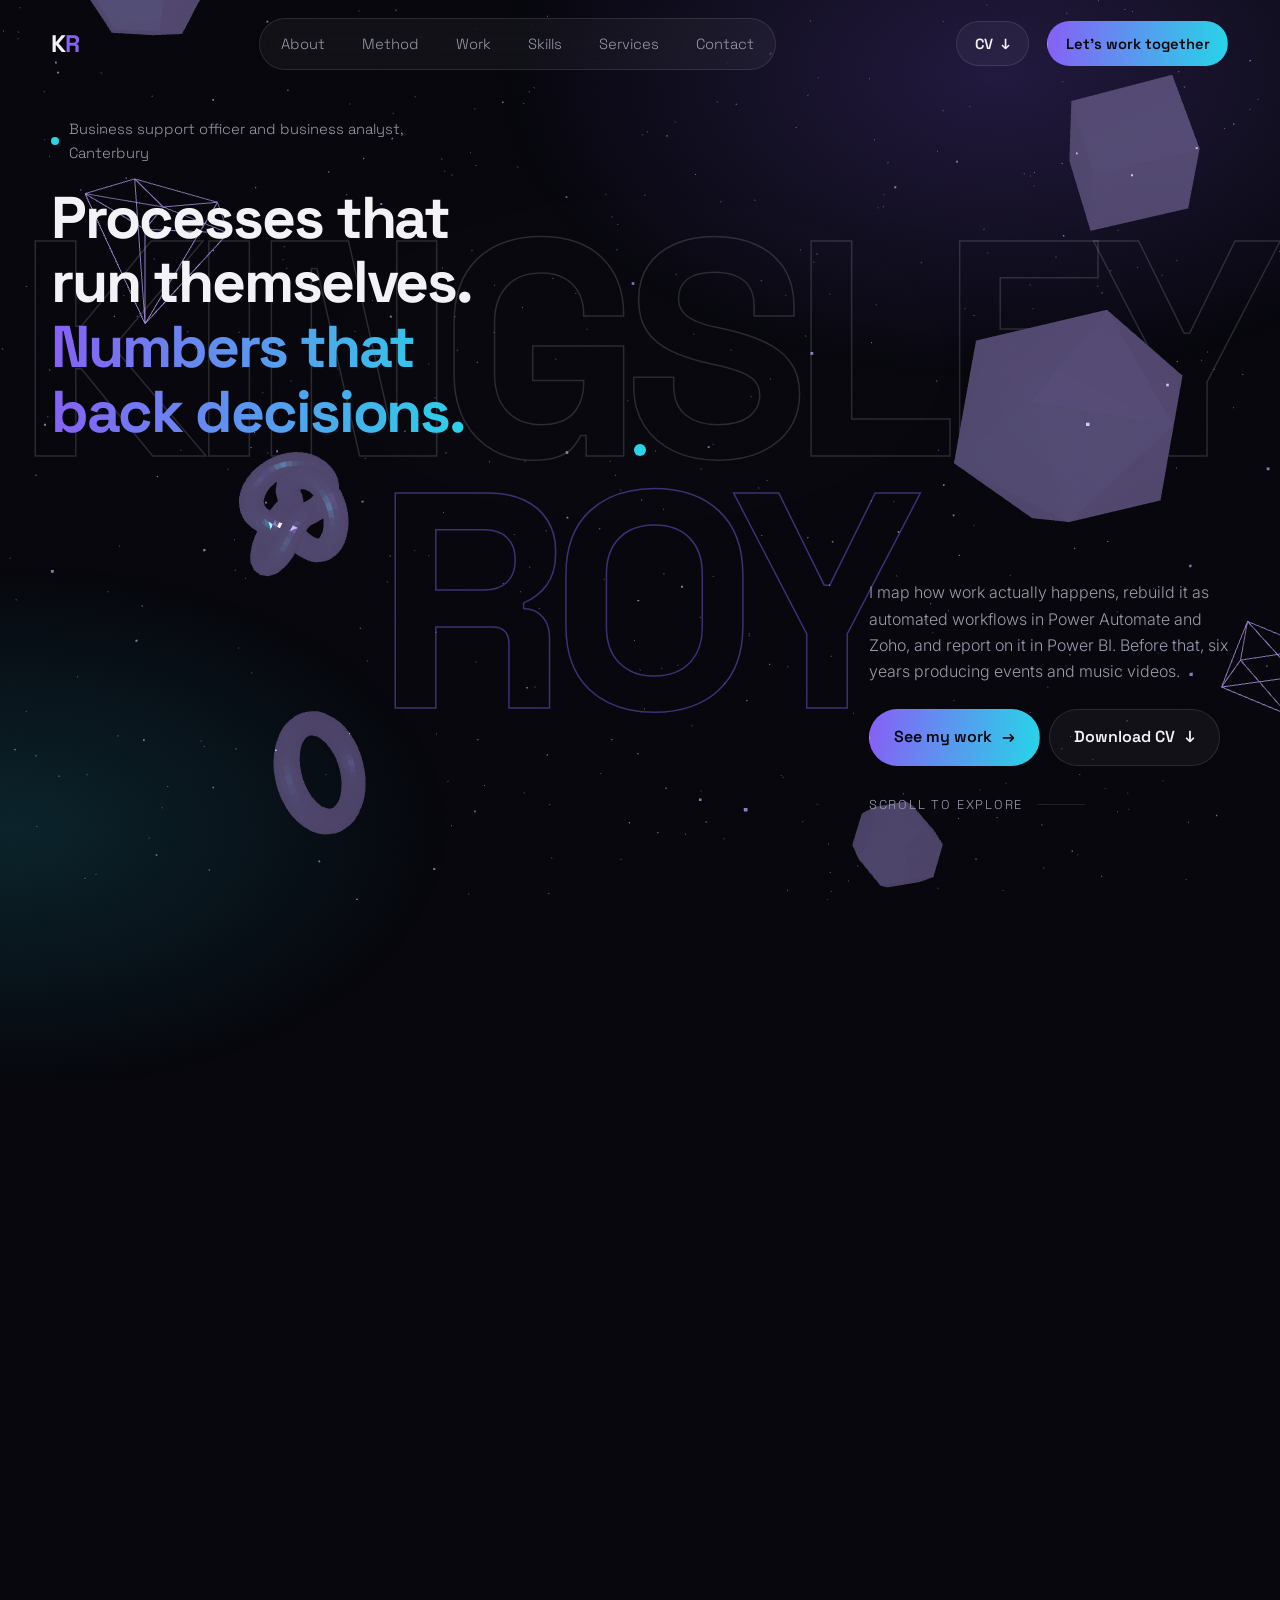
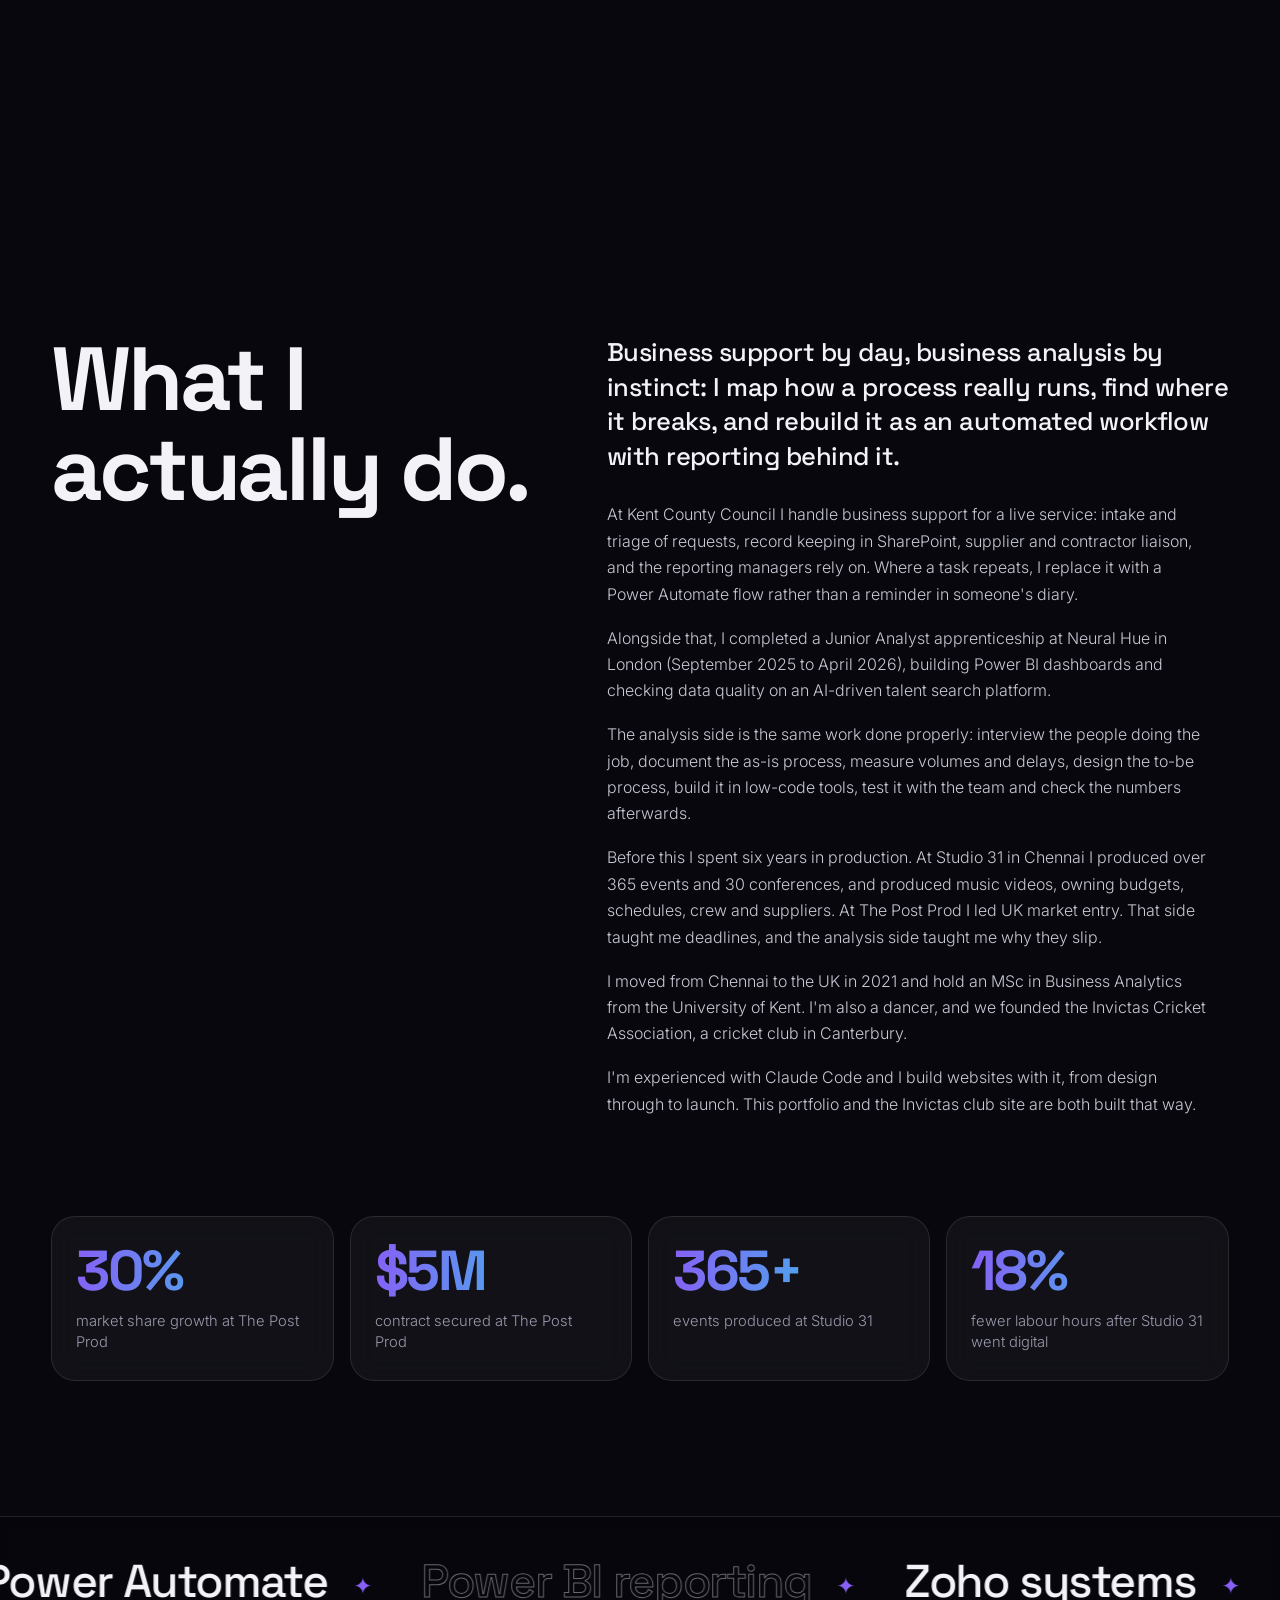
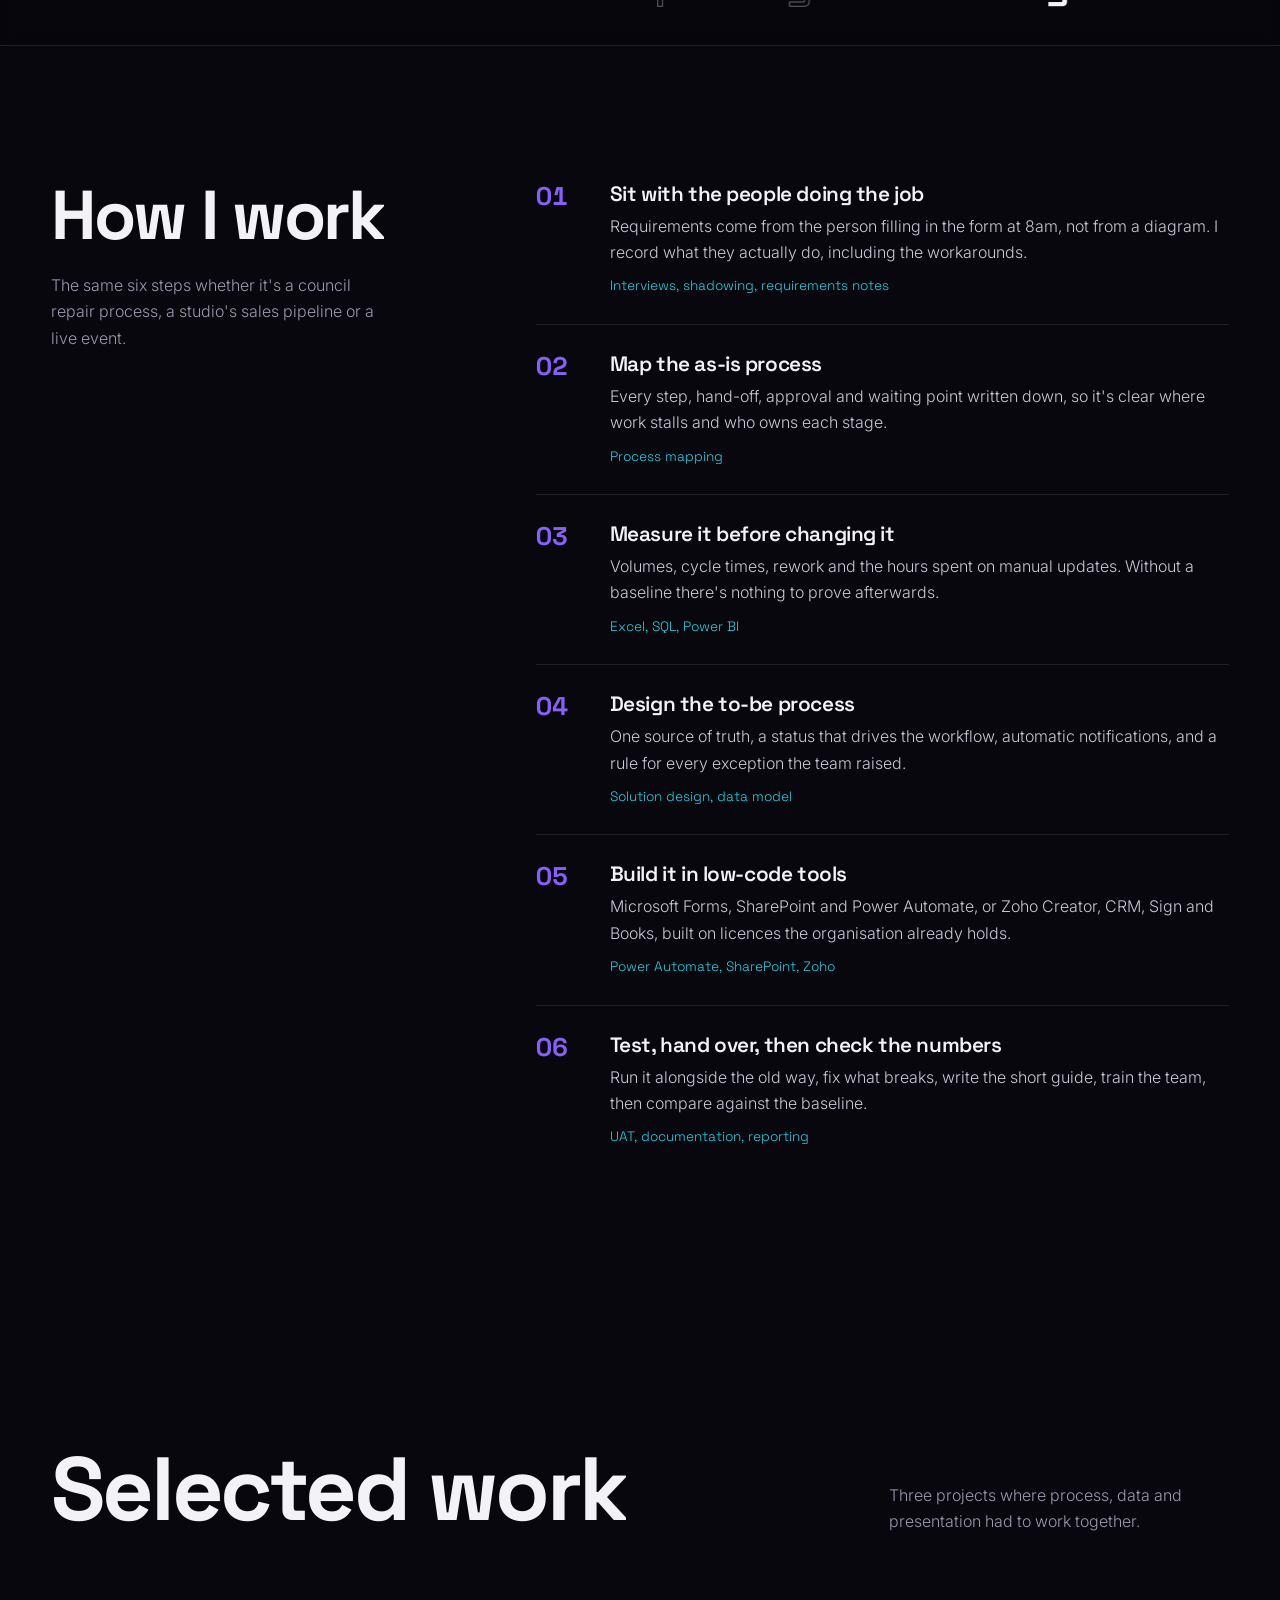
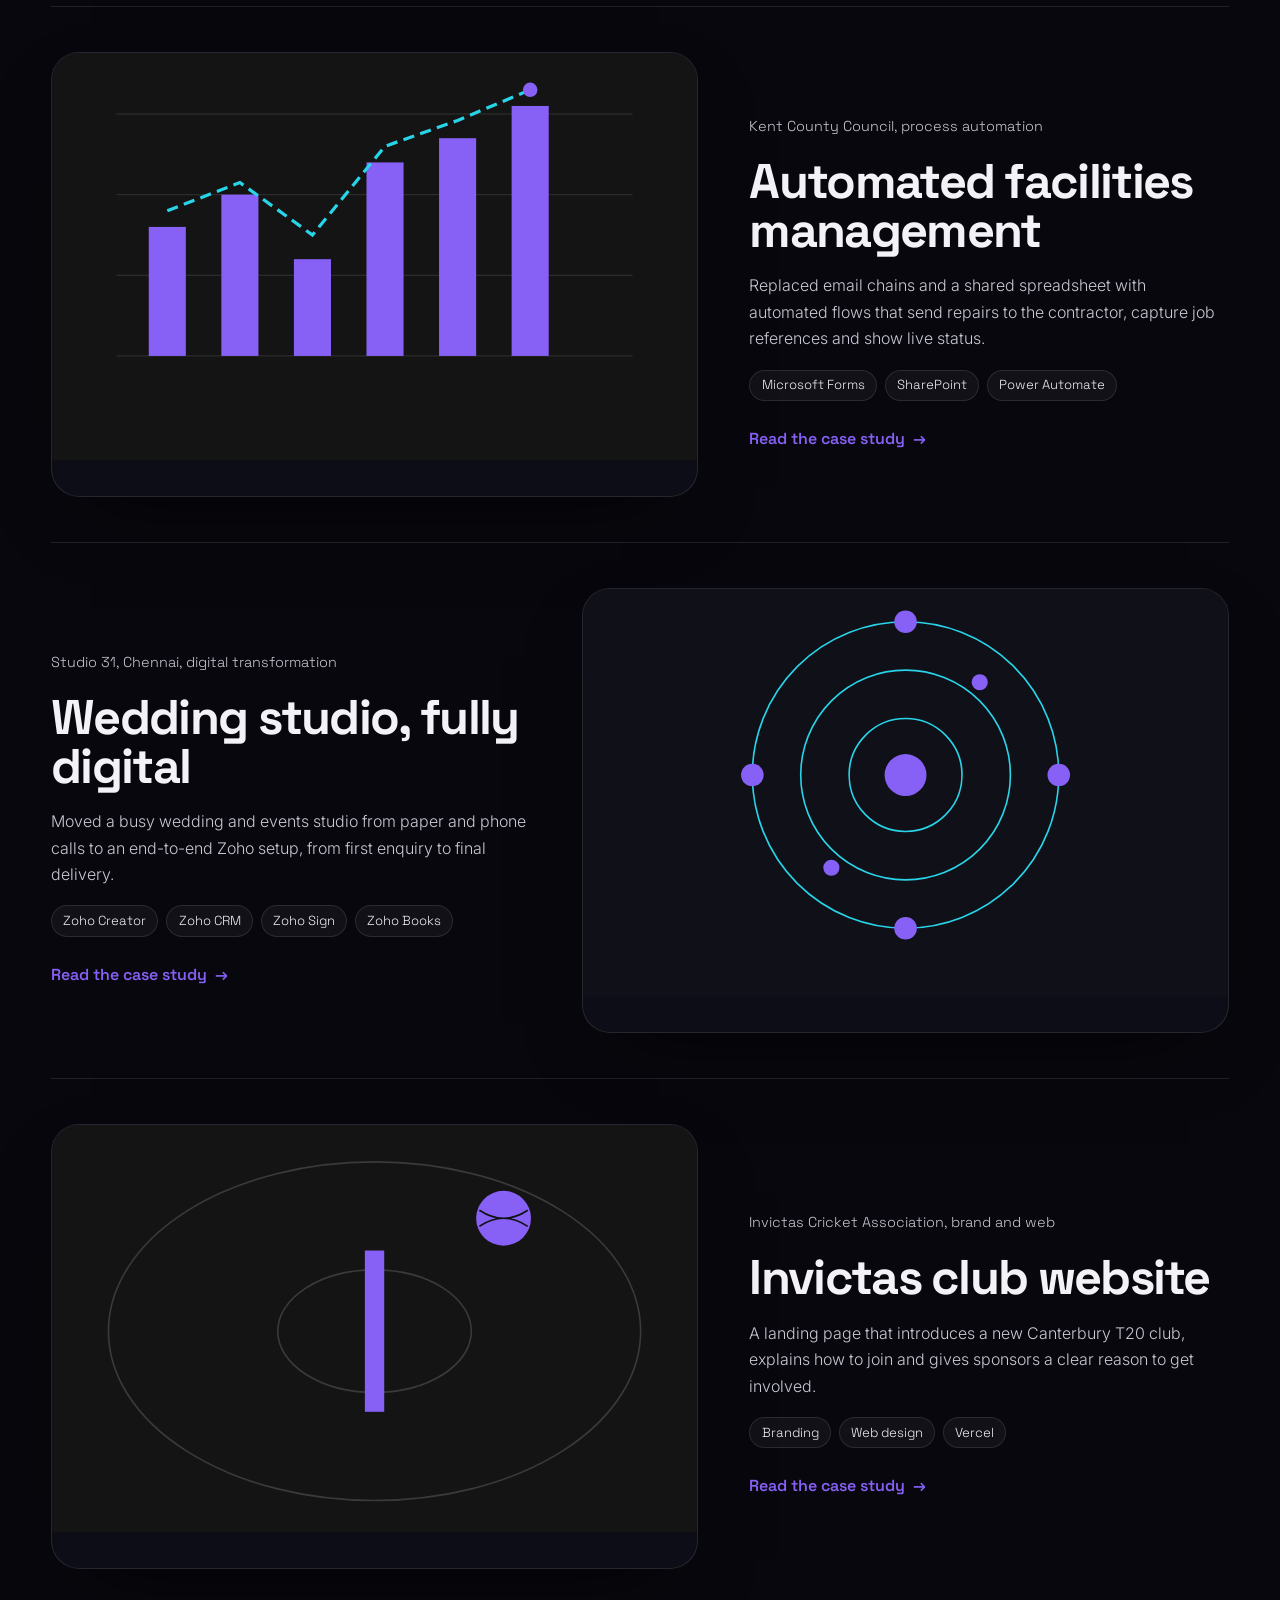
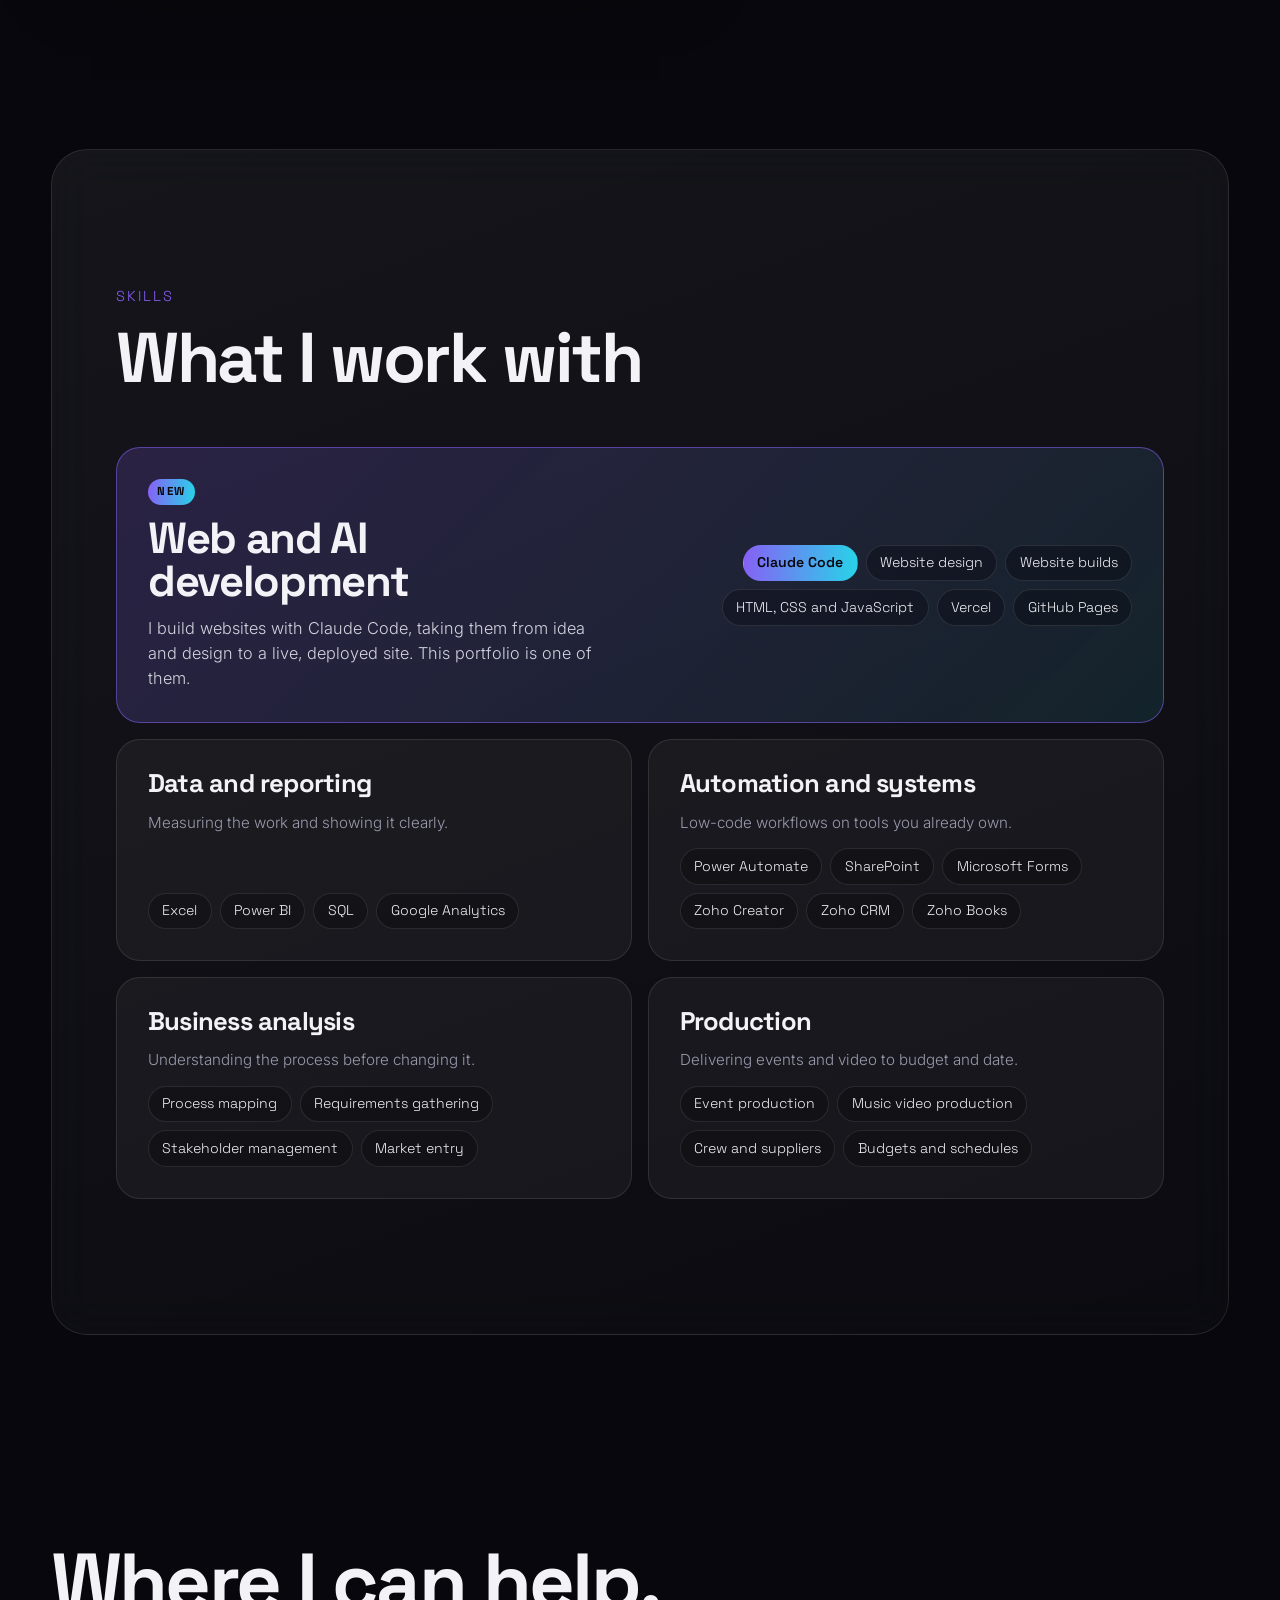
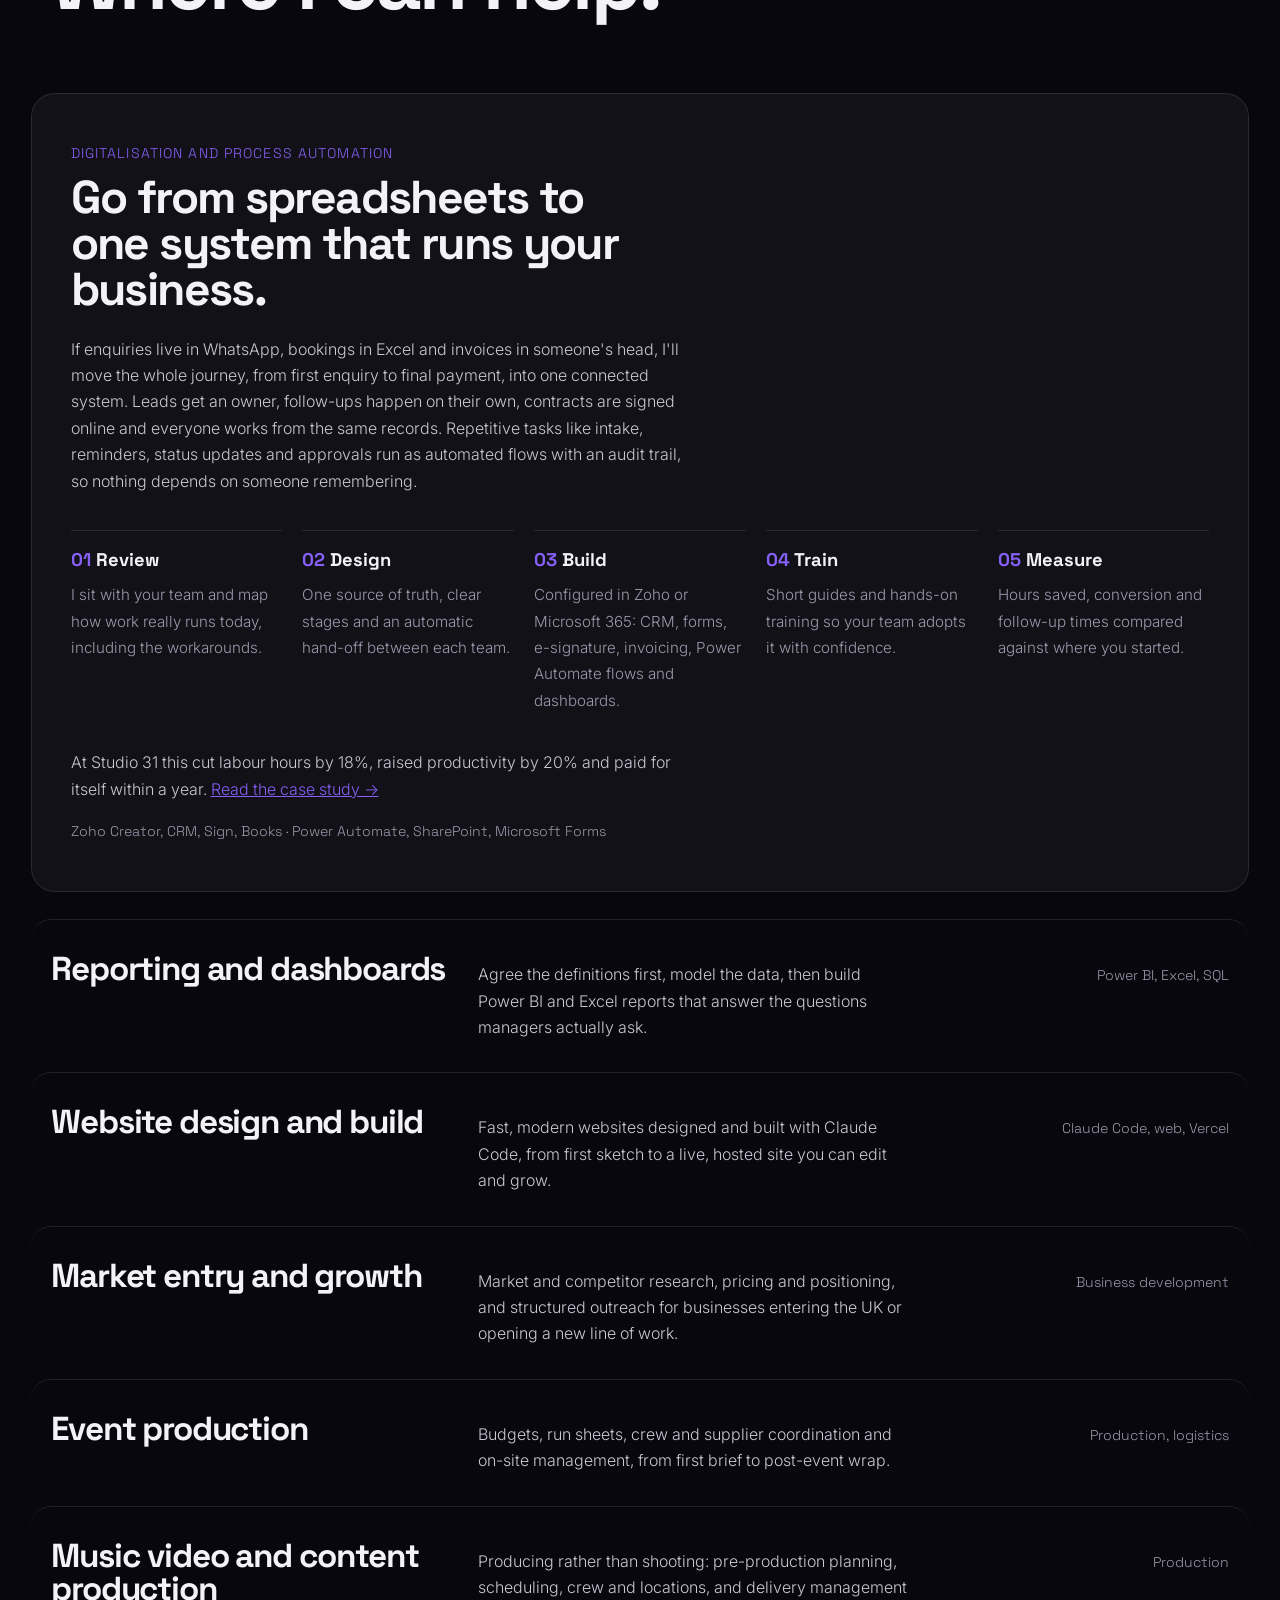
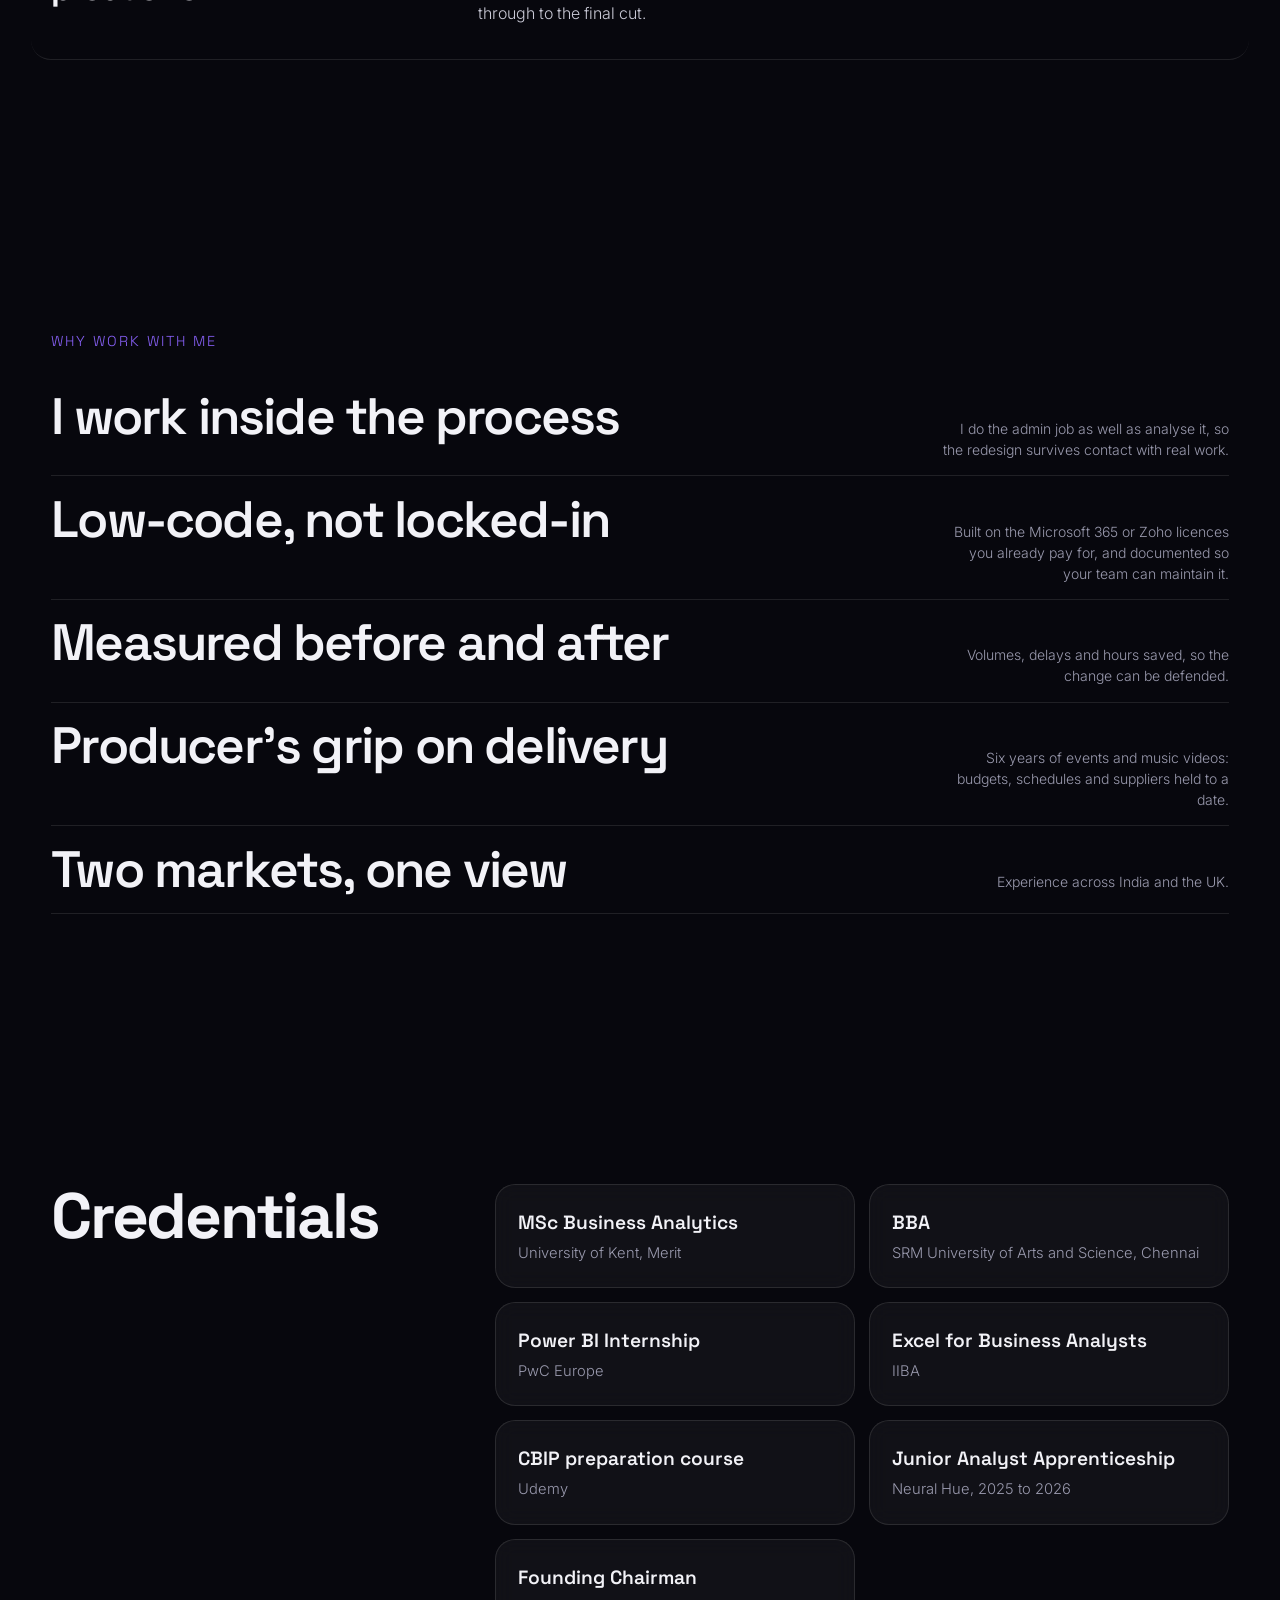
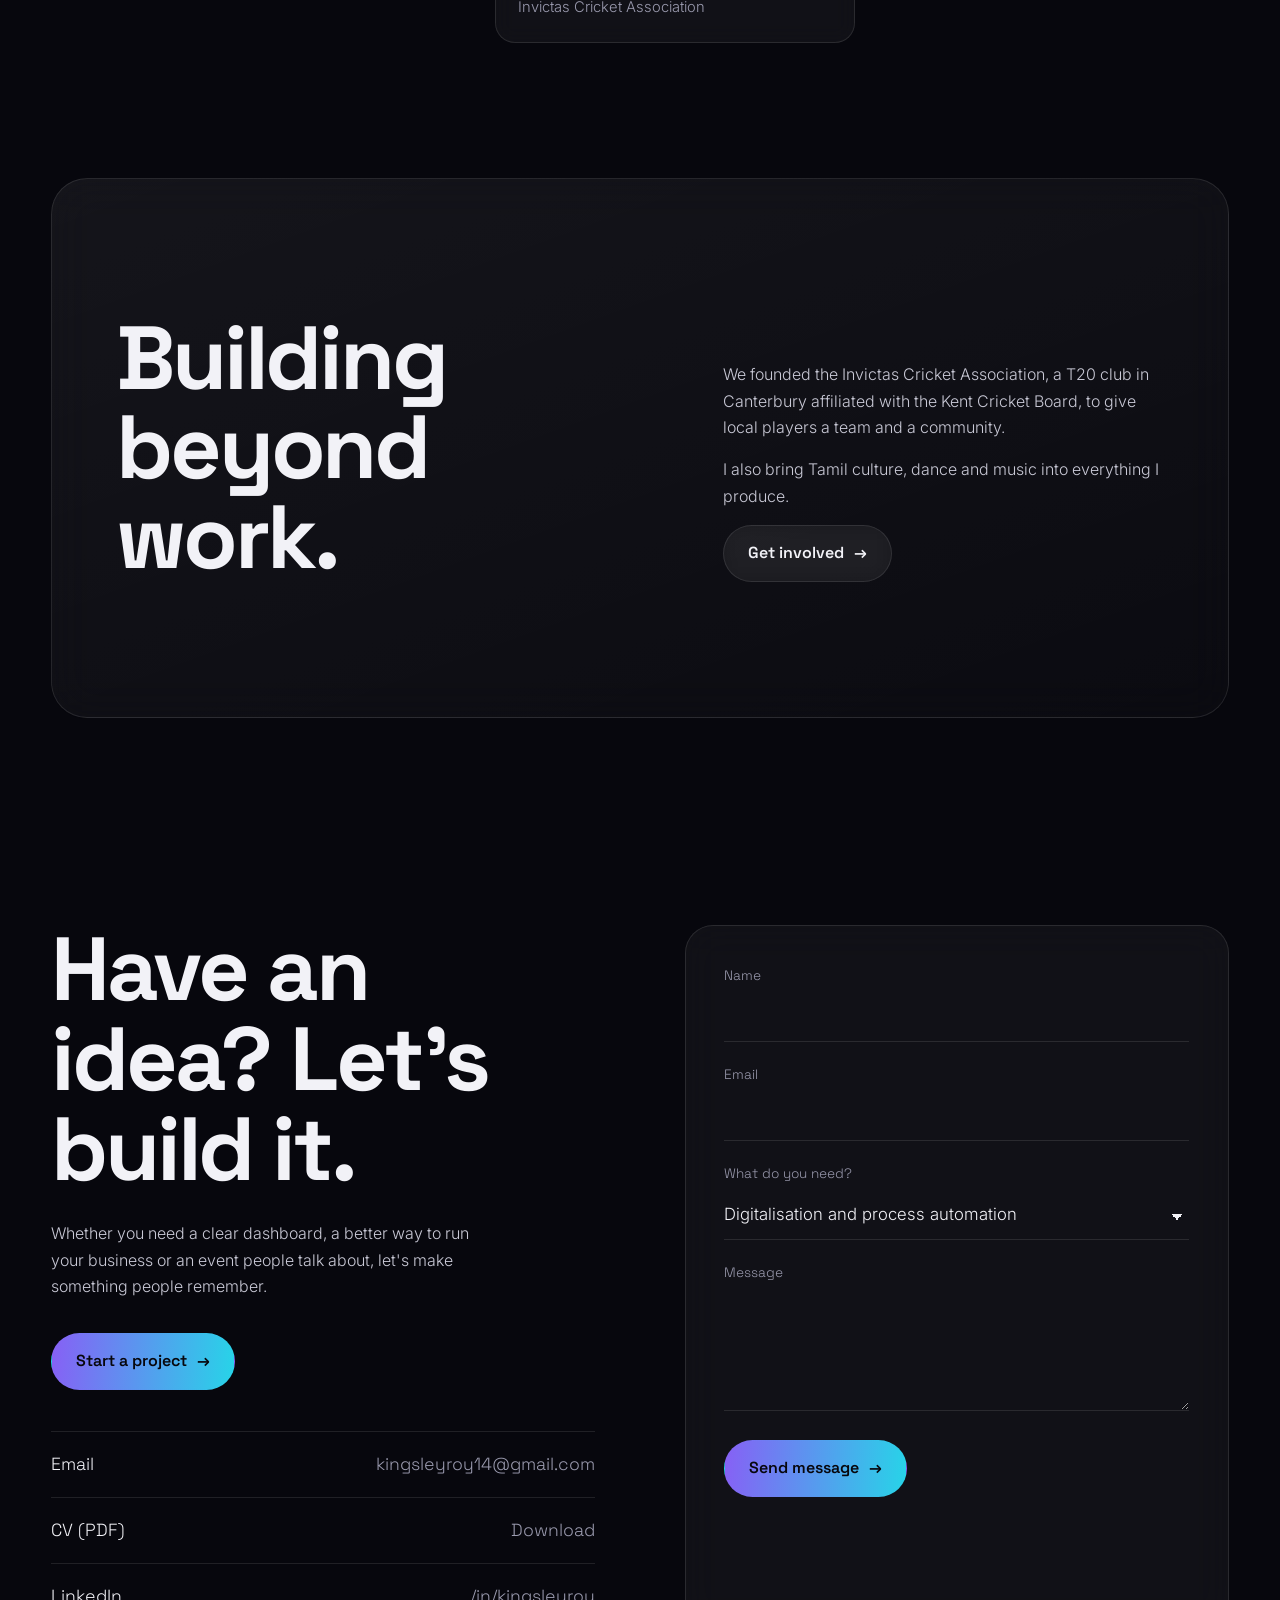
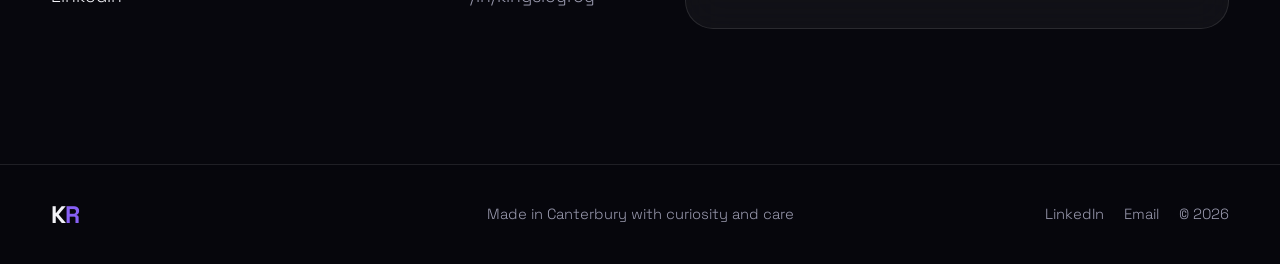
==== index.html @ d052d576 "Merge process automation into the digitalisation service Co-Authored-By: Claude Opus 5.5 (1M context" ====
<!DOCTYPE html>
<html lang="en-GB">
<head>
<meta charset="utf-8">
<meta name="viewport" content="width=device-width, initial-scale=1, viewport-fit=cover">
<title>Kingsley Roy — Business Analyst &amp; Creative Producer</title>
<meta name="description" content="Kingsley Roy is a business support officer and business analyst in Canterbury. He maps processes, automates them with Power Automate and Zoho, and reports on them in Power BI. Previously an event and music video producer.">
<meta property="og:title" content="Kingsley Roy — Business Analyst &amp; Creative Producer">
<meta property="og:description" content="Process mapping, low-code automation and reporting. Previously an event and music video producer.">
<meta property="og:type" content="website">
<meta name="theme-color" content="#07070d">
<link rel="icon" href="data:image/svg+xml,<svg xmlns='http://www.w3.org/2000/svg' viewBox='0 0 64 64'><rect width='64' height='64' rx='14' fill='%2307070d'/><text x='50%' y='58%' font-family='Arial' font-weight='700' font-size='28' fill='%238b5cf6' text-anchor='middle' dominant-baseline='middle'>KR</text></svg>">
<link rel="preconnect" href="https://fonts.googleapis.com">
<link rel="preconnect" href="https://fonts.gstatic.com" crossorigin>
<link href="https://fonts.googleapis.com/css2?family=Inter:wght@300..600&family=Space+Grotesk:wght@400..700&display=swap" rel="stylesheet">
<link rel="stylesheet" href="css/style.css">
</head>
<body class="is-loading">
<a class="skip" href="#main">Skip to content</a>

<!-- ============ LOADER ============ -->
<div class="loader" id="loader" role="status" aria-live="polite">
  <div class="loader__inner">
    <div class="loader__mark">K<b>R</b></div>
    <p class="loader__text">Loading experience <span id="loadPct">0</span>%</p>
    <div class="loader__bar"><span id="loadBar"></span></div>
  </div>
</div>

<!-- ============ PAGE TRANSITION CURTAIN ============ -->
<div class="curtain" id="curtain" aria-hidden="true">
  <i></i><i></i><i></i><i></i><i></i>
  <span class="curtain__label" id="curtainLabel"></span>
</div>

<!-- ============ 3D LAYERS ============ -->
<canvas id="gl" aria-hidden="true"></canvas>
<div class="veil" id="veil" aria-hidden="true"></div>
<div class="scrollbar" aria-hidden="true"><span id="scrollBar"></span></div>
<div class="cursor" id="cursor" aria-hidden="true"><span id="cursorText">View</span></div>

<!-- ============ NAVBAR ============ -->
<header class="nav" id="nav">
  <a href="#top" class="logo" aria-label="Kingsley Roy, back to top">K<b>R</b></a>
  <nav aria-label="Main">
    <ul class="nav__links">
      <li><a href="#about">About</a></li>
      <li><a href="#method">Method</a></li>
      <li><a href="#work">Work</a></li>
      <li><a href="#skills">Skills</a></li>
      <li><a href="#services">Services</a></li>
      <li><a href="#contact">Contact</a></li>
    </ul>
  </nav>
  <div class="nav__right">
    <a href="Kingsley-Roy-CV.pdf" class="btn magnetic" download>CV <span class="arr">↓</span></a>
    <a href="#contact" class="btn btn--solid magnetic">Let's work together</a>
    <button class="menu-btn" id="menuBtn" aria-expanded="false" aria-controls="mobileMenu">Menu</button>
  </div>
</header>

<div class="mobile-menu" id="mobileMenu" aria-hidden="true">
  <a href="#about">About</a>
  <a href="#method">Method</a>
  <a href="#work">Work</a>
  <a href="#skills">Skills</a>
  <a href="#services">Services</a>
  <a href="#contact">Contact</a>
  <a href="Kingsley-Roy-CV.pdf" download>Download CV</a>
  <p>kingsleyroy14@gmail.com</p>
</div>

<main id="main">

<!-- ============ HERO ============ -->
<section class="hero" id="top" aria-label="Introduction" data-hue="0">
  <div class="hero-stage">
    <div class="hero-bgtext" aria-hidden="true"><span>KINGSLEY</span><span>ROY</span></div>
    <img class="portrait-fallback" id="portraitFallback" src="images/portrait.webp" alt="Kingsley Roy" width="1267" height="1400" hidden>
  </div>
  <div class="hero-stage hero-front">
    <div class="hero-copy">
      <div class="hero-left">
        <p class="hero-role"><i class="dot"></i>Business support officer and business analyst, Canterbury</p>
        <h1 class="hero-title">
          <span class="line"><span>Processes that</span></span>
          <span class="line"><span>run themselves.</span></span>
          <span class="line"><span class="grad">Numbers that</span></span>
          <span class="line"><span class="grad">back decisions.</span></span>
        </h1>
      </div>
      <div class="hero-mid" aria-hidden="true"></div>
      <div class="hero-right">
        <p class="hero-sub">I map how work actually happens, rebuild it as automated workflows in Power Automate and Zoho, and report on it in Power BI. Before that, six years producing events and music videos.</p>
        <div class="hero-cta">
          <a href="#work" class="btn btn--solid magnetic">See my work <span class="arr">→</span></a>
          <a href="Kingsley-Roy-CV.pdf" class="btn magnetic" download>Download CV <span class="arr">↓</span></a>
        </div>
        <div class="scroll-cue" id="scrollCue" aria-hidden="true"><span>Scroll to explore</span><i></i></div>
      </div>
    </div>
  </div>
</section>

<!-- ============ ABOUT ============ -->
<section class="section wrap about" id="about" data-hue="1">
  <div class="about__grid">
    <h2>What I actually do.</h2>
    <div class="about__text">
      <p class="lead">Business support by day, business analysis by instinct: I map how a process really runs, find where it breaks, and rebuild it as an automated workflow with reporting behind it.</p>
      <p>At Kent County Council I handle business support for a live service: intake and triage of requests, record keeping in SharePoint, supplier and contractor liaison, and the reporting managers rely on. Where a task repeats, I replace it with a Power Automate flow rather than a reminder in someone's diary.</p>
      <p>Alongside that, I completed a Junior Analyst apprenticeship at Neural Hue in London (September 2025 to April 2026), building Power BI dashboards and checking data quality on an AI-driven talent search platform.</p>
      <p>The analysis side is the same work done properly: interview the people doing the job, document the as-is process, measure volumes and delays, design the to-be process, build it in low-code tools, test it with the team and check the numbers afterwards.</p>
      <p>Before this I spent six years in production. At Studio 31 in Chennai I produced over 365 events and 30 conferences, and produced music videos, owning budgets, schedules, crew and suppliers. At The Post Prod I led UK market entry. That side taught me deadlines, and the analysis side taught me why they slip.</p>
      <p>I moved from Chennai to the UK in 2021 and hold an MSc in Business Analytics from the University of Kent. I'm also a dancer, and we founded the Invictas Cricket Association, a cricket club in Canterbury.</p>
      <p>I'm experienced with Claude Code and I build websites with it, from design through to launch. This portfolio and the Invictas club site are both built that way.</p>
    </div>
  </div>
  <!-- Edit these numbers any time -->
  <div class="stats">
    <div class="stat"><b>30%</b><span>market share growth at The Post Prod</span></div>
    <div class="stat"><b>$5M</b><span>contract secured at The Post Prod</span></div>
    <div class="stat"><b>365+</b><span>events produced at Studio 31</span></div>
    <div class="stat"><b>18%</b><span>fewer labour hours after Studio 31 went digital</span></div>
  </div>
</section>

<!-- ============ MARQUEE ============ -->
<div class="marquee" aria-hidden="true">
  <div class="marquee__track">
    <span>Process mapping</span><span>Power Automate</span><span>Power BI reporting</span><span>Zoho systems</span><span>Event production</span><span>Music video production</span>
    <span>Process mapping</span><span>Power Automate</span><span>Power BI reporting</span><span>Zoho systems</span><span>Event production</span><span>Music video production</span>
  </div>
</div>

<!-- ============ HOW I WORK ============ -->
<section class="section wrap method" id="method" data-hue="2" aria-labelledby="methodTitle">
  <div>
    <h2 id="methodTitle">How I work</h2>
    <p class="method__intro">The same six steps whether it's a council repair process, a studio's sales pipeline or a live event.</p>
  </div>
  <ol class="steps">
    <li>
      <h4>Sit with the people doing the job</h4>
      <p>Requirements come from the person filling in the form at 8am, not from a diagram. I record what they actually do, including the workarounds.</p>
      <p class="apps">Interviews, shadowing, requirements notes</p>
    </li>
    <li>
      <h4>Map the as-is process</h4>
      <p>Every step, hand-off, approval and waiting point written down, so it's clear where work stalls and who owns each stage.</p>
      <p class="apps">Process mapping</p>
    </li>
    <li>
      <h4>Measure it before changing it</h4>
      <p>Volumes, cycle times, rework and the hours spent on manual updates. Without a baseline there's nothing to prove afterwards.</p>
      <p class="apps">Excel, SQL, Power BI</p>
    </li>
    <li>
      <h4>Design the to-be process</h4>
      <p>One source of truth, a status that drives the workflow, automatic notifications, and a rule for every exception the team raised.</p>
      <p class="apps">Solution design, data model</p>
    </li>
    <li>
      <h4>Build it in low-code tools</h4>
      <p>Microsoft Forms, SharePoint and Power Automate, or Zoho Creator, CRM, Sign and Books, built on licences the organisation already holds.</p>
      <p class="apps">Power Automate, SharePoint, Zoho</p>
    </li>
    <li>
      <h4>Test, hand over, then check the numbers</h4>
      <p>Run it alongside the old way, fix what breaks, write the short guide, train the team, then compare against the baseline.</p>
      <p class="apps">UAT, documentation, reporting</p>
    </li>
  </ol>
</section>

<!-- ============ SELECTED WORK ============ -->
<section class="section wrap work" id="work" data-hue="3">
  <div class="work__head">
    <h2>Selected work</h2>
    <p>Three projects where process, data and presentation had to work together.</p>
  </div>

  <!-- Project 1 -->
  <a class="project tilt-card" href="#case-kcc" data-case="case-kcc" data-cursor="Read">
    <div class="project__visual reveal-img" aria-hidden="true">
      <svg viewBox="0 0 800 550" preserveAspectRatio="xMidYMid slice">
        <rect width="800" height="550" fill="#141414"/>
        <g stroke="#3A3A3A" stroke-width="1">
          <line x1="80" y1="120" x2="720" y2="120"/><line x1="80" y1="220" x2="720" y2="220"/>
          <line x1="80" y1="320" x2="720" y2="320"/><line x1="80" y1="420" x2="720" y2="420"/>
        </g>
        <g fill="#F4F4F2">
          <rect x="120" y="260" width="46" height="160"/><rect x="210" y="220" width="46" height="200"/>
          <rect x="300" y="300" width="46" height="120"/><rect x="390" y="180" width="46" height="240"/>
          <rect x="480" y="150" width="46" height="270"/><rect x="570" y="110" width="46" height="310"/>
        </g>
        <polyline points="143,240 233,205 323,270 413,160 503,128 593,90" fill="none" stroke="#F4F4F2" stroke-width="4" stroke-dasharray="14 8"/>
        <circle cx="593" cy="90" r="9" fill="#F4F4F2"/>
      </svg>
    </div>
    <div>
      <p class="project__meta">Kent County Council, process automation</p>
      <h3>Automated facilities management</h3>
      <p>Replaced email chains and a shared spreadsheet with automated flows that send repairs to the contractor, capture job references and show live status.</p>
      <ul class="project__tools"><li>Microsoft Forms</li><li>SharePoint</li><li>Power Automate</li></ul>
      <span class="project__link">Read the case study <span class="arr">→</span></span>
    </div>
  </a>

  <!-- Project 2 -->
  <a class="project tilt-card" href="#case-studio31" data-case="case-studio31" data-cursor="Read">
    <div class="project__visual reveal-img" aria-hidden="true">
      <svg viewBox="0 0 800 550" preserveAspectRatio="xMidYMid slice">
        <rect width="800" height="550" fill="#101019"/>
        <g fill="none" stroke="#F4F4F2" stroke-width="2">
          <circle cx="400" cy="275" r="190"/><circle cx="400" cy="275" r="130"/><circle cx="400" cy="275" r="70"/>
        </g>
        <g fill="#F4F4F2">
          <circle cx="400" cy="85" r="14"/><circle cx="590" cy="275" r="14"/><circle cx="400" cy="465" r="14"/><circle cx="210" cy="275" r="14"/>
          <circle cx="492" cy="160" r="10"/><circle cx="308" cy="390" r="10"/>
          <circle cx="400" cy="275" r="26"/>
        </g>
      </svg>
    </div>
    <div>
      <p class="project__meta">Studio 31, Chennai, digital transformation</p>
      <h3>Wedding studio, fully digital</h3>
      <p>Moved a busy wedding and events studio from paper and phone calls to an end-to-end Zoho setup, from first enquiry to final delivery.</p>
      <ul class="project__tools"><li>Zoho Creator</li><li>Zoho CRM</li><li>Zoho Sign</li><li>Zoho Books</li></ul>
      <span class="project__link">Read the case study <span class="arr">→</span></span>
    </div>
  </a>

  <!-- Project 3 -->
  <a class="project tilt-card" href="#case-ica" data-case="case-ica" data-cursor="Read">
    <div class="project__visual reveal-img" aria-hidden="true">
      <svg viewBox="0 0 800 550" preserveAspectRatio="xMidYMid slice">
        <rect width="800" height="550" fill="#141414"/>
        <ellipse cx="400" cy="300" rx="330" ry="210" fill="none" stroke="#3A3A3A" stroke-width="2"/>
        <ellipse cx="400" cy="300" rx="120" ry="76" fill="none" stroke="#3A3A3A" stroke-width="2"/>
        <rect x="388" y="200" width="24" height="200" fill="#F4F4F2"/>
        <circle cx="560" cy="160" r="34" fill="#F4F4F2"/>
        <path d="M530 150 Q560 170 590 150 M530 170 Q560 150 590 170" stroke="#111111" stroke-width="2" fill="none"/>
      </svg>
    </div>
    <div>
      <p class="project__meta">Invictas Cricket Association, brand and web</p>
      <h3>Invictas club website</h3>
      <p>A landing page that introduces a new Canterbury T20 club, explains how to join and gives sponsors a clear reason to get involved.</p>
      <ul class="project__tools"><li>Branding</li><li>Web design</li><li>Vercel</li></ul>
      <span class="project__link">Read the case study <span class="arr">→</span></span>
    </div>
  </a>
</section>

<!-- ============ SKILLS ============ -->
<section class="section wrap skills panel" id="skills" data-hue="1">
  <p class="kicker">Skills</p>
  <h2>What I work with</h2>
  <div class="skills__grid">
    <article class="skill skill--feature">
      <div class="skill__head">
        <span class="skill__tag">New</span>
        <h3>Web and AI development</h3>
        <p>I build websites with Claude Code, taking them from idea and design to a live, deployed site. This portfolio is one of them.</p>
      </div>
      <ul class="chips"><li class="hot">Claude Code</li><li>Website design</li><li>Website builds</li><li>HTML, CSS and JavaScript</li><li>Vercel</li><li>GitHub Pages</li></ul>
    </article>
    <article class="skill">
      <h3>Data and reporting</h3>
      <p>Measuring the work and showing it clearly.</p>
      <ul class="chips"><li>Excel</li><li>Power BI</li><li>SQL</li><li>Google Analytics</li></ul>
    </article>
    <article class="skill">
      <h3>Automation and systems</h3>
      <p>Low-code workflows on tools you already own.</p>
      <ul class="chips"><li>Power Automate</li><li>SharePoint</li><li>Microsoft Forms</li><li>Zoho Creator</li><li>Zoho CRM</li><li>Zoho Books</li></ul>
    </article>
    <article class="skill">
      <h3>Business analysis</h3>
      <p>Understanding the process before changing it.</p>
      <ul class="chips"><li>Process mapping</li><li>Requirements gathering</li><li>Stakeholder management</li><li>Market entry</li></ul>
    </article>
    <article class="skill">
      <h3>Production</h3>
      <p>Delivering events and video to budget and date.</p>
      <ul class="chips"><li>Event production</li><li>Music video production</li><li>Crew and suppliers</li><li>Budgets and schedules</li></ul>
    </article>
  </div>
</section>

<!-- ============ SERVICES ============ -->
<section class="section wrap services" id="services" data-hue="2">
  <h2>Where I can help.</h2>
  <div class="service service--feature">
    <p class="service__tag">Digitalisation and process automation</p>
    <h3>Go from spreadsheets to one system that runs your business.</h3>
    <p>If enquiries live in WhatsApp, bookings in Excel and invoices in someone's head, I'll move the whole journey, from first enquiry to final payment, into one connected system. Leads get an owner, follow-ups happen on their own, contracts are signed online and everyone works from the same records. Repetitive tasks like intake, reminders, status updates and approvals run as automated flows with an audit trail, so nothing depends on someone remembering.</p>
    <ol class="service__steps">
      <li><b>Review</b><span>I sit with your team and map how work really runs today, including the workarounds.</span></li>
      <li><b>Design</b><span>One source of truth, clear stages and an automatic hand-off between each team.</span></li>
      <li><b>Build</b><span>Configured in Zoho or Microsoft 365: CRM, forms, e-signature, invoicing, Power Automate flows and dashboards.</span></li>
      <li><b>Train</b><span>Short guides and hands-on training so your team adopts it with confidence.</span></li>
      <li><b>Measure</b><span>Hours saved, conversion and follow-up times compared against where you started.</span></li>
    </ol>
    <p class="service__proof">At Studio 31 this cut labour hours by 18%, raised productivity by 20% and paid for itself within a year. <a href="#case-studio31" data-case="case-studio31">Read the case study →</a></p>
    <small>Zoho Creator, CRM, Sign, Books · Power Automate, SharePoint, Microsoft Forms</small>
  </div>
  <div class="service"><h3>Reporting and dashboards</h3><p>Agree the definitions first, model the data, then build Power BI and Excel reports that answer the questions managers actually ask.</p><small>Power BI, Excel, SQL</small></div>
  <div class="service"><h3>Website design and build</h3><p>Fast, modern websites designed and built with Claude Code, from first sketch to a live, hosted site you can edit and grow.</p><small>Claude Code, web, Vercel</small></div>
  <div class="service"><h3>Market entry and growth</h3><p>Market and competitor research, pricing and positioning, and structured outreach for businesses entering the UK or opening a new line of work.</p><small>Business development</small></div>
  <div class="service"><h3>Event production</h3><p>Budgets, run sheets, crew and supplier coordination and on-site management, from first brief to post-event wrap.</p><small>Production, logistics</small></div>
  <div class="service"><h3>Music video and content production</h3><p>Producing rather than shooting: pre-production planning, scheduling, crew and locations, and delivery management through to the final cut.</p><small>Production</small></div>
</section>

<!-- ============ WHY WORK WITH ME ============ -->
<section class="section wrap why" aria-labelledby="whyTitle">
  <p class="kicker" id="whyTitle">Why work with me</p>
  <ul class="why__list">
    <li>I work inside the process <em>I do the admin job as well as analyse it, so the redesign survives contact with real work.</em></li>
    <li>Low-code, not locked-in <em>Built on the Microsoft 365 or Zoho licences you already pay for, and documented so your team can maintain it.</em></li>
    <li>Measured before and after <em>Volumes, delays and hours saved, so the change can be defended.</em></li>
    <li>Producer's grip on delivery <em>Six years of events and music videos: budgets, schedules and suppliers held to a date.</em></li>
    <li>Two markets, one view <em>Experience across India and the UK.</em></li>
  </ul>
</section>

<!-- ============ ACHIEVEMENTS ============ -->
<section class="section wrap ach" aria-labelledby="achTitle">
  <div class="ach__grid">
    <h2 id="achTitle">Credentials</h2>
    <ul class="ach__list">
      <li><b>MSc Business Analytics</b><span>University of Kent, Merit</span></li>
      <li><b>BBA</b><span>SRM University of Arts and Science, Chennai</span></li>
      <li><b>Power BI Internship</b><span>PwC Europe</span></li>
      <li><b>Excel for Business Analysts</b><span>IIBA</span></li>
      <li><b>CBIP preparation course</b><span>Udemy</span></li>
      <li><b>Junior Analyst Apprenticeship</b><span>Neural Hue, 2025 to 2026</span></li>
      <li><b>Founding Chairman</b><span>Invictas Cricket Association</span></li>
    </ul>
  </div>
</section>

<!-- ============ COMMUNITY ============ -->
<section class="section wrap community panel" aria-labelledby="commTitle">
  <div class="community__grid">
    <h2 id="commTitle">Building beyond work.</h2>
    <div>
      <p>We founded the Invictas Cricket Association, a T20 club in Canterbury affiliated with the Kent Cricket Board, to give local players a team and a community.</p>
      <p>I also bring Tamil culture, dance and music into everything I produce.</p>
      <a class="btn" href="#contact">Get involved <span class="arr">→</span></a>
    </div>
  </div>
</section>

<!-- TESTIMONIALS: add real quotes here when you have them. Left out on purpose so nothing is invented. -->

<!-- ============ CONTACT ============ -->
<section class="section wrap contact" id="contact" data-hue="0">
  <div class="contact__grid">
    <div>
      <h2>Have an idea? Let's build it.</h2>
      <p class="contact__lead">Whether you need a clear dashboard, a better way to run your business or an event people talk about, let's make something people remember.</p>
      <a class="btn btn--solid" href="mailto:kingsleyroy14@gmail.com">Start a project <span class="arr">→</span></a>
      <ul class="contact__links">
        <li><a href="mailto:kingsleyroy14@gmail.com"><span>Email</span><span>kingsleyroy14@gmail.com</span></a></li>
        <li><a href="Kingsley-Roy-CV.pdf" download><span>CV (PDF)</span><span>Download</span></a></li>
        <li><a href="https://www.linkedin.com/in/kingsleyroy" target="_blank" rel="noopener"><span>LinkedIn</span><span>/in/kingsleyroy</span></a></li>
      </ul>
    </div>
    <form class="form" id="contactForm" novalidate>
      <input type="text" name="_gotcha" tabindex="-1" autocomplete="off" aria-hidden="true" style="position:absolute;left:-9999px;opacity:0">
      <div class="field"><label for="fName">Name</label><input id="fName" name="name" autocomplete="name" required></div>
      <div class="field"><label for="fEmail">Email</label><input id="fEmail" name="email" type="email" autocomplete="email" required></div>
      <div class="field"><label for="fType">What do you need?</label>
        <select id="fType" name="type">
          <option>Digitalisation and process automation</option>
          <option>Dashboards and reporting</option>
          <option>Market entry and growth</option>
          <option>Events and creative direction</option>
          <option>Films and brand content</option>
          <option>Something else</option>
        </select>
      </div>
      <div class="field"><label for="fMsg">Message</label><textarea id="fMsg" name="message" required></textarea></div>
      <div><button class="btn btn--solid" type="submit">Send message <span class="arr">→</span></button></div>
      <p class="form__note" id="formNote" aria-live="polite"></p>
    </form>
  </div>
</section>

</main>

<!-- =========================================================
     CASE STUDY 1 — KENT COUNTY COUNCIL
     ========================================================= -->
<article class="case" id="case-kcc" role="dialog" aria-modal="true" aria-labelledby="t-kcc" hidden data-lenis-prevent>
  <div class="case__bar"><button class="case__close" type="button">← Back to work</button><span>Case study</span></div>

  <header class="wrap case__hero">
    <p class="kicker">Kent County Council, Family Hub Programme</p>
    <h2 id="t-kcc">Automated facilities management</h2>
    <p class="case__intro">A no-code Microsoft 365 system that takes an office repair from the first report to the contractor's closure email, with no manual updates in between.</p>
    <dl class="case__facts">
      <div><dt>My role</dt><dd>Designed, built and rolled out the whole system</dd></div>
      <div><dt>Tools</dt><dd>Microsoft Forms, SharePoint, Power Automate, Outlook shared mailbox</dd></div>
      <div><dt>Users</dt><dd>Hub staff, business support, managers and the facilities contractor</dd></div>
    </dl>
  </header>

  <section class="wrap case__block">
    <h3>The problem</h3>
    <div>
      <p>Repairs were reported by email and tracked in a shared spreadsheet. Business support had to forward every request to the facilities contractor, wait for a reply, copy the job reference into the sheet and chase for updates.</p>
      <ul>
        <li>Manual entries were often missed, mistyped or out of date.</li>
        <li>Out-of-date records caused duplicate call-outs, so engineers sometimes visited twice for the same job.</li>
        <li>Nobody could see the live status of a job without asking business support.</li>
      </ul>
    </div>
  </section>

  <section class="wrap case__block">
    <h3>How the system fits together</h3>
    <div>
      <p>Microsoft Forms is the front door, a SharePoint list is the single source of truth, and three Power Automate flows move each job forward by reading and sending email from one central shared mailbox.</p>
    </div>
    <div class="flow" aria-label="System flow">
      <div class="flow__node"><b>Microsoft Forms</b><small>Staff report a repair</small></div>
      <div class="flow__node key"><b>SharePoint list</b><small>Office Repair Requests</small></div>
      <div class="flow__node"><b>Flow 1</b><small>Emails the contractor</small></div>
      <div class="flow__node"><b>Flow 2</b><small>Captures the call reference</small></div>
      <div class="flow__node"><b>Flow 3</b><small>Closes the job and tells staff</small></div>
      <div class="flow__node key"><b>Manager view</b><small>Live status by job</small></div>
    </div>
  </section>

  <section class="wrap case__block">
    <h3>How I built it</h3>
    <ol class="steps">
      <li>
        <h4>Designed the SharePoint list</h4>
        <p>Created an "Office Repair Requests" list with columns for title, repair type, location, description, urgency, requested by, status and call reference. Choice columns keep repair types and urgency consistent, and Status drives the whole workflow.</p>
        <p class="apps">SharePoint</p>
      </li>
      <li>
        <h4>Built a simple form for staff</h4>
        <p>Staff report issues through a Microsoft Form called "Skanska Reporting", so they never touch the list directly. A Power Automate flow triggers on each new response, reads the answers and creates a matching list item.</p>
        <p class="apps">Microsoft Forms, Power Automate</p>
      </li>
      <li>
        <h4>Flow 1: send the request to the contractor</h4>
        <p>Triggered when a new item is created. It sends a formatted email to the contractor's helpdesk from the team's central shared mailbox, so replies come back to one place, then sets Status to "Email sent".</p>
        <p>Multi-select choice fields came through as raw text like <code>["Plumbing"]</code>, so I cleaned them with an expression before adding them to the email:</p>
        <span class="code">replace(replace(string(triggerBody()?['RepairType/Value']),'["',''),'"]','')</span>
        <p class="apps">Power Automate, Outlook shared mailbox</p>
      </li>
      <li>
        <h4>Flow 2: capture the job reference</h4>
        <p>Watches the shared mailbox for new emails from the contractor. A condition checks whether the body contains "Call reference". If it does, the flow extracts the reference number into a variable, writes it to the matching list item and changes Status to "Job in progress".</p>
        <p>Variables are initialised at the top of the flow and set inside the condition's "Yes" branch, because Power Automate doesn't allow initialising a variable inside a condition.</p>
        <p class="apps">Power Automate, expressions, variables</p>
      </li>
      <li>
        <h4>Flow 3: close the job</h4>
        <p>Looks for the contractor's closure emails, which follow the pattern "Call reference: 000000 - CLOSED". It finds the list item with that reference, sets Status to "Completed" and emails the person who reported the repair.</p>
        <p class="apps">Power Automate, SharePoint</p>
      </li>
      <li>
        <h4>Gave managers a live view</h4>
        <p>Added a Manager Dashboard view on the list, grouped by Status, so anyone can see what's been sent, what's in progress and what's done without asking.</p>
        <p class="apps">SharePoint views</p>
      </li>
    </ol>
  </section>

  <section class="wrap case__block">
    <h3>Results</h3>
    <div class="results">
      <div><b>None</b><span>of the manual spreadsheet updates that caused errors</span></div>
      <div><b>No</b><span>more duplicate engineer visits from stale records</span></div>
      <div><b>Live</b><span>job status for staff and managers</span></div>
      <div><b>Less</b><span>chasing and admin for business support</span></div>
    </div>
  </section>

  <a class="case__next" href="#case-studio31" data-case="case-studio31"><small>Next case study</small><strong>Wedding studio, fully digital →</strong></a>
</article>

<!-- =========================================================
     CASE STUDY 2 — STUDIO 31
     ========================================================= -->
<article class="case" id="case-studio31" role="dialog" aria-modal="true" aria-labelledby="t-s31" hidden data-lenis-prevent>
  <div class="case__bar"><button class="case__close" type="button">← Back to work</button><span>Case study</span></div>

  <header class="wrap case__hero">
    <p class="kicker">Studio 31, Chennai</p>
    <h2 id="t-s31">Wedding studio, fully digital</h2>
    <p class="case__intro">An end-to-end Zoho system that runs a wedding and events studio from the first website enquiry to the final download, replacing spreadsheets, manual follow-ups and scattered cloud folders.</p>
    <dl class="case__facts">
      <div><dt>My role</dt><dd>Started in business development, was promoted to operations manager and led the move to digital</dd></div>
      <div><dt>Tools</dt><dd>Zoho Creator, Zoho CRM, Zoho Sign, Zoho Meeting, Zoho Books, Deluge</dd></div>
      <div><dt>Teams connected</dt><dd>Sales, production, crew, finance, post-production and clients</dd></div>
    </dl>
  </header>

  <section class="wrap case__block">
    <h3>The problem</h3>
    <div>
      <p>Every stage of the business ran on Excel, phone calls and reminders people had to remember. Enquiries were logged by hand, follow-ups slipped, contracts went back and forth over email, and footage was shared through several cloud apps.</p>
      <ul>
        <li>Sales had no reliable way to see which leads were owned or due a follow-up.</li>
        <li>Production often heard about a booking late, with incomplete client details.</li>
        <li>Finance and post-production had no clear signal of when an event was finished.</li>
        <li>Clients had to ask for updates and chase for their final files.</li>
      </ul>
    </div>
  </section>

  <section class="wrap case__block">
    <h3>How the system fits together</h3>
    <div>
      <p>Zoho Creator became the operations hub, with a dashboard for each role. Each hand-off between teams is triggered by a record changing stage, using Creator workflows and Deluge scripts, with other Zoho apps plugged in for contracts, meetings, payments and post-production.</p>
    </div>
    <div class="flow" aria-label="System flow">
      <div class="flow__node"><b>Website form</b><small>Client enquiry</small></div>
      <div class="flow__node key"><b>Zoho Creator</b><small>Leads, orders, crew, dashboards</small></div>
      <div class="flow__node"><b>Zoho Sign</b><small>Client agreement</small></div>
      <div class="flow__node"><b>Zoho Meeting</b><small>Planning call and minutes</small></div>
      <div class="flow__node"><b>Zoho Books</b><small>Invoice and payment</small></div>
      <div class="flow__node"><b>Zoho CRM</b><small>Post-production tracking</small></div>
      <div class="flow__node key"><b>Client dashboard</b><small>Live status and downloads</small></div>
    </div>
  </section>

  <section class="wrap case__block">
    <h3>The process, step by step</h3>
    <ol class="steps">
      <li>
        <h4>Enquiry capture</h4>
        <p>The enquiry form on the studio website is connected to Zoho Creator. Each submission creates a lead record with the client's details, event type, date and venue, and lands in an unassigned leads queue.</p>
        <p class="apps">Website form, Zoho Creator</p>
      </li>
      <li>
        <h4>Lead self-assignment</h4>
        <p>Salespeople pick up leads from the queue. Claiming a lead sets them as the owner and moves the record onto their personal sales dashboard, so every lead has one clear owner.</p>
        <p class="apps">Zoho Creator dashboards, Deluge</p>
      </li>
      <li>
        <h4>Automated nurturing</h4>
        <p>Based on the lead's stage, scheduled workflows create email follow-up reminders and call reminders for the owner, so no enquiry is left waiting and client questions get a prompt answer.</p>
        <p class="apps">Zoho Creator schedules, email notifications</p>
      </li>
      <li>
        <h4>Order form on closing the deal</h4>
        <p>Once a client confirms, the salesperson submits an order form with the package, event dates, venue and agreed value. Submitting it converts the lead into an order and routes it to the production manager's dashboard.</p>
        <p class="apps">Zoho Creator forms and workflows</p>
      </li>
      <li>
        <h4>Digital agreement</h4>
        <p>At the same time, the client is emailed the service agreement through Zoho Sign, pre-filled from the order. The signed status is written back to the order, and the project officially starts once it's signed.</p>
        <p class="apps">Zoho Sign</p>
      </li>
      <li>
        <h4>Planning meeting and minutes</h4>
        <p>The production manager gets a meeting reminder and runs the client planning call on Zoho Meeting. The call is recorded, and the minutes of the meeting are emailed to the client straight afterwards.</p>
        <p class="apps">Zoho Meeting</p>
      </li>
      <li>
        <h4>Crew assignment and briefing</h4>
        <p>From the dashboard, the production manager uses an assignment link to pick the crew for each event. The assigned crew receive the minutes and the client brief, so everyone arrives with the same details.</p>
        <p class="apps">Zoho Creator</p>
      </li>
      <li>
        <h4>Event completion</h4>
        <p>After the event, the crew mark it as completed on the order. That single update notifies finance and moves the order to billing.</p>
        <p class="apps">Zoho Creator</p>
      </li>
      <li>
        <h4>Invoicing and payment</h4>
        <p>Finance raises the invoice and sends the client a payment request from Zoho Books. When the payment is received it's recorded in Zoho Books, and the paid status syncs back to the order.</p>
        <p class="apps">Zoho Books</p>
      </li>
      <li>
        <h4>Post-production</h4>
        <p>Confirmed payment hands the project to post-production, tracked in Zoho CRM. The team sets a delivery deadline and allocates the footage to editors, with progress visible to everyone.</p>
        <p class="apps">Zoho CRM</p>
      </li>
      <li>
        <h4>Delivery to the client</h4>
        <p>When the edits are ready, they're published to the client's dashboard, where the client can follow progress and download the final deliverables.</p>
        <p class="apps">Client dashboard in Zoho Creator</p>
      </li>
    </ol>
  </section>

  <section class="wrap case__block">
    <h3>Results</h3>
    <div class="results">
      <div><b>18%</b><span>fewer labour hours across the business</span></div>
      <div><b>20%</b><span>rise in overall productivity</span></div>
      <div><b>1 year</b><span>to recover the cost of the transition through automation</span></div>
      <div><b>Live</b><span>updates for clients through their own dashboard</span></div>
    </div>
    <div></div>
    <div><p style="margin-top:24px">Sales, production and post-production now work from the same records, so hand-offs are visible, follow-ups happen on time and client issues are picked up quickly.</p></div>
  </section>

  <a class="case__next" href="#case-ica" data-case="case-ica"><small>Next case study</small><strong>Invictas club website →</strong></a>
</article>

<!-- =========================================================
     CASE STUDY 3 — INVICTAS
     ========================================================= -->
<article class="case" id="case-ica" role="dialog" aria-modal="true" aria-labelledby="t-ica" hidden data-lenis-prevent>
  <div class="case__bar"><button class="case__close" type="button">← Back to work</button><span>Case study</span></div>

  <header class="wrap case__hero">
    <p class="kicker">Invictas Cricket Association, Canterbury</p>
    <h2 id="t-ica">Invictas club website</h2>
    <p class="case__intro">A landing page that brings fixtures, live scores, club news and player feedback together in one place for a new T20 club.</p>
    <dl class="case__facts">
      <div><dt>My role</dt><dd>We founded the club and I am chairman. I planned and built the site as a volunteer project</dd></div>
      <div><dt>Built with</dt><dd>Single-page website, hosted on Vercel</dd></div>
      <div><dt>Audience</dt><dd>Players, committee, sponsors and new members</dd></div>
    </dl>
  </header>

  <section class="wrap case__block">
    <h3>The problem</h3>
    <div>
      <p>The club's only online presence was a basic Play-Cricket page. Scores, news and updates were spread across different places, and players had no simple way to share ideas or concerns with the committee.</p>
    </div>
  </section>

  <section class="wrap case__block">
    <h3>How I built it</h3>
    <ol class="steps">
      <li>
        <h4>Planned what the club needed</h4>
        <p>Listed what players, the committee and sponsors look for most: upcoming fixtures, live scores, club news and a way to get in touch.</p>
      </li>
      <li>
        <h4>Designed the club's look</h4>
        <p>Built the page around the Invictas identity so it feels like an established club, not a default template.</p>
      </li>
      <li>
        <h4>Built the key sections</h4>
        <p>Fixtures, live scores, club activities and news all sit on one page, with a feedback and suggestion box so players can reach the committee directly.</p>
      </li>
      <li>
        <h4>Published and shared it</h4>
        <p>Deployed the site on Vercel and shared the link with players and supporters as the club's main home online.</p>
        <p class="apps">Vercel</p>
      </li>
    </ol>
  </section>

  <section class="wrap case__block">
    <h3>Results</h3>
    <div>
      <ul>
        <li>Raised the club's standard and how it presents itself to players and sponsors.</li>
        <li>Live scores and club activities now sit under one roof.</li>
        <li>The feedback box has improved communication between the committee and players.</li>
      </ul>
      <p style="margin-top:28px"><a class="btn btn--solid" href="https://invictas-website.vercel.app" target="_blank" rel="noopener">Visit the live site <span class="arr">↗</span></a></p>
    </div>
  </section>

  <a class="case__next" href="#case-kcc" data-case="case-kcc"><small>Next case study</small><strong>Automated facilities management →</strong></a>
</article>

<footer class="footer">
  <a href="#top" class="logo">K<b>R</b></a>
  <p>Made in Canterbury with curiosity and care</p>
  <div class="footer__social">
    <a href="https://www.linkedin.com/in/kingsleyroy" target="_blank" rel="noopener">LinkedIn</a>
    <a href="mailto:kingsleyroy14@gmail.com">Email</a>
    <span>© 2026</span>
  </div>
</footer>


<script src="js/vendor/three.min.js"></script>
<script src="js/vendor/gsap.min.js"></script>
<script src="js/vendor/ScrollTrigger.min.js"></script>
<script src="js/vendor/lenis.min.js"></script>
<script src="js/main.js"></script>
</body>
</html>
---- css/style.css ----
/* =========================================================
   TOKENS
   ========================================================= */
:root{
  --bg:#07070d;
  --ink:#f2f2f7;
  --muted:#9a9aae;
  --rule:rgba(255,255,255,.1);
  --glass:rgba(255,255,255,.045);
  --glass-2:rgba(255,255,255,.08);
  --accent:#8b5cf6;           /* updated live by main.js as the 3D scene changes colour */
  --accent-2:#22d3ee;
  --display:"Space Grotesk","Helvetica Neue",Arial,sans-serif;
  --body:"Inter",system-ui,-apple-system,"Segoe UI",Arial,sans-serif;
  --pad:clamp(20px,4vw,64px);
  --ease:cubic-bezier(.2,.7,.1,1);
}
*,*::before,*::after{box-sizing:border-box}
html{-webkit-text-size-adjust:100%}
html.lenis,html.lenis body{height:auto}
.lenis.lenis-smooth{scroll-behavior:auto !important}
body{margin:0;background:var(--bg);color:var(--ink);font-family:var(--body);font-weight:300;font-size:clamp(16px,1.05vw,18px);line-height:1.65;overflow-x:hidden}
body.is-loading{overflow:hidden}
img,svg,canvas{max-width:100%;display:block}
[hidden]{display:none !important}
a{color:inherit}
button,input,select,textarea{font:inherit;color:inherit}
::selection{background:var(--accent);color:#fff}
:focus-visible{outline:2px solid var(--accent-2);outline-offset:3px}
.skip{position:absolute;left:12px;top:-60px;z-index:900;background:#fff;color:#000;padding:10px 14px;border-radius:8px}
.skip:focus{top:12px}

h1,h2,h3{font-family:var(--display);font-weight:700;letter-spacing:-.035em;line-height:1;margin:0}
.wrap{padding-inline:var(--pad)}
main{display:block}
.section{padding-block:clamp(90px,15vh,180px);position:relative;z-index:3}
.kicker{font-family:var(--display);font-size:.9rem;letter-spacing:.14em;text-transform:uppercase;color:var(--accent);margin:0 0 20px}
.grad{background:linear-gradient(95deg,var(--accent),var(--accent-2));-webkit-background-clip:text;background-clip:text;color:transparent}

/* =========================================================
   3D LAYERS
   ========================================================= */
#gl{position:fixed;inset:0;width:100%;height:100%;z-index:2;pointer-events:none}
.veil{position:fixed;inset:0;z-index:2;pointer-events:none;opacity:0;
  background:radial-gradient(120% 90% at 50% 40%,rgba(7,7,13,.55),rgba(7,7,13,.86))}
.scrollbar{position:fixed;left:0;top:0;right:0;height:3px;z-index:600;pointer-events:none}
.scrollbar span{display:block;height:100%;width:100%;transform:scaleX(0);transform-origin:left;background:linear-gradient(90deg,var(--accent),var(--accent-2))}
body::before{ /* ambient glow that follows the accent colour */
  content:"";position:fixed;inset:-20%;z-index:0;pointer-events:none;
  background:radial-gradient(40% 35% at 70% 20%,color-mix(in srgb,var(--accent) 22%,transparent),transparent 70%),
             radial-gradient(35% 30% at 15% 80%,color-mix(in srgb,var(--accent-2) 14%,transparent),transparent 70%);
}
body::after{ /* film grain */
  content:"";position:fixed;inset:0;z-index:4;pointer-events:none;opacity:.05;mix-blend-mode:overlay;
  background-image:url("data:image/svg+xml,%3Csvg xmlns='http://www.w3.org/2000/svg' width='160' height='160'%3E%3Cfilter id='n'%3E%3CfeTurbulence type='fractalNoise' baseFrequency='.9' numOctaves='2'/%3E%3C/filter%3E%3Crect width='100%25' height='100%25' filter='url(%23n)'/%3E%3C/svg%3E");
}

/* =========================================================
   BUTTONS
   ========================================================= */
.btn{display:inline-flex;align-items:center;gap:.6em;font-family:var(--display);font-weight:600;font-size:1rem;text-decoration:none;
  padding:.9em 1.5em;border:1px solid var(--rule);border-radius:999px;background:var(--glass);cursor:pointer;
  backdrop-filter:blur(10px);-webkit-backdrop-filter:blur(10px);will-change:transform;
  transition:background .4s var(--ease),border-color .4s var(--ease),color .4s var(--ease),box-shadow .4s var(--ease)}
.btn:hover{border-color:var(--accent);box-shadow:0 0 0 1px var(--accent),0 10px 40px -10px var(--accent)}
.btn--solid{background:linear-gradient(95deg,var(--accent),var(--accent-2));border-color:transparent;color:#07070d}
.btn--solid:hover{box-shadow:0 12px 50px -8px var(--accent);border-color:transparent}
.btn .arr{display:inline-block;transition:transform .4s var(--ease)}
.btn:hover .arr{transform:translateX(5px)}

/* =========================================================
   LOADER + CURTAIN (page transitions)
   ========================================================= */
.loader{position:fixed;inset:0;z-index:800;background:var(--bg);display:grid;place-items:center}
.loader__inner{text-align:center}
.loader__mark{font-family:var(--display);font-weight:700;font-size:clamp(64px,10vw,120px);letter-spacing:-.05em;line-height:1}
.loader__mark b{background:linear-gradient(95deg,var(--accent),var(--accent-2));-webkit-background-clip:text;background-clip:text;color:transparent}
.loader__text{margin:14px 0 18px;color:var(--muted);font-size:.95rem}
.loader__bar{width:200px;height:2px;background:var(--rule);margin-inline:auto;border-radius:2px;overflow:hidden}
.loader__bar span{display:block;height:100%;width:0;background:linear-gradient(90deg,var(--accent),var(--accent-2))}

.curtain{position:fixed;inset:0;z-index:700;display:flex;pointer-events:none;visibility:hidden}
.curtain.on{visibility:visible;pointer-events:all}
.curtain i{flex:1;background:#0c0c16;transform:scaleY(0);transform-origin:bottom;border-right:1px solid rgba(255,255,255,.04)}
.curtain i:nth-child(odd){background:#0a0a12}
.curtain__label{position:absolute;left:50%;top:50%;transform:translate(-50%,-50%);font-family:var(--display);font-weight:700;
  font-size:clamp(28px,5vw,72px);letter-spacing:-.03em;text-align:center;opacity:0;max-width:90vw;
  background:linear-gradient(95deg,var(--accent),var(--accent-2));-webkit-background-clip:text;background-clip:text;color:transparent}

/* =========================================================
   NAV
   ========================================================= */
.nav{position:fixed;top:0;left:0;right:0;z-index:500;display:flex;align-items:center;justify-content:space-between;gap:24px;
  padding:18px var(--pad);border-bottom:1px solid transparent;transition:background .4s var(--ease),border-color .4s var(--ease),transform .6s var(--ease)}
.nav.scrolled{background:rgba(7,7,13,.62);backdrop-filter:blur(16px);-webkit-backdrop-filter:blur(16px);border-bottom-color:var(--rule)}
.nav.hide{transform:translateY(-100%)}
.logo{font-family:var(--display);font-weight:700;font-size:1.5rem;letter-spacing:-.05em;text-decoration:none}
.logo b{color:var(--accent)}
.nav__links{display:flex;gap:6px;list-style:none;margin:0;padding:6px;border:1px solid var(--rule);border-radius:999px;background:var(--glass);backdrop-filter:blur(12px);-webkit-backdrop-filter:blur(12px)}
.nav__links a{display:block;font-family:var(--display);font-size:.92rem;text-decoration:none;padding:.45em 1.05em;border-radius:999px;color:var(--muted);transition:color .3s,background .3s}
.nav__links a:hover,.nav__links a.active{color:var(--ink);background:var(--glass-2)}
.nav__right{display:flex;align-items:center;gap:18px}
.nav .btn{padding:.65em 1.2em;font-size:.92rem}
.menu-btn{display:none;background:var(--glass);border:1px solid var(--rule);border-radius:999px;padding:.5em 1.1em;cursor:pointer;font-family:var(--display);font-weight:600}
.mobile-menu{position:fixed;inset:0;z-index:499;background:rgba(7,7,13,.97);display:flex;flex-direction:column;justify-content:center;padding:var(--pad);
  clip-path:circle(0% at 100% 0);transition:clip-path .8s var(--ease);visibility:hidden}
.mobile-menu.open{clip-path:circle(150% at 100% 0);visibility:visible}
.mobile-menu a{font-family:var(--display);font-weight:700;font-size:clamp(44px,12vw,72px);text-decoration:none;line-height:1.15;letter-spacing:-.04em}
.mobile-menu a:hover{color:var(--accent)}
.mobile-menu p{margin-top:40px;color:var(--muted)}
@media (max-width:900px){.nav__links,.nav .btn{display:none}.menu-btn{display:block}}

/* =========================================================
   HERO
   ========================================================= */
.hero{position:relative;height:200vh}
.hero-stage{position:sticky;top:0;height:100vh;height:100svh;overflow:hidden;z-index:1}
.hero-front{z-index:5;margin-top:-100vh;margin-top:-100svh;pointer-events:none}
.hero-front>*{pointer-events:auto}
.hero-bgtext{position:absolute;inset:0;z-index:0;display:flex;flex-direction:column;align-items:center;justify-content:center;pointer-events:none;
  font-family:var(--display);font-weight:700;line-height:.82;letter-spacing:-.06em;font-size:clamp(90px,24vw,420px);white-space:nowrap;padding-top:6vh}
.hero-bgtext span{display:block;color:transparent;-webkit-text-stroke:1.5px rgba(255,255,255,.14);will-change:transform}
.hero-bgtext span:last-child{-webkit-text-stroke-color:color-mix(in srgb,var(--accent) 45%,transparent)}
.portrait-fallback{position:absolute;left:50%;bottom:0;height:80svh;width:auto;max-width:none;transform:translateX(-50%);z-index:1}
.hero-copy{position:absolute;inset:0;pointer-events:none;padding:clamp(96px,13vh,130px) var(--pad) 40px;
  display:grid;grid-template-columns:1fr minmax(0,30vh) 1fr;align-items:start;gap:30px;will-change:transform,opacity}
.hero-copy>*{pointer-events:auto}
.hero-left{max-width:600px}
.hero-right{justify-self:end;max-width:360px;align-self:end;padding-bottom:5vh}
.hero-role{display:flex;align-items:center;gap:10px;font-family:var(--display);font-size:.92rem;color:var(--muted);margin:0 0 22px}
.dot{width:8px;height:8px;border-radius:50%;background:var(--accent-2);box-shadow:0 0 0 0 var(--accent-2);animation:pulse 2s infinite;flex:none}
@keyframes pulse{70%{box-shadow:0 0 0 10px transparent}100%{box-shadow:0 0 0 0 transparent}}
.hero-title{font-size:clamp(34px,min(4.6vw,7vh),78px);line-height:1.02}
.hero-title .line{display:block;overflow:hidden;padding-bottom:.08em}
.hero-title .line>span{display:block}
.hero-sub{margin:0 0 24px;color:var(--muted)}
.hero-cta{display:flex;flex-wrap:wrap;gap:10px}
.scroll-cue{margin-top:28px;font-family:var(--display);font-size:.8rem;letter-spacing:.14em;text-transform:uppercase;color:var(--muted);display:flex;align-items:center;gap:14px}
.scroll-cue i{width:48px;height:1px;background:var(--rule);position:relative;overflow:hidden}
.scroll-cue i::after{content:"";position:absolute;top:0;left:-48px;width:48px;height:1px;background:var(--accent-2);animation:cue 1.8s var(--ease) infinite}
@keyframes cue{to{left:48px}}
@media (max-width:900px){
  .hero-copy{grid-template-columns:1fr;grid-template-rows:auto 1fr auto;gap:12px;padding:84px var(--pad) 28px}
  .hero-mid{display:none}
  .hero-title{font-size:clamp(30px,8.6vw,46px)}
  .hero-right{align-self:end;justify-self:stretch;max-width:none;padding-bottom:0}
  .hero-sub,.scroll-cue{display:none}
  .hero-bgtext{font-size:34vw;align-items:flex-start;padding-top:22vh}
}

/* =========================================================
   ABOUT
   ========================================================= */
.about__grid{display:grid;grid-template-columns:1fr 1.3fr;gap:clamp(30px,6vw,110px);align-items:start}
.about h2,.work__head h2,.contact h2,.community h2{font-size:clamp(46px,7vw,120px)}
.about__text p{margin:0 0 1.1em;max-width:60ch;color:#c9c9d6}
.about__text .lead{font-family:var(--display);font-weight:500;font-size:clamp(22px,2vw,30px);line-height:1.35;letter-spacing:-.02em;color:var(--ink)}
.stats{display:grid;grid-template-columns:repeat(4,1fr);gap:16px;margin-top:clamp(60px,9vh,110px)}
.stat{padding:26px 24px;border:1px solid var(--rule);border-radius:24px;background:var(--glass);backdrop-filter:blur(14px);-webkit-backdrop-filter:blur(14px);
  transition:translate .6s var(--ease),border-color .4s}
.stat:hover{translate:0 -6px;border-color:var(--accent)}
.stat b{display:block;font-family:var(--display);font-weight:700;font-size:clamp(38px,4.4vw,70px);line-height:1;letter-spacing:-.04em;
  background:linear-gradient(95deg,var(--accent),var(--accent-2));-webkit-background-clip:text;background-clip:text;color:transparent}
.stat span{display:block;margin-top:12px;color:var(--muted);font-size:.92rem;line-height:1.45}
@media (max-width:900px){.about__grid{grid-template-columns:1fr}.stats{grid-template-columns:1fr 1fr}}

/* =========================================================
   MARQUEE
   ========================================================= */
.marquee{border-block:1px solid var(--rule);overflow:hidden;padding-block:26px;position:relative;z-index:3;background:rgba(7,7,13,.4);backdrop-filter:blur(6px)}
.marquee__track{display:flex;width:max-content;will-change:transform}
.marquee__track span{font-family:var(--display);font-weight:500;font-size:clamp(28px,3.6vw,56px);letter-spacing:-.03em;white-space:nowrap;padding-right:1.1em;color:transparent;-webkit-text-stroke:1px rgba(255,255,255,.4)}
.marquee__track span:nth-child(even){color:var(--ink);-webkit-text-stroke:0}
.marquee__track span::after{content:"✦";display:inline-block;margin-left:1.1em;font-size:.5em;vertical-align:middle;color:var(--accent);-webkit-text-stroke:0}

/* =========================================================
   METHOD (steps)
   ========================================================= */
.method{display:grid;grid-template-columns:1fr 1.7fr;gap:clamp(30px,6vw,110px);align-items:start}
.method>div:first-child{position:sticky;top:18vh}
.method h2{font-size:clamp(42px,5.4vw,90px)}
.method__intro{color:var(--muted);margin-top:22px;max-width:34ch}
.steps{list-style:none;margin:0;padding:0;counter-reset:step}
.steps li{counter-increment:step;display:grid;grid-template-columns:64px 1fr;gap:6px 18px;padding:26px 0;border-top:1px solid var(--rule)}
.steps li:first-child{border-top:0;padding-top:0}
.steps li::before{content:counter(step,decimal-leading-zero);grid-row:span 3;font-family:var(--display);font-weight:700;font-size:1.6rem;line-height:1.2;color:var(--accent);font-variant-numeric:tabular-nums}
.steps h4{margin:0;font-family:var(--display);font-weight:600;font-size:1.3rem;line-height:1.25;letter-spacing:-.02em}
.steps p{margin:0;color:#c9c9d6}
.steps .apps{font-family:var(--display);font-size:.85rem;color:var(--accent-2);margin-top:4px}
.method .steps li{grid-template-columns:56px 1fr}
@media (max-width:900px){.method{grid-template-columns:1fr}.method>div:first-child{position:static}.steps li{grid-template-columns:44px 1fr}}

/* =========================================================
   SELECTED WORK
   ========================================================= */
.work__head{display:flex;justify-content:space-between;align-items:end;gap:30px;margin-bottom:clamp(50px,8vh,90px)}
.work__head p{max-width:34ch;color:var(--muted);margin:0}
.project{display:grid;grid-template-columns:1.35fr 1fr;gap:clamp(24px,4vw,70px);align-items:center;text-decoration:none;
  padding-block:clamp(30px,5vh,60px);border-top:1px solid var(--rule);perspective:1400px}
.project:nth-of-type(even){grid-template-columns:1fr 1.35fr}
.project:nth-of-type(even) .project__visual{order:2}
.project__visual{position:relative;aspect-ratio:16/11;overflow:hidden;border-radius:28px;background:#0d0d18;border:1px solid var(--rule);
  transform-style:preserve-3d;will-change:transform;transition:box-shadow .6s var(--ease),transform .5s var(--ease);
  box-shadow:0 30px 80px -40px rgba(0,0,0,.8)}
.project:hover .project__visual{box-shadow:0 40px 100px -30px color-mix(in srgb,var(--accent) 55%,transparent)}
.project__visual svg [fill="#F4F4F2"]{fill:var(--accent)}
.project__visual svg [stroke="#F4F4F2"]{stroke:var(--accent-2)}
.project__visual svg{position:absolute;inset:0;width:100%;height:100%;transition:transform 1.1s var(--ease)}
.project:hover .project__visual svg{transform:scale(1.06)}
.project__visual::after{content:"";position:absolute;inset:0;background:radial-gradient(circle at var(--mx,50%) var(--my,0%),rgba(255,255,255,.22),transparent 45%);opacity:0;transition:opacity .4s;pointer-events:none}
.project:hover .project__visual::after{opacity:1}
.project__meta{font-family:var(--display);color:var(--accent-2);font-size:.9rem;margin:0 0 14px}
.project h3{font-size:clamp(32px,3.8vw,64px);transition:translate .6s var(--ease)}
.project:hover h3{translate:10px 0}
.project p{max-width:48ch;margin:18px 0 18px;color:#c9c9d6}
.project__tools{display:flex;flex-wrap:wrap;gap:8px;list-style:none;padding:0;margin:0 0 24px}
.project__tools li{font-family:var(--display);font-size:.82rem;border:1px solid var(--rule);background:var(--glass);border-radius:999px;padding:.3em .85em}
.project__link{font-family:var(--display);font-weight:600;display:inline-flex;gap:.5em;align-items:center;color:var(--accent)}
.project__link .arr{transition:transform .5s var(--ease)}
.project:hover .project__link .arr{transform:translateX(8px)}
@media (max-width:900px){
  .work__head{flex-direction:column;align-items:start}
  .project,.project:nth-of-type(even){grid-template-columns:1fr}
  .project:nth-of-type(even) .project__visual{order:0}
}

/* =========================================================
   GLASS PANELS (skills, community)
   ========================================================= */
.panel{margin-inline:var(--pad);padding-inline:clamp(24px,5vw,80px);border:1px solid var(--rule);border-radius:36px;
  background:linear-gradient(160deg,rgba(255,255,255,.06),rgba(255,255,255,.02));backdrop-filter:blur(22px);-webkit-backdrop-filter:blur(22px);overflow:hidden}
.panel+.section,.section+.panel{margin-top:0}
.skills{margin-block:clamp(40px,8vh,100px)}
.skills h2{font-size:clamp(40px,5.5vw,92px);max-width:14ch}
.skills .kicker{margin-bottom:14px}
.skills__grid{display:grid;grid-template-columns:repeat(6,1fr);gap:16px;margin-top:clamp(36px,6vh,60px)}
.skill{grid-column:span 3;display:flex;flex-direction:column;gap:14px;padding:clamp(22px,2.4vw,32px);border:1px solid var(--rule);border-radius:24px;background:var(--glass);
  transition:translate .5s var(--ease),border-color .4s,background .4s}
.skill:hover{translate:0 -5px;border-color:var(--accent);background:var(--glass-2)}
.skill h3{font-size:clamp(22px,2vw,30px);letter-spacing:-.03em}
.skill p{margin:0;color:var(--muted);font-size:.95rem;line-height:1.55}
.skill--feature{grid-column:1/-1;flex-direction:row;align-items:center;justify-content:space-between;gap:clamp(24px,4vw,70px);
  border-color:color-mix(in srgb,var(--accent) 55%,transparent);
  background:linear-gradient(135deg,color-mix(in srgb,var(--accent) 20%,transparent),color-mix(in srgb,var(--accent-2) 10%,transparent))}
.skill--feature .skill__head{max-width:46ch;display:grid;gap:12px}
.skill--feature h3{font-size:clamp(28px,3.4vw,52px)}
.skill--feature p{color:#d4d4e0;font-size:1.02rem}
.skill__tag{justify-self:start;font-family:var(--display);font-size:.72rem;letter-spacing:.14em;text-transform:uppercase;padding:.3em .8em;border-radius:999px;background:linear-gradient(95deg,var(--accent),var(--accent-2));color:#07070d;font-weight:700}
.chips{display:flex;flex-wrap:wrap;gap:8px;list-style:none;padding:0;margin:auto 0 0}
.skill--feature .chips{margin:0;justify-content:flex-end;max-width:52ch}
.chips li{font-family:var(--display);font-size:.88rem;border:1px solid var(--rule);background:rgba(7,7,13,.35);border-radius:999px;padding:.4em .95em;transition:border-color .3s,color .3s}
.chips li:hover{border-color:var(--accent);color:var(--accent)}
.chips li.hot{background:linear-gradient(95deg,var(--accent),var(--accent-2));border-color:transparent;color:#07070d;font-weight:600}
@media (max-width:900px){.skill{grid-column:1/-1}.skill--feature{flex-direction:column;align-items:flex-start}.skill--feature .chips{justify-content:flex-start}}

/* =========================================================
   SERVICES
   ========================================================= */
.services h2{font-size:clamp(42px,6.2vw,106px);max-width:13ch;margin-bottom:clamp(50px,8vh,90px)}
.service{display:grid;grid-template-columns:1.1fr 1.2fr .8fr;gap:30px;padding:32px 20px;margin-inline:-20px;border-top:1px solid var(--rule);align-items:baseline;position:relative;border-radius:20px;
  transition:background .5s var(--ease),translate .5s var(--ease)}
.service:last-child{border-bottom:1px solid var(--rule)}
.service:hover{background:var(--glass);translate:8px 0}
.service h3{font-size:clamp(24px,2.6vw,42px);transition:color .4s}
.service:hover h3{color:var(--accent)}
.service p{margin:0;max-width:46ch;color:#c9c9d6}
.service small{font-family:var(--display);color:var(--muted);font-size:.88rem;justify-self:end;text-align:right}
@media (max-width:900px){.service{grid-template-columns:1fr;gap:10px}.service small{justify-self:start;text-align:left}}

/* =========================================================
   WHY / CREDENTIALS
   ========================================================= */
.why__list{list-style:none;padding:0;margin:0;font-family:var(--display);font-weight:600;font-size:clamp(28px,4vw,64px);line-height:1.1;letter-spacing:-.035em}
.why__list li{padding:.3em 0;border-bottom:1px solid var(--rule);display:flex;justify-content:space-between;gap:20px;align-items:baseline;transition:padding .5s var(--ease),color .4s}
.why__list li:hover{padding-left:.4em;color:var(--accent)}
.why__list li em{font-family:var(--body);font-style:normal;font-weight:300;font-size:clamp(14px,1.05vw,17px);color:var(--muted);letter-spacing:0;max-width:32ch;text-align:right;line-height:1.5}
@media (max-width:900px){.why__list li{flex-direction:column;gap:4px}.why__list li em{text-align:left}}
.ach__grid{display:grid;grid-template-columns:1fr 2fr;gap:clamp(30px,6vw,110px)}
.ach h2{font-size:clamp(40px,5vw,80px)}
.ach__list{list-style:none;margin:0;padding:0;display:grid;grid-template-columns:1fr 1fr;gap:14px}
.ach__list li{padding:22px;border:1px solid var(--rule);border-radius:20px;background:var(--glass);backdrop-filter:blur(10px);transition:translate .5s var(--ease),border-color .4s}
.ach__list li:hover{translate:0 -4px;border-color:var(--accent)}
.ach__list b{display:block;font-family:var(--display);font-weight:600;font-size:1.2rem}
.ach__list span{color:var(--muted);font-size:.92rem}
@media (max-width:900px){.ach__grid,.ach__list{grid-template-columns:1fr}}

/* =========================================================
   COMMUNITY / CONTACT / FINAL
   ========================================================= */
.community{margin-block:clamp(40px,8vh,100px)}
.community__grid{display:grid;grid-template-columns:1.2fr 1fr;gap:clamp(30px,6vw,110px);align-items:end}
.community p{max-width:52ch;color:#c9c9d6}
@media (max-width:900px){.community__grid{grid-template-columns:1fr}}
.contact__grid{display:grid;grid-template-columns:1fr 1fr;gap:clamp(40px,7vw,120px)}
.contact__lead{max-width:44ch;margin:26px 0 34px;color:#c9c9d6}
.contact__links{list-style:none;padding:0;margin:40px 0 0}
.contact__links li{border-top:1px solid var(--rule)}
.contact__links a{display:flex;justify-content:space-between;gap:16px;padding:18px 0;text-decoration:none;font-family:var(--display);font-size:1.1rem}
.contact__links a span:last-child{color:var(--muted);transition:transform .4s var(--ease),color .4s}
.contact__links a:hover span:last-child{transform:translateX(6px);color:var(--accent)}
.form{display:grid;gap:22px;align-content:start;padding:clamp(22px,3vw,40px);border:1px solid var(--rule);border-radius:28px;background:var(--glass);backdrop-filter:blur(18px);-webkit-backdrop-filter:blur(18px)}
.field label{display:block;font-family:var(--display);font-size:.85rem;color:var(--muted);margin-bottom:6px}
.field input,.field select,.field textarea{width:100%;background:transparent;border:0;border-bottom:1px solid var(--rule);padding:10px 0;font-size:1.05rem;border-radius:0;transition:border-color .3s,box-shadow .3s}
.field select{appearance:none;background-image:linear-gradient(45deg,transparent 50%,currentColor 50%),linear-gradient(135deg,currentColor 50%,transparent 50%);background-position:calc(100% - 12px) 55%,calc(100% - 6px) 55%;background-size:6px 6px;background-repeat:no-repeat}
.field select option{background:#12121c;color:var(--ink)}
.field textarea{min-height:120px;resize:vertical}
.field input:focus,.field select:focus,.field textarea:focus{outline:none;border-bottom-color:var(--accent);box-shadow:0 1px 0 var(--accent)}
.form__note{font-size:.92rem;color:var(--muted);min-height:1.5em;margin:0}
@media (max-width:900px){.contact__grid{grid-template-columns:1fr}}
.footer{position:relative;z-index:3;display:grid;grid-template-columns:1fr auto 1fr;align-items:center;gap:20px;padding:30px var(--pad);border-top:1px solid var(--rule);font-family:var(--display);font-size:.92rem;background:rgba(7,7,13,.7)}
.footer p{margin:0;color:var(--muted)}
.footer__social{display:flex;gap:20px;justify-content:flex-end;color:var(--muted)}
.footer__social a{text-decoration:none}
.footer__social a:hover{color:var(--accent)}
@media (max-width:700px){.footer{grid-template-columns:1fr;text-align:center}.footer__social{justify-content:center}}

/* =========================================================
   CURSOR
   ========================================================= */
.cursor{position:fixed;left:0;top:0;z-index:650;pointer-events:none;width:12px;height:12px;margin:-6px 0 0 -6px;border-radius:50%;background:var(--accent-2);
  display:grid;place-items:center;transition:width .35s var(--ease),height .35s var(--ease),margin .35s var(--ease),background .35s,opacity .3s;mix-blend-mode:normal}
.cursor span{font-family:var(--display);font-weight:600;font-size:.72rem;color:#07070d;opacity:0;transition:opacity .2s}
.cursor.hover{width:48px;height:48px;margin:-24px 0 0 -24px;background:transparent;border:1px solid var(--accent-2)}
.cursor.label{width:90px;height:90px;margin:-45px 0 0 -45px;background:var(--accent-2);border:0}
.cursor.label span{opacity:1}
@media (hover:none),(pointer:coarse){.cursor{display:none}}
@media (hover:hover) and (pointer:fine){body,a,button{cursor:none}input,textarea,select{cursor:text}}

/* =========================================================
   CASE STUDIES
   ========================================================= */
body.case-open{overflow:hidden}
.case{position:fixed;inset:0;z-index:550;background:#08080f;overflow-y:auto;overscroll-behavior:contain}
.case[hidden]{display:none}
.case::before{content:"";position:fixed;inset:0;pointer-events:none;background:radial-gradient(50% 40% at 80% 0%,color-mix(in srgb,var(--accent) 25%,transparent),transparent 70%)}
.case__bar{position:sticky;top:0;z-index:2;display:flex;justify-content:space-between;align-items:center;gap:16px;padding:16px var(--pad);
  background:rgba(8,8,15,.7);backdrop-filter:blur(14px);-webkit-backdrop-filter:blur(14px);border-bottom:1px solid var(--rule)}
.case__bar span{font-family:var(--display);color:var(--muted);font-size:.9rem}
.case__close{background:var(--glass);border:1px solid var(--rule);border-radius:999px;padding:.55em 1.2em;cursor:pointer;font-family:var(--display);font-weight:600;transition:all .3s}
.case__close:hover{border-color:var(--accent);box-shadow:0 0 0 1px var(--accent)}
.case__hero{padding-top:clamp(60px,10vh,120px);padding-bottom:clamp(40px,6vh,70px);position:relative}
.case__hero h2{font-size:clamp(44px,7.2vw,124px);max-width:14ch}
.case__intro{font-size:clamp(20px,1.8vw,28px);line-height:1.45;max-width:46ch;margin:30px 0 0;color:#d4d4e0}
.case__facts{display:grid;grid-template-columns:repeat(3,1fr);gap:14px;margin:clamp(50px,8vh,80px) 0 0}
.case__facts div{padding:20px 22px;border:1px solid var(--rule);border-radius:20px;background:var(--glass)}
.case__facts dt{font-family:var(--display);color:var(--accent-2);font-size:.85rem}
.case__facts dd{margin:6px 0 0;font-family:var(--display);font-weight:500;font-size:1.05rem;line-height:1.4}
.case__block{display:grid;grid-template-columns:1fr 2fr;gap:clamp(24px,5vw,90px);padding-block:clamp(50px,8vh,90px);border-top:1px solid var(--rule);position:relative}
.case__block h3{font-size:clamp(28px,2.8vw,44px)}
.case__block p{margin:0 0 1em;max-width:62ch;color:#c9c9d6}
.case__block ul{margin:0;padding-left:1.1em;max-width:62ch;color:#c9c9d6}
.case__block ul li{margin-bottom:.5em}
.flow{grid-column:1/-1;display:flex;flex-wrap:wrap;gap:10px;margin-top:10px}
.flow__node{flex:1 1 140px;border:1px solid var(--rule);border-radius:18px;padding:16px;background:var(--glass);position:relative}
.flow__node b{display:block;font-family:var(--display);font-weight:600;font-size:1rem;line-height:1.2}
.flow__node small{display:block;color:var(--muted);font-size:.84rem;line-height:1.4;margin-top:6px}
.flow__node.key{background:linear-gradient(140deg,color-mix(in srgb,var(--accent) 35%,transparent),color-mix(in srgb,var(--accent-2) 25%,transparent));border-color:transparent}
.flow__node.key small{color:#d4d4e0}
.code{display:block;font-family:ui-monospace,Menlo,Consolas,monospace;font-size:.82rem;background:#000;border:1px solid var(--rule);border-radius:12px;color:var(--accent-2);padding:14px 16px;overflow-x:auto;white-space:pre;margin:10px 0 18px}
code{font-family:ui-monospace,Menlo,Consolas,monospace;font-size:.9em;color:var(--accent-2)}
.results{display:grid;grid-template-columns:repeat(2,1fr);gap:14px}
.results div{padding:24px;border:1px solid var(--rule);border-radius:22px;background:var(--glass)}
.results b{display:block;font-family:var(--display);font-weight:700;font-size:clamp(30px,3.4vw,54px);line-height:1;letter-spacing:-.04em;background:linear-gradient(95deg,var(--accent),var(--accent-2));-webkit-background-clip:text;background-clip:text;color:transparent}
.results span{display:block;margin-top:10px;color:var(--muted);font-size:.95rem}
.case__next{display:block;text-decoration:none;padding:clamp(60px,12vh,120px) var(--pad);border-top:1px solid var(--rule);position:relative;overflow:hidden}
.case__next small{font-family:var(--display);color:var(--muted)}
.case__next strong{display:block;font-family:var(--display);font-weight:700;font-size:clamp(36px,5.6vw,96px);letter-spacing:-.04em;line-height:1.02;margin-top:10px;transition:transform .6s var(--ease),color .4s}
.case__next:hover strong{transform:translateX(14px);color:var(--accent)}
@media (max-width:900px){
  .case__facts,.case__block,.results{grid-template-columns:1fr}
}

@media (prefers-reduced-motion:reduce){
  *,*::before,*::after{animation:none !important;transition-duration:.01ms !important}
}

/* Featured service: small business digitalisation */
.service--feature{display:block;padding:clamp(28px,4vw,48px) clamp(20px,3vw,40px);margin:0 -20px clamp(20px,3vh,40px);background:var(--glass);border:1px solid var(--rule);border-radius:24px}
.service--feature:hover{translate:0 0;background:var(--glass-2)}
.service--feature h3{font-size:clamp(28px,3.6vw,58px);max-width:20ch;margin:.2em 0 .5em}
.service--feature > p{max-width:62ch}
.service__tag{font-family:var(--display);font-size:.88rem;letter-spacing:.08em;text-transform:uppercase;color:var(--accent)!important}
.service__steps{list-style:none;counter-reset:step;padding:0;margin:clamp(24px,4vh,40px) 0;display:grid;grid-template-columns:repeat(5,1fr);gap:20px}
.service__steps li{counter-increment:step;border-top:1px solid var(--rule);padding-top:14px}
.service__steps b{display:block;font-family:var(--display);font-size:1.15rem;margin-bottom:6px}
.service__steps b::before{content:counter(step,decimal-leading-zero) "  ";color:var(--accent)}
.service__steps span{color:var(--muted);font-size:.95rem;line-height:1.5}
.service__proof a{color:var(--accent);white-space:nowrap}
.service--feature small{display:block;margin-top:18px;text-align:left}
@media (max-width:900px){.service__steps{grid-template-columns:1fr}}
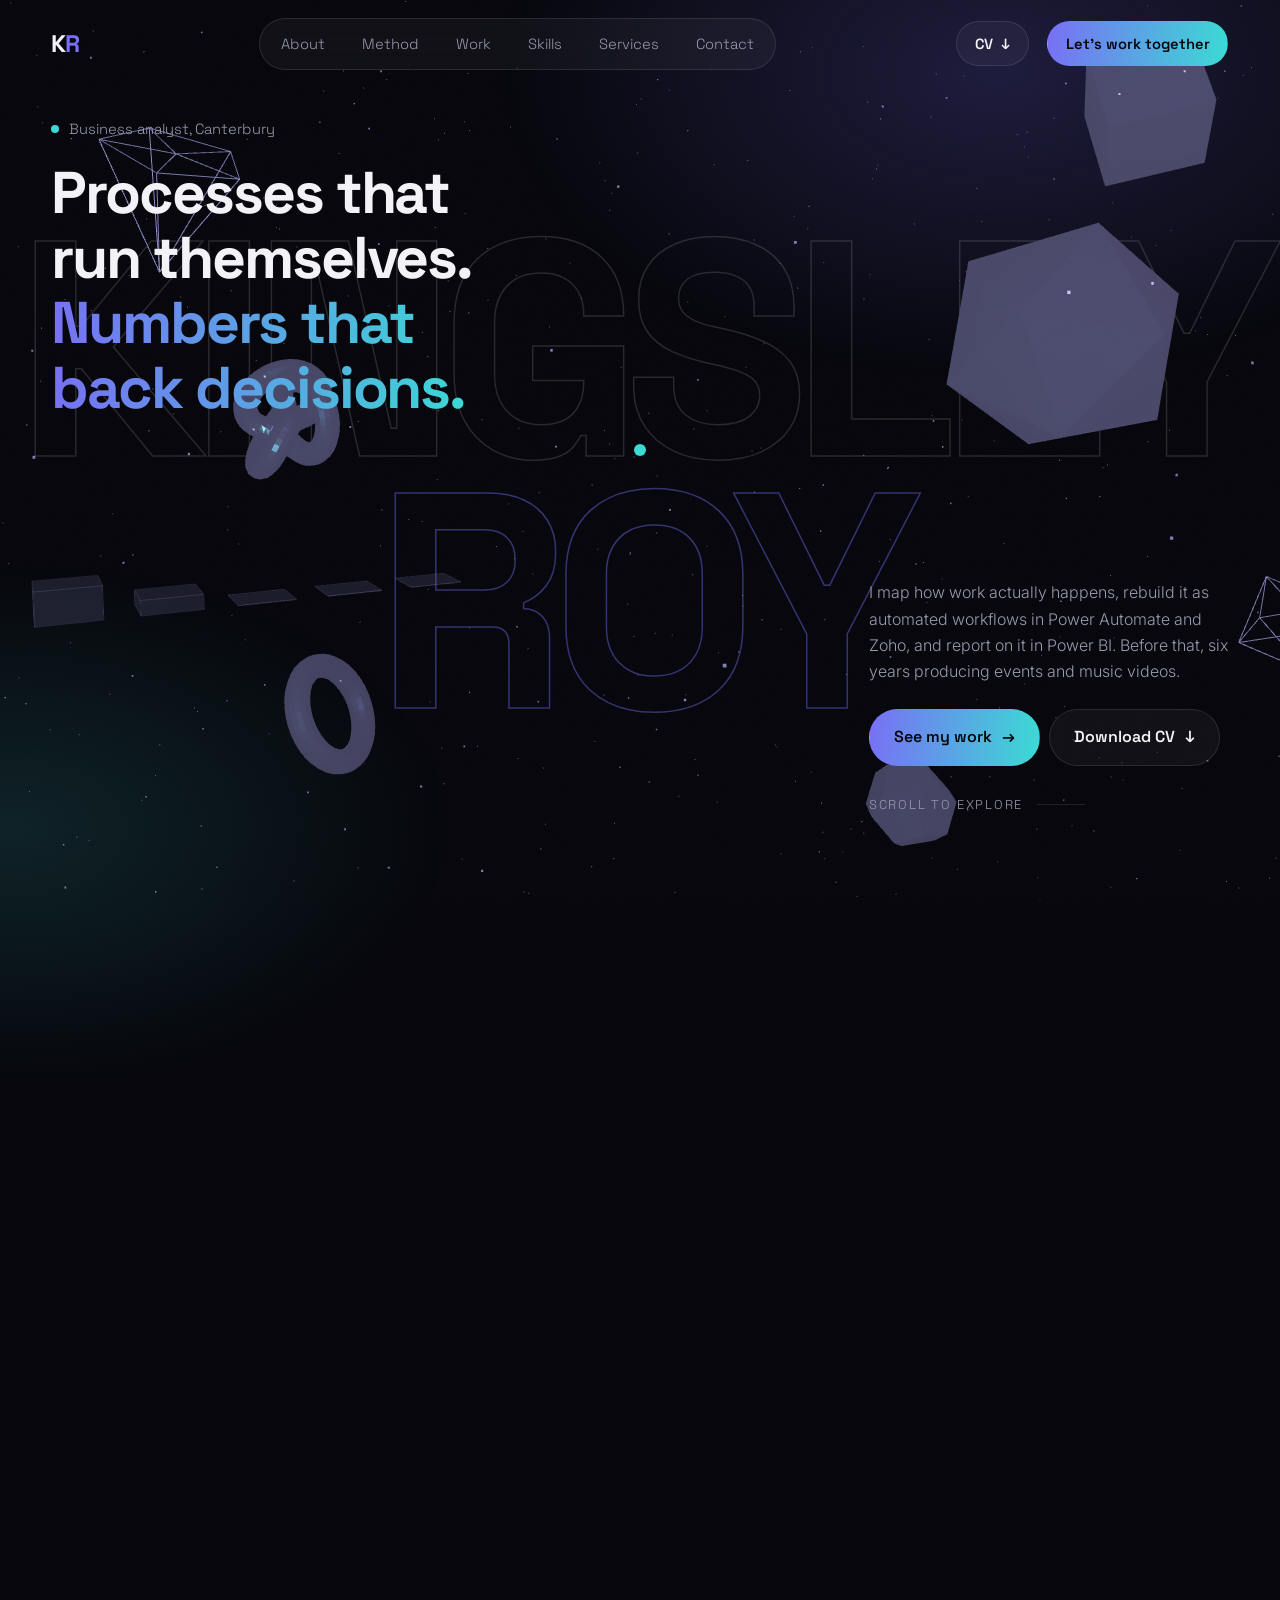
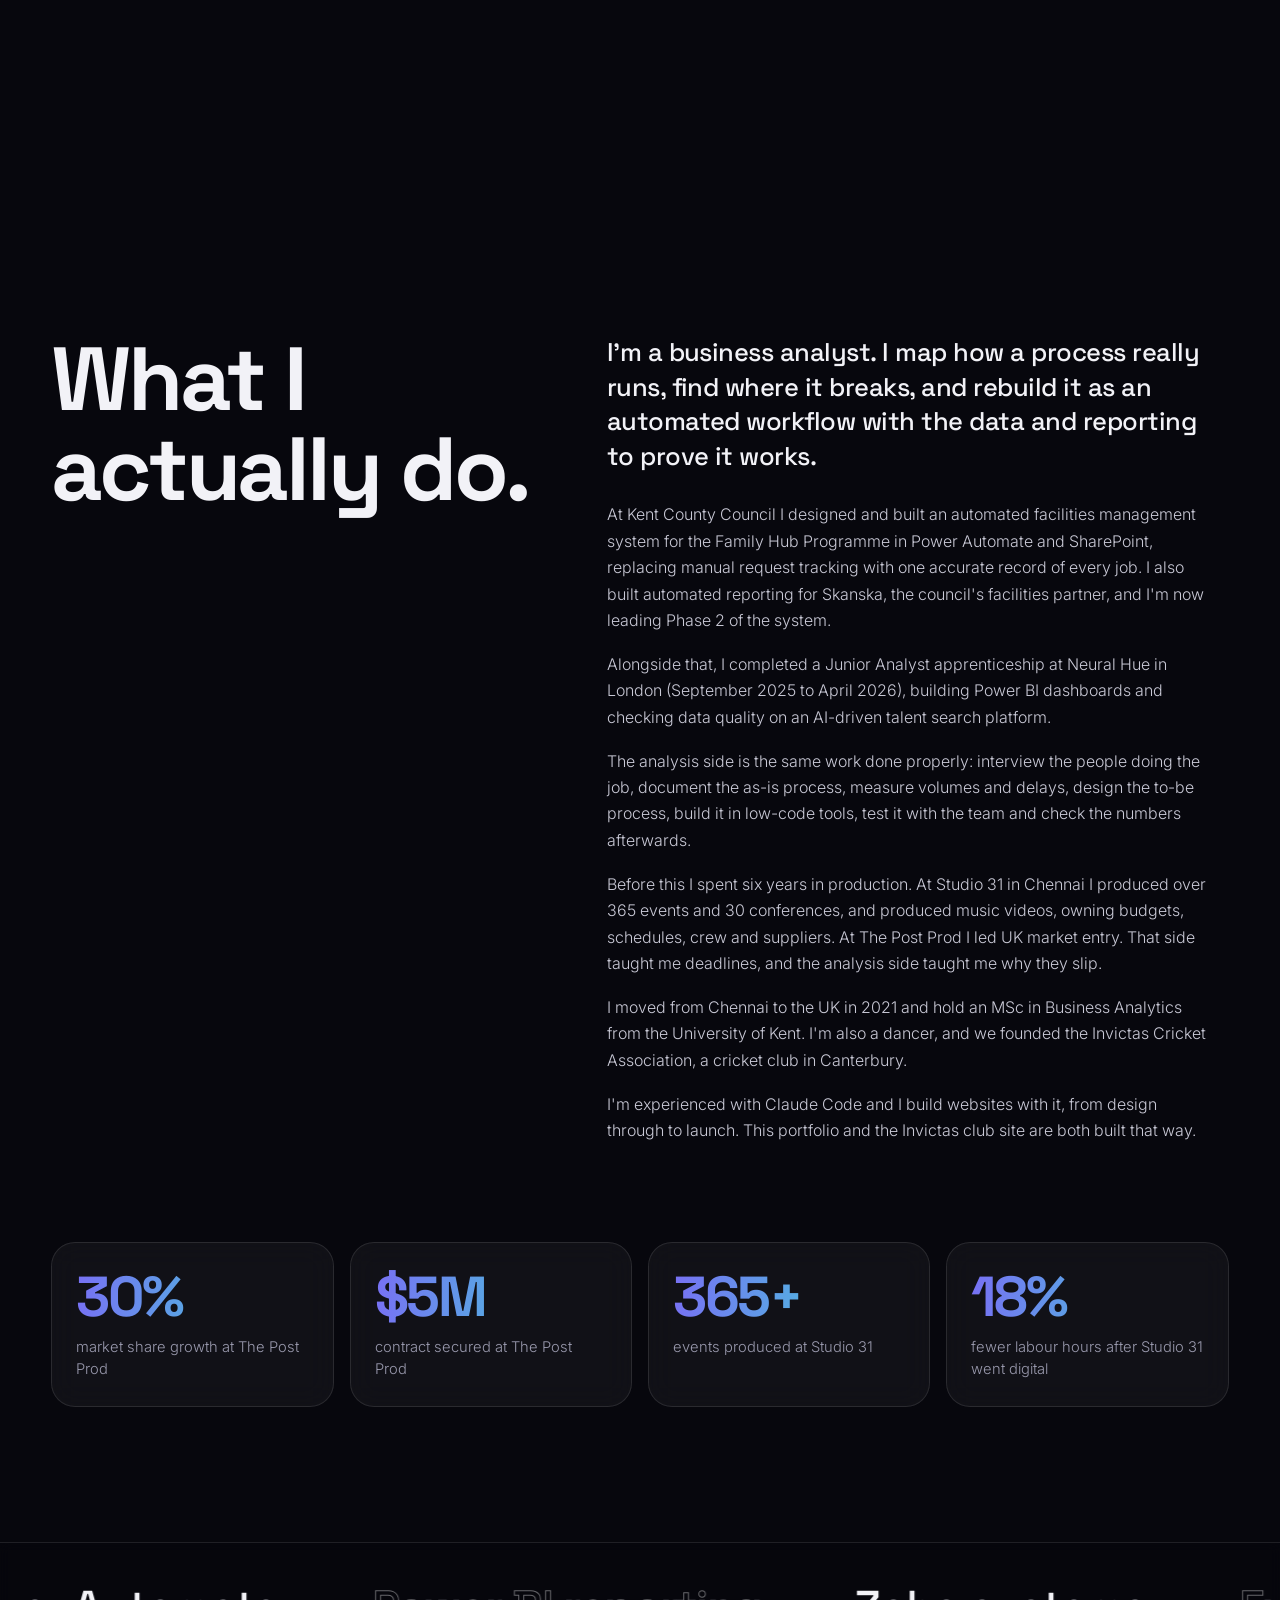
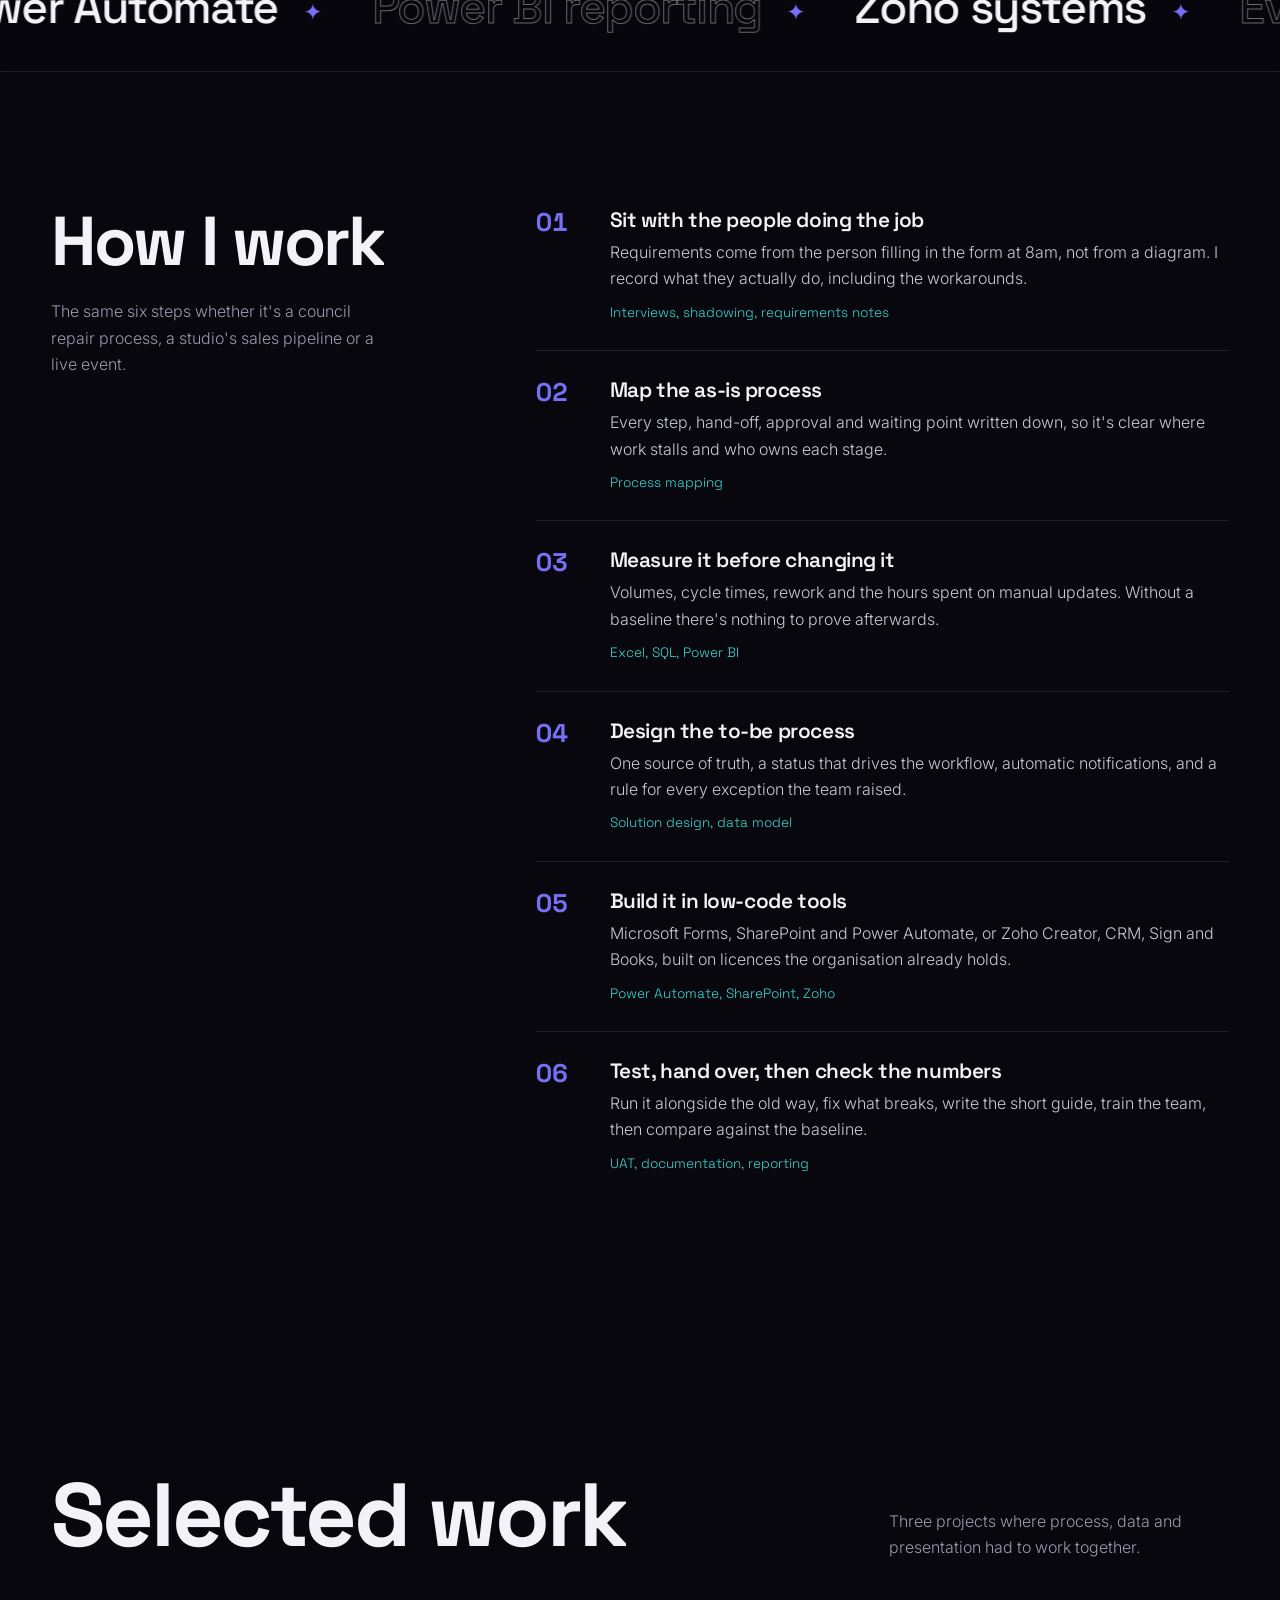
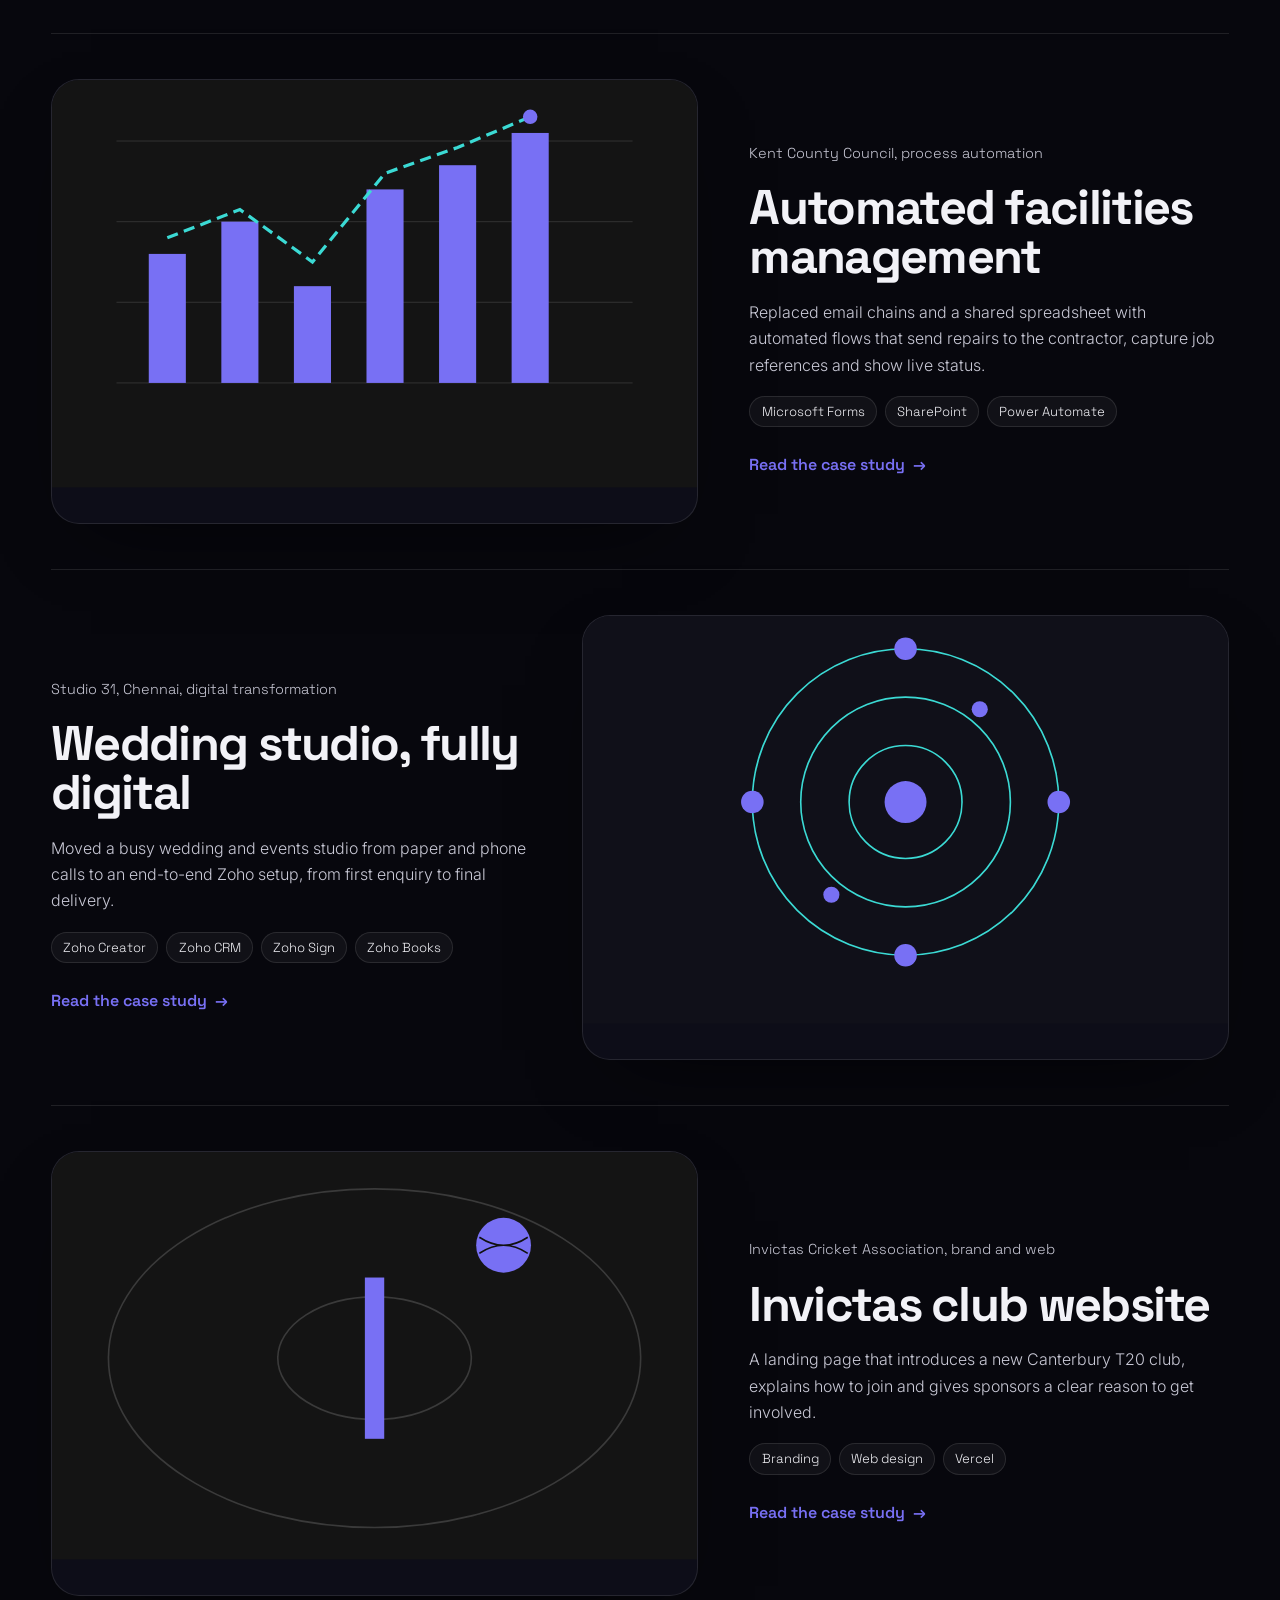
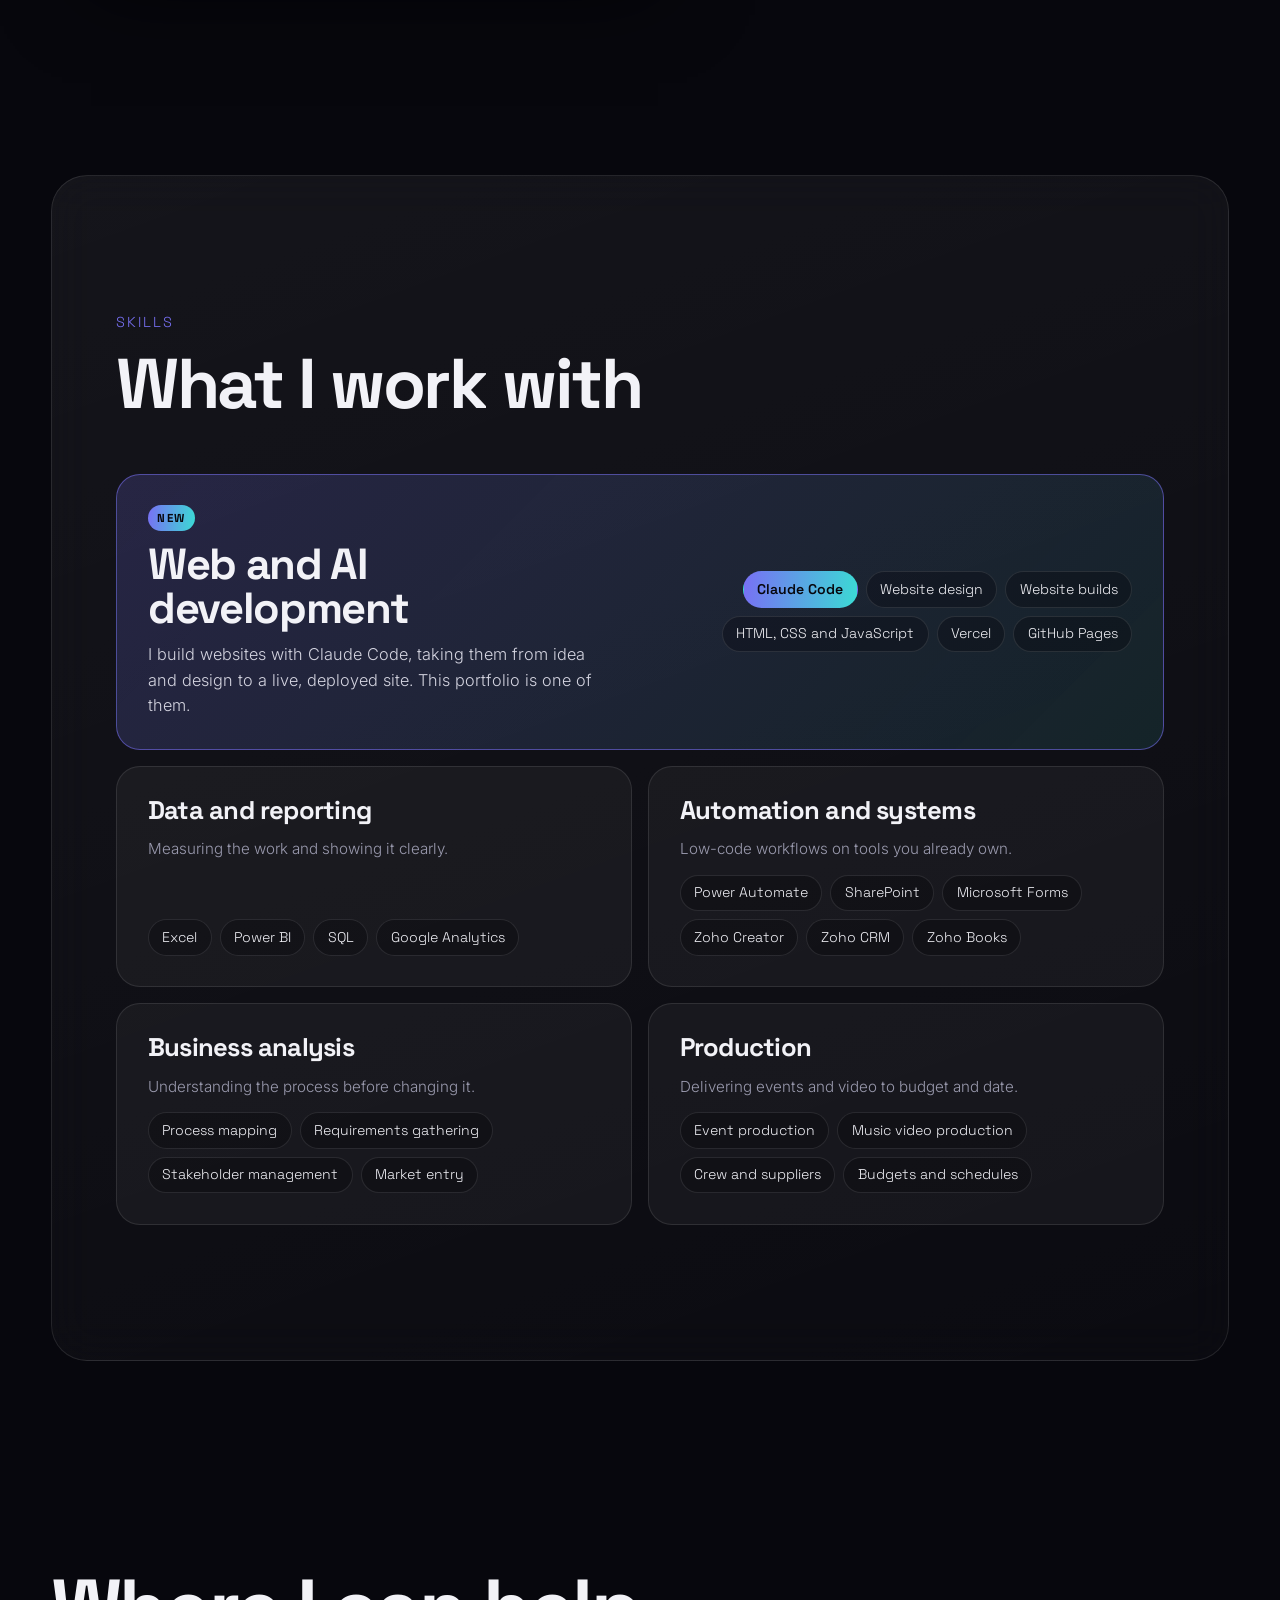
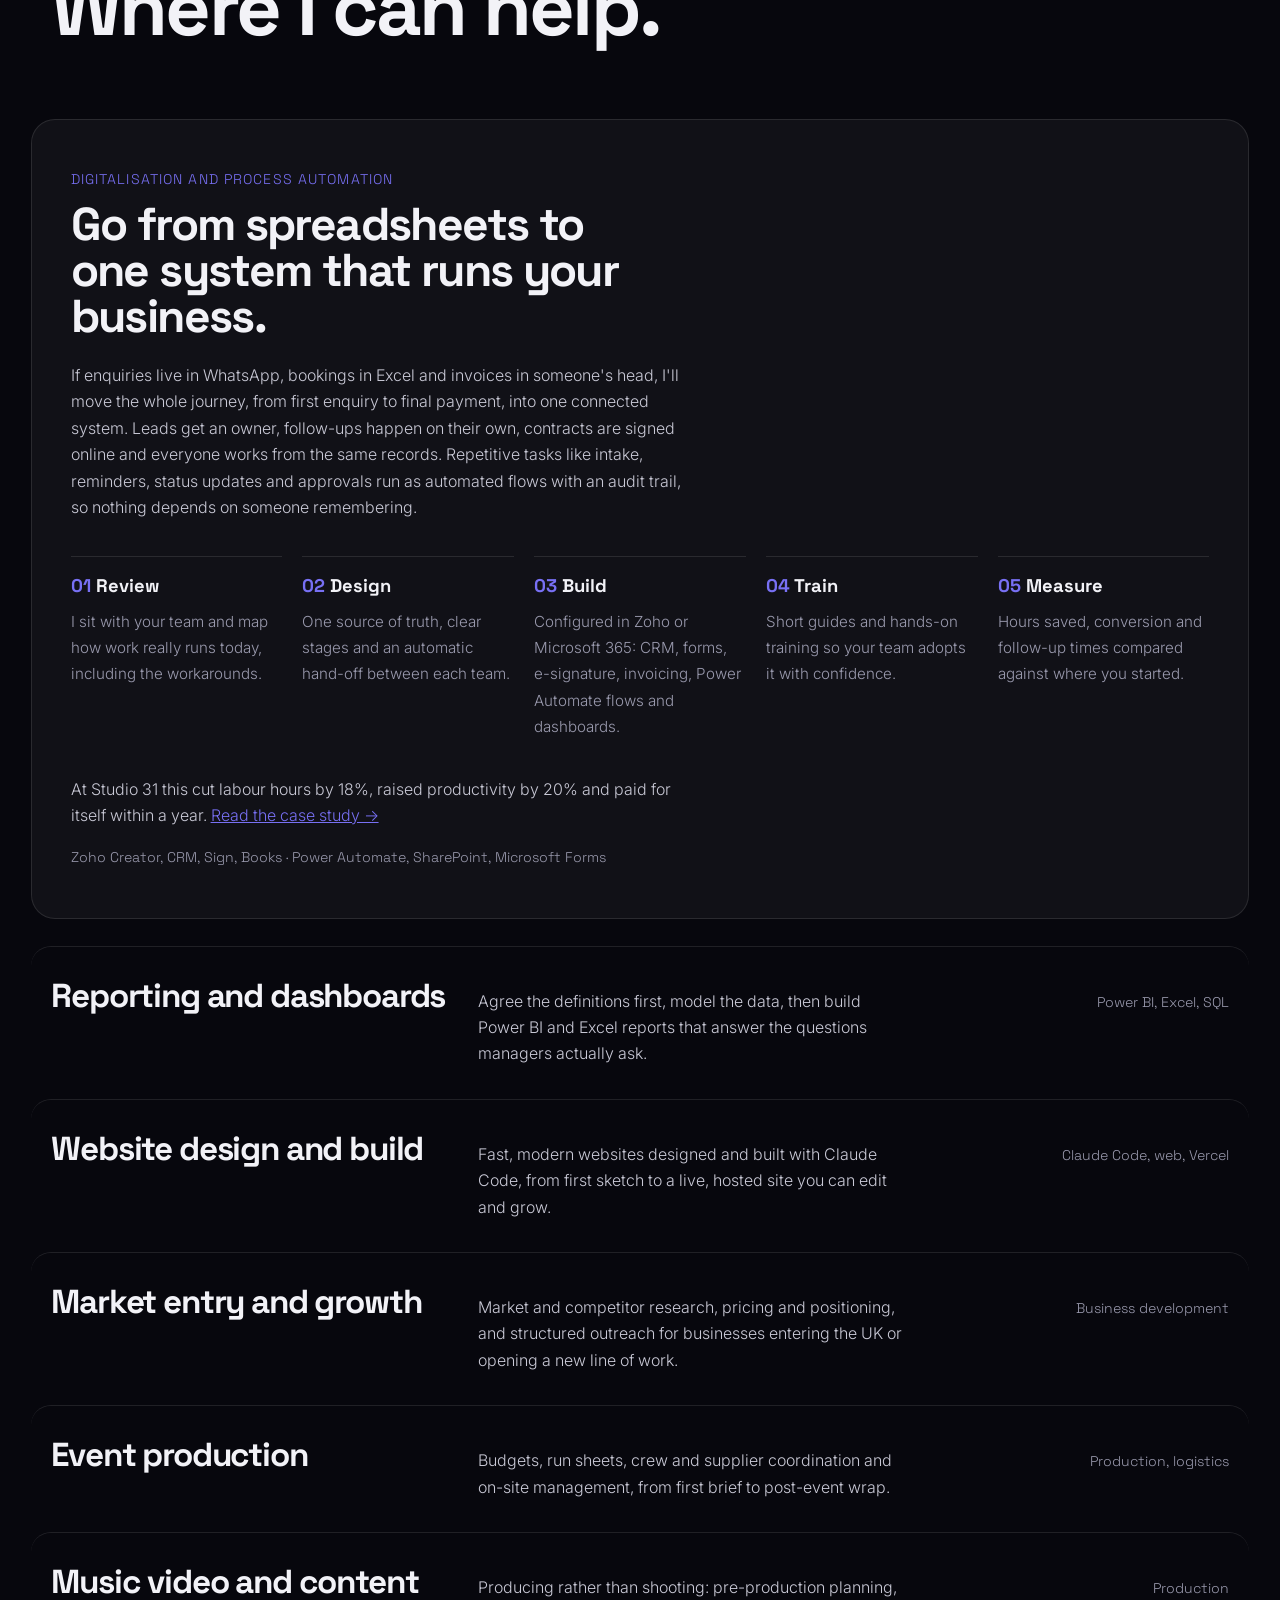
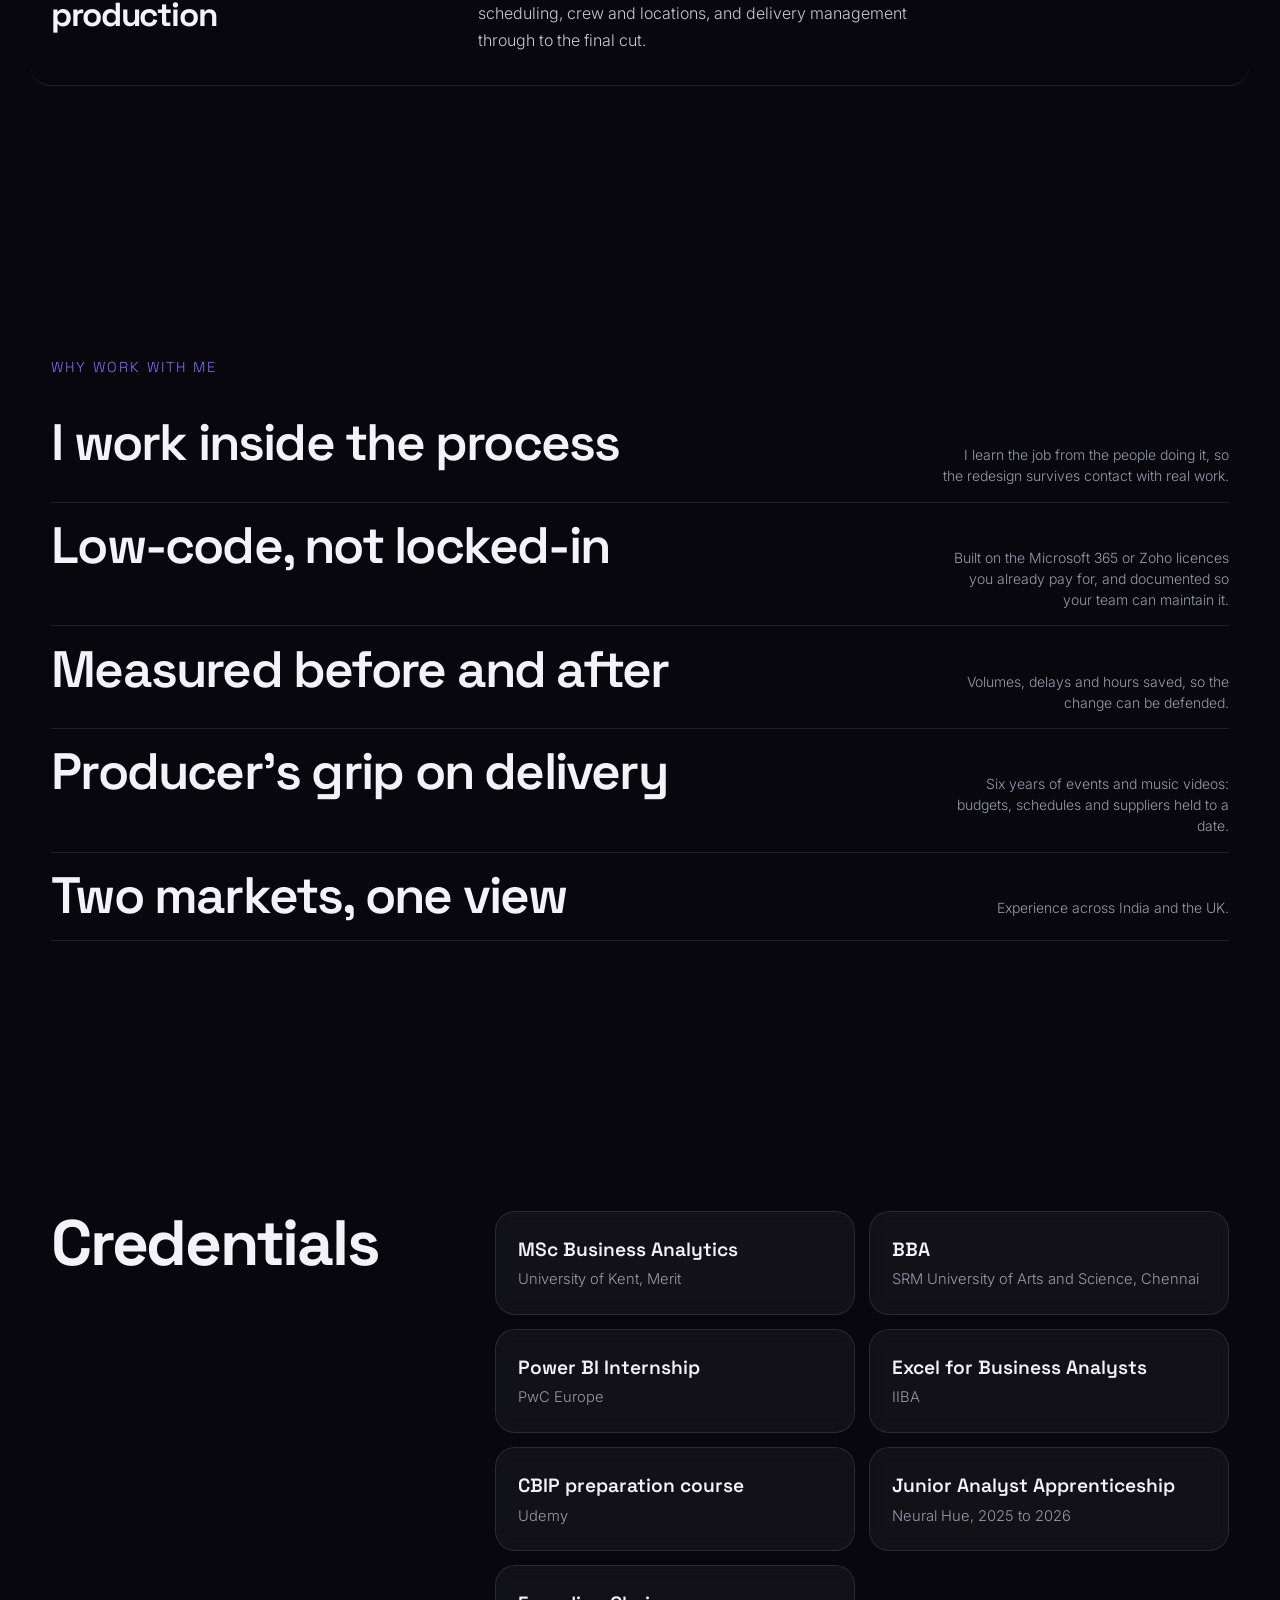
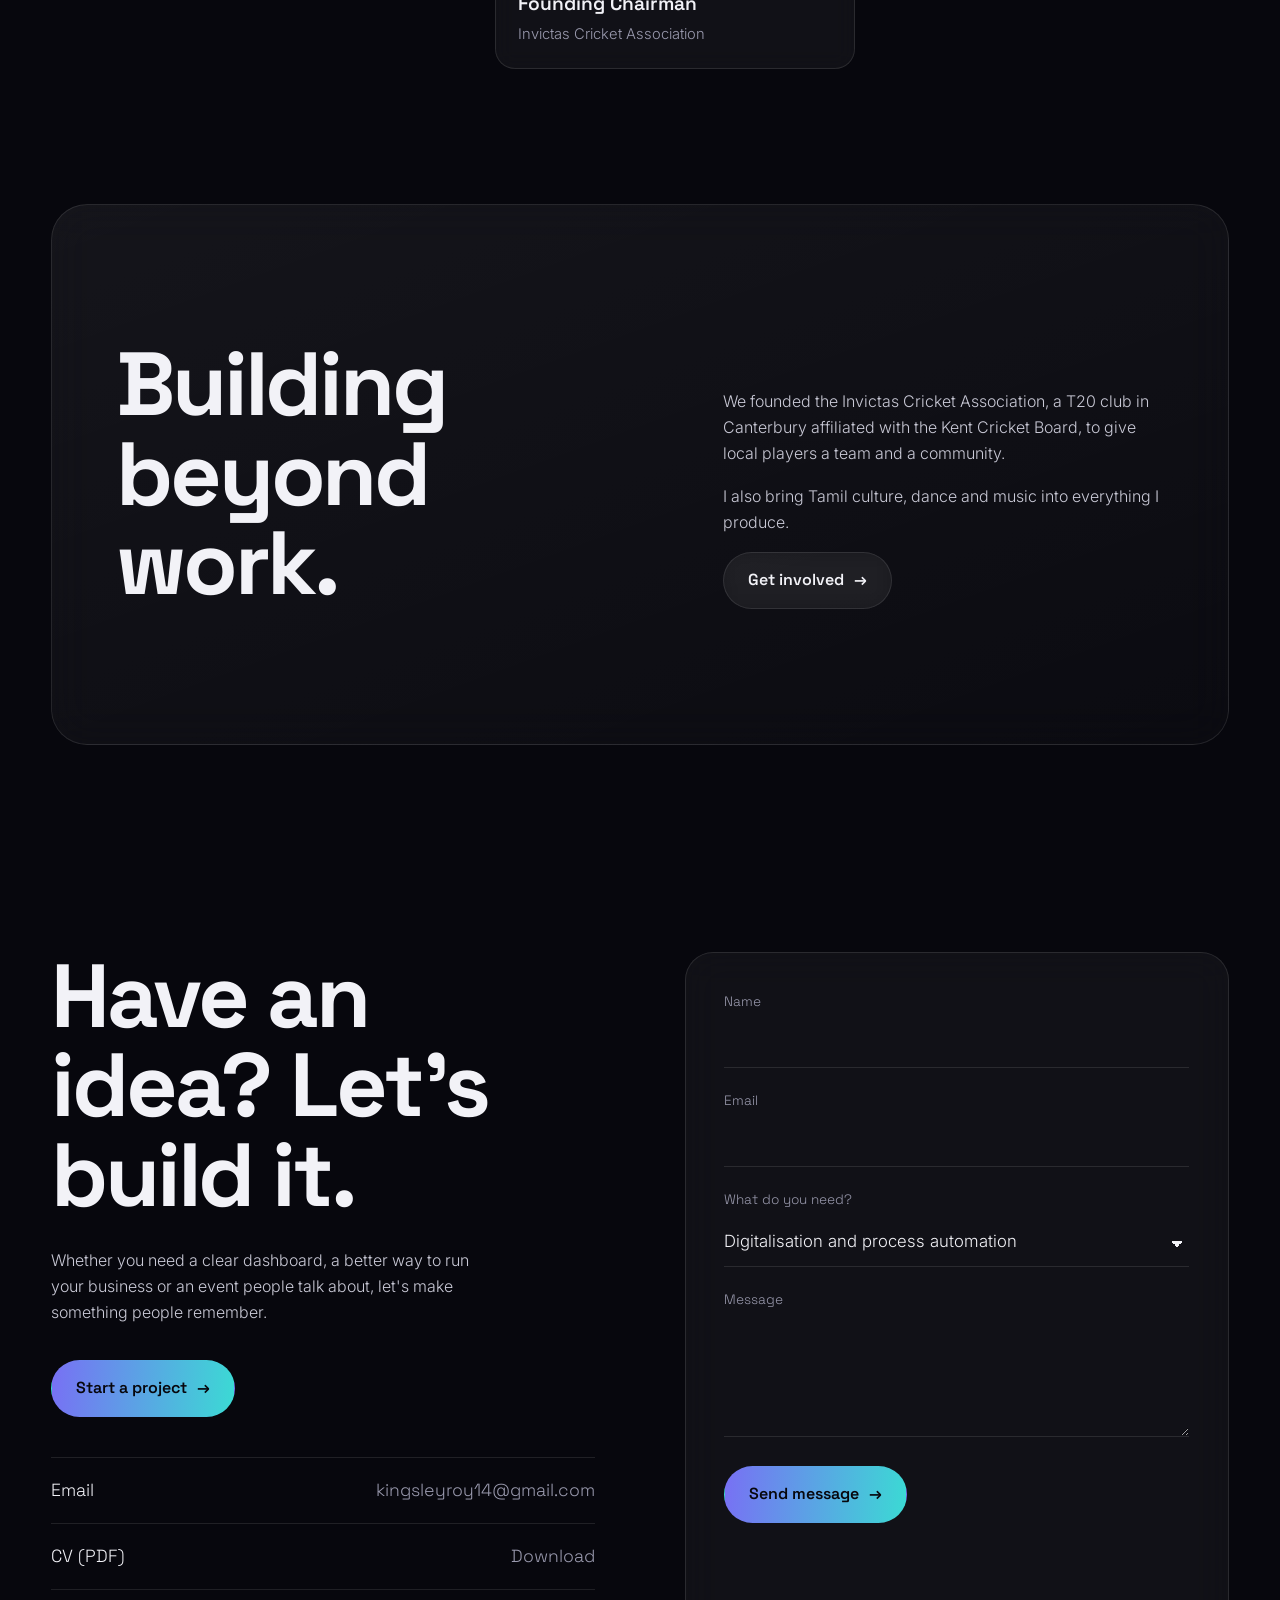
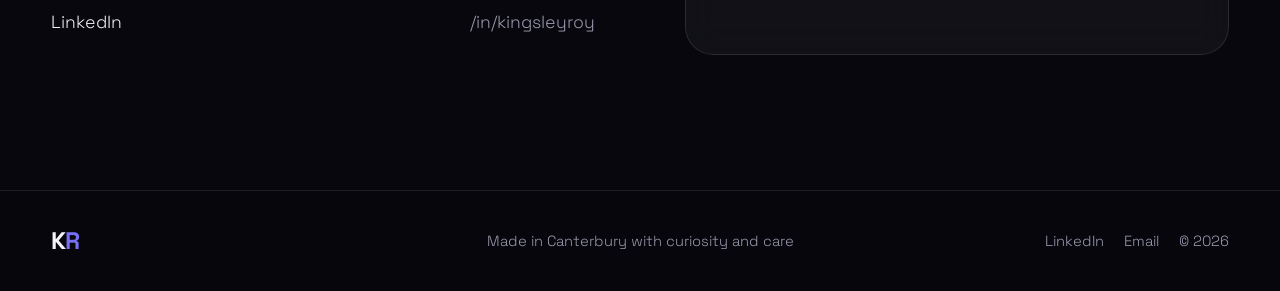
==== commit 2e6a5e7b: "Position Kingsley as a business analyst in the hero and About Co-Authored-By: Claude Opus 5.5 (1M co" ====
--- a/index.html
+++ b/index.html
@@ -4,7 +4,7 @@
 <meta charset="utf-8">
 <meta name="viewport" content="width=device-width, initial-scale=1, viewport-fit=cover">
 <title>Kingsley Roy — Business Analyst &amp; Creative Producer</title>
-<meta name="description" content="Kingsley Roy is a business support officer and business analyst in Canterbury. He maps processes, automates them with Power Automate and Zoho, and reports on them in Power BI. Previously an event and music video producer.">
+<meta name="description" content="Kingsley Roy is a business analyst in Canterbury. He maps processes, automates them with Power Automate and Zoho, and reports on them in Power BI. Previously an event and music video producer.">
 <meta property="og:title" content="Kingsley Roy — Business Analyst &amp; Creative Producer">
 <meta property="og:description" content="Process mapping, low-code automation and reporting. Previously an event and music video producer.">
 <meta property="og:type" content="website">
@@ -81,7 +81,7 @@
   <div class="hero-stage hero-front">
     <div class="hero-copy">
       <div class="hero-left">
-        <p class="hero-role"><i class="dot"></i>Business support officer and business analyst, Canterbury</p>
+        <p class="hero-role"><i class="dot"></i>Business analyst, Canterbury</p>
         <h1 class="hero-title">
           <span class="line"><span>Processes that</span></span>
           <span class="line"><span>run themselves.</span></span>
@@ -107,8 +107,8 @@
   <div class="about__grid">
     <h2>What I actually do.</h2>
     <div class="about__text">
-      <p class="lead">Business support by day, business analysis by instinct: I map how a process really runs, find where it breaks, and rebuild it as an automated workflow with reporting behind it.</p>
-      <p>At Kent County Council I handle business support for a live service: intake and triage of requests, record keeping in SharePoint, supplier and contractor liaison, and the reporting managers rely on. Where a task repeats, I replace it with a Power Automate flow rather than a reminder in someone's diary.</p>
+      <p class="lead">I'm a business analyst. I map how a process really runs, find where it breaks, and rebuild it as an automated workflow with the data and reporting to prove it works.</p>
+      <p>At Kent County Council I designed and built an automated facilities management system for the Family Hub Programme in Power Automate and SharePoint, replacing manual request tracking with one accurate record of every job. I also built automated reporting for Skanska, the council's facilities partner, and I'm now leading Phase 2 of the system.</p>
       <p>Alongside that, I completed a Junior Analyst apprenticeship at Neural Hue in London (September 2025 to April 2026), building Power BI dashboards and checking data quality on an AI-driven talent search platform.</p>
       <p>The analysis side is the same work done properly: interview the people doing the job, document the as-is process, measure volumes and delays, design the to-be process, build it in low-code tools, test it with the team and check the numbers afterwards.</p>
       <p>Before this I spent six years in production. At Studio 31 in Chennai I produced over 365 events and 30 conferences, and produced music videos, owning budgets, schedules, crew and suppliers. At The Post Prod I led UK market entry. That side taught me deadlines, and the analysis side taught me why they slip.</p>
@@ -317,7 +317,7 @@
 <section class="section wrap why" aria-labelledby="whyTitle">
   <p class="kicker" id="whyTitle">Why work with me</p>
   <ul class="why__list">
-    <li>I work inside the process <em>I do the admin job as well as analyse it, so the redesign survives contact with real work.</em></li>
+    <li>I work inside the process <em>I learn the job from the people doing it, so the redesign survives contact with real work.</em></li>
     <li>Low-code, not locked-in <em>Built on the Microsoft 365 or Zoho licences you already pay for, and documented so your team can maintain it.</em></li>
     <li>Measured before and after <em>Volumes, delays and hours saved, so the change can be defended.</em></li>
     <li>Producer's grip on delivery <em>Six years of events and music videos: budgets, schedules and suppliers held to a date.</em></li>
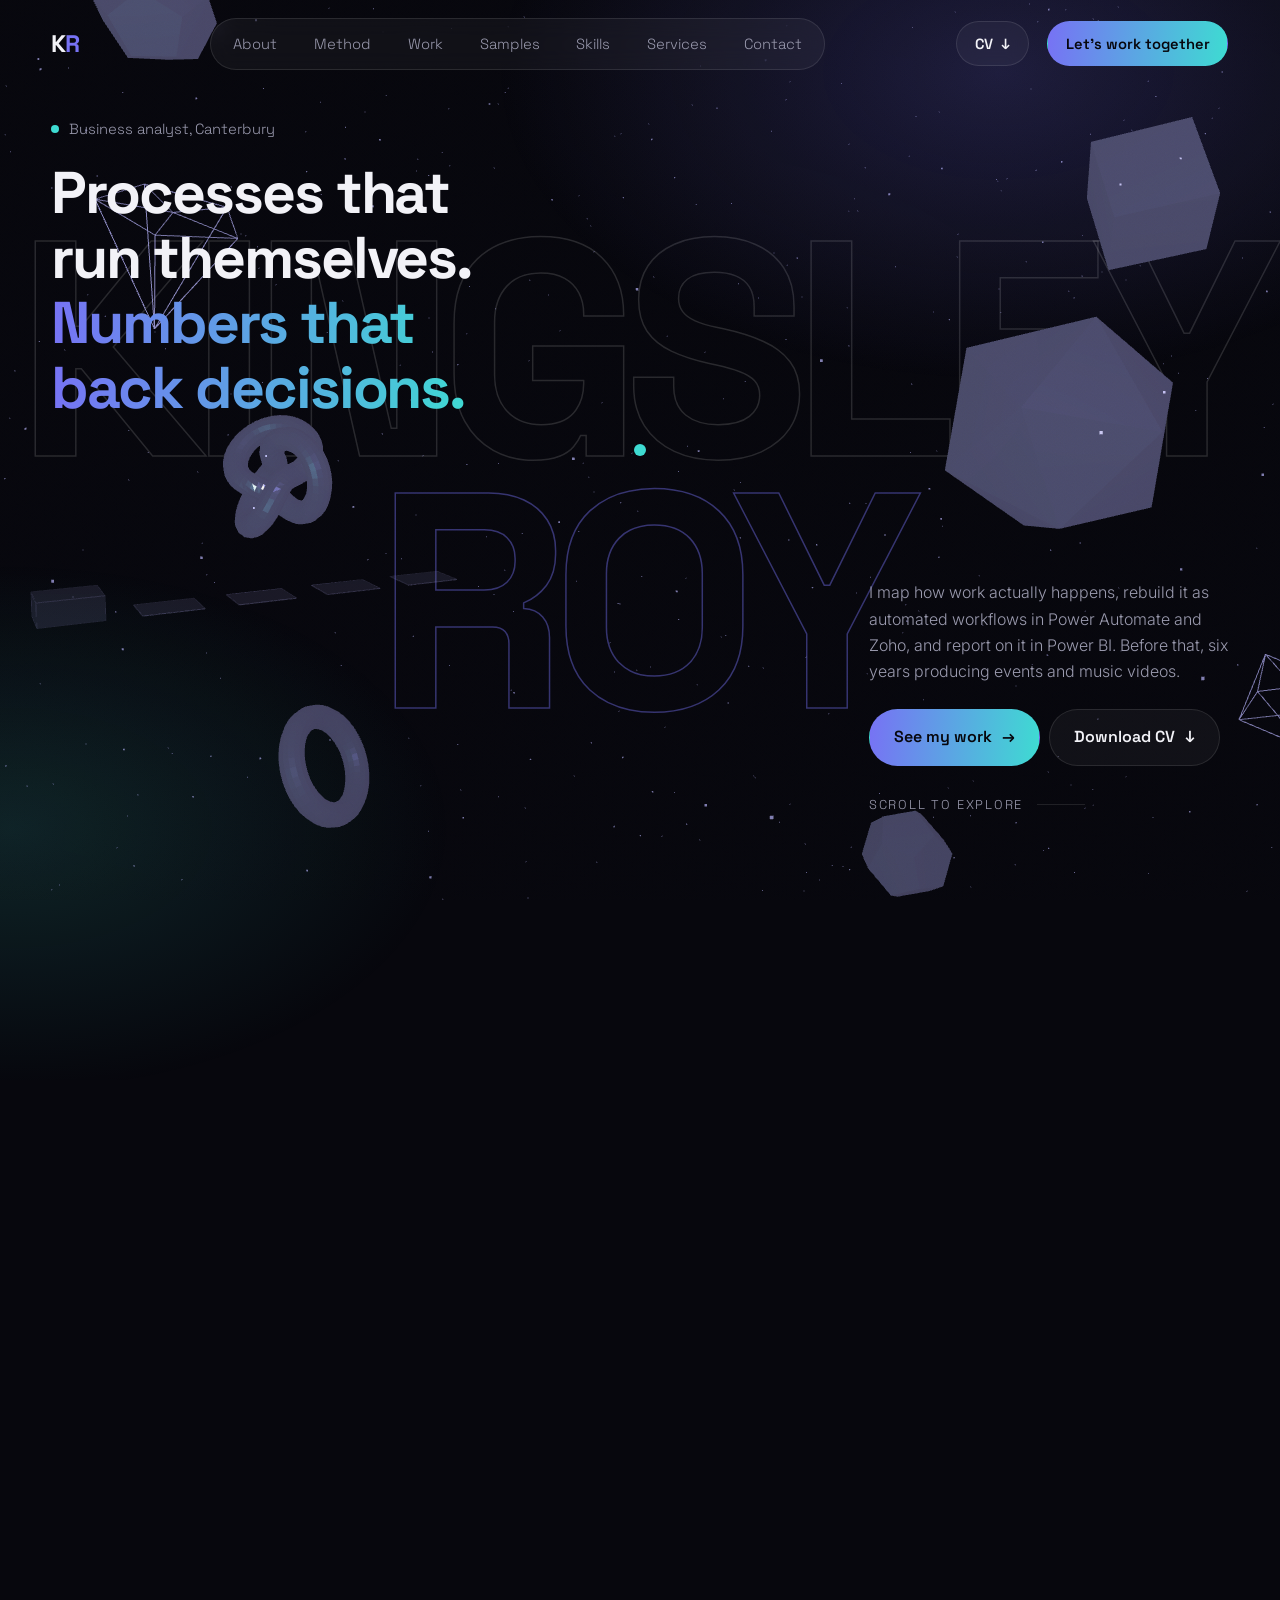
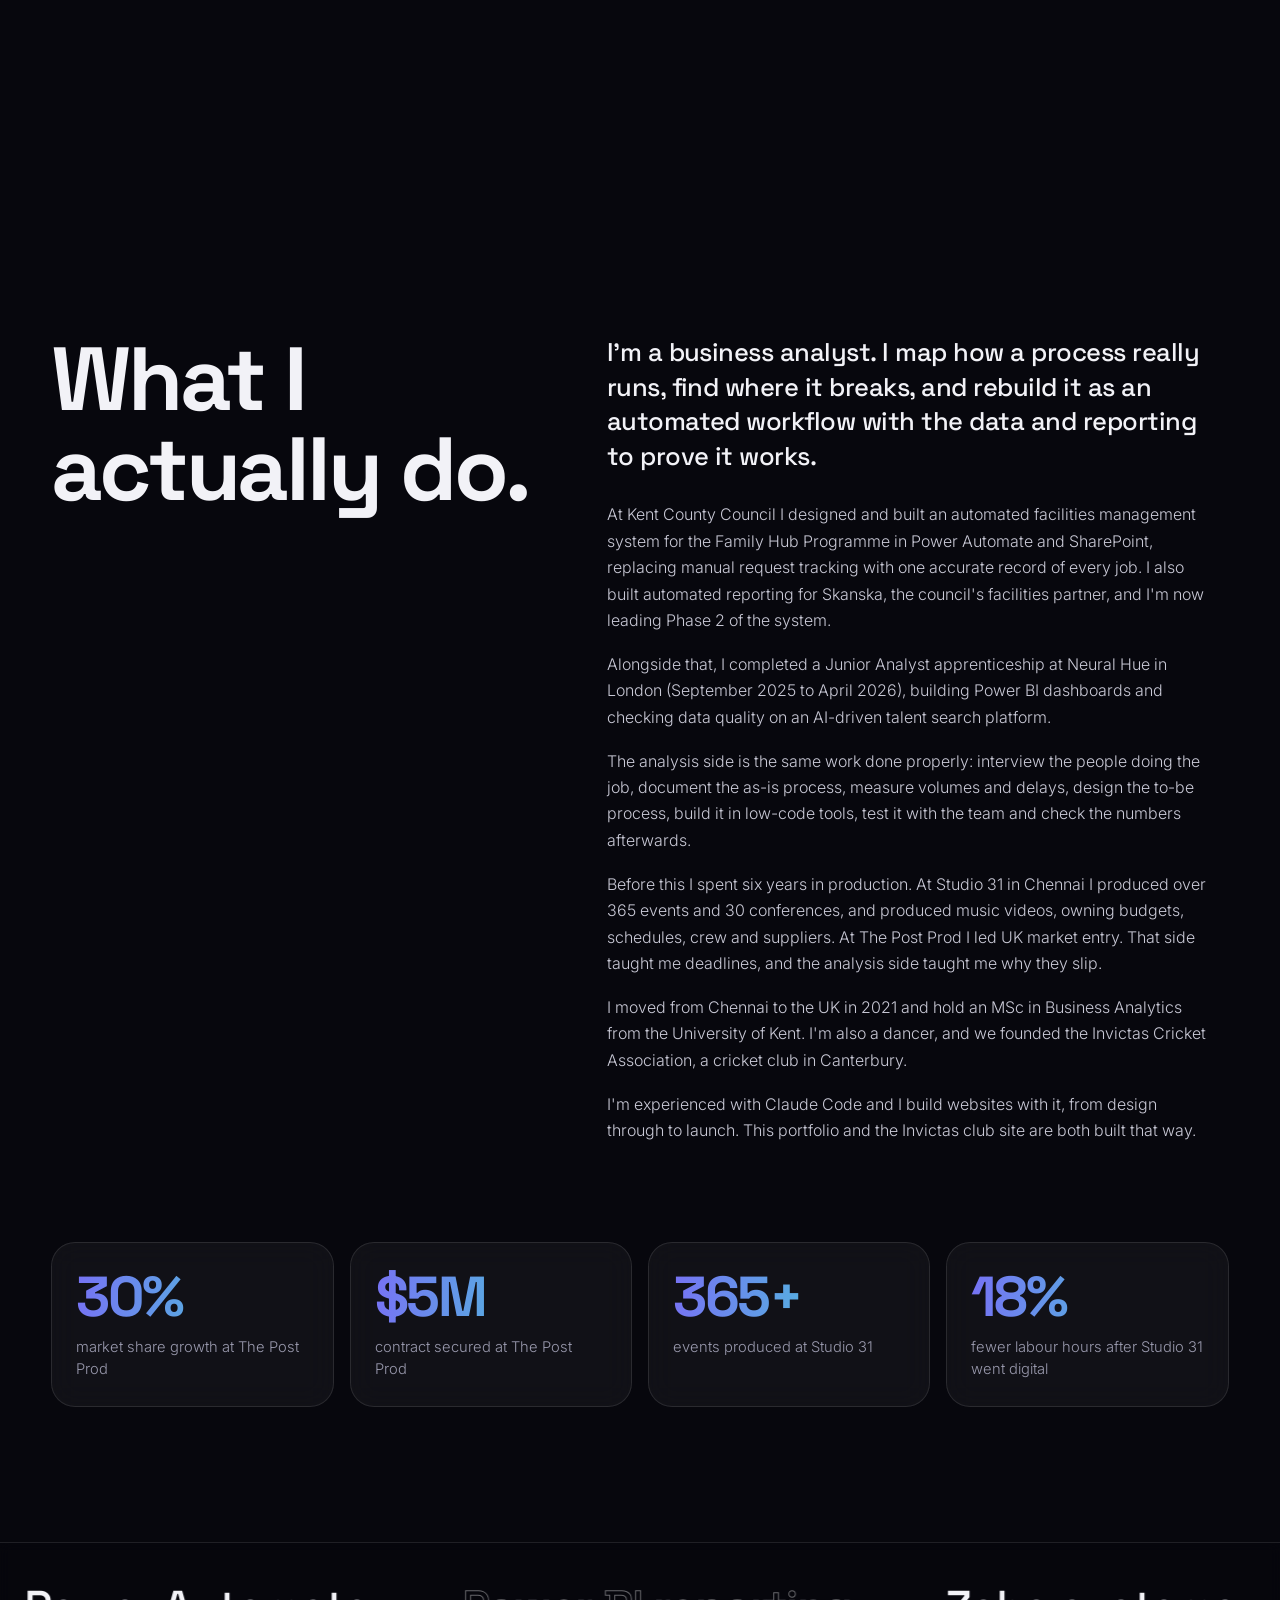
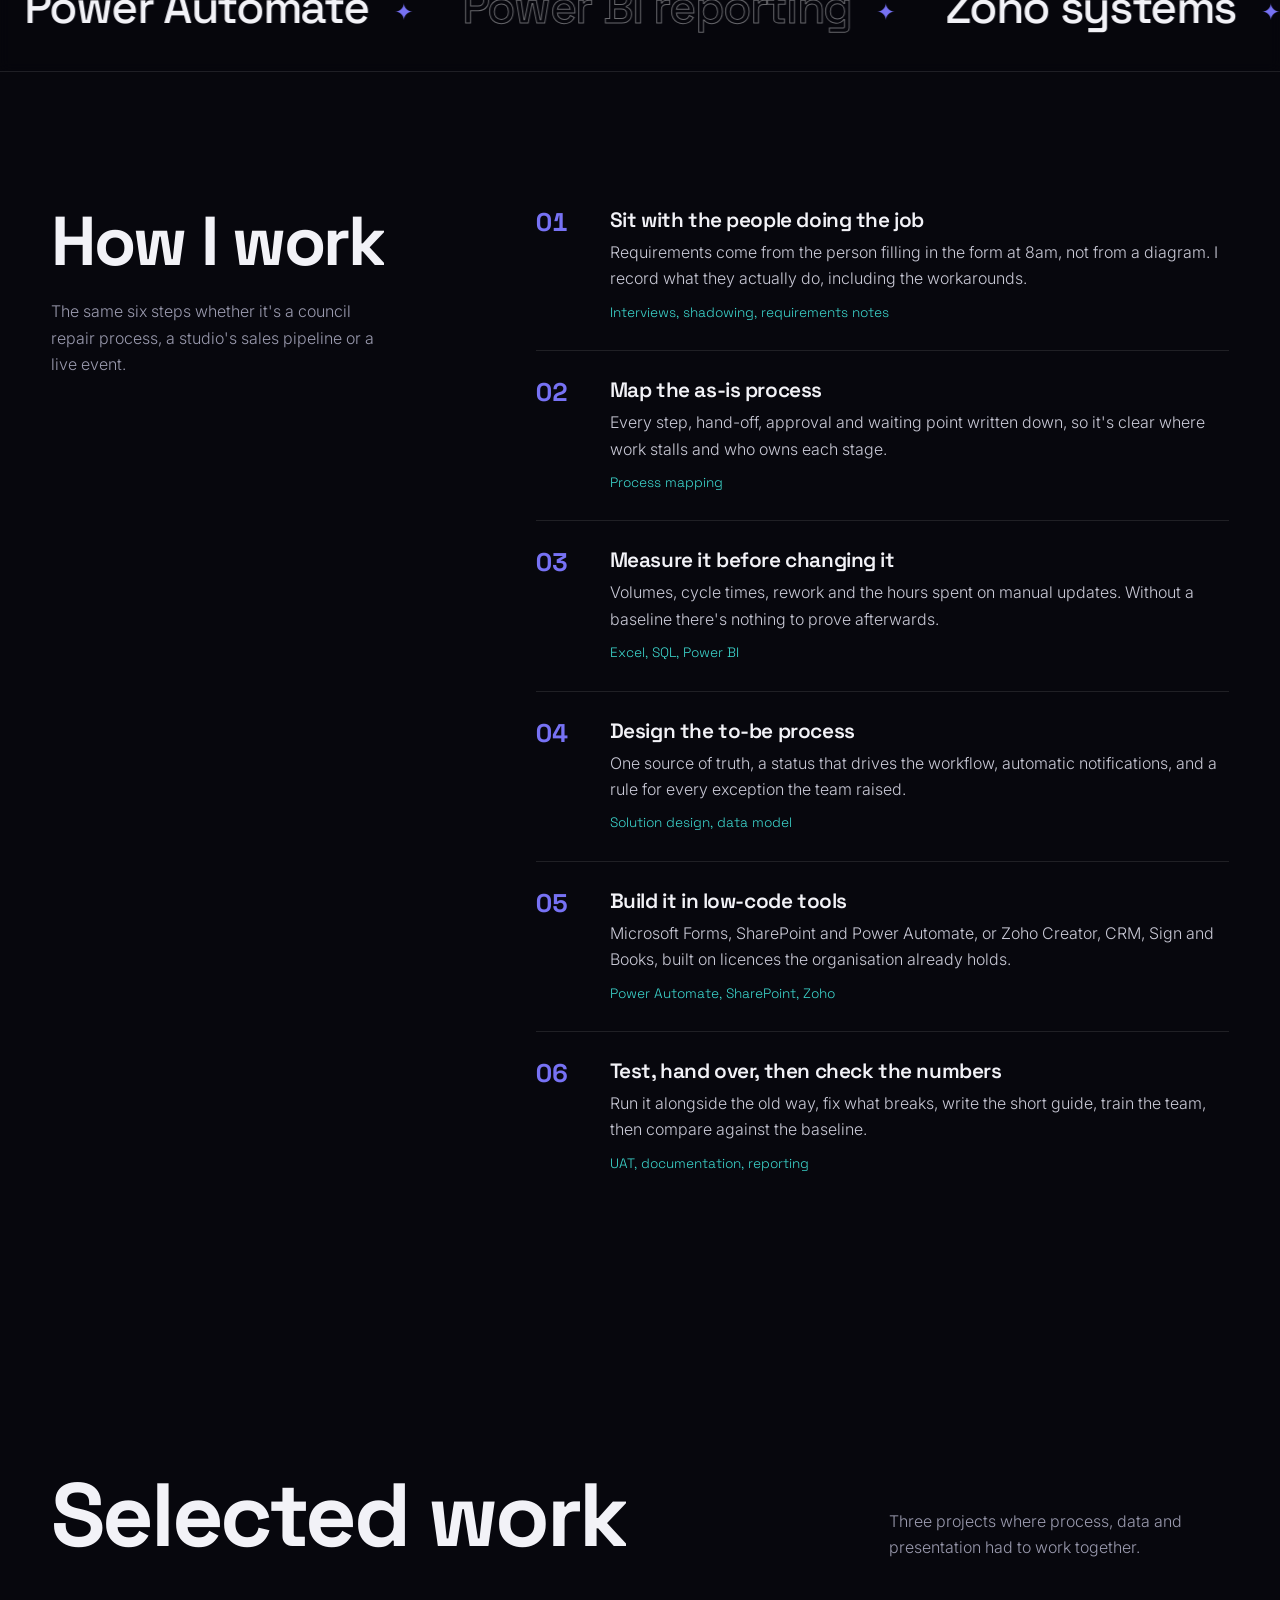
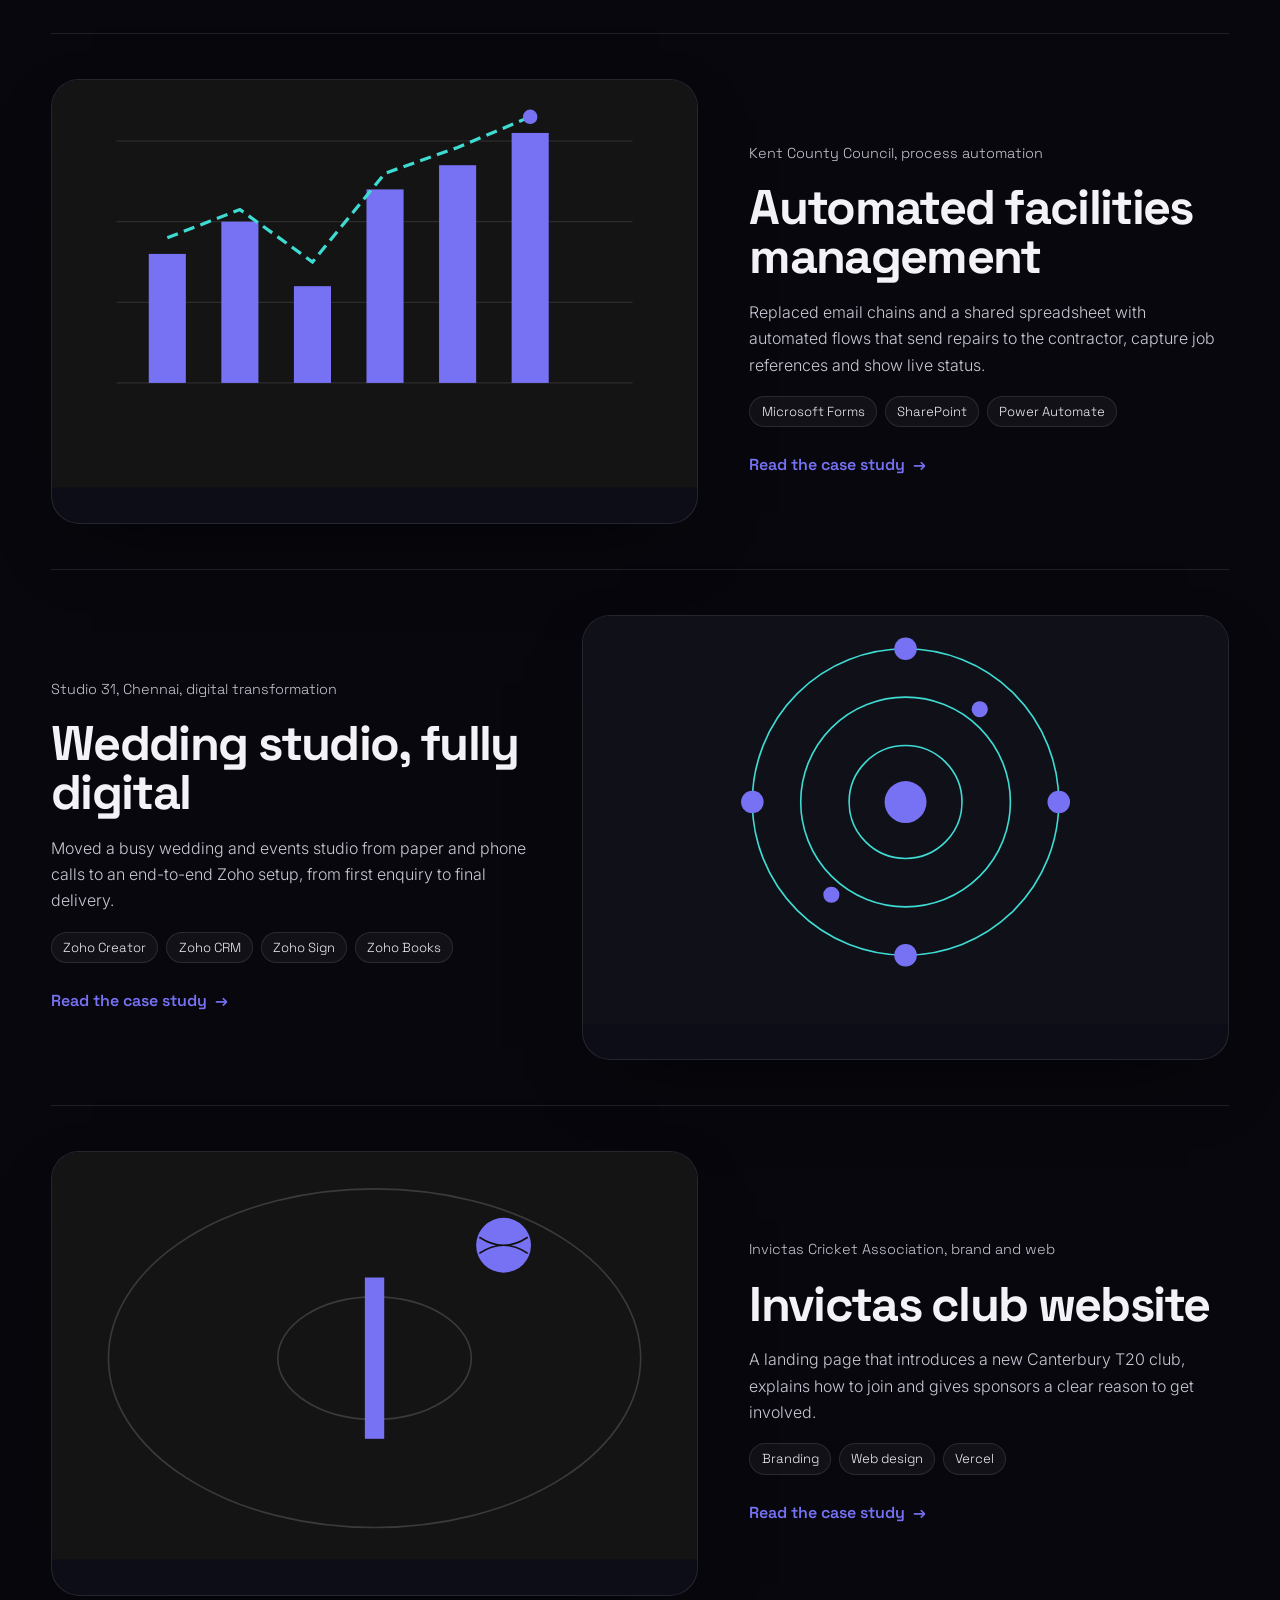
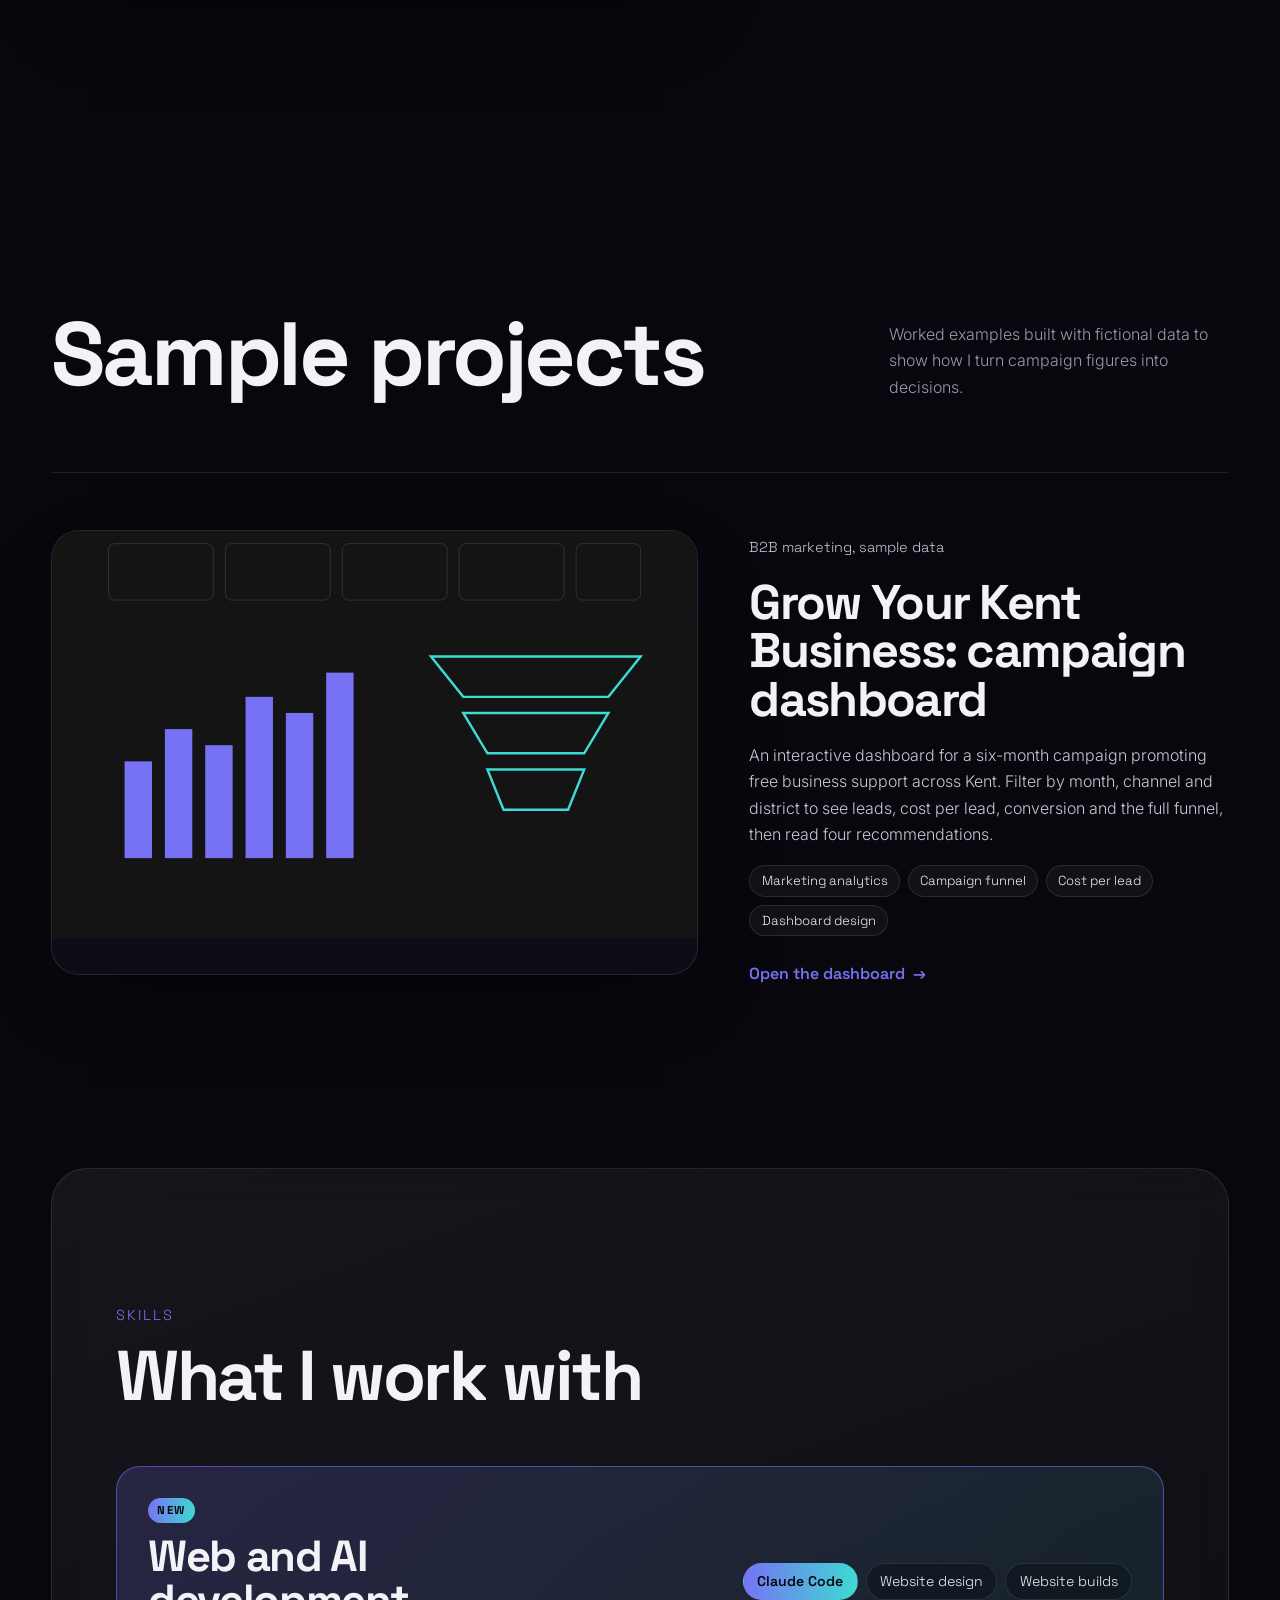
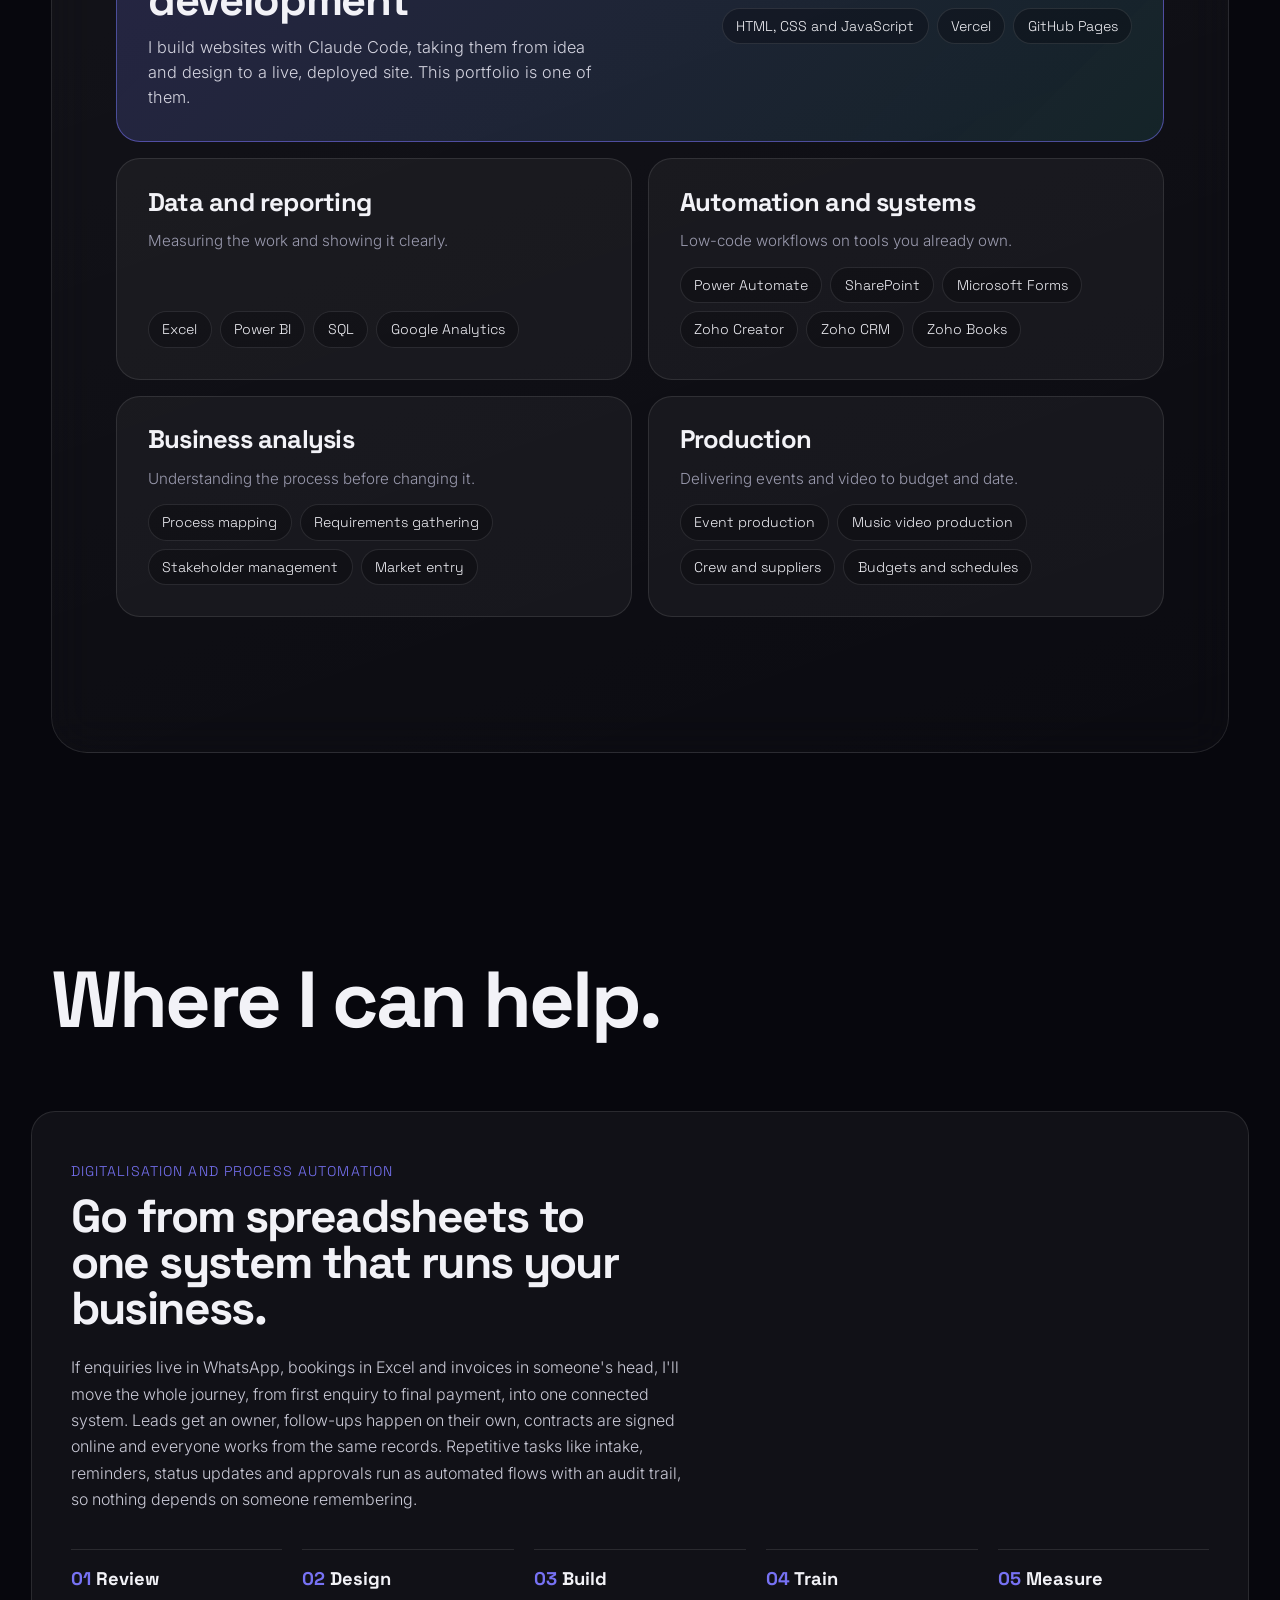
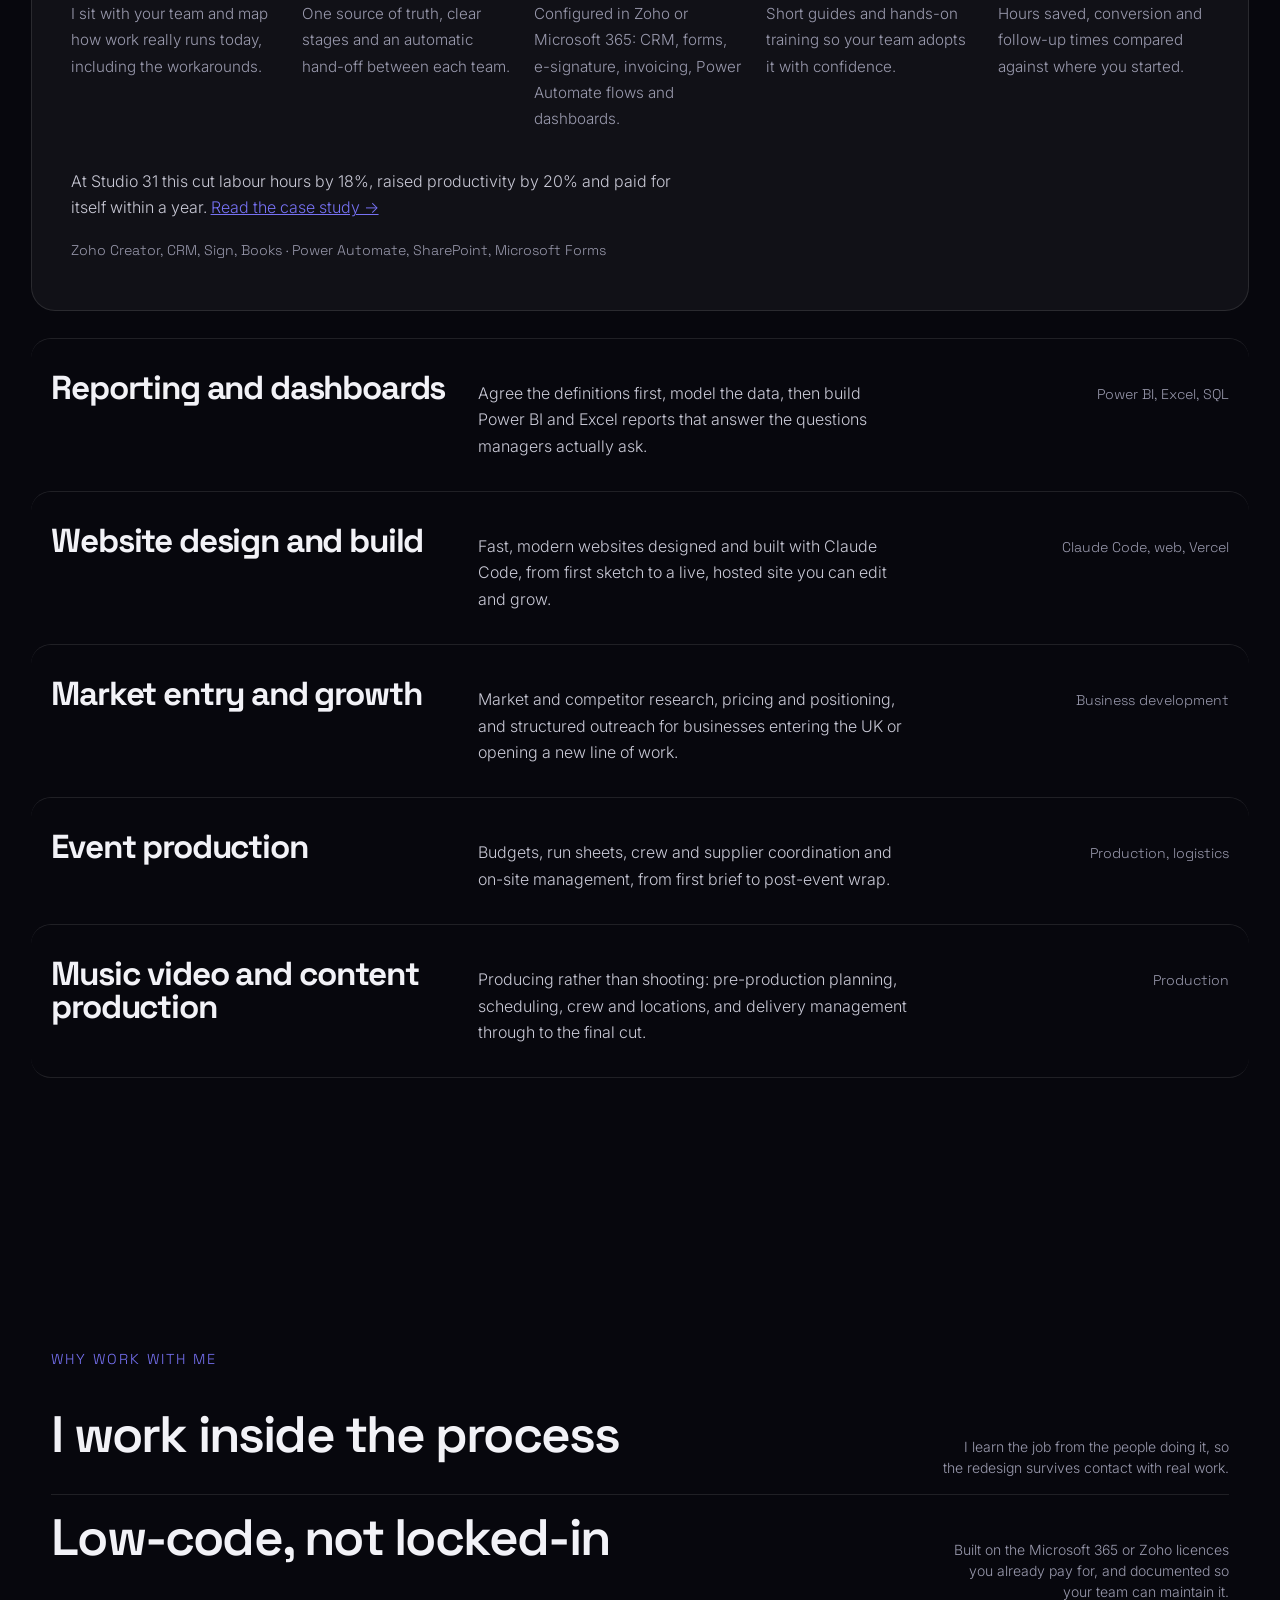
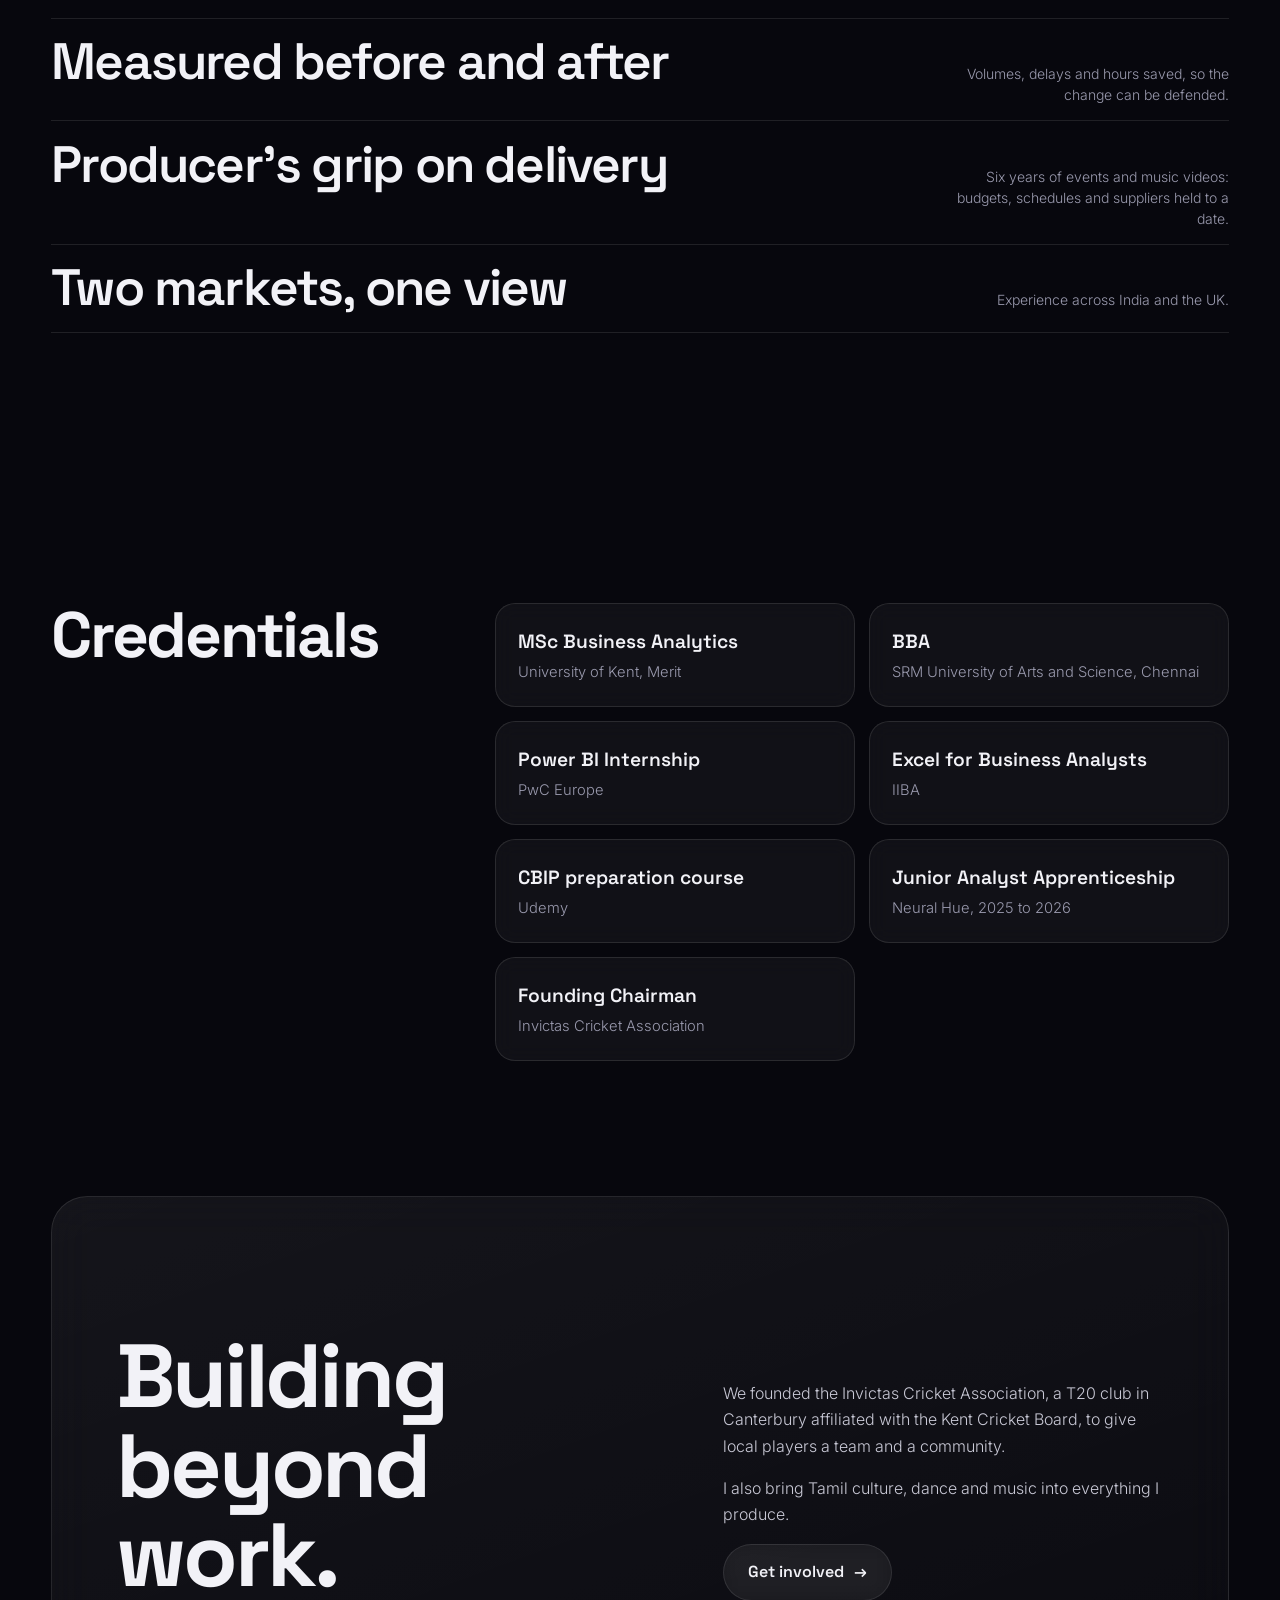
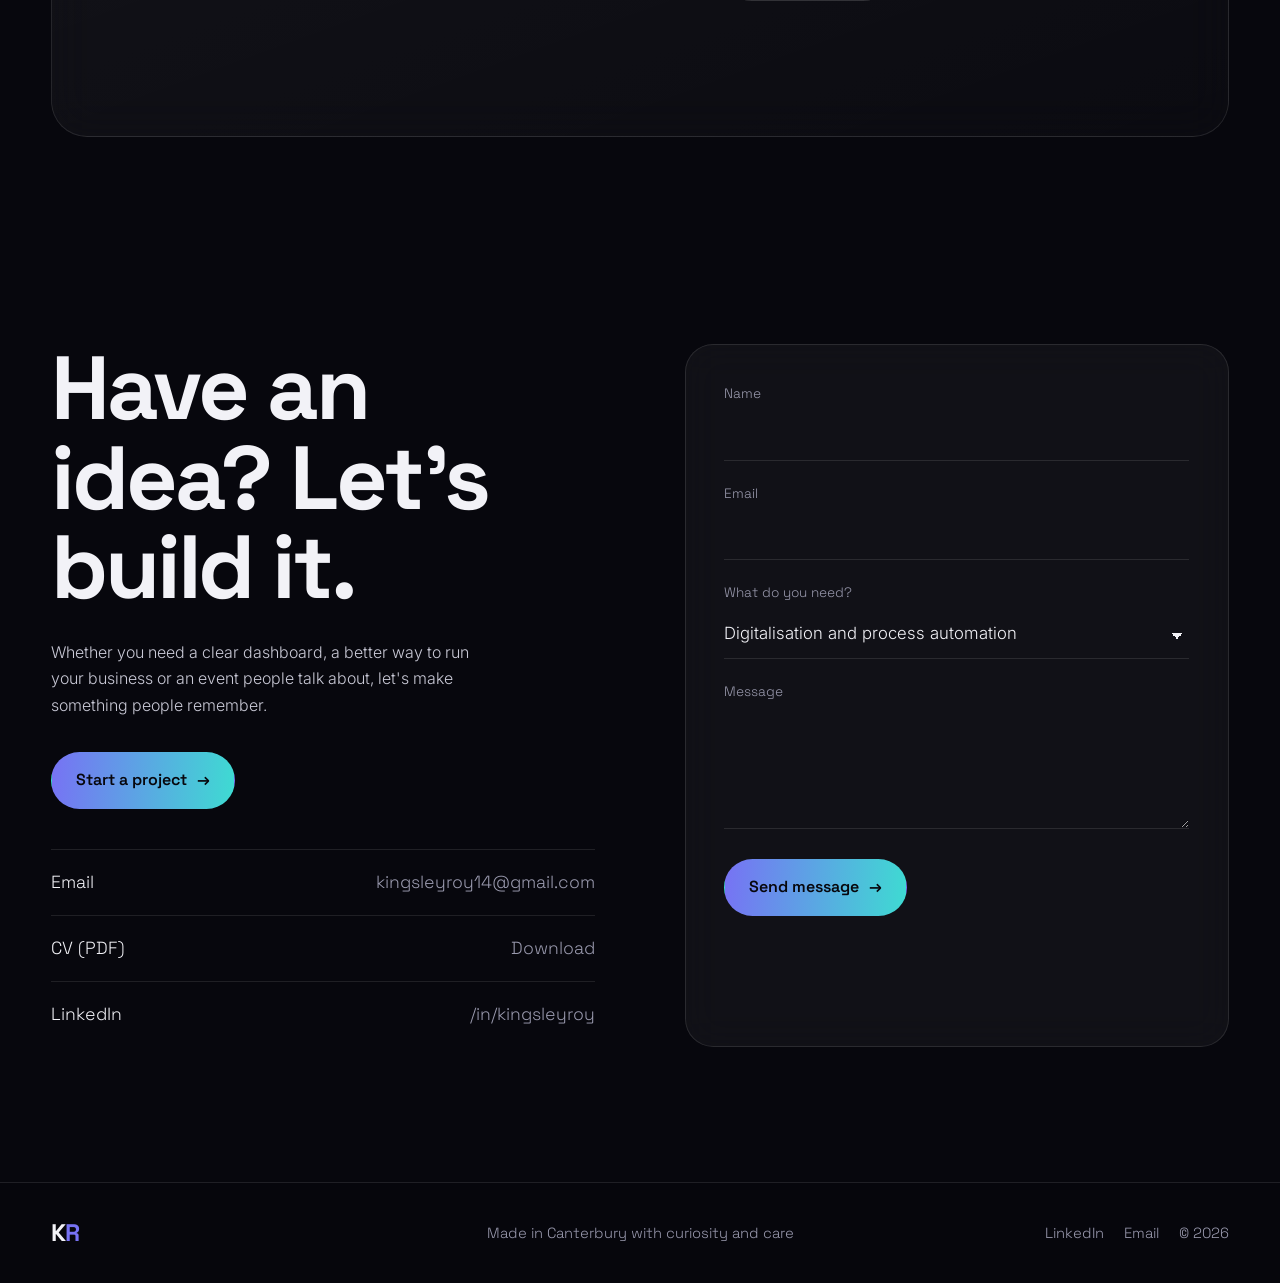
==== commit 23453279: "Add Sample projects section with Grow Your Kent Business dashboard Co-Authored-By: Claude Sonnet 5.5" ====
--- a/index.html
+++ b/index.html
@@ -47,6 +47,7 @@
       <li><a href="#about">About</a></li>
       <li><a href="#method">Method</a></li>
       <li><a href="#work">Work</a></li>
+      <li><a href="#samples">Samples</a></li>
       <li><a href="#skills">Skills</a></li>
       <li><a href="#services">Services</a></li>
       <li><a href="#contact">Contact</a></li>
@@ -63,6 +64,7 @@
   <a href="#about">About</a>
   <a href="#method">Method</a>
   <a href="#work">Work</a>
+  <a href="#samples">Sample projects</a>
   <a href="#skills">Skills</a>
   <a href="#services">Services</a>
   <a href="#contact">Contact</a>
@@ -249,6 +251,42 @@
       <p>A landing page that introduces a new Canterbury T20 club, explains how to join and gives sponsors a clear reason to get involved.</p>
       <ul class="project__tools"><li>Branding</li><li>Web design</li><li>Vercel</li></ul>
       <span class="project__link">Read the case study <span class="arr">→</span></span>
+    </div>
+  </a>
+</section>
+
+<!-- ============ SAMPLE PROJECTS ============ -->
+<section class="section wrap work samples" id="samples" data-hue="2" aria-labelledby="samplesTitle">
+  <div class="work__head">
+    <h2 id="samplesTitle">Sample projects</h2>
+    <p>Worked examples built with fictional data to show how I turn campaign figures into decisions.</p>
+  </div>
+
+  <a class="project tilt-card" href="samples/grow-your-kent-business.html" target="_blank" rel="noopener" data-cursor="Open">
+    <div class="project__visual reveal-img" aria-hidden="true">
+      <svg viewBox="0 0 800 550" preserveAspectRatio="xMidYMid slice">
+        <rect width="800" height="550" fill="#141414"/>
+        <g fill="none" stroke="#3A3A3A" stroke-width="1">
+          <rect x="70" y="60" width="130" height="70" rx="8"/><rect x="215" y="60" width="130" height="70" rx="8"/>
+          <rect x="360" y="60" width="130" height="70" rx="8"/><rect x="505" y="60" width="130" height="70" rx="8"/>
+          <rect x="650" y="60" width="80" height="70" rx="8"/>
+        </g>
+        <g fill="#F4F4F2">
+          <rect x="90" y="330" width="34" height="120"/><rect x="140" y="290" width="34" height="160"/>
+          <rect x="190" y="310" width="34" height="140"/><rect x="240" y="250" width="34" height="200"/>
+          <rect x="290" y="270" width="34" height="180"/><rect x="340" y="220" width="34" height="230"/>
+        </g>
+        <g fill="none" stroke="#F4F4F2" stroke-width="3">
+          <path d="M470 200 H730 L690 250 H510 Z"/><path d="M510 270 H690 L660 320 H540 Z"/><path d="M540 340 H660 L640 390 H560 Z"/>
+        </g>
+      </svg>
+    </div>
+    <div>
+      <p class="project__meta">B2B marketing, sample data</p>
+      <h3>Grow Your Kent Business: campaign dashboard</h3>
+      <p>An interactive dashboard for a six-month campaign promoting free business support across Kent. Filter by month, channel and district to see leads, cost per lead, conversion and the full funnel, then read four recommendations.</p>
+      <ul class="project__tools"><li>Marketing analytics</li><li>Campaign funnel</li><li>Cost per lead</li><li>Dashboard design</li></ul>
+      <span class="project__link">Open the dashboard <span class="arr">→</span></span>
     </div>
   </a>
 </section>
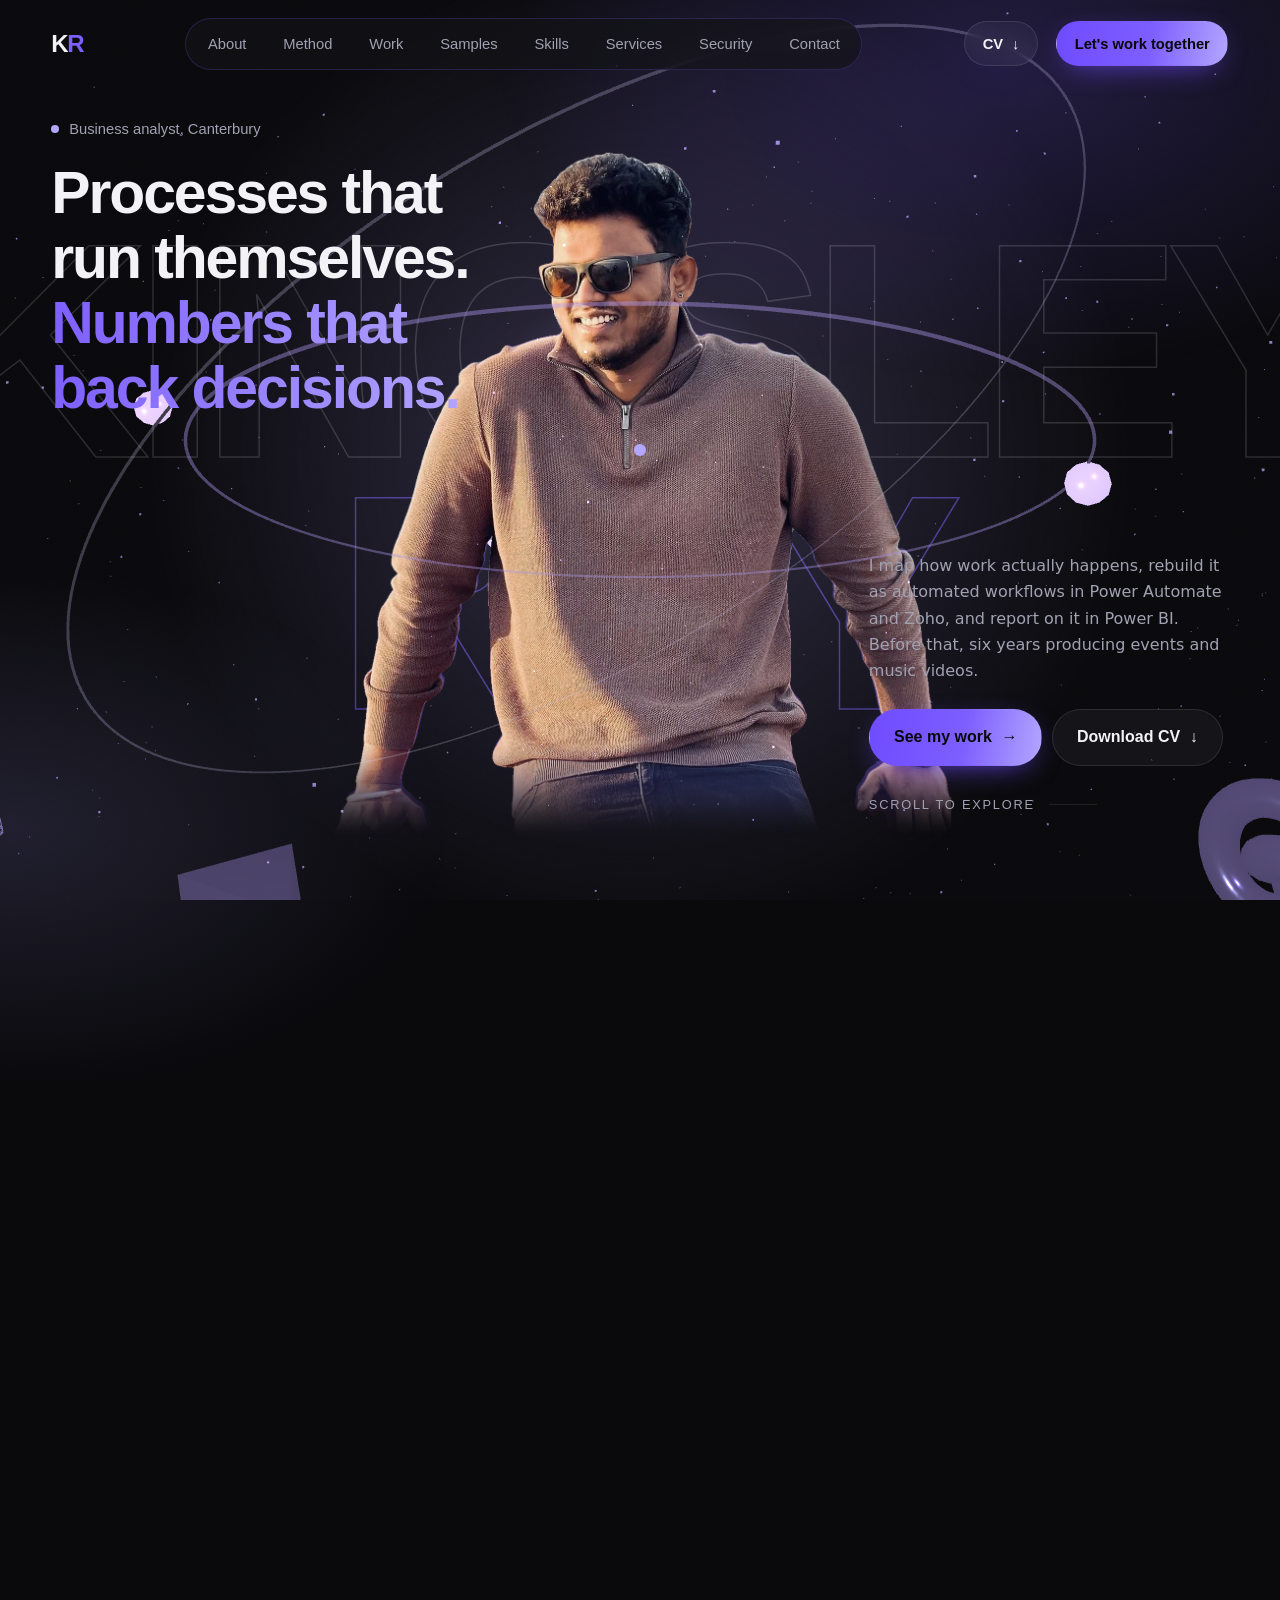
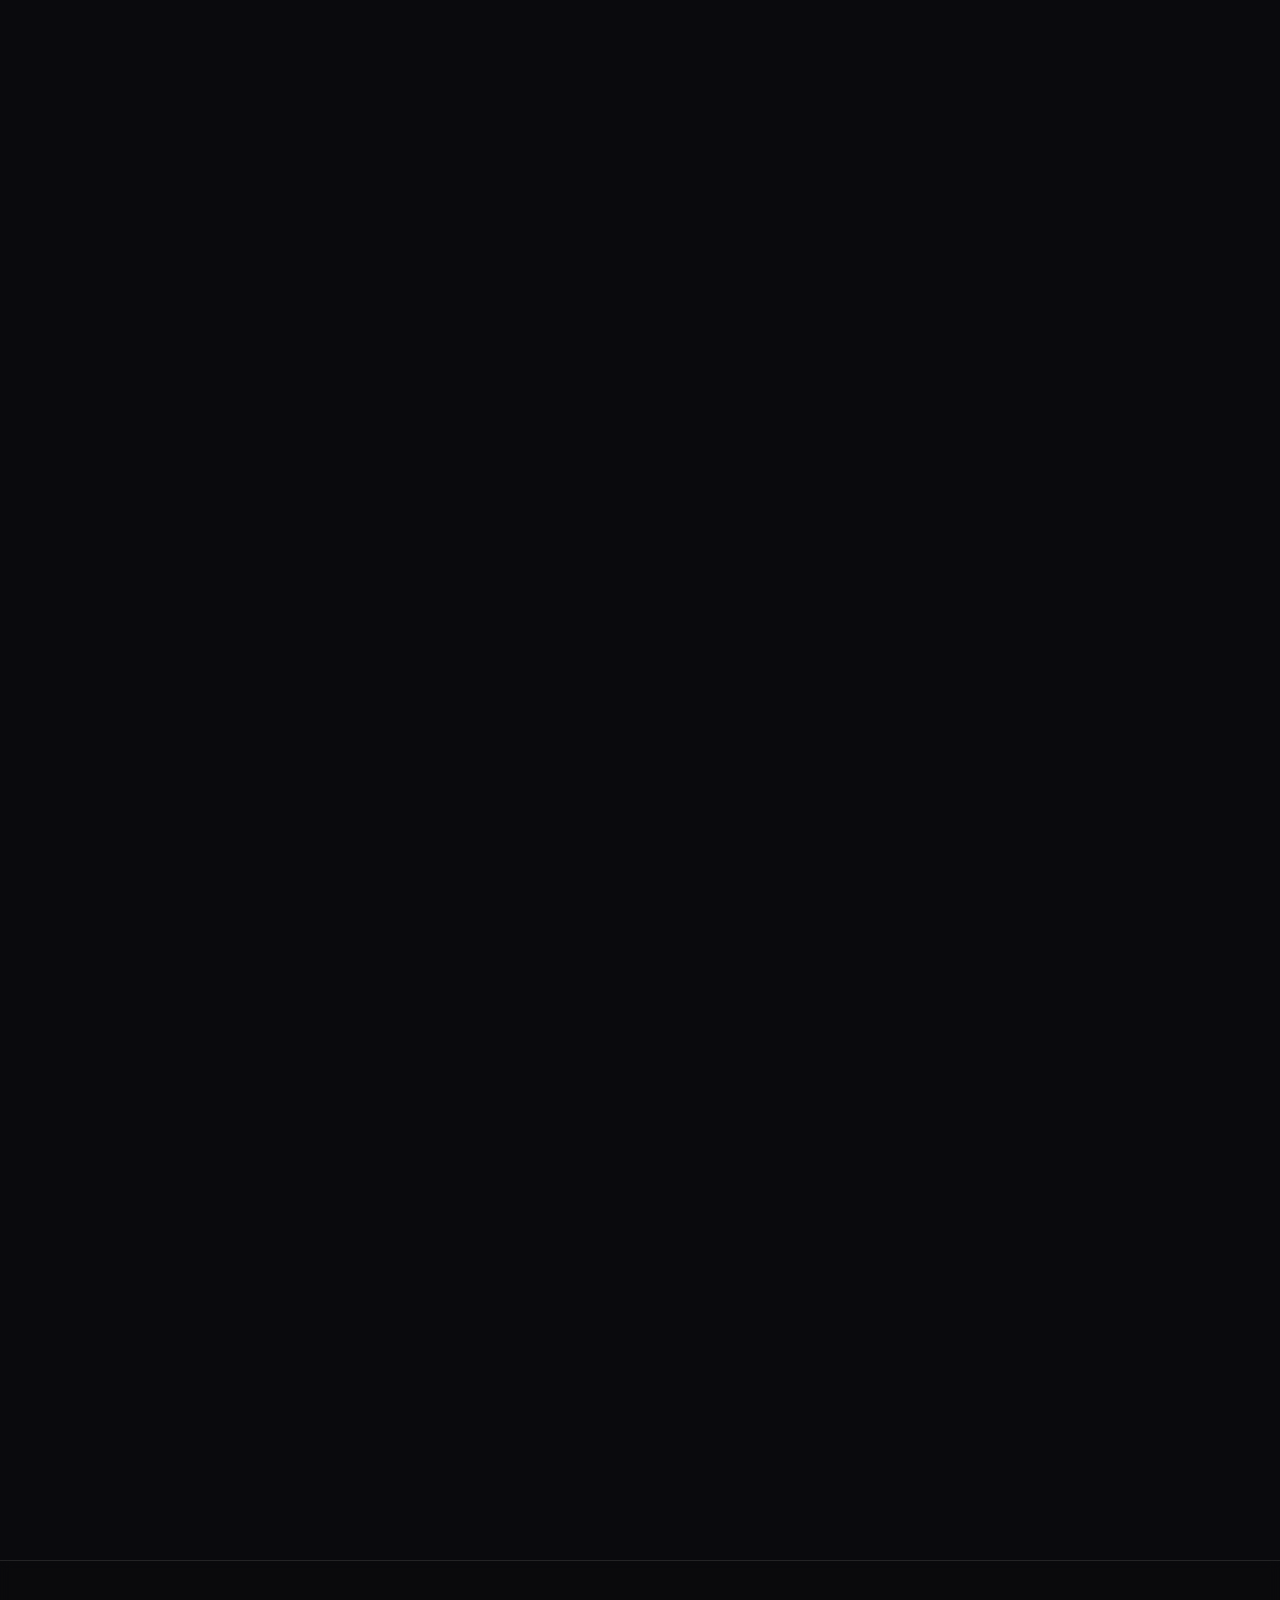
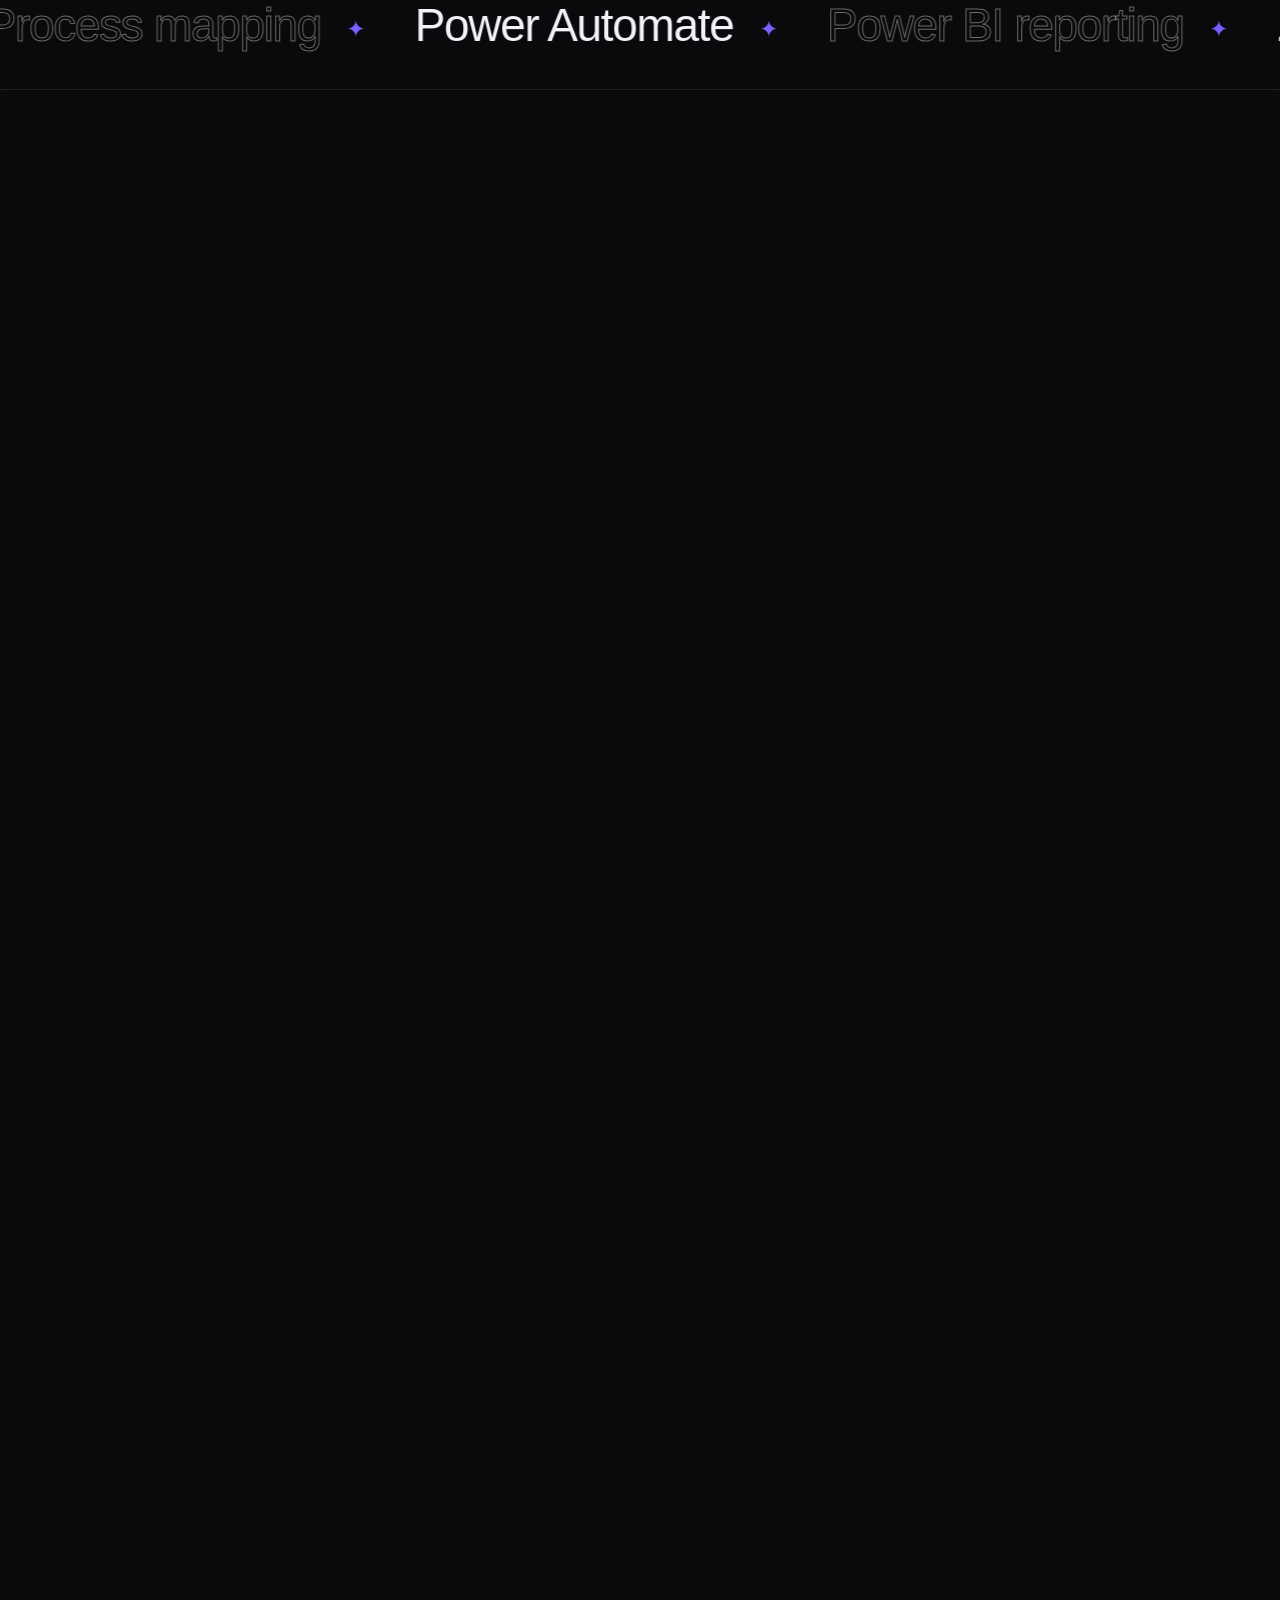
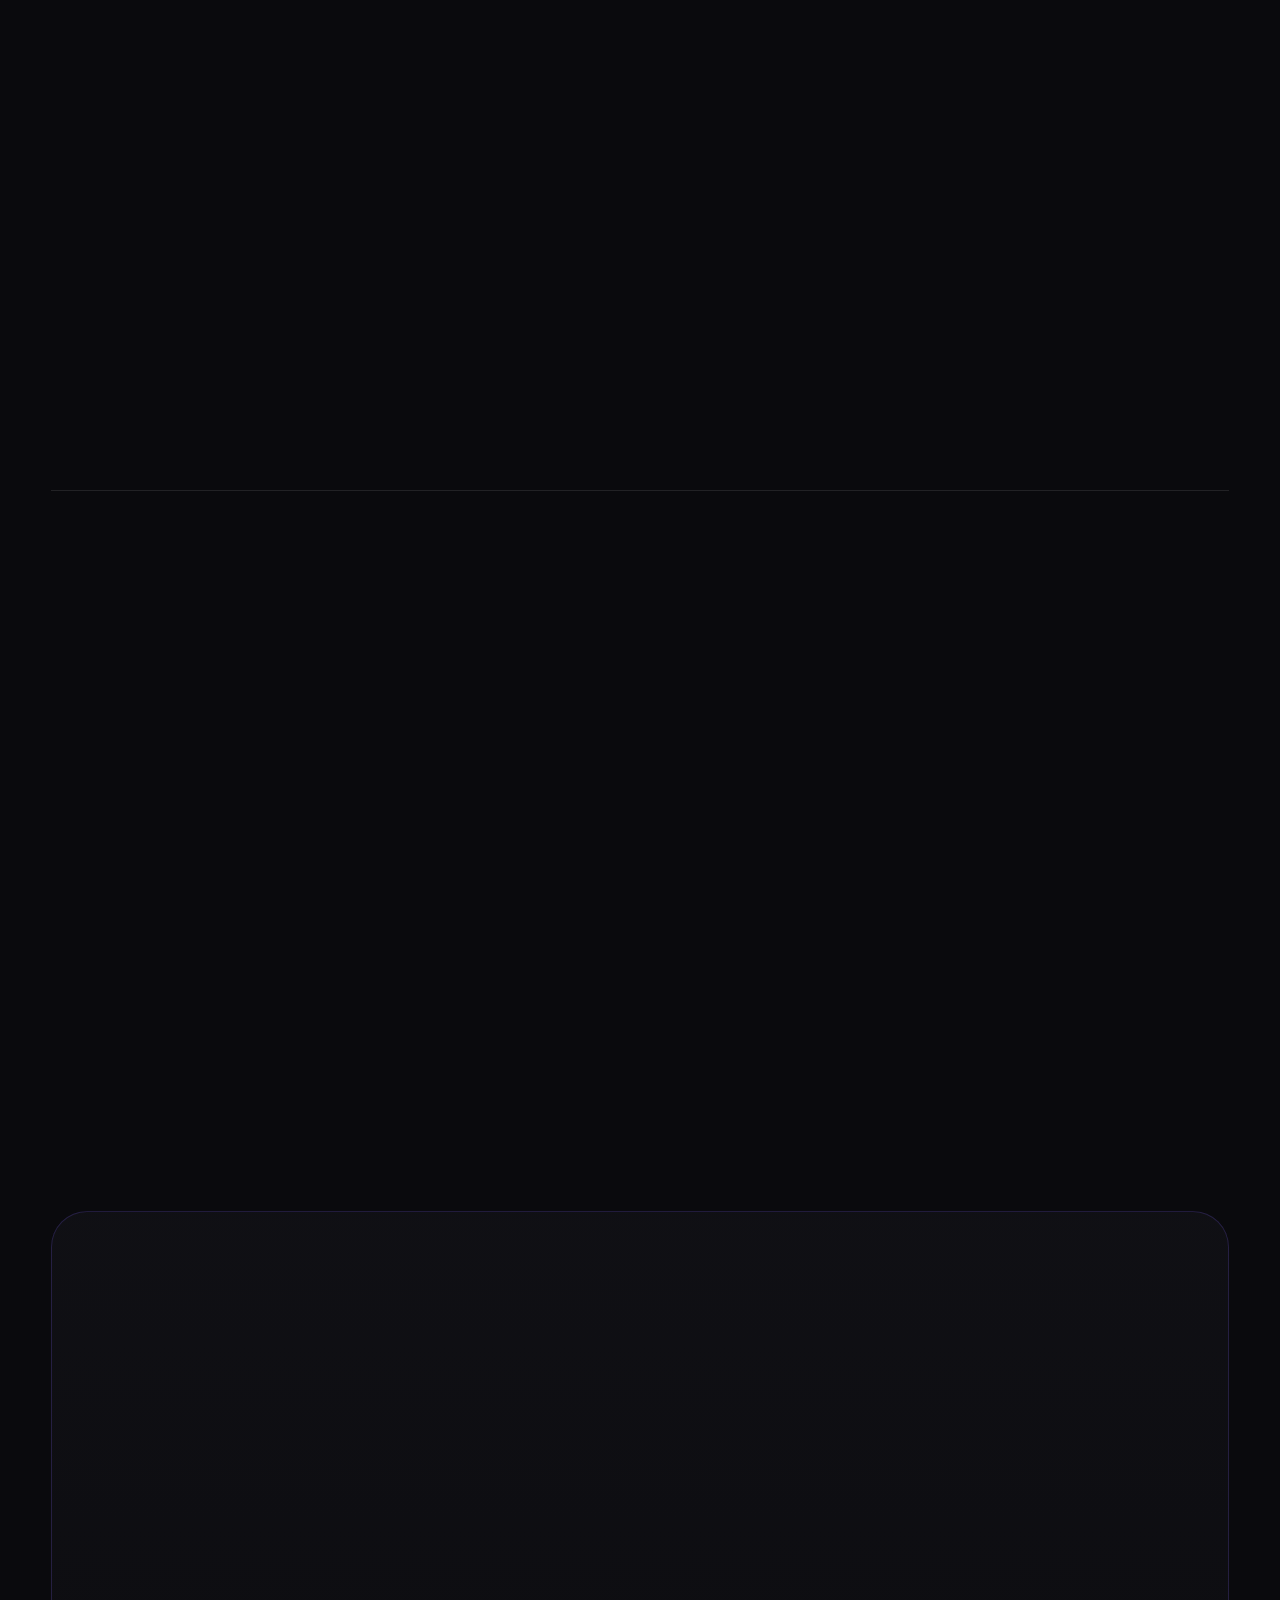
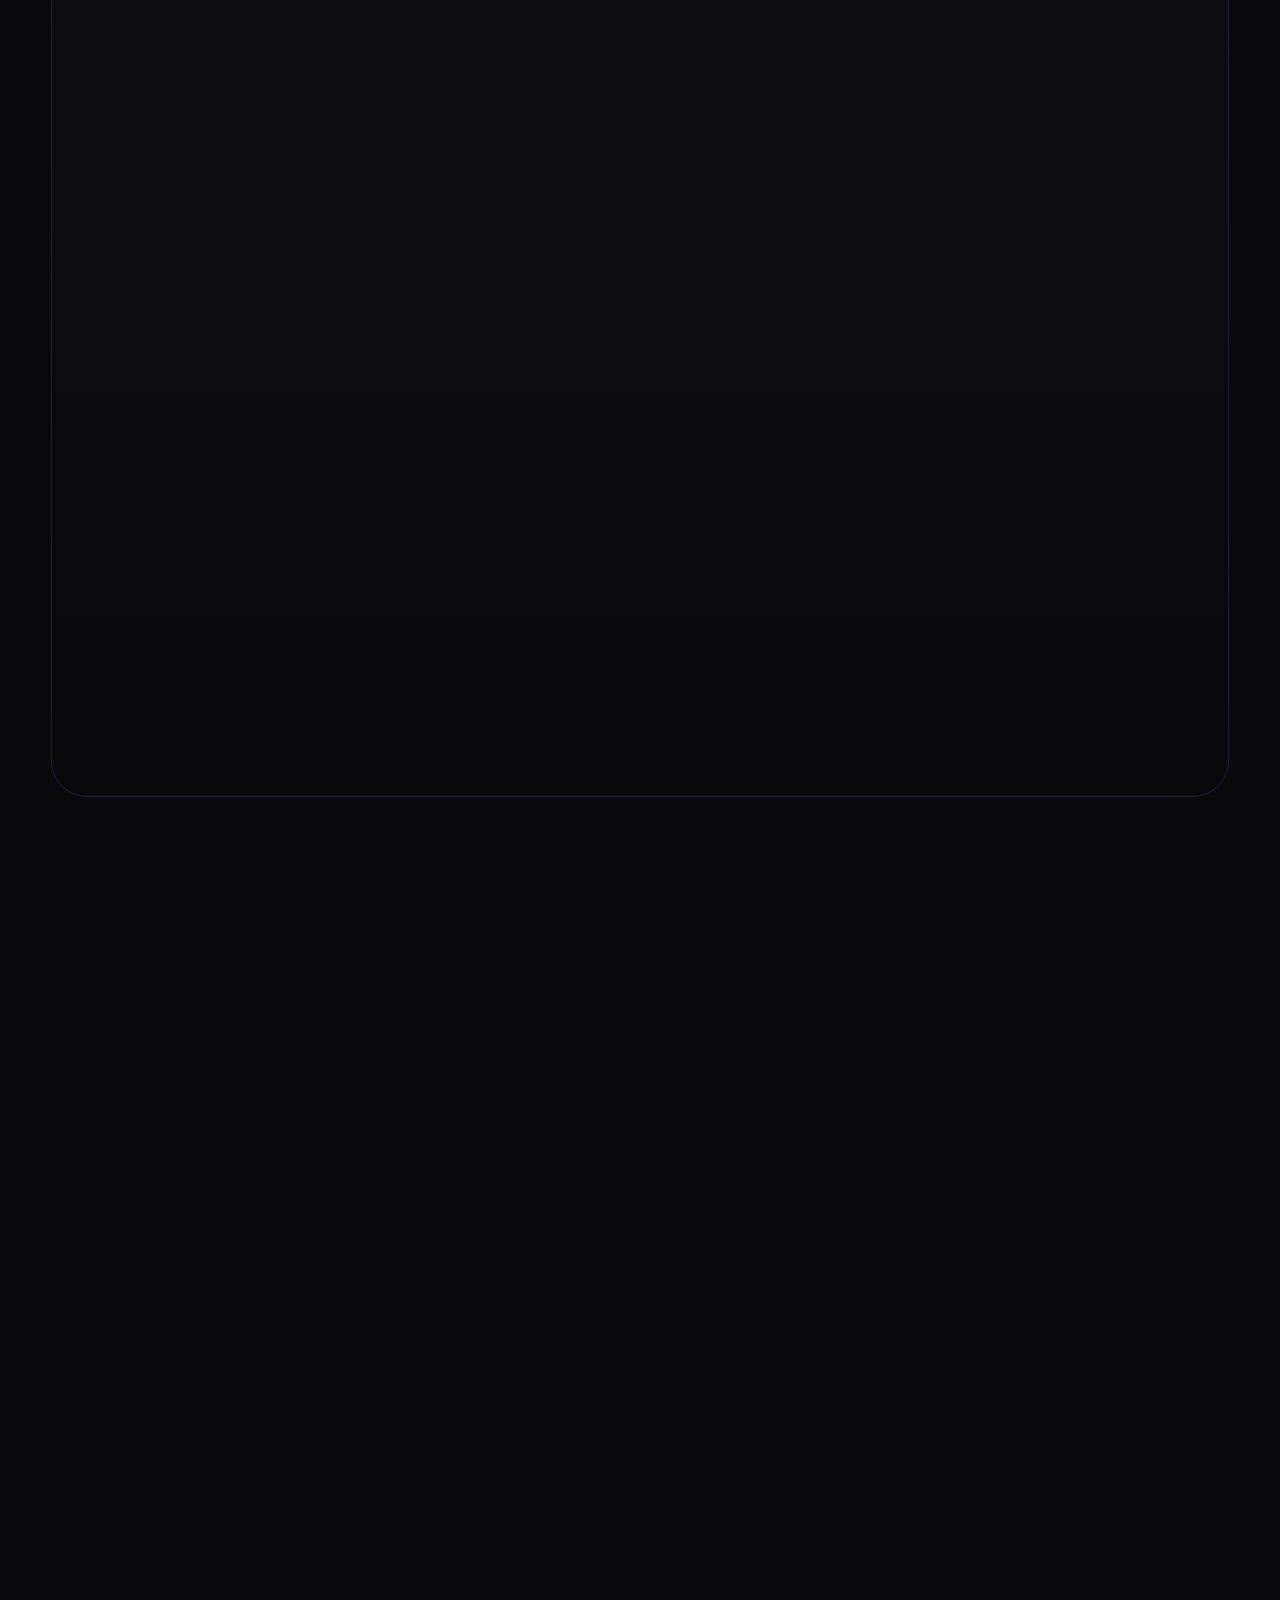
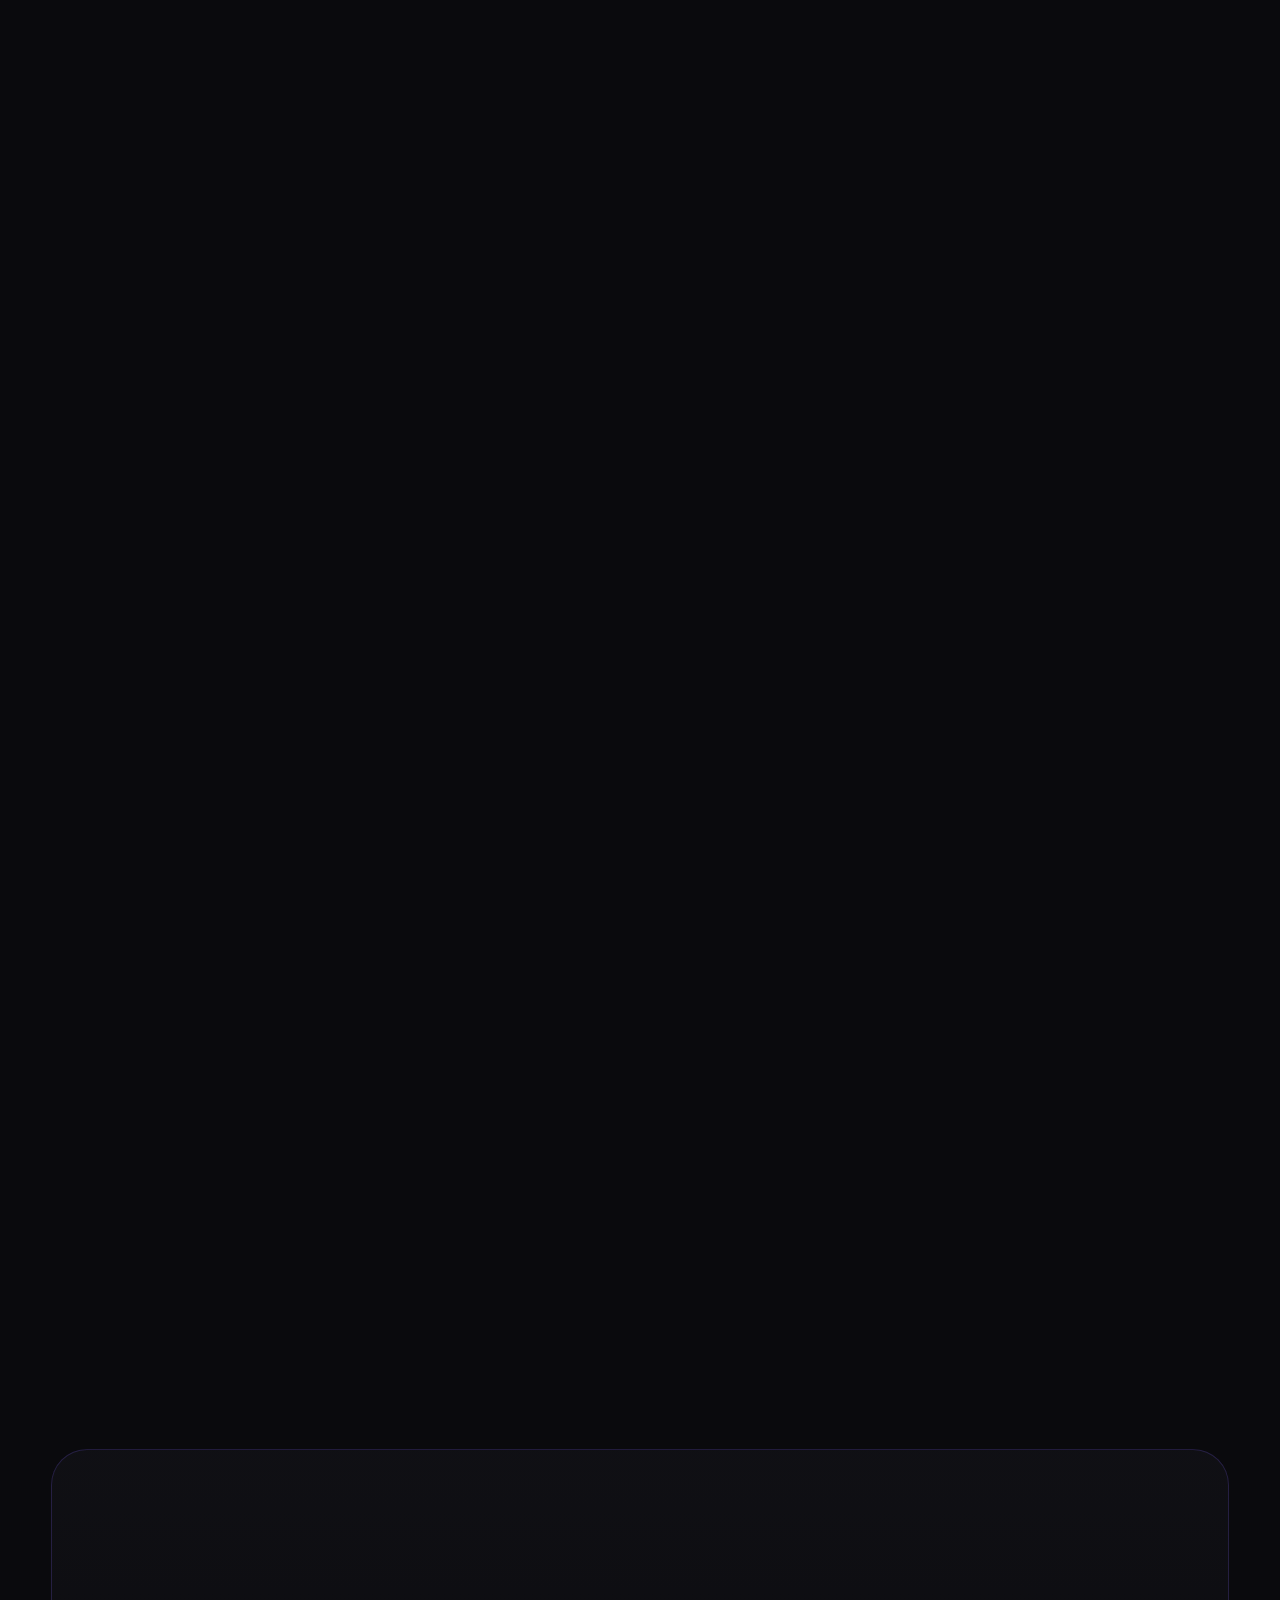
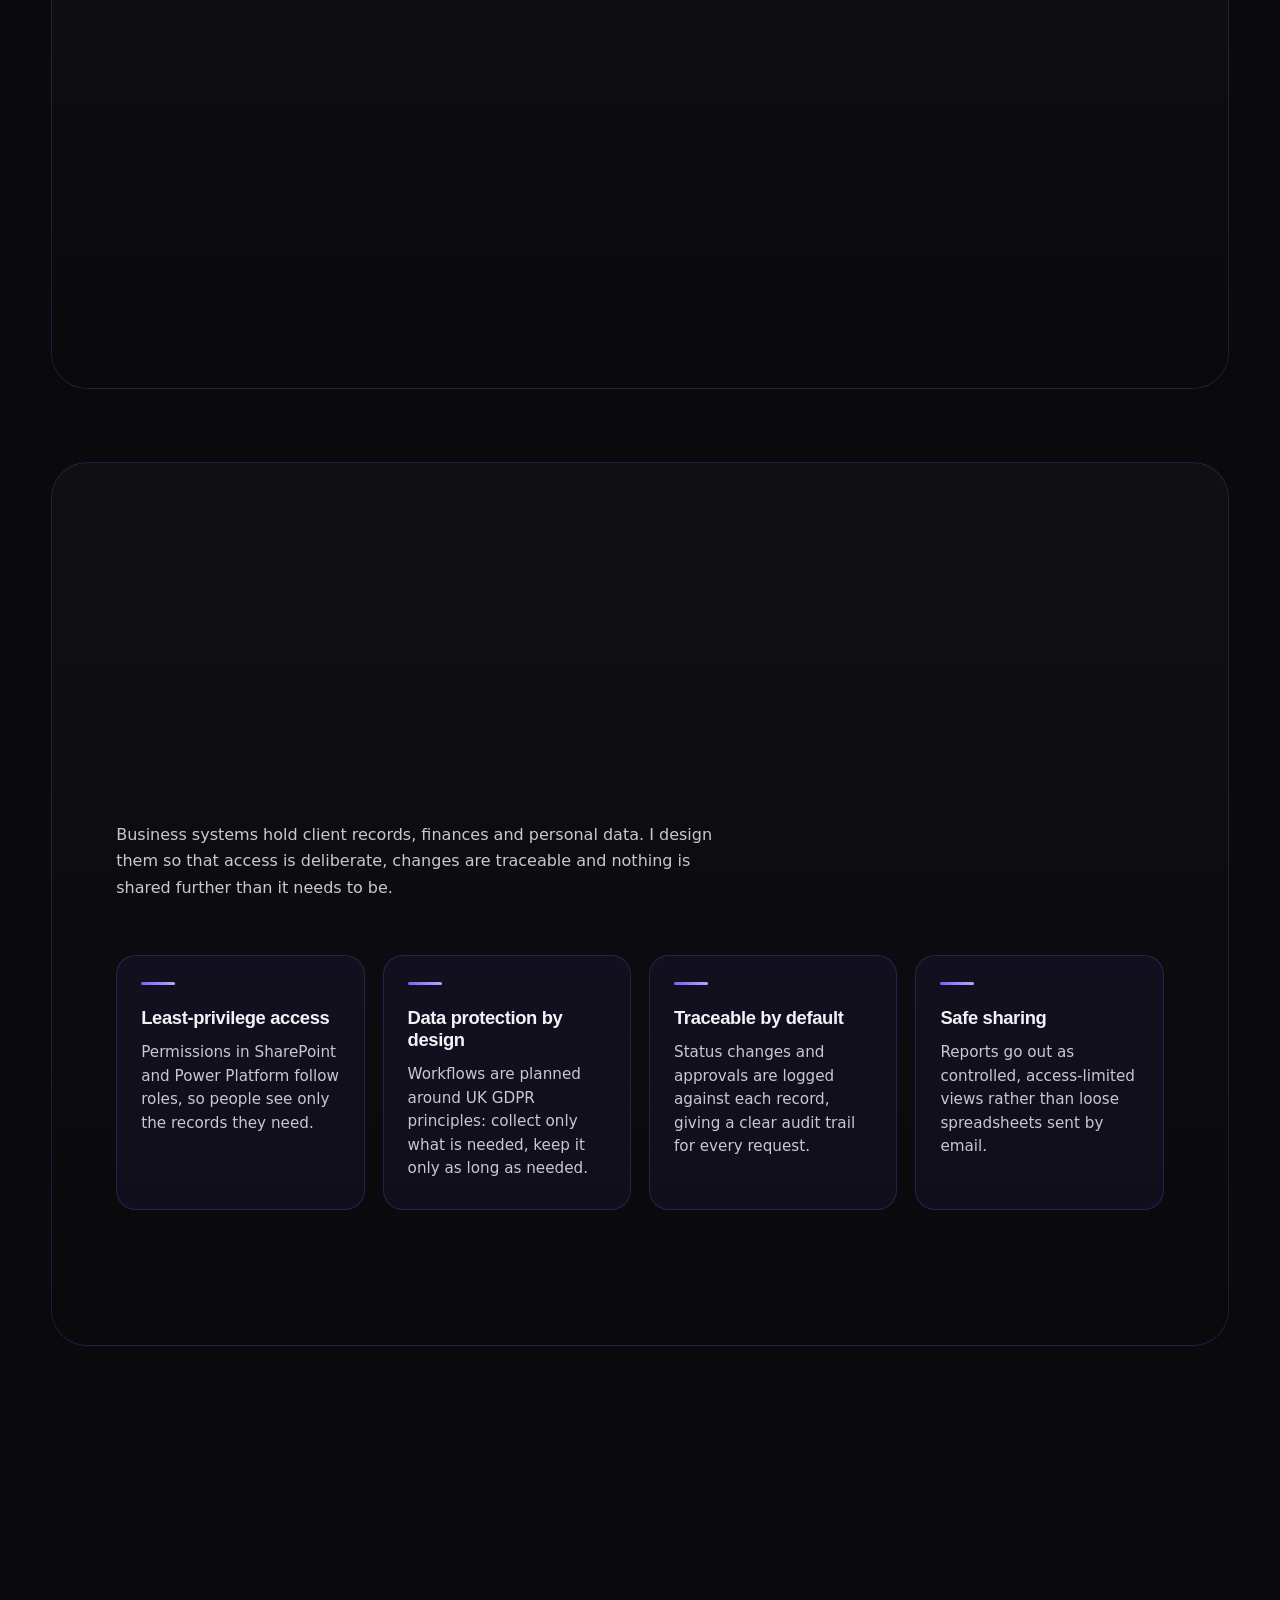
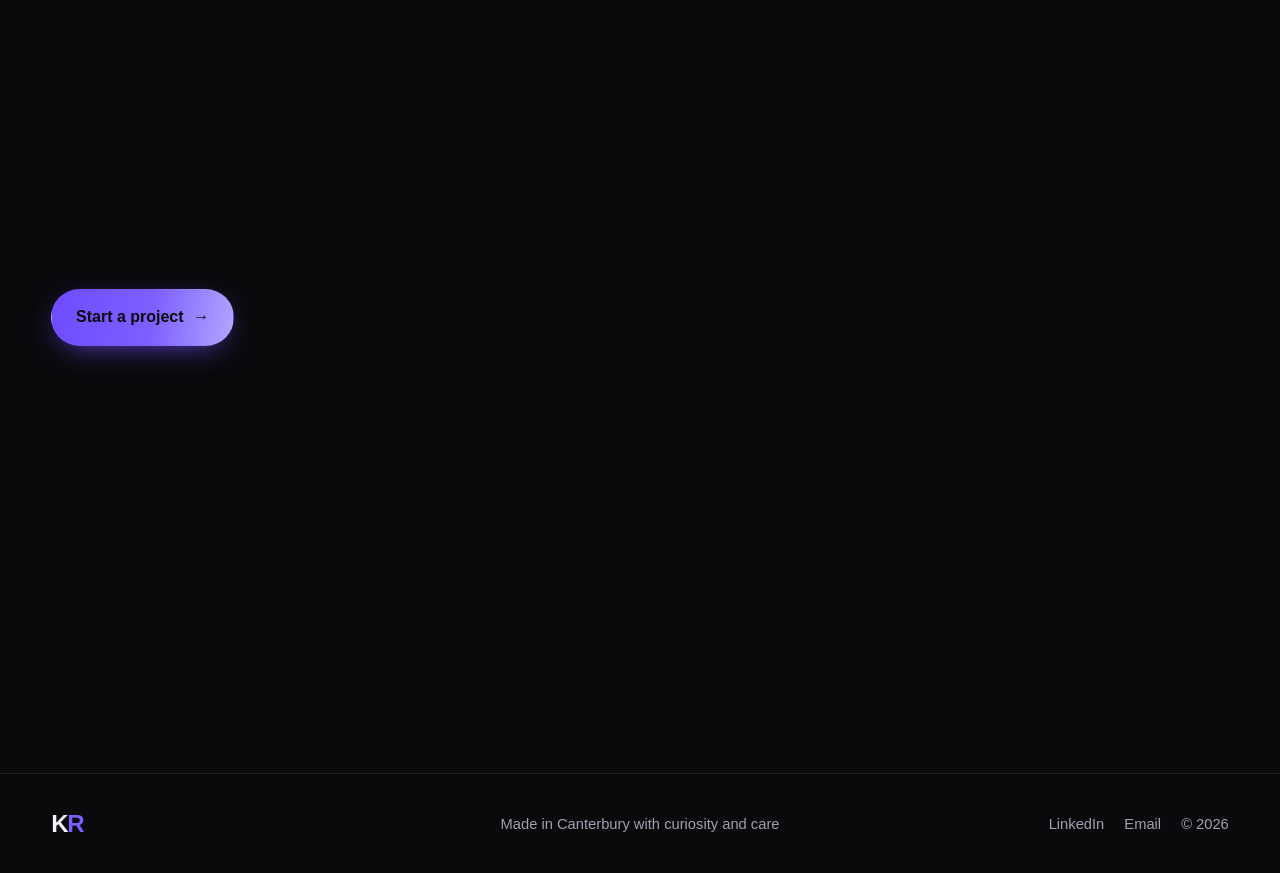
==== commit 70255696: "Restyle in onyx black and electric indigo; harden security - Onyx/indigo palette across CSS tokens, " ====
--- a/index.html
+++ b/index.html
@@ -8,8 +8,11 @@
 <meta property="og:title" content="Kingsley Roy — Business Analyst &amp; Creative Producer">
 <meta property="og:description" content="Process mapping, low-code automation and reporting. Previously an event and music video producer.">
 <meta property="og:type" content="website">
-<meta name="theme-color" content="#07070d">
-<link rel="icon" href="data:image/svg+xml,<svg xmlns='http://www.w3.org/2000/svg' viewBox='0 0 64 64'><rect width='64' height='64' rx='14' fill='%2307070d'/><text x='50%' y='58%' font-family='Arial' font-weight='700' font-size='28' fill='%238b5cf6' text-anchor='middle' dominant-baseline='middle'>KR</text></svg>">
+<meta http-equiv="Content-Security-Policy" content="default-src 'none'; script-src 'self'; style-src 'self' https://fonts.googleapis.com; font-src https://fonts.gstatic.com; img-src 'self' data:; connect-src 'self' https://formsubmit.co; form-action 'self'; base-uri 'none'; object-src 'none'; manifest-src 'self'; upgrade-insecure-requests">
+<meta name="referrer" content="strict-origin-when-cross-origin">
+<meta name="color-scheme" content="dark">
+<meta name="theme-color" content="#0a0a0d">
+<link rel="icon" href="data:image/svg+xml,<svg xmlns='http://www.w3.org/2000/svg' viewBox='0 0 64 64'><rect width='64' height='64' rx='14' fill='%230a0a0d'/><text x='50%' y='58%' font-family='Arial' font-weight='700' font-size='28' fill='%237d5fff' text-anchor='middle' dominant-baseline='middle'>KR</text></svg>">
 <link rel="preconnect" href="https://fonts.googleapis.com">
 <link rel="preconnect" href="https://fonts.gstatic.com" crossorigin>
 <link href="https://fonts.googleapis.com/css2?family=Inter:wght@300..600&family=Space+Grotesk:wght@400..700&display=swap" rel="stylesheet">
@@ -50,6 +53,7 @@
       <li><a href="#samples">Samples</a></li>
       <li><a href="#skills">Skills</a></li>
       <li><a href="#services">Services</a></li>
+      <li><a href="#security">Security</a></li>
       <li><a href="#contact">Contact</a></li>
     </ul>
   </nav>
@@ -67,6 +71,7 @@
   <a href="#samples">Sample projects</a>
   <a href="#skills">Skills</a>
   <a href="#services">Services</a>
+  <a href="#security">Security</a>
   <a href="#contact">Contact</a>
   <a href="Kingsley-Roy-CV.pdf" download>Download CV</a>
   <p>kingsleyroy14@gmail.com</p>
@@ -262,7 +267,7 @@
     <p>Worked examples built with fictional data to show how I turn campaign figures into decisions.</p>
   </div>
 
-  <a class="project tilt-card" href="samples/grow-your-kent-business.html" target="_blank" rel="noopener" data-cursor="Open">
+  <a class="project tilt-card" href="samples/grow-your-kent-business.html" target="_blank" rel="noopener noreferrer" data-cursor="Open">
     <div class="project__visual reveal-img" aria-hidden="true">
       <svg viewBox="0 0 800 550" preserveAspectRatio="xMidYMid slice">
         <rect width="800" height="550" fill="#141414"/>
@@ -393,6 +398,19 @@
 
 <!-- TESTIMONIALS: add real quotes here when you have them. Left out on purpose so nothing is invented. -->
 
+<!-- ============ SECURITY ============ -->
+<section class="section wrap security panel" id="security" data-hue="1" aria-labelledby="secTitle">
+  <p class="kicker">Security and trust</p>
+  <h2 id="secTitle">Built to protect your data.</h2>
+  <p class="security__lead">Business systems hold client records, finances and personal data. I design them so that access is deliberate, changes are traceable and nothing is shared further than it needs to be.</p>
+  <ul class="security__grid">
+    <li><h3>Least-privilege access</h3><p>Permissions in SharePoint and Power Platform follow roles, so people see only the records they need.</p></li>
+    <li><h3>Data protection by design</h3><p>Workflows are planned around UK GDPR principles: collect only what is needed, keep it only as long as needed.</p></li>
+    <li><h3>Traceable by default</h3><p>Status changes and approvals are logged against each record, giving a clear audit trail for every request.</p></li>
+    <li><h3>Safe sharing</h3><p>Reports go out as controlled, access-limited views rather than loose spreadsheets sent by email.</p></li>
+  </ul>
+</section>
+
 <!-- ============ CONTACT ============ -->
 <section class="section wrap contact" id="contact" data-hue="0">
   <div class="contact__grid">
@@ -403,13 +421,13 @@
       <ul class="contact__links">
         <li><a href="mailto:kingsleyroy14@gmail.com"><span>Email</span><span>kingsleyroy14@gmail.com</span></a></li>
         <li><a href="Kingsley-Roy-CV.pdf" download><span>CV (PDF)</span><span>Download</span></a></li>
-        <li><a href="https://www.linkedin.com/in/kingsleyroy" target="_blank" rel="noopener"><span>LinkedIn</span><span>/in/kingsleyroy</span></a></li>
+        <li><a href="https://www.linkedin.com/in/kingsleyroy" target="_blank" rel="noopener noreferrer"><span>LinkedIn</span><span>/in/kingsleyroy</span></a></li>
       </ul>
     </div>
-    <form class="form" id="contactForm" novalidate>
-      <input type="text" name="_gotcha" tabindex="-1" autocomplete="off" aria-hidden="true" style="position:absolute;left:-9999px;opacity:0">
-      <div class="field"><label for="fName">Name</label><input id="fName" name="name" autocomplete="name" required></div>
-      <div class="field"><label for="fEmail">Email</label><input id="fEmail" name="email" type="email" autocomplete="email" required></div>
+    <form class="form" id="contactForm" novalidate autocomplete="on">
+      <input type="text" name="_gotcha" tabindex="-1" autocomplete="off" aria-hidden="true" class="hp">
+      <div class="field"><label for="fName">Name</label><input id="fName" name="name" autocomplete="name" maxlength="80" required></div>
+      <div class="field"><label for="fEmail">Email</label><input id="fEmail" name="email" type="email" autocomplete="email" maxlength="120" required></div>
       <div class="field"><label for="fType">What do you need?</label>
         <select id="fType" name="type">
           <option>Digitalisation and process automation</option>
@@ -420,9 +438,10 @@
           <option>Something else</option>
         </select>
       </div>
-      <div class="field"><label for="fMsg">Message</label><textarea id="fMsg" name="message" required></textarea></div>
+      <div class="field"><label for="fMsg">Message</label><textarea id="fMsg" name="message" maxlength="2000" required></textarea></div>
       <div><button class="btn btn--solid" type="submit">Send message <span class="arr">→</span></button></div>
       <p class="form__note" id="formNote" aria-live="polite"></p>
+      <p class="form__privacy">Your details are used only to reply to this enquiry. They are sent over an encrypted connection, never sold or shared, and deleted when no longer needed.</p>
     </form>
   </div>
 </section>
@@ -641,7 +660,7 @@
       <div><b>Live</b><span>updates for clients through their own dashboard</span></div>
     </div>
     <div></div>
-    <div><p style="margin-top:24px">Sales, production and post-production now work from the same records, so hand-offs are visible, follow-ups happen on time and client issues are picked up quickly.</p></div>
+    <div><p class="mt-24">Sales, production and post-production now work from the same records, so hand-offs are visible, follow-ups happen on time and client issues are picked up quickly.</p></div>
   </section>
 
   <a class="case__next" href="#case-ica" data-case="case-ica"><small>Next case study</small><strong>Invictas club website →</strong></a>
@@ -702,7 +721,7 @@
         <li>Live scores and club activities now sit under one roof.</li>
         <li>The feedback box has improved communication between the committee and players.</li>
       </ul>
-      <p style="margin-top:28px"><a class="btn btn--solid" href="https://invictas-website.vercel.app" target="_blank" rel="noopener">Visit the live site <span class="arr">↗</span></a></p>
+      <p class="mt-28"><a class="btn btn--solid" href="https://invictas-website.vercel.app" target="_blank" rel="noopener noreferrer">Visit the live site <span class="arr">↗</span></a></p>
     </div>
   </section>
 
@@ -713,7 +732,7 @@
   <a href="#top" class="logo">K<b>R</b></a>
   <p>Made in Canterbury with curiosity and care</p>
   <div class="footer__social">
-    <a href="https://www.linkedin.com/in/kingsleyroy" target="_blank" rel="noopener">LinkedIn</a>
+    <a href="https://www.linkedin.com/in/kingsleyroy" target="_blank" rel="noopener noreferrer">LinkedIn</a>
     <a href="mailto:kingsleyroy14@gmail.com">Email</a>
     <span>© 2026</span>
   </div>
--- a/css/style.css
+++ b/css/style.css
@@ -2,14 +2,14 @@
    TOKENS
    ========================================================= */
 :root{
-  --bg:#07070d;
+  --bg:#0a0a0d;
   --ink:#f2f2f7;
-  --muted:#9a9aae;
+  --muted:#a1a1b2;
   --rule:rgba(255,255,255,.1);
   --glass:rgba(255,255,255,.045);
   --glass-2:rgba(255,255,255,.08);
-  --accent:#8b5cf6;           /* updated live by main.js as the 3D scene changes colour */
-  --accent-2:#22d3ee;
+  --accent:#7d5fff;           /* updated live by main.js as the 3D scene changes colour */
+  --accent-2:#b3a6ff;
   --display:"Space Grotesk","Helvetica Neue",Arial,sans-serif;
   --body:"Inter",system-ui,-apple-system,"Segoe UI",Arial,sans-serif;
   --pad:clamp(20px,4vw,64px);
@@ -42,7 +42,7 @@
    ========================================================= */
 #gl{position:fixed;inset:0;width:100%;height:100%;z-index:2;pointer-events:none}
 .veil{position:fixed;inset:0;z-index:2;pointer-events:none;opacity:0;
-  background:radial-gradient(120% 90% at 50% 40%,rgba(7,7,13,.55),rgba(7,7,13,.86))}
+  background:radial-gradient(120% 90% at 50% 40%,rgba(10,10,13,.55),rgba(10,10,13,.86))}
 .scrollbar{position:fixed;left:0;top:0;right:0;height:3px;z-index:600;pointer-events:none}
 .scrollbar span{display:block;height:100%;width:100%;transform:scaleX(0);transform-origin:left;background:linear-gradient(90deg,var(--accent),var(--accent-2))}
 body::before{ /* ambient glow that follows the accent colour */
@@ -63,7 +63,7 @@
   backdrop-filter:blur(10px);-webkit-backdrop-filter:blur(10px);will-change:transform;
   transition:background .4s var(--ease),border-color .4s var(--ease),color .4s var(--ease),box-shadow .4s var(--ease)}
 .btn:hover{border-color:var(--accent);box-shadow:0 0 0 1px var(--accent),0 10px 40px -10px var(--accent)}
-.btn--solid{background:linear-gradient(95deg,var(--accent),var(--accent-2));border-color:transparent;color:#07070d}
+.btn--solid{background:linear-gradient(95deg,var(--accent),var(--accent-2));border-color:transparent;color:#0a0a0d}
 .btn--solid:hover{box-shadow:0 12px 50px -8px var(--accent);border-color:transparent}
 .btn .arr{display:inline-block;transition:transform .4s var(--ease)}
 .btn:hover .arr{transform:translateX(5px)}
@@ -81,8 +81,8 @@
 
 .curtain{position:fixed;inset:0;z-index:700;display:flex;pointer-events:none;visibility:hidden}
 .curtain.on{visibility:visible;pointer-events:all}
-.curtain i{flex:1;background:#0c0c16;transform:scaleY(0);transform-origin:bottom;border-right:1px solid rgba(255,255,255,.04)}
-.curtain i:nth-child(odd){background:#0a0a12}
+.curtain i{flex:1;background:#0d0d12;transform:scaleY(0);transform-origin:bottom;border-right:1px solid rgba(255,255,255,.04)}
+.curtain i:nth-child(odd){background:#0b0b0f}
 .curtain__label{position:absolute;left:50%;top:50%;transform:translate(-50%,-50%);font-family:var(--display);font-weight:700;
   font-size:clamp(28px,5vw,72px);letter-spacing:-.03em;text-align:center;opacity:0;max-width:90vw;
   background:linear-gradient(95deg,var(--accent),var(--accent-2));-webkit-background-clip:text;background-clip:text;color:transparent}
@@ -92,7 +92,7 @@
    ========================================================= */
 .nav{position:fixed;top:0;left:0;right:0;z-index:500;display:flex;align-items:center;justify-content:space-between;gap:24px;
   padding:18px var(--pad);border-bottom:1px solid transparent;transition:background .4s var(--ease),border-color .4s var(--ease),transform .6s var(--ease)}
-.nav.scrolled{background:rgba(7,7,13,.62);backdrop-filter:blur(16px);-webkit-backdrop-filter:blur(16px);border-bottom-color:var(--rule)}
+.nav.scrolled{background:rgba(10,10,13,.62);backdrop-filter:blur(16px);-webkit-backdrop-filter:blur(16px);border-bottom-color:var(--rule)}
 .nav.hide{transform:translateY(-100%)}
 .logo{font-family:var(--display);font-weight:700;font-size:1.5rem;letter-spacing:-.05em;text-decoration:none}
 .logo b{color:var(--accent)}
@@ -102,7 +102,7 @@
 .nav__right{display:flex;align-items:center;gap:18px}
 .nav .btn{padding:.65em 1.2em;font-size:.92rem}
 .menu-btn{display:none;background:var(--glass);border:1px solid var(--rule);border-radius:999px;padding:.5em 1.1em;cursor:pointer;font-family:var(--display);font-weight:600}
-.mobile-menu{position:fixed;inset:0;z-index:499;background:rgba(7,7,13,.97);display:flex;flex-direction:column;justify-content:center;padding:var(--pad);
+.mobile-menu{position:fixed;inset:0;z-index:499;background:rgba(10,10,13,.97);display:flex;flex-direction:column;justify-content:center;padding:var(--pad);
   clip-path:circle(0% at 100% 0);transition:clip-path .8s var(--ease);visibility:hidden}
 .mobile-menu.open{clip-path:circle(150% at 100% 0);visibility:visible}
 .mobile-menu a{font-family:var(--display);font-weight:700;font-size:clamp(44px,12vw,72px);text-decoration:none;line-height:1.15;letter-spacing:-.04em}
@@ -153,7 +153,7 @@
    ========================================================= */
 .about__grid{display:grid;grid-template-columns:1fr 1.3fr;gap:clamp(30px,6vw,110px);align-items:start}
 .about h2,.work__head h2,.contact h2,.community h2{font-size:clamp(46px,7vw,120px)}
-.about__text p{margin:0 0 1.1em;max-width:60ch;color:#c9c9d6}
+.about__text p{margin:0 0 1.1em;max-width:60ch;color:#c8c8d4}
 .about__text .lead{font-family:var(--display);font-weight:500;font-size:clamp(22px,2vw,30px);line-height:1.35;letter-spacing:-.02em;color:var(--ink)}
 .stats{display:grid;grid-template-columns:repeat(4,1fr);gap:16px;margin-top:clamp(60px,9vh,110px)}
 .stat{padding:26px 24px;border:1px solid var(--rule);border-radius:24px;background:var(--glass);backdrop-filter:blur(14px);-webkit-backdrop-filter:blur(14px);
@@ -167,7 +167,7 @@
 /* =========================================================
    MARQUEE
    ========================================================= */
-.marquee{border-block:1px solid var(--rule);overflow:hidden;padding-block:26px;position:relative;z-index:3;background:rgba(7,7,13,.4);backdrop-filter:blur(6px)}
+.marquee{border-block:1px solid var(--rule);overflow:hidden;padding-block:26px;position:relative;z-index:3;background:rgba(10,10,13,.4);backdrop-filter:blur(6px)}
 .marquee__track{display:flex;width:max-content;will-change:transform}
 .marquee__track span{font-family:var(--display);font-weight:500;font-size:clamp(28px,3.6vw,56px);letter-spacing:-.03em;white-space:nowrap;padding-right:1.1em;color:transparent;-webkit-text-stroke:1px rgba(255,255,255,.4)}
 .marquee__track span:nth-child(even){color:var(--ink);-webkit-text-stroke:0}
@@ -185,7 +185,7 @@
 .steps li:first-child{border-top:0;padding-top:0}
 .steps li::before{content:counter(step,decimal-leading-zero);grid-row:span 3;font-family:var(--display);font-weight:700;font-size:1.6rem;line-height:1.2;color:var(--accent);font-variant-numeric:tabular-nums}
 .steps h4{margin:0;font-family:var(--display);font-weight:600;font-size:1.3rem;line-height:1.25;letter-spacing:-.02em}
-.steps p{margin:0;color:#c9c9d6}
+.steps p{margin:0;color:#c8c8d4}
 .steps .apps{font-family:var(--display);font-size:.85rem;color:var(--accent-2);margin-top:4px}
 .method .steps li{grid-template-columns:56px 1fr}
 @media (max-width:900px){.method{grid-template-columns:1fr}.method>div:first-child{position:static}.steps li{grid-template-columns:44px 1fr}}
@@ -199,7 +199,7 @@
   padding-block:clamp(30px,5vh,60px);border-top:1px solid var(--rule);perspective:1400px}
 .project:nth-of-type(even){grid-template-columns:1fr 1.35fr}
 .project:nth-of-type(even) .project__visual{order:2}
-.project__visual{position:relative;aspect-ratio:16/11;overflow:hidden;border-radius:28px;background:#0d0d18;border:1px solid var(--rule);
+.project__visual{position:relative;aspect-ratio:16/11;overflow:hidden;border-radius:28px;background:#0e0e13;border:1px solid var(--rule);
   transform-style:preserve-3d;will-change:transform;transition:box-shadow .6s var(--ease),transform .5s var(--ease);
   box-shadow:0 30px 80px -40px rgba(0,0,0,.8)}
 .project:hover .project__visual{box-shadow:0 40px 100px -30px color-mix(in srgb,var(--accent) 55%,transparent)}
@@ -212,7 +212,7 @@
 .project__meta{font-family:var(--display);color:var(--accent-2);font-size:.9rem;margin:0 0 14px}
 .project h3{font-size:clamp(32px,3.8vw,64px);transition:translate .6s var(--ease)}
 .project:hover h3{translate:10px 0}
-.project p{max-width:48ch;margin:18px 0 18px;color:#c9c9d6}
+.project p{max-width:48ch;margin:18px 0 18px;color:#c8c8d4}
 .project__tools{display:flex;flex-wrap:wrap;gap:8px;list-style:none;padding:0;margin:0 0 24px}
 .project__tools li{font-family:var(--display);font-size:.82rem;border:1px solid var(--rule);background:var(--glass);border-radius:999px;padding:.3em .85em}
 .project__link{font-family:var(--display);font-weight:600;display:inline-flex;gap:.5em;align-items:center;color:var(--accent)}
@@ -245,12 +245,12 @@
 .skill--feature .skill__head{max-width:46ch;display:grid;gap:12px}
 .skill--feature h3{font-size:clamp(28px,3.4vw,52px)}
 .skill--feature p{color:#d4d4e0;font-size:1.02rem}
-.skill__tag{justify-self:start;font-family:var(--display);font-size:.72rem;letter-spacing:.14em;text-transform:uppercase;padding:.3em .8em;border-radius:999px;background:linear-gradient(95deg,var(--accent),var(--accent-2));color:#07070d;font-weight:700}
+.skill__tag{justify-self:start;font-family:var(--display);font-size:.72rem;letter-spacing:.14em;text-transform:uppercase;padding:.3em .8em;border-radius:999px;background:linear-gradient(95deg,var(--accent),var(--accent-2));color:#0a0a0d;font-weight:700}
 .chips{display:flex;flex-wrap:wrap;gap:8px;list-style:none;padding:0;margin:auto 0 0}
 .skill--feature .chips{margin:0;justify-content:flex-end;max-width:52ch}
-.chips li{font-family:var(--display);font-size:.88rem;border:1px solid var(--rule);background:rgba(7,7,13,.35);border-radius:999px;padding:.4em .95em;transition:border-color .3s,color .3s}
+.chips li{font-family:var(--display);font-size:.88rem;border:1px solid var(--rule);background:rgba(10,10,13,.35);border-radius:999px;padding:.4em .95em;transition:border-color .3s,color .3s}
 .chips li:hover{border-color:var(--accent);color:var(--accent)}
-.chips li.hot{background:linear-gradient(95deg,var(--accent),var(--accent-2));border-color:transparent;color:#07070d;font-weight:600}
+.chips li.hot{background:linear-gradient(95deg,var(--accent),var(--accent-2));border-color:transparent;color:#0a0a0d;font-weight:600}
 @media (max-width:900px){.skill{grid-column:1/-1}.skill--feature{flex-direction:column;align-items:flex-start}.skill--feature .chips{justify-content:flex-start}}
 
 /* =========================================================
@@ -263,7 +263,7 @@
 .service:hover{background:var(--glass);translate:8px 0}
 .service h3{font-size:clamp(24px,2.6vw,42px);transition:color .4s}
 .service:hover h3{color:var(--accent)}
-.service p{margin:0;max-width:46ch;color:#c9c9d6}
+.service p{margin:0;max-width:46ch;color:#c8c8d4}
 .service small{font-family:var(--display);color:var(--muted);font-size:.88rem;justify-self:end;text-align:right}
 @media (max-width:900px){.service{grid-template-columns:1fr;gap:10px}.service small{justify-self:start;text-align:left}}
 
@@ -289,10 +289,10 @@
    ========================================================= */
 .community{margin-block:clamp(40px,8vh,100px)}
 .community__grid{display:grid;grid-template-columns:1.2fr 1fr;gap:clamp(30px,6vw,110px);align-items:end}
-.community p{max-width:52ch;color:#c9c9d6}
+.community p{max-width:52ch;color:#c8c8d4}
 @media (max-width:900px){.community__grid{grid-template-columns:1fr}}
 .contact__grid{display:grid;grid-template-columns:1fr 1fr;gap:clamp(40px,7vw,120px)}
-.contact__lead{max-width:44ch;margin:26px 0 34px;color:#c9c9d6}
+.contact__lead{max-width:44ch;margin:26px 0 34px;color:#c8c8d4}
 .contact__links{list-style:none;padding:0;margin:40px 0 0}
 .contact__links li{border-top:1px solid var(--rule)}
 .contact__links a{display:flex;justify-content:space-between;gap:16px;padding:18px 0;text-decoration:none;font-family:var(--display);font-size:1.1rem}
@@ -302,12 +302,12 @@
 .field label{display:block;font-family:var(--display);font-size:.85rem;color:var(--muted);margin-bottom:6px}
 .field input,.field select,.field textarea{width:100%;background:transparent;border:0;border-bottom:1px solid var(--rule);padding:10px 0;font-size:1.05rem;border-radius:0;transition:border-color .3s,box-shadow .3s}
 .field select{appearance:none;background-image:linear-gradient(45deg,transparent 50%,currentColor 50%),linear-gradient(135deg,currentColor 50%,transparent 50%);background-position:calc(100% - 12px) 55%,calc(100% - 6px) 55%;background-size:6px 6px;background-repeat:no-repeat}
-.field select option{background:#12121c;color:var(--ink)}
+.field select option{background:#131318;color:var(--ink)}
 .field textarea{min-height:120px;resize:vertical}
 .field input:focus,.field select:focus,.field textarea:focus{outline:none;border-bottom-color:var(--accent);box-shadow:0 1px 0 var(--accent)}
 .form__note{font-size:.92rem;color:var(--muted);min-height:1.5em;margin:0}
 @media (max-width:900px){.contact__grid{grid-template-columns:1fr}}
-.footer{position:relative;z-index:3;display:grid;grid-template-columns:1fr auto 1fr;align-items:center;gap:20px;padding:30px var(--pad);border-top:1px solid var(--rule);font-family:var(--display);font-size:.92rem;background:rgba(7,7,13,.7)}
+.footer{position:relative;z-index:3;display:grid;grid-template-columns:1fr auto 1fr;align-items:center;gap:20px;padding:30px var(--pad);border-top:1px solid var(--rule);font-family:var(--display);font-size:.92rem;background:rgba(10,10,13,.7)}
 .footer p{margin:0;color:var(--muted)}
 .footer__social{display:flex;gap:20px;justify-content:flex-end;color:var(--muted)}
 .footer__social a{text-decoration:none}
@@ -319,7 +319,7 @@
    ========================================================= */
 .cursor{position:fixed;left:0;top:0;z-index:650;pointer-events:none;width:12px;height:12px;margin:-6px 0 0 -6px;border-radius:50%;background:var(--accent-2);
   display:grid;place-items:center;transition:width .35s var(--ease),height .35s var(--ease),margin .35s var(--ease),background .35s,opacity .3s;mix-blend-mode:normal}
-.cursor span{font-family:var(--display);font-weight:600;font-size:.72rem;color:#07070d;opacity:0;transition:opacity .2s}
+.cursor span{font-family:var(--display);font-weight:600;font-size:.72rem;color:#0a0a0d;opacity:0;transition:opacity .2s}
 .cursor.hover{width:48px;height:48px;margin:-24px 0 0 -24px;background:transparent;border:1px solid var(--accent-2)}
 .cursor.label{width:90px;height:90px;margin:-45px 0 0 -45px;background:var(--accent-2);border:0}
 .cursor.label span{opacity:1}
@@ -330,11 +330,11 @@
    CASE STUDIES
    ========================================================= */
 body.case-open{overflow:hidden}
-.case{position:fixed;inset:0;z-index:550;background:#08080f;overflow-y:auto;overscroll-behavior:contain}
+.case{position:fixed;inset:0;z-index:550;background:#09090c;overflow-y:auto;overscroll-behavior:contain}
 .case[hidden]{display:none}
 .case::before{content:"";position:fixed;inset:0;pointer-events:none;background:radial-gradient(50% 40% at 80% 0%,color-mix(in srgb,var(--accent) 25%,transparent),transparent 70%)}
 .case__bar{position:sticky;top:0;z-index:2;display:flex;justify-content:space-between;align-items:center;gap:16px;padding:16px var(--pad);
-  background:rgba(8,8,15,.7);backdrop-filter:blur(14px);-webkit-backdrop-filter:blur(14px);border-bottom:1px solid var(--rule)}
+  background:rgba(10,10,13,.7);backdrop-filter:blur(14px);-webkit-backdrop-filter:blur(14px);border-bottom:1px solid var(--rule)}
 .case__bar span{font-family:var(--display);color:var(--muted);font-size:.9rem}
 .case__close{background:var(--glass);border:1px solid var(--rule);border-radius:999px;padding:.55em 1.2em;cursor:pointer;font-family:var(--display);font-weight:600;transition:all .3s}
 .case__close:hover{border-color:var(--accent);box-shadow:0 0 0 1px var(--accent)}
@@ -347,8 +347,8 @@
 .case__facts dd{margin:6px 0 0;font-family:var(--display);font-weight:500;font-size:1.05rem;line-height:1.4}
 .case__block{display:grid;grid-template-columns:1fr 2fr;gap:clamp(24px,5vw,90px);padding-block:clamp(50px,8vh,90px);border-top:1px solid var(--rule);position:relative}
 .case__block h3{font-size:clamp(28px,2.8vw,44px)}
-.case__block p{margin:0 0 1em;max-width:62ch;color:#c9c9d6}
-.case__block ul{margin:0;padding-left:1.1em;max-width:62ch;color:#c9c9d6}
+.case__block p{margin:0 0 1em;max-width:62ch;color:#c8c8d4}
+.case__block ul{margin:0;padding-left:1.1em;max-width:62ch;color:#c8c8d4}
 .case__block ul li{margin-bottom:.5em}
 .flow{grid-column:1/-1;display:flex;flex-wrap:wrap;gap:10px;margin-top:10px}
 .flow__node{flex:1 1 140px;border:1px solid var(--rule);border-radius:18px;padding:16px;background:var(--glass);position:relative}
@@ -388,3 +388,28 @@
 .service__proof a{color:var(--accent);white-space:nowrap}
 .service--feature small{display:block;margin-top:18px;text-align:left}
 @media (max-width:900px){.service__steps{grid-template-columns:1fr}}
+
+/* =========================================================
+   PROFESSIONAL REFINEMENT: onyx + electric indigo
+   ========================================================= */
+.hp{position:absolute;left:-9999px;opacity:0;pointer-events:none}
+.mt-24{margin-top:24px}.mt-28{margin-top:28px}
+body::after{opacity:.025}                                  /* quieter grain */
+.btn--solid{background:linear-gradient(100deg,#6f4bff,var(--accent) 55%,var(--accent-2));color:#08080b;box-shadow:0 8px 30px -12px #6f4bff}
+.nav__links{background:rgba(19,19,24,.7);border-color:rgba(125,95,255,.22)}
+.nav__links a:hover{color:var(--ink);background:rgba(125,95,255,.14)}
+.project__visual{border-color:rgba(125,95,255,.25)}
+.panel{background:linear-gradient(180deg,rgba(19,19,24,.72),rgba(10,10,13,.72));border-color:rgba(125,95,255,.2)}
+.field input:focus,.field select:focus,.field textarea:focus{border-color:var(--accent);box-shadow:0 0 0 3px rgba(125,95,255,.28);outline:none}
+.form__privacy{margin:14px 0 0;font-size:.82rem;color:var(--muted);max-width:46ch}
+
+/* Security and trust */
+.security h2{font-size:clamp(40px,6vw,96px);max-width:14ch}
+.security__lead{max-width:60ch;margin:26px 0 0;color:#c8c8d4}
+.security__grid{display:grid;grid-template-columns:repeat(4,1fr);gap:18px;list-style:none;margin:clamp(36px,6vh,64px) 0 0;padding:0}
+.security__grid li{position:relative;padding:26px 24px 28px;border:1px solid rgba(125,95,255,.22);border-radius:20px;background:rgba(125,95,255,.06)}
+.security__grid li::before{content:"";display:block;width:34px;height:3px;border-radius:3px;margin-bottom:22px;background:linear-gradient(90deg,var(--accent),var(--accent-2))}
+.security__grid h3{font-size:1.15rem;letter-spacing:-.02em;line-height:1.2}
+.security__grid p{margin:12px 0 0;font-size:.95rem;color:#c8c8d4;line-height:1.55}
+@media (max-width:1000px){.security__grid{grid-template-columns:repeat(2,1fr)}}
+@media (max-width:600px){.security__grid{grid-template-columns:1fr}}
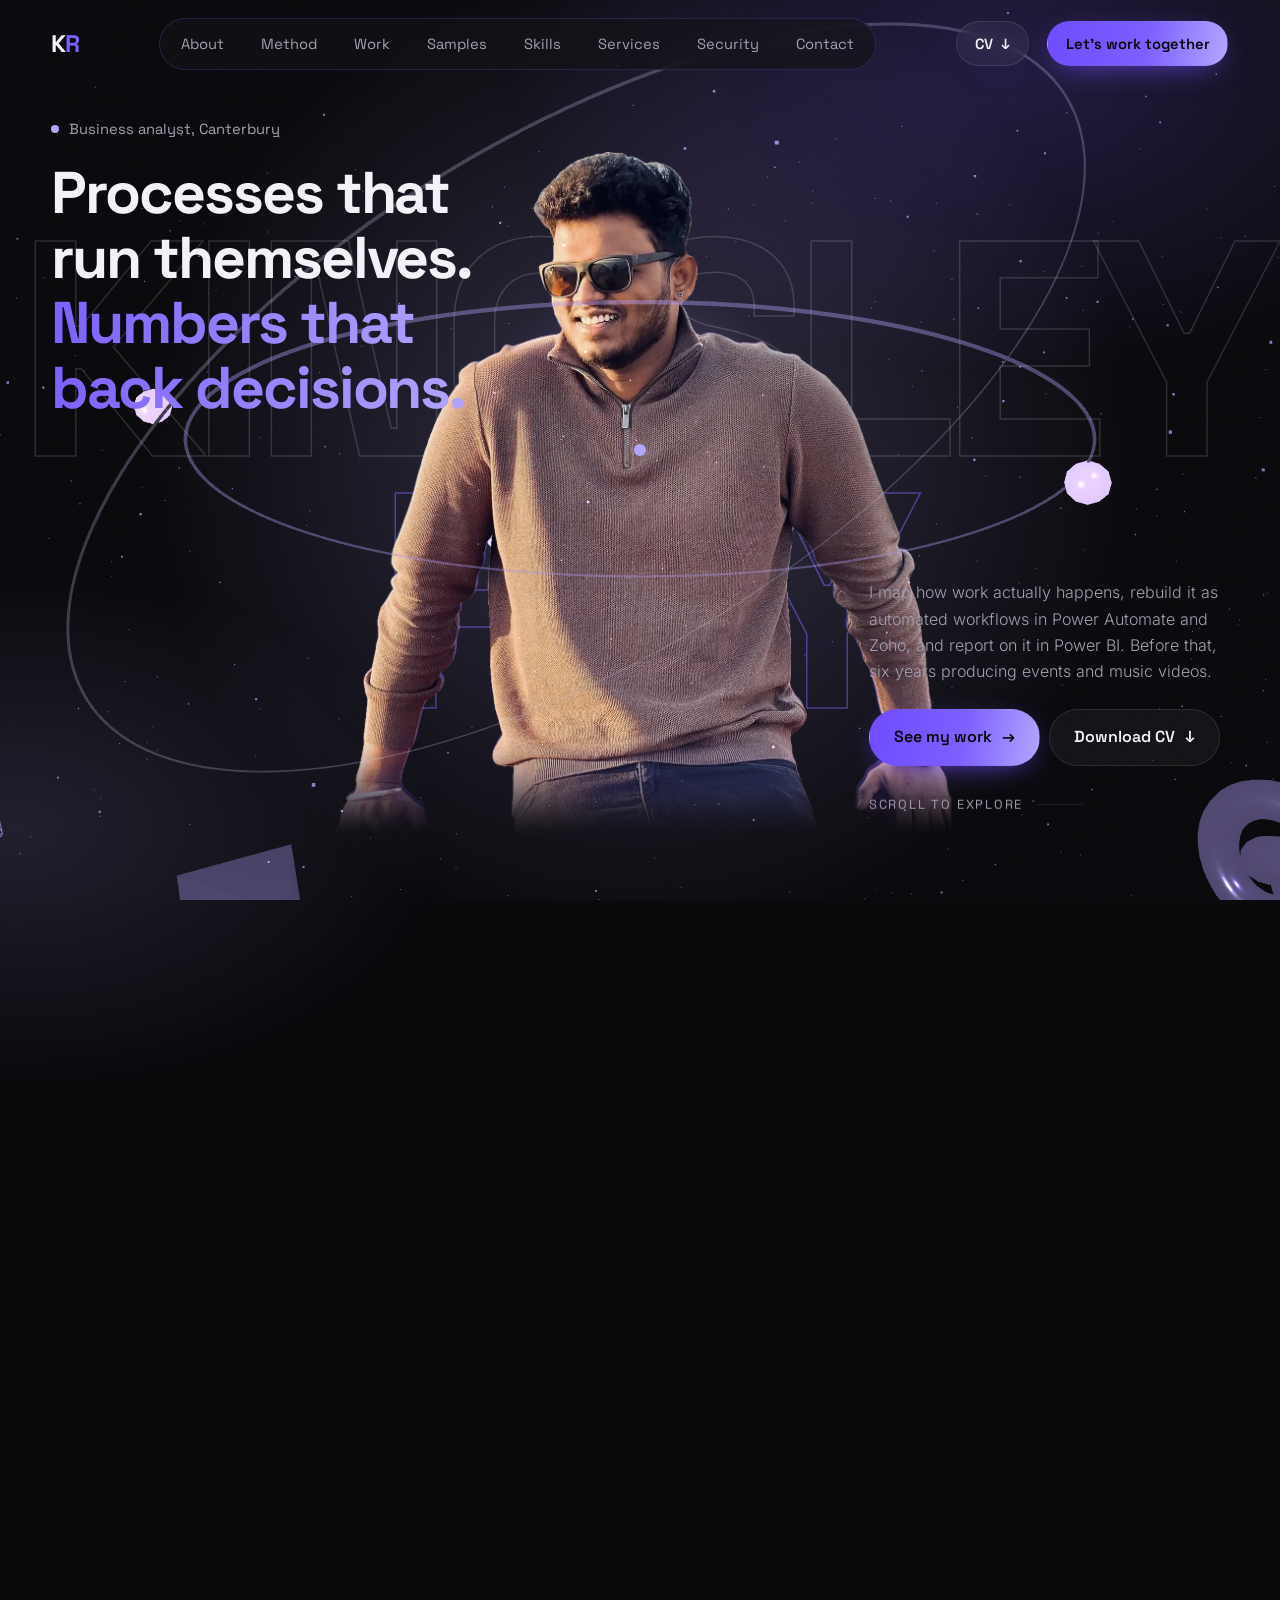
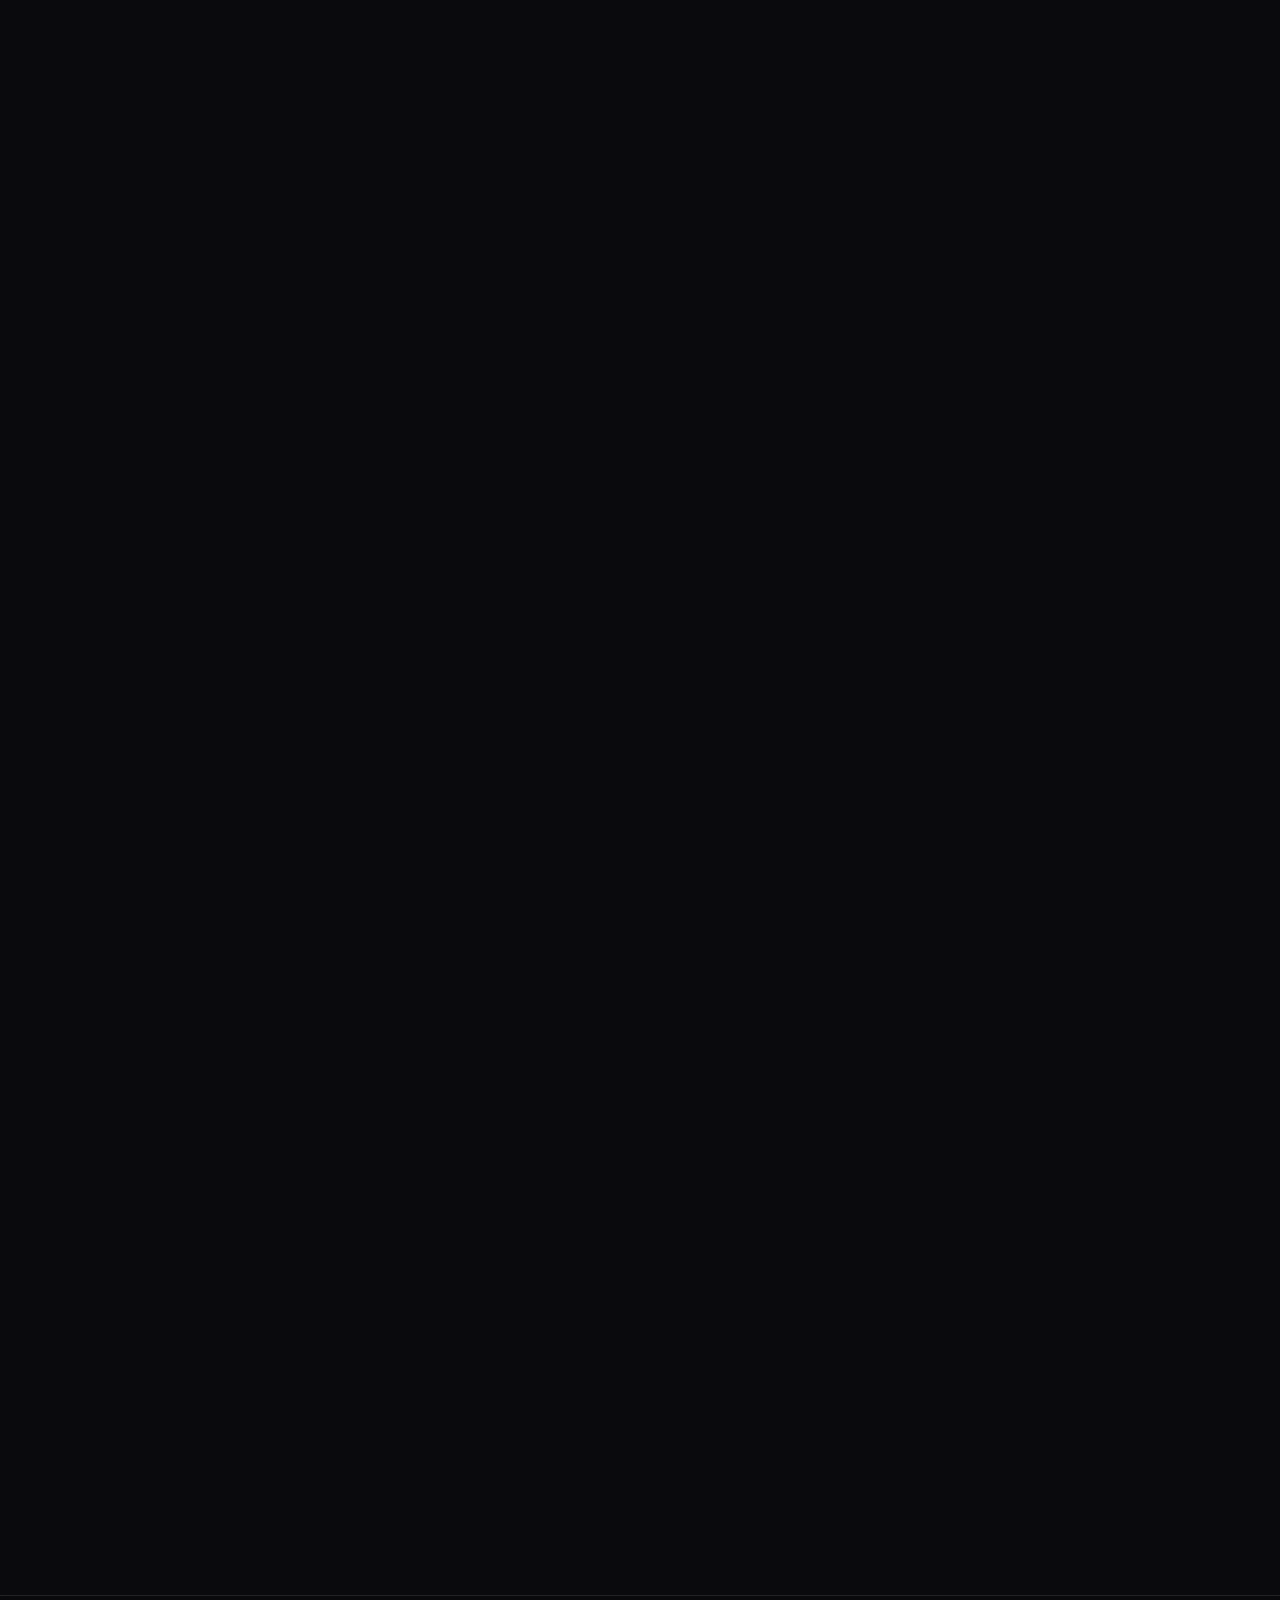
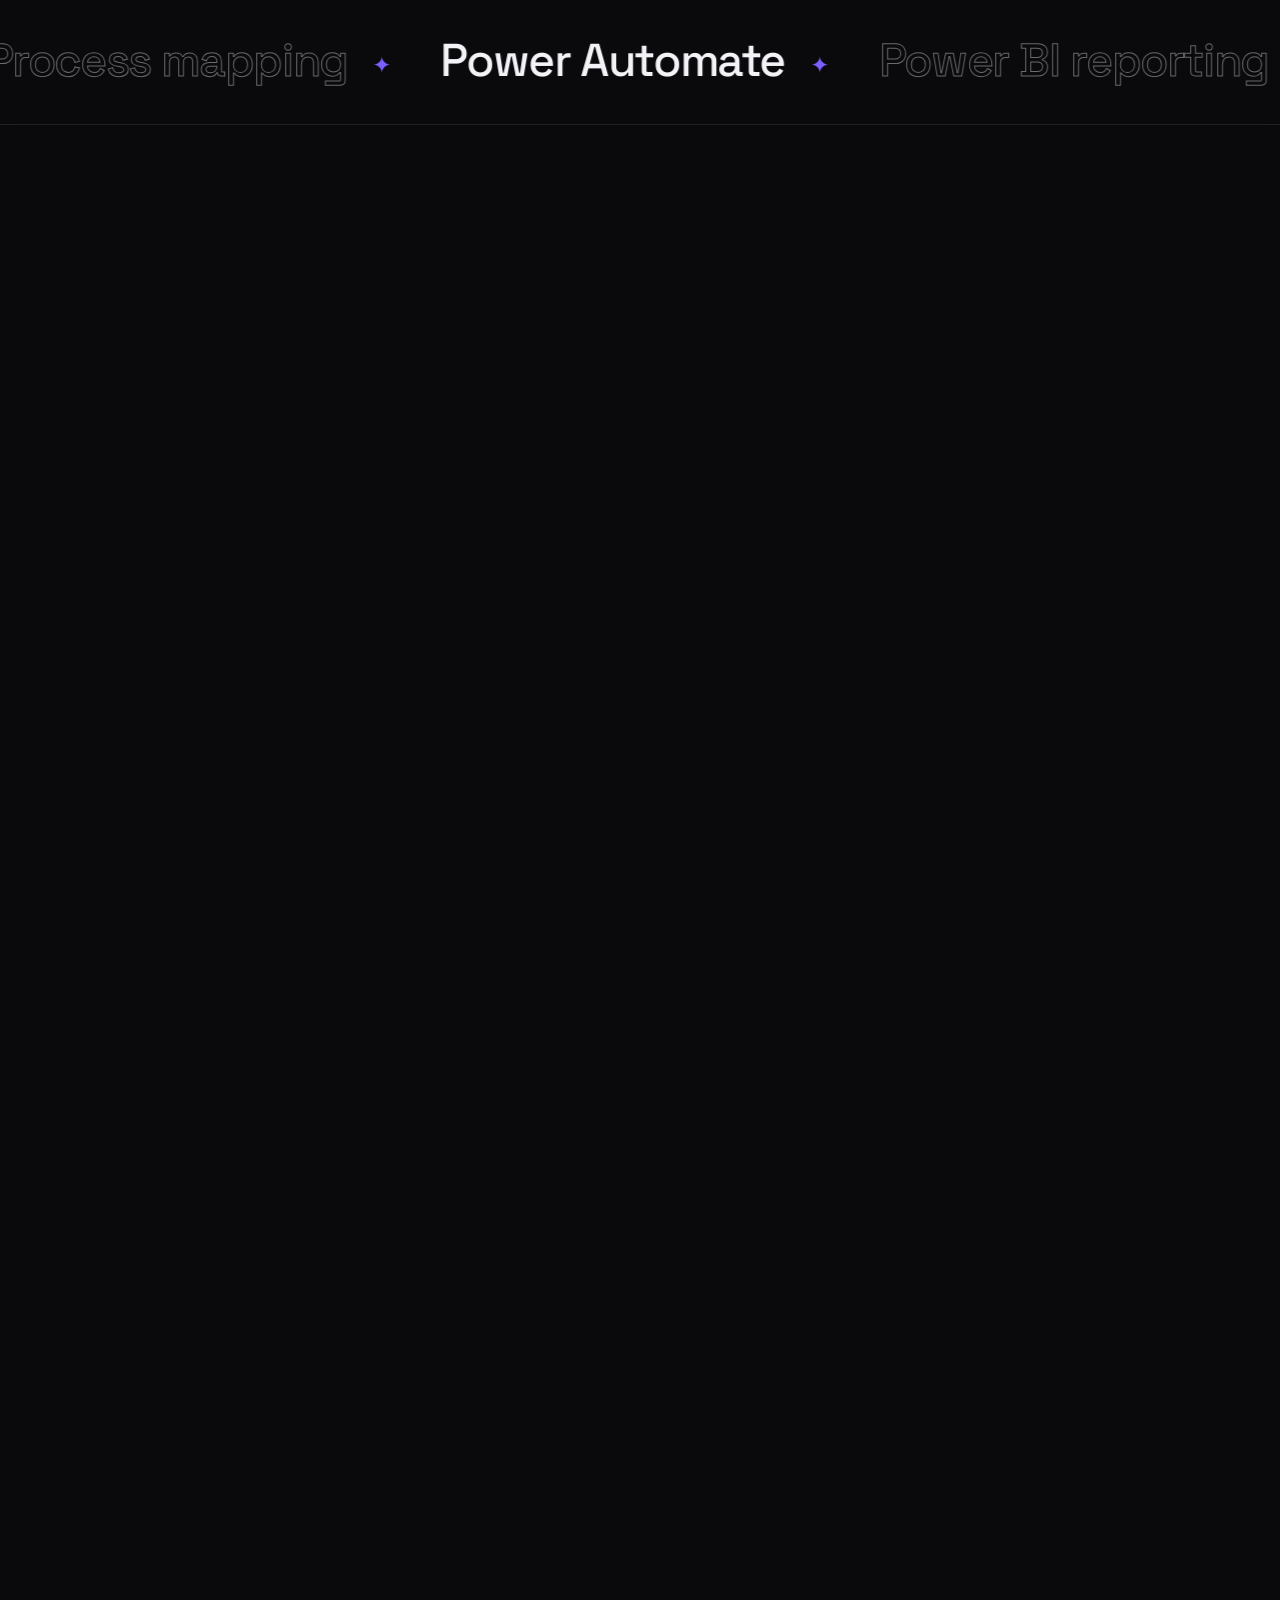
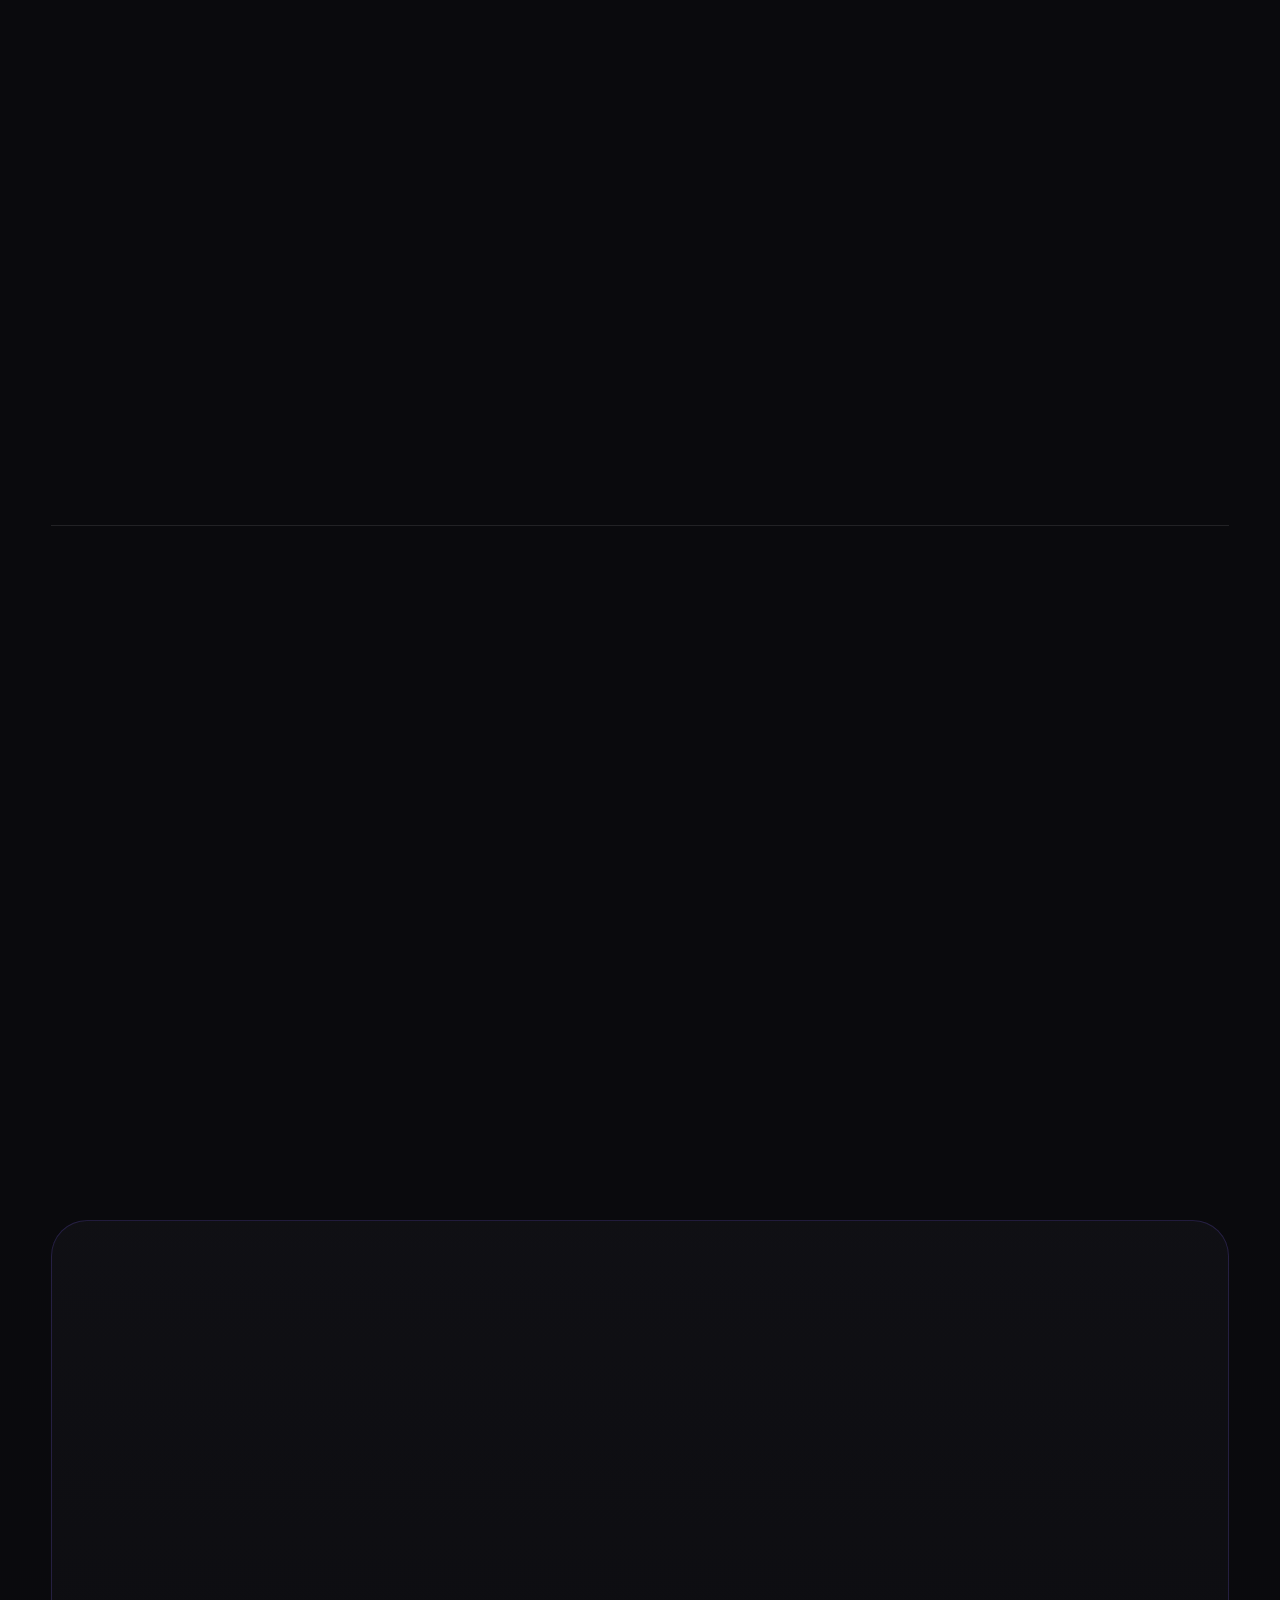
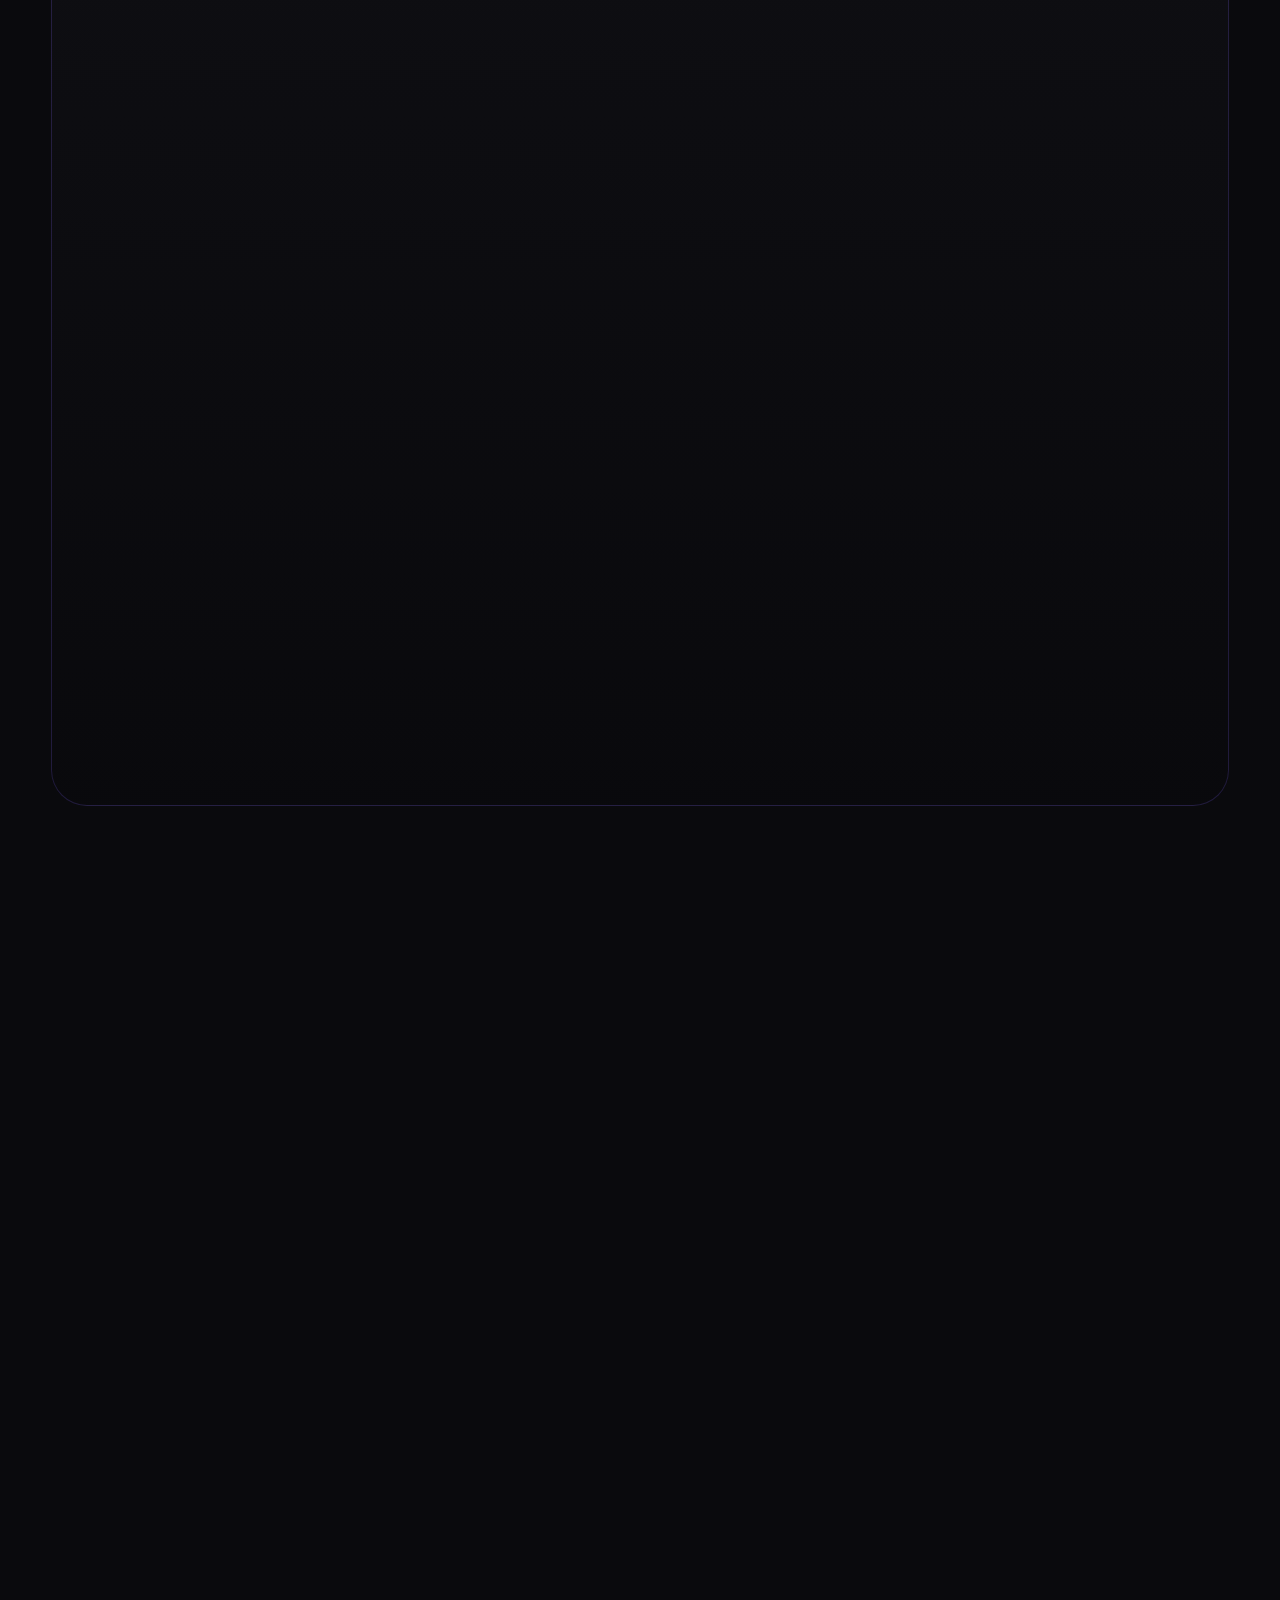
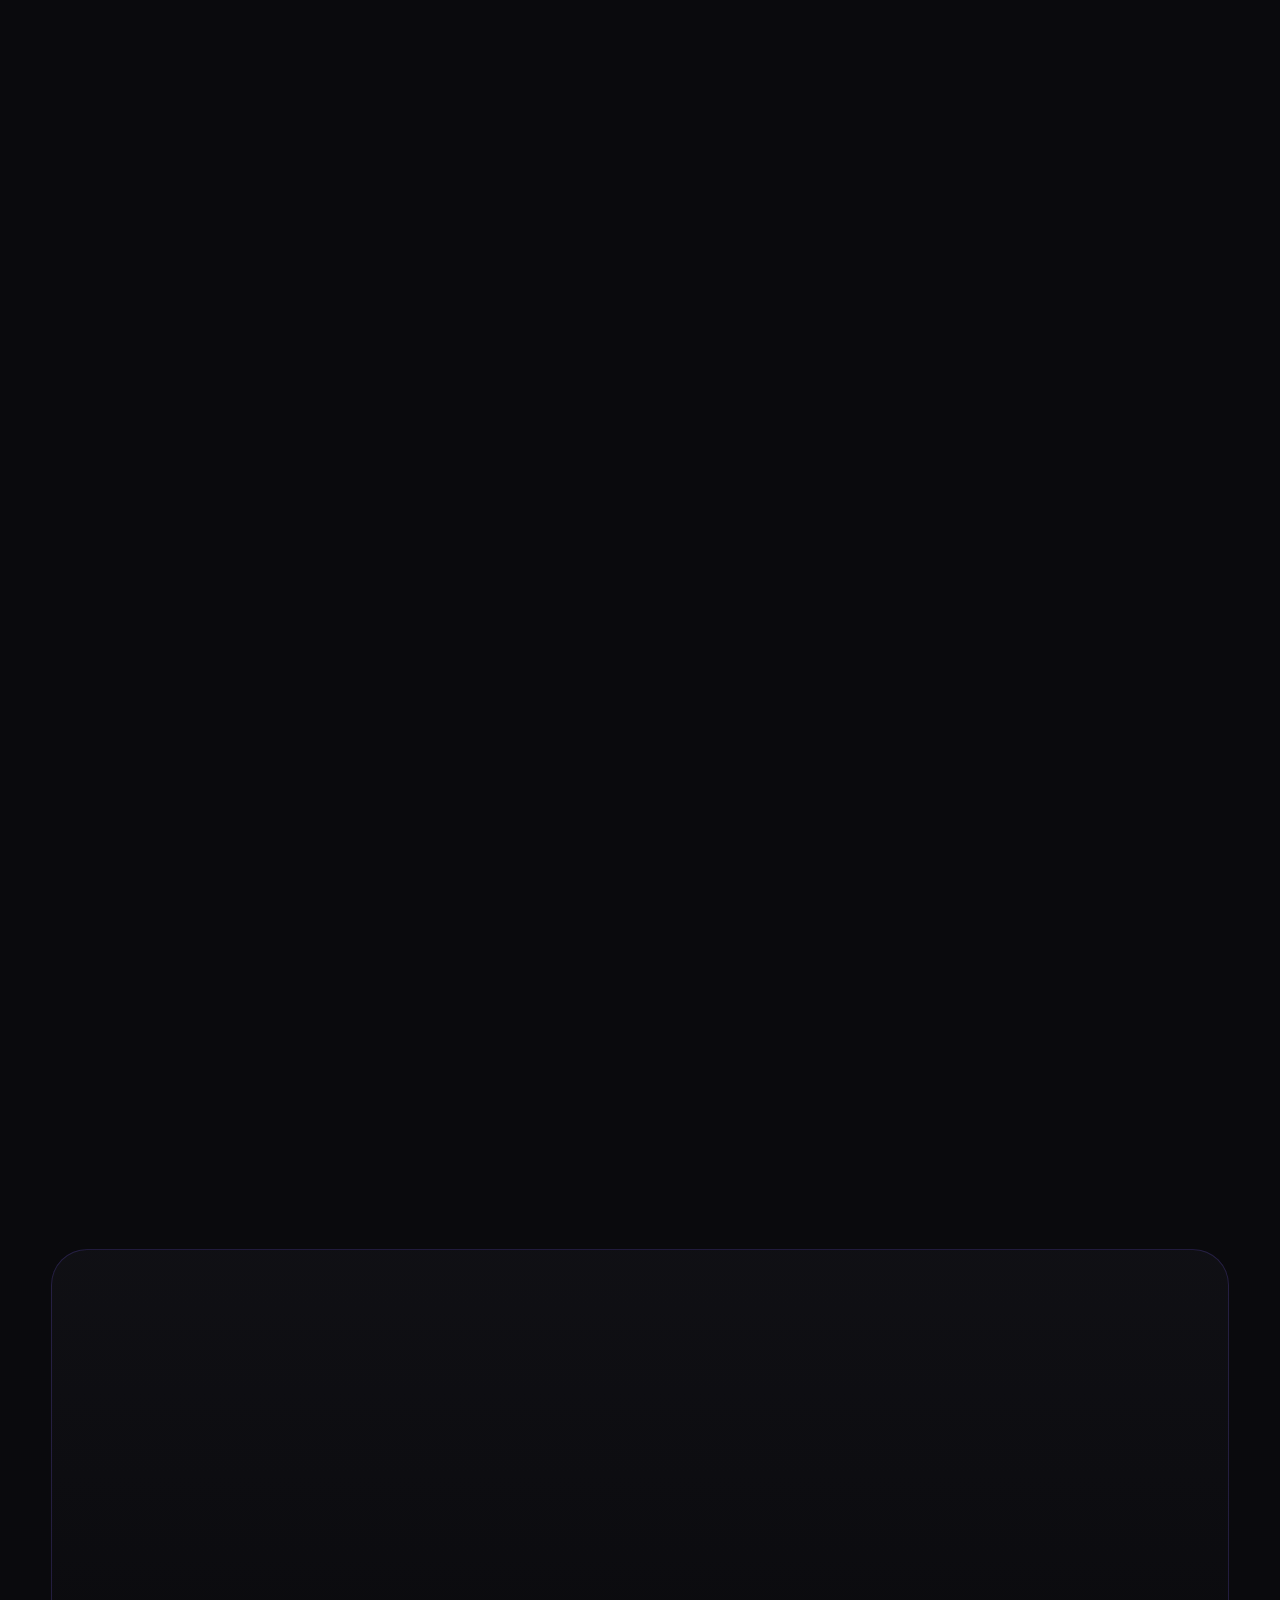
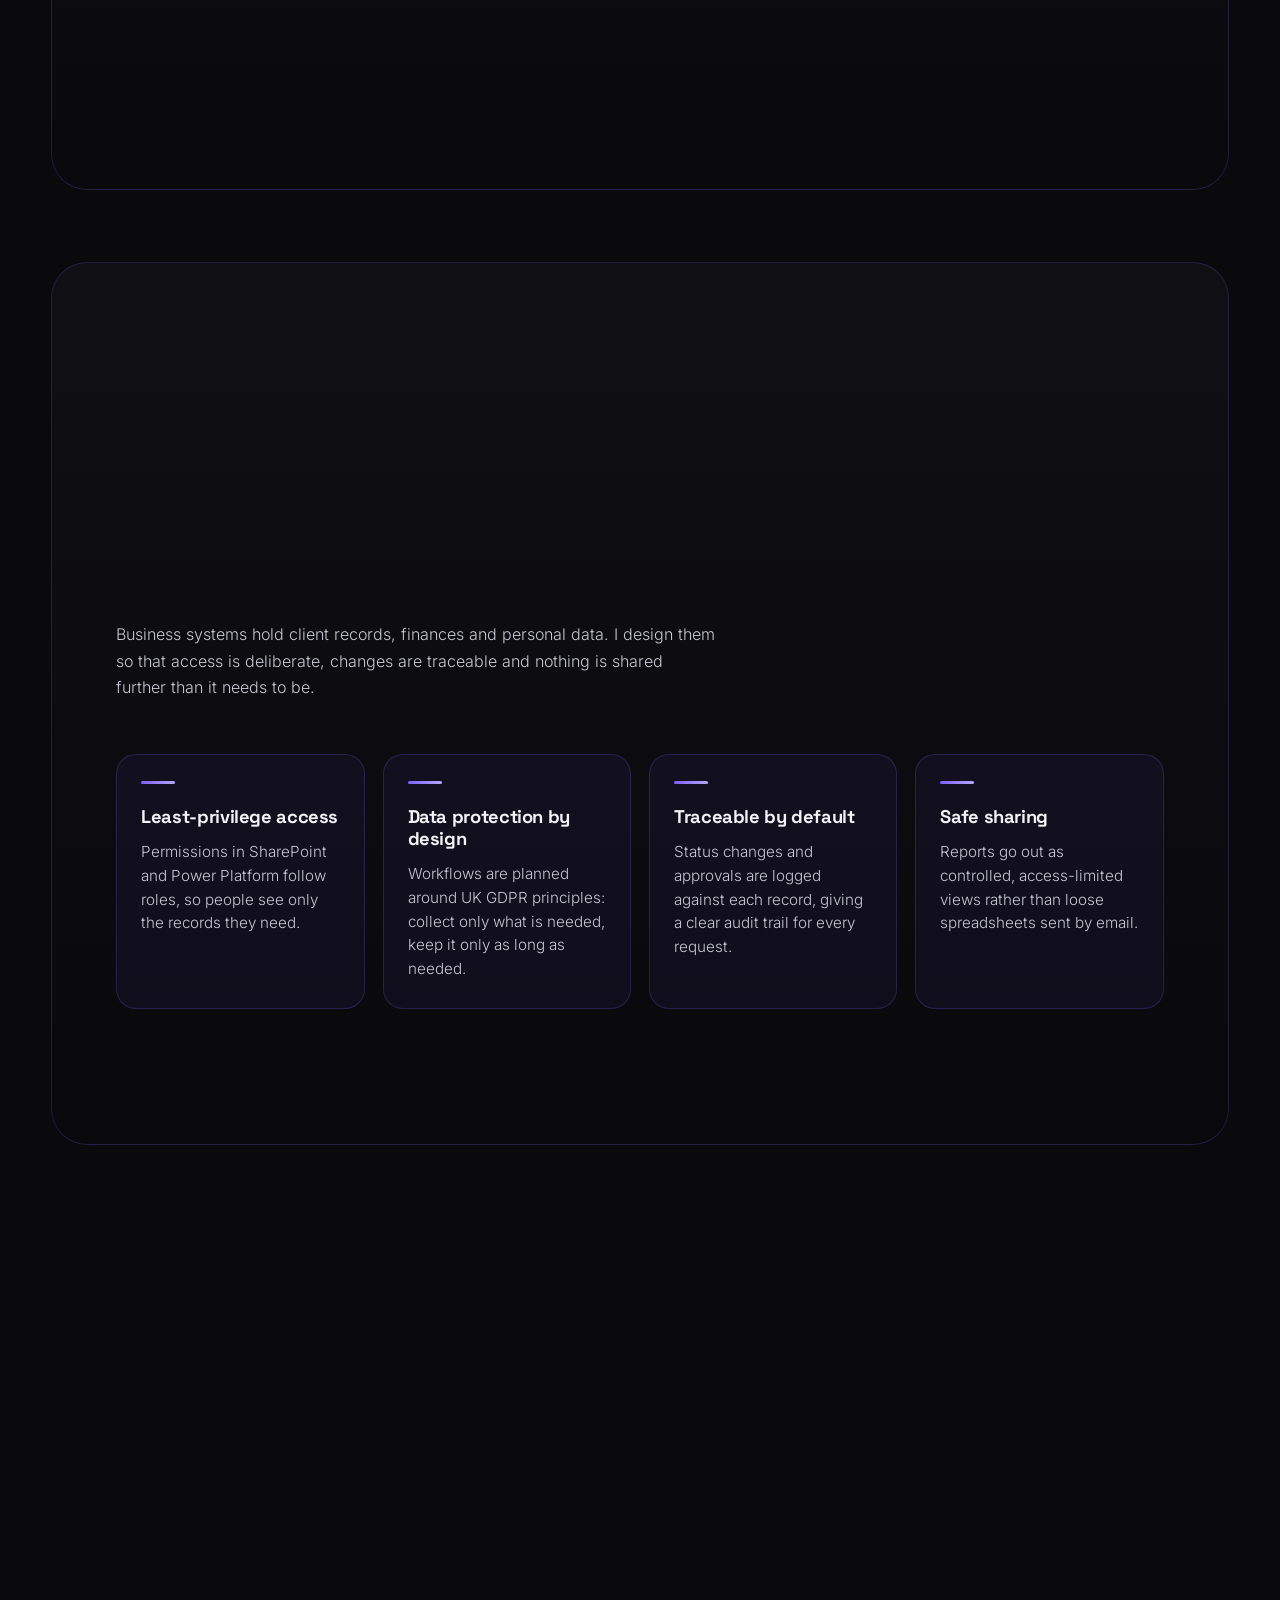
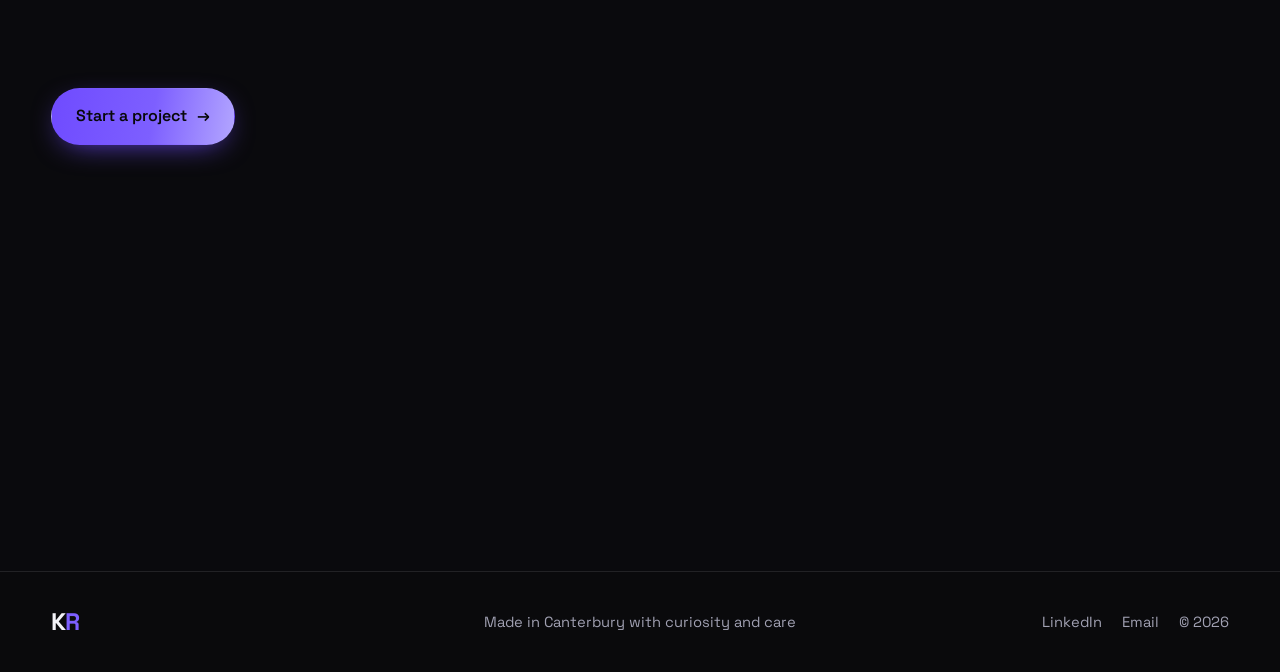
==== commit 4920bf5b: "Harden site: self-host fonts, tighten CSP, add CodeQL, Dependabot and SECURITY.md Co-Authored-By: Cl" ====
--- a/index.html
+++ b/index.html
@@ -8,14 +8,13 @@
 <meta property="og:title" content="Kingsley Roy — Business Analyst &amp; Creative Producer">
 <meta property="og:description" content="Process mapping, low-code automation and reporting. Previously an event and music video producer.">
 <meta property="og:type" content="website">
-<meta http-equiv="Content-Security-Policy" content="default-src 'none'; script-src 'self'; style-src 'self' https://fonts.googleapis.com; font-src https://fonts.gstatic.com; img-src 'self' data:; connect-src 'self' https://formsubmit.co; form-action 'self'; base-uri 'none'; object-src 'none'; manifest-src 'self'; upgrade-insecure-requests">
+<meta http-equiv="Content-Security-Policy" content="default-src 'none'; script-src 'self'; style-src 'self'; font-src 'self'; img-src 'self' data:; connect-src 'self' https://formsubmit.co; form-action 'self'; base-uri 'none'; object-src 'none'; frame-src 'none'; worker-src 'none'; media-src 'none'; manifest-src 'self'; upgrade-insecure-requests">
 <meta name="referrer" content="strict-origin-when-cross-origin">
 <meta name="color-scheme" content="dark">
 <meta name="theme-color" content="#0a0a0d">
 <link rel="icon" href="data:image/svg+xml,<svg xmlns='http://www.w3.org/2000/svg' viewBox='0 0 64 64'><rect width='64' height='64' rx='14' fill='%230a0a0d'/><text x='50%' y='58%' font-family='Arial' font-weight='700' font-size='28' fill='%237d5fff' text-anchor='middle' dominant-baseline='middle'>KR</text></svg>">
-<link rel="preconnect" href="https://fonts.googleapis.com">
-<link rel="preconnect" href="https://fonts.gstatic.com" crossorigin>
-<link href="https://fonts.googleapis.com/css2?family=Inter:wght@300..600&family=Space+Grotesk:wght@400..700&display=swap" rel="stylesheet">
+<link rel="preload" href="fonts/SpaceGrotesk-700.ttf" as="font" type="font/ttf" crossorigin>
+<link rel="stylesheet" href="css/fonts.css">
 <link rel="stylesheet" href="css/style.css">
 </head>
 <body class="is-loading">
--- a/css/fonts.css
+++ b/css/fonts.css
@@ -0,0 +1,9 @@
+/* Self-hosted fonts (Inter, Space Grotesk; SIL Open Font License) */
+@font-face{font-family:"Inter";font-style:normal;font-weight:300;font-display:swap;src:url("../fonts/Inter-300.ttf") format("truetype")}
+@font-face{font-family:"Inter";font-style:normal;font-weight:400;font-display:swap;src:url("../fonts/Inter-400.ttf") format("truetype")}
+@font-face{font-family:"Inter";font-style:normal;font-weight:500;font-display:swap;src:url("../fonts/Inter-500.ttf") format("truetype")}
+@font-face{font-family:"Inter";font-style:normal;font-weight:600;font-display:swap;src:url("../fonts/Inter-600.ttf") format("truetype")}
+@font-face{font-family:"Space Grotesk";font-style:normal;font-weight:400;font-display:swap;src:url("../fonts/SpaceGrotesk-400.ttf") format("truetype")}
+@font-face{font-family:"Space Grotesk";font-style:normal;font-weight:500;font-display:swap;src:url("../fonts/SpaceGrotesk-500.ttf") format("truetype")}
+@font-face{font-family:"Space Grotesk";font-style:normal;font-weight:600;font-display:swap;src:url("../fonts/SpaceGrotesk-600.ttf") format("truetype")}
+@font-face{font-family:"Space Grotesk";font-style:normal;font-weight:700;font-display:swap;src:url("../fonts/SpaceGrotesk-700.ttf") format("truetype")}
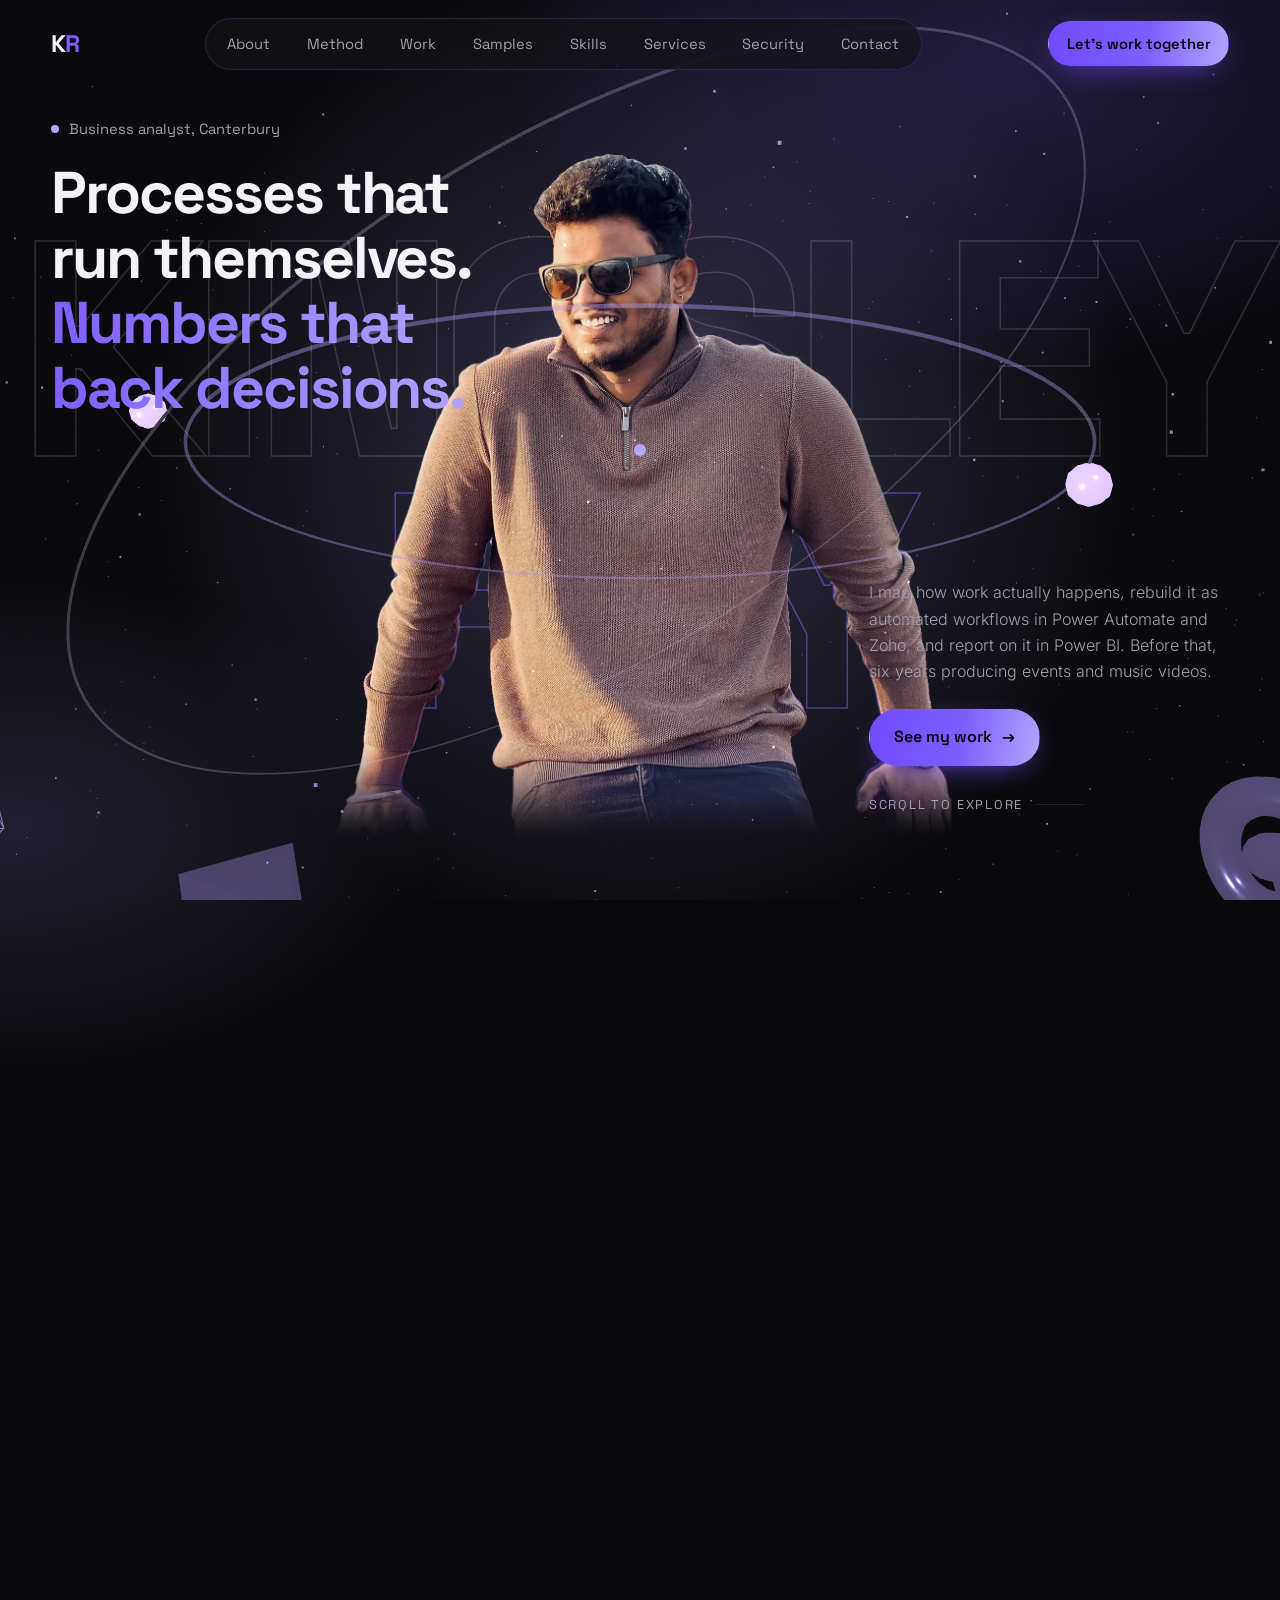
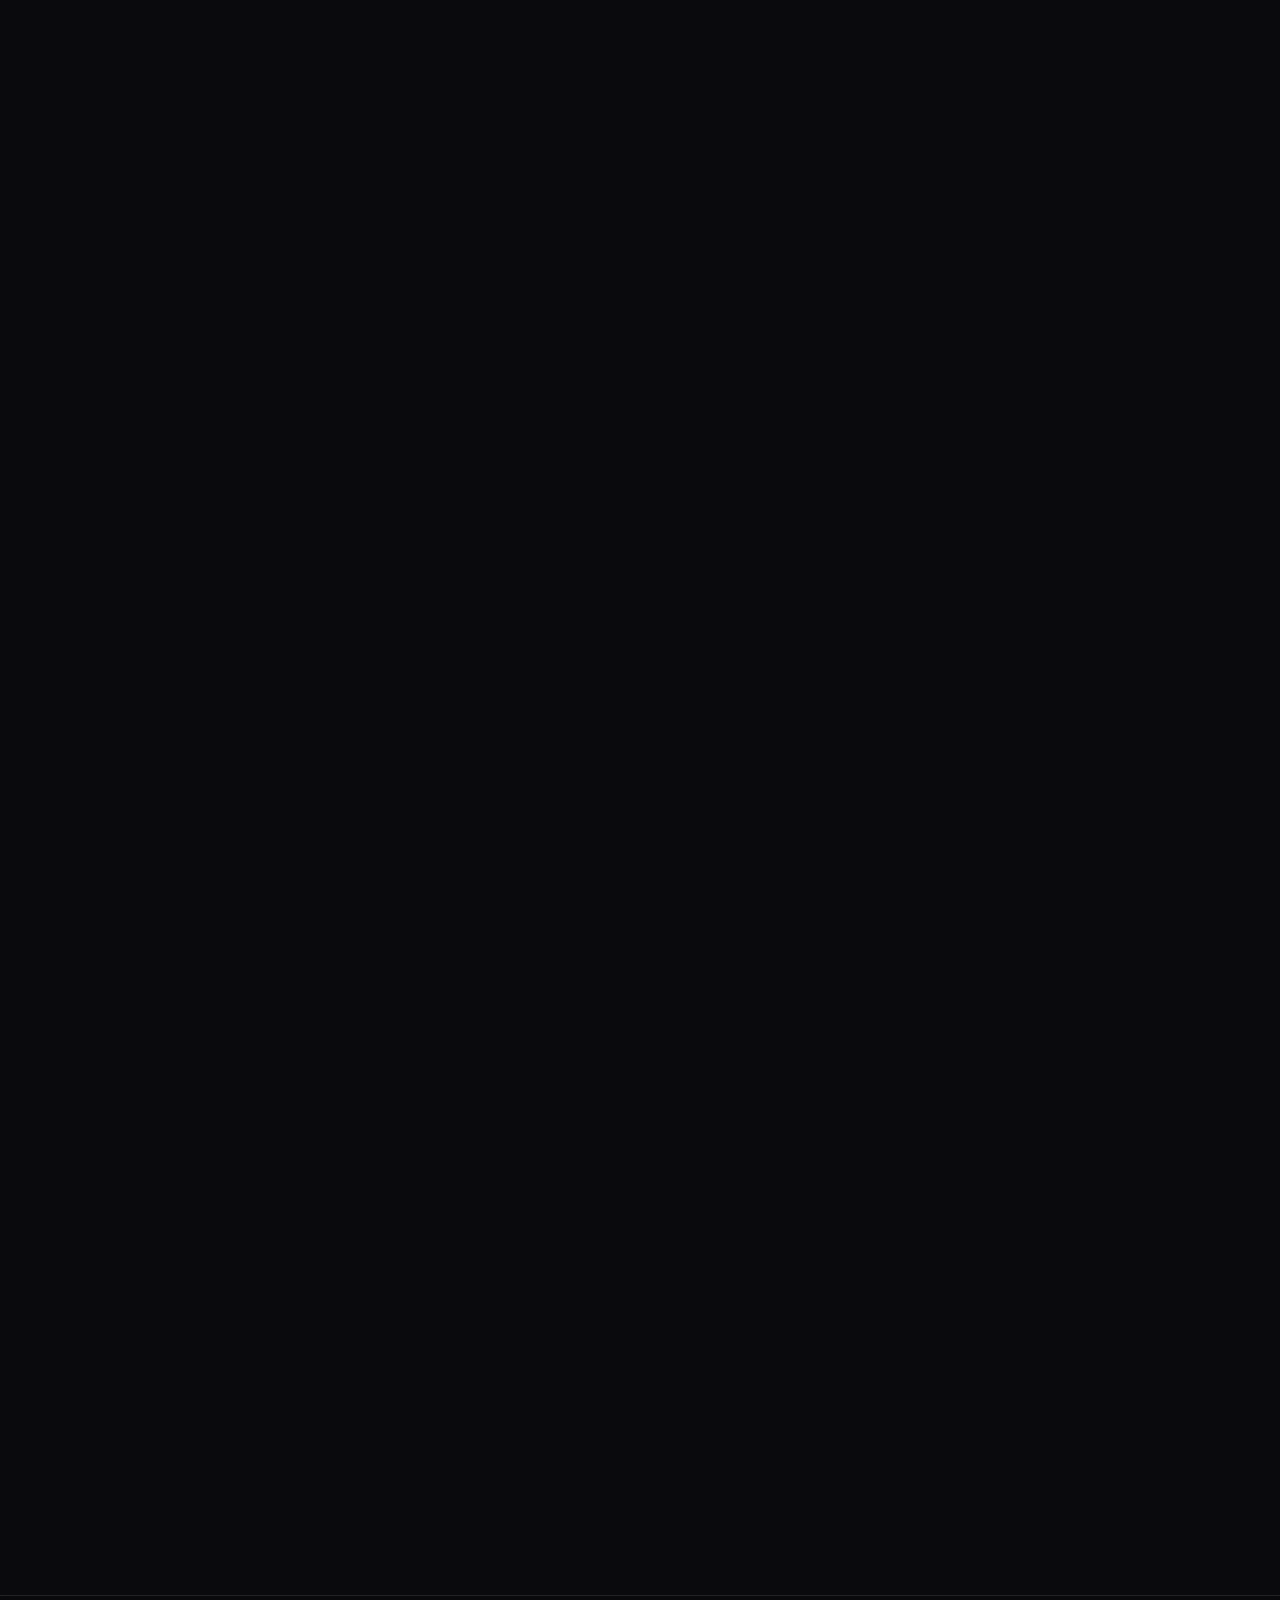
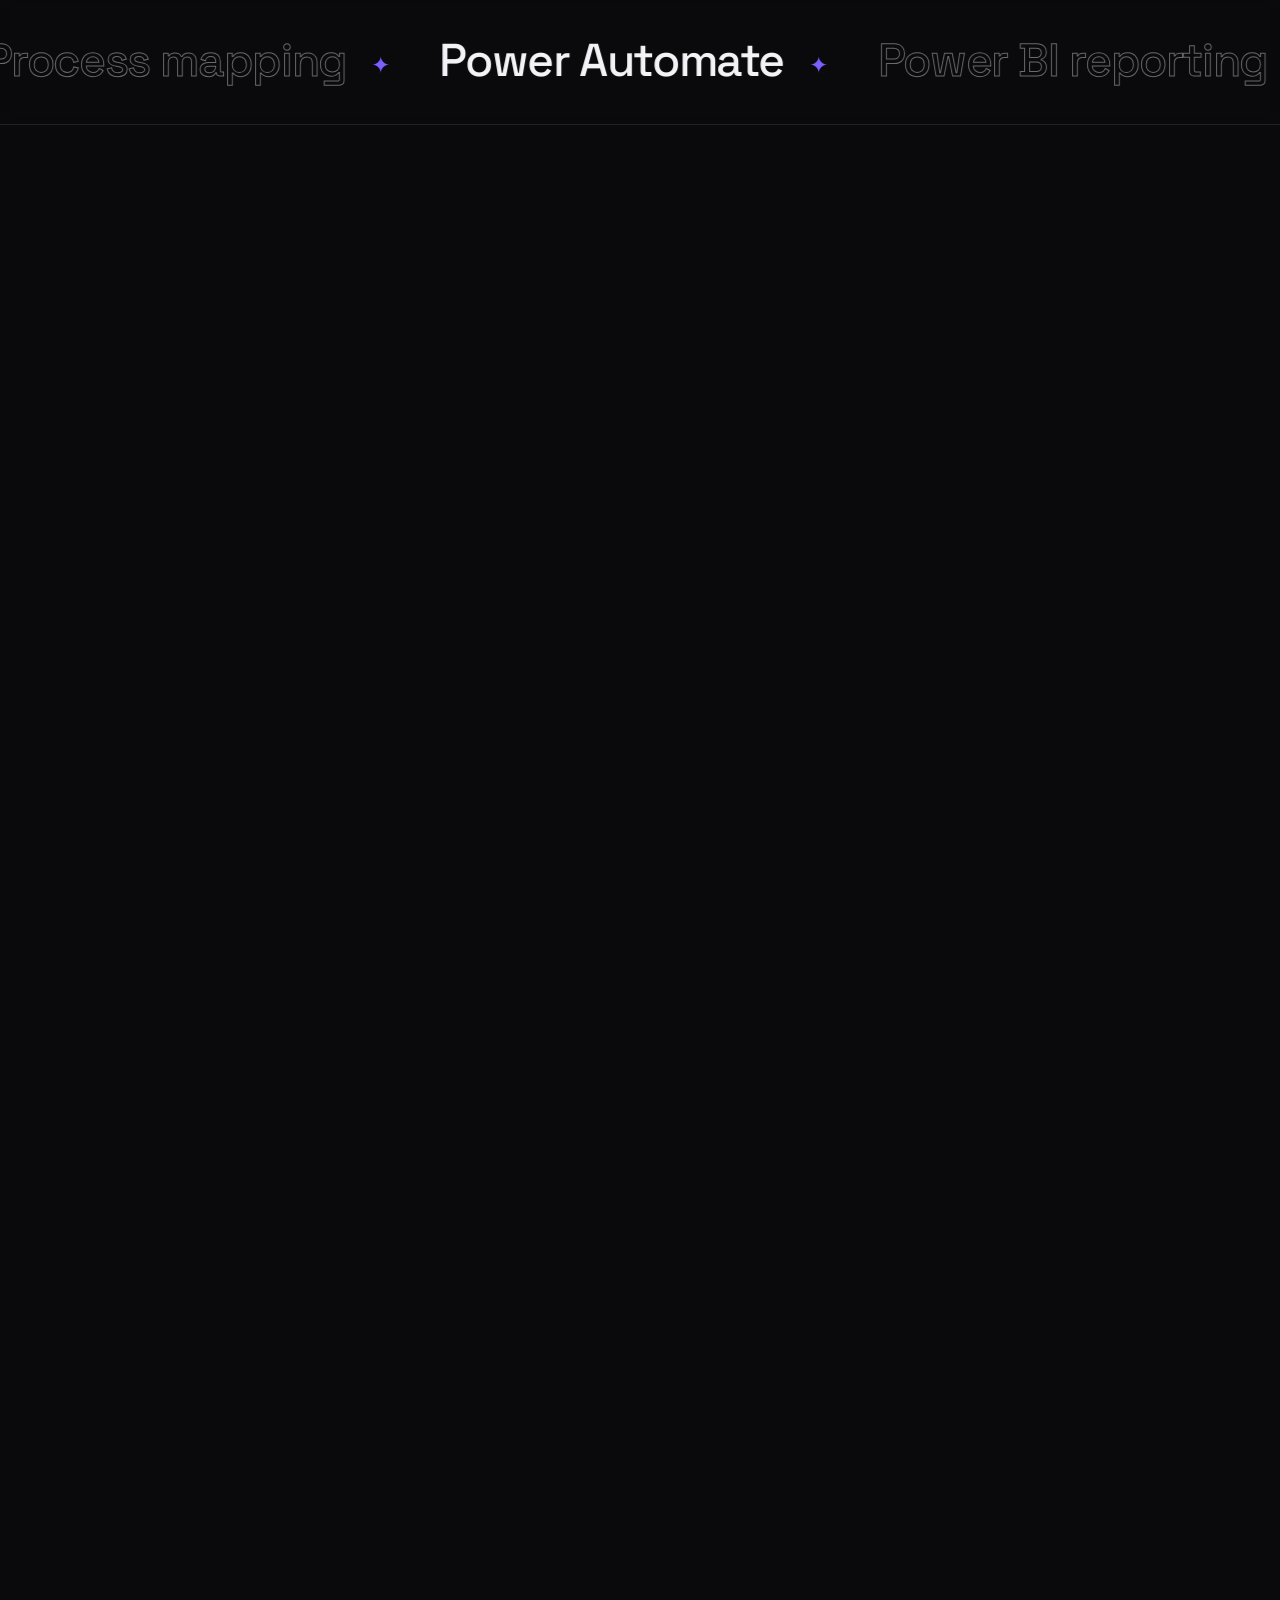
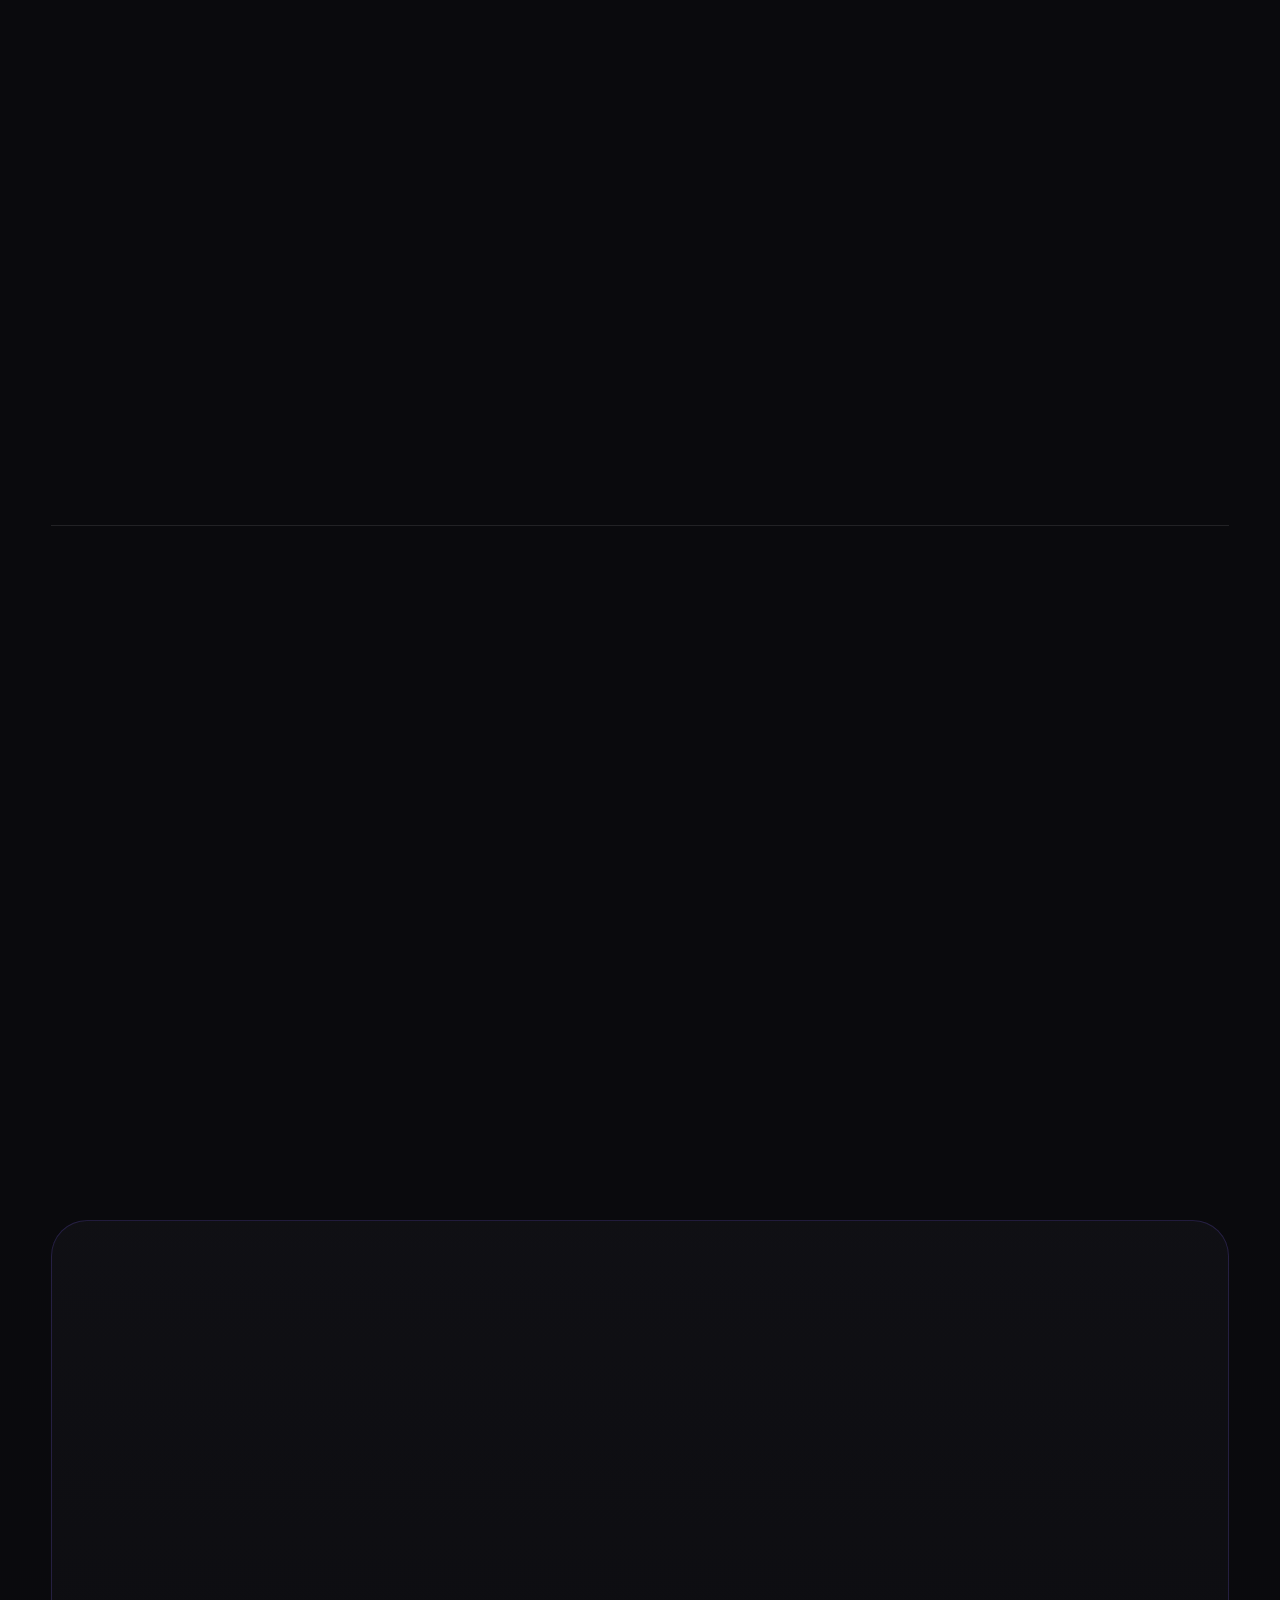
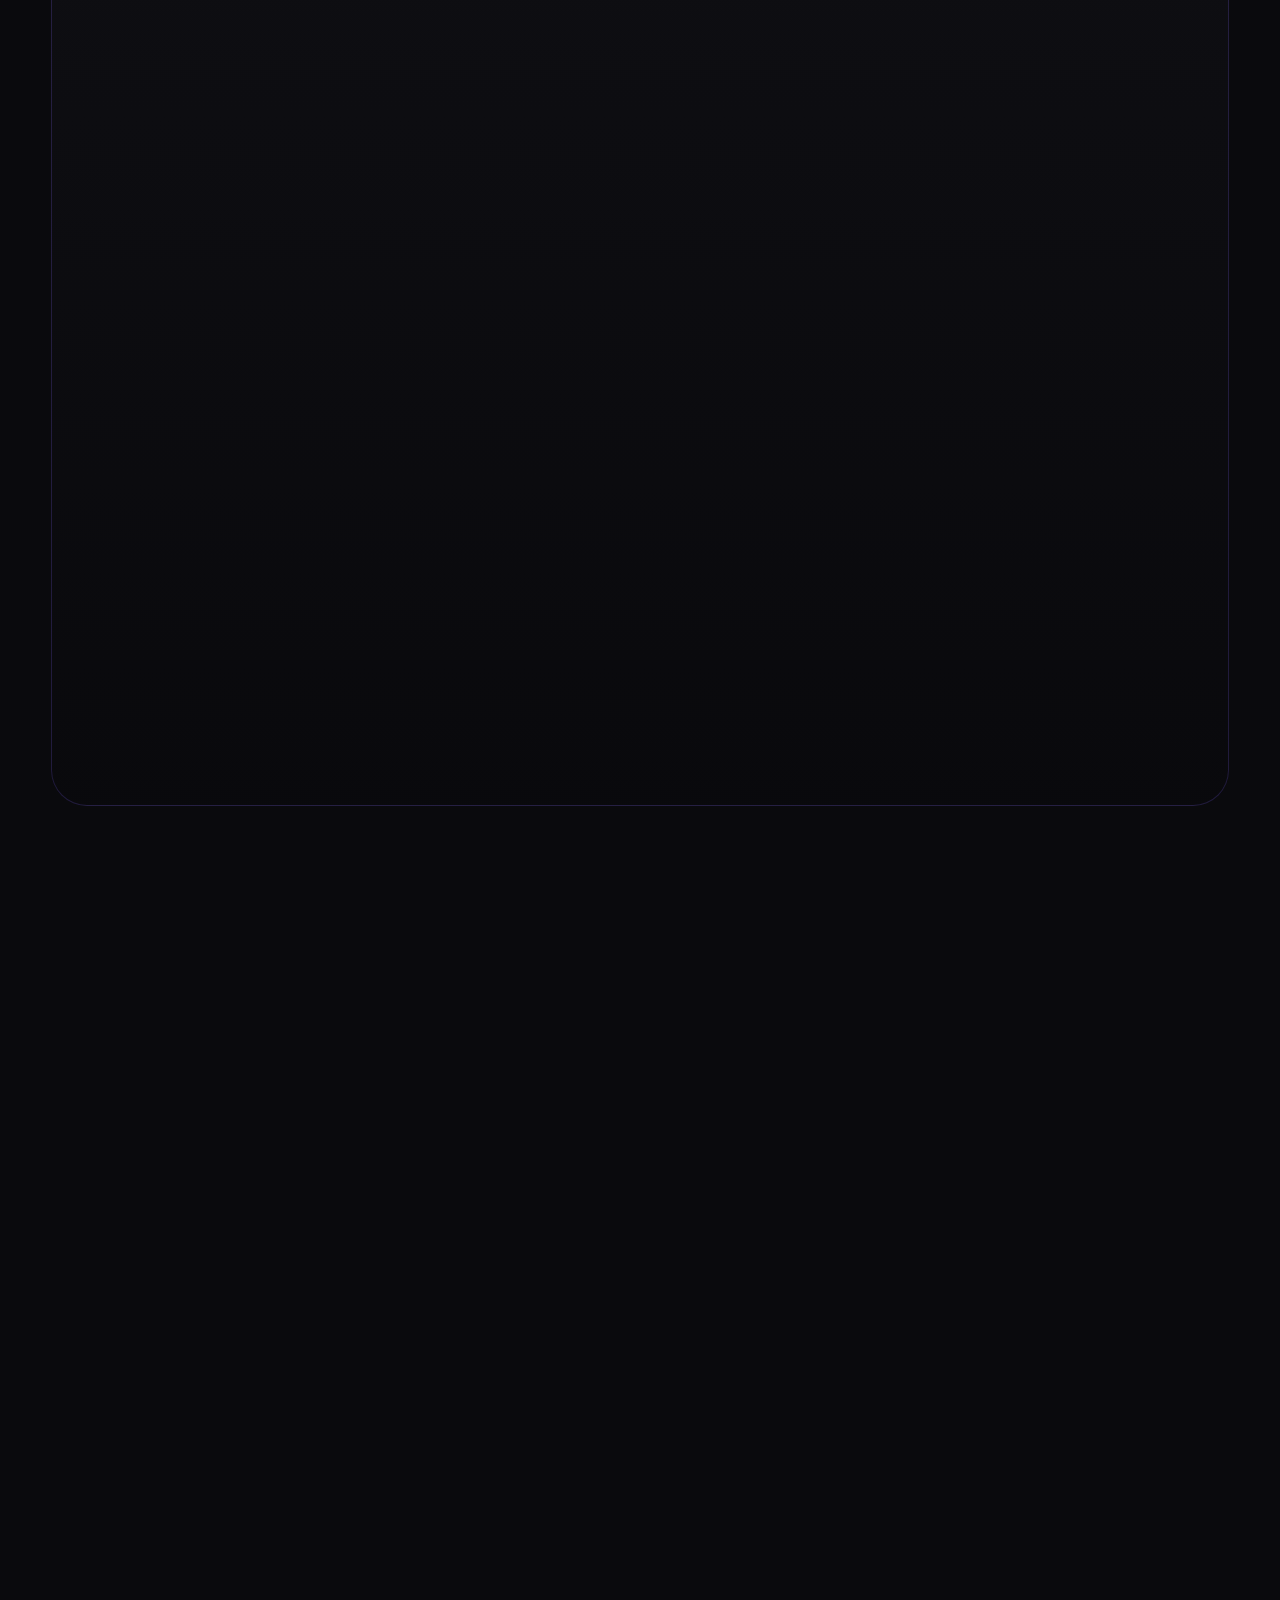
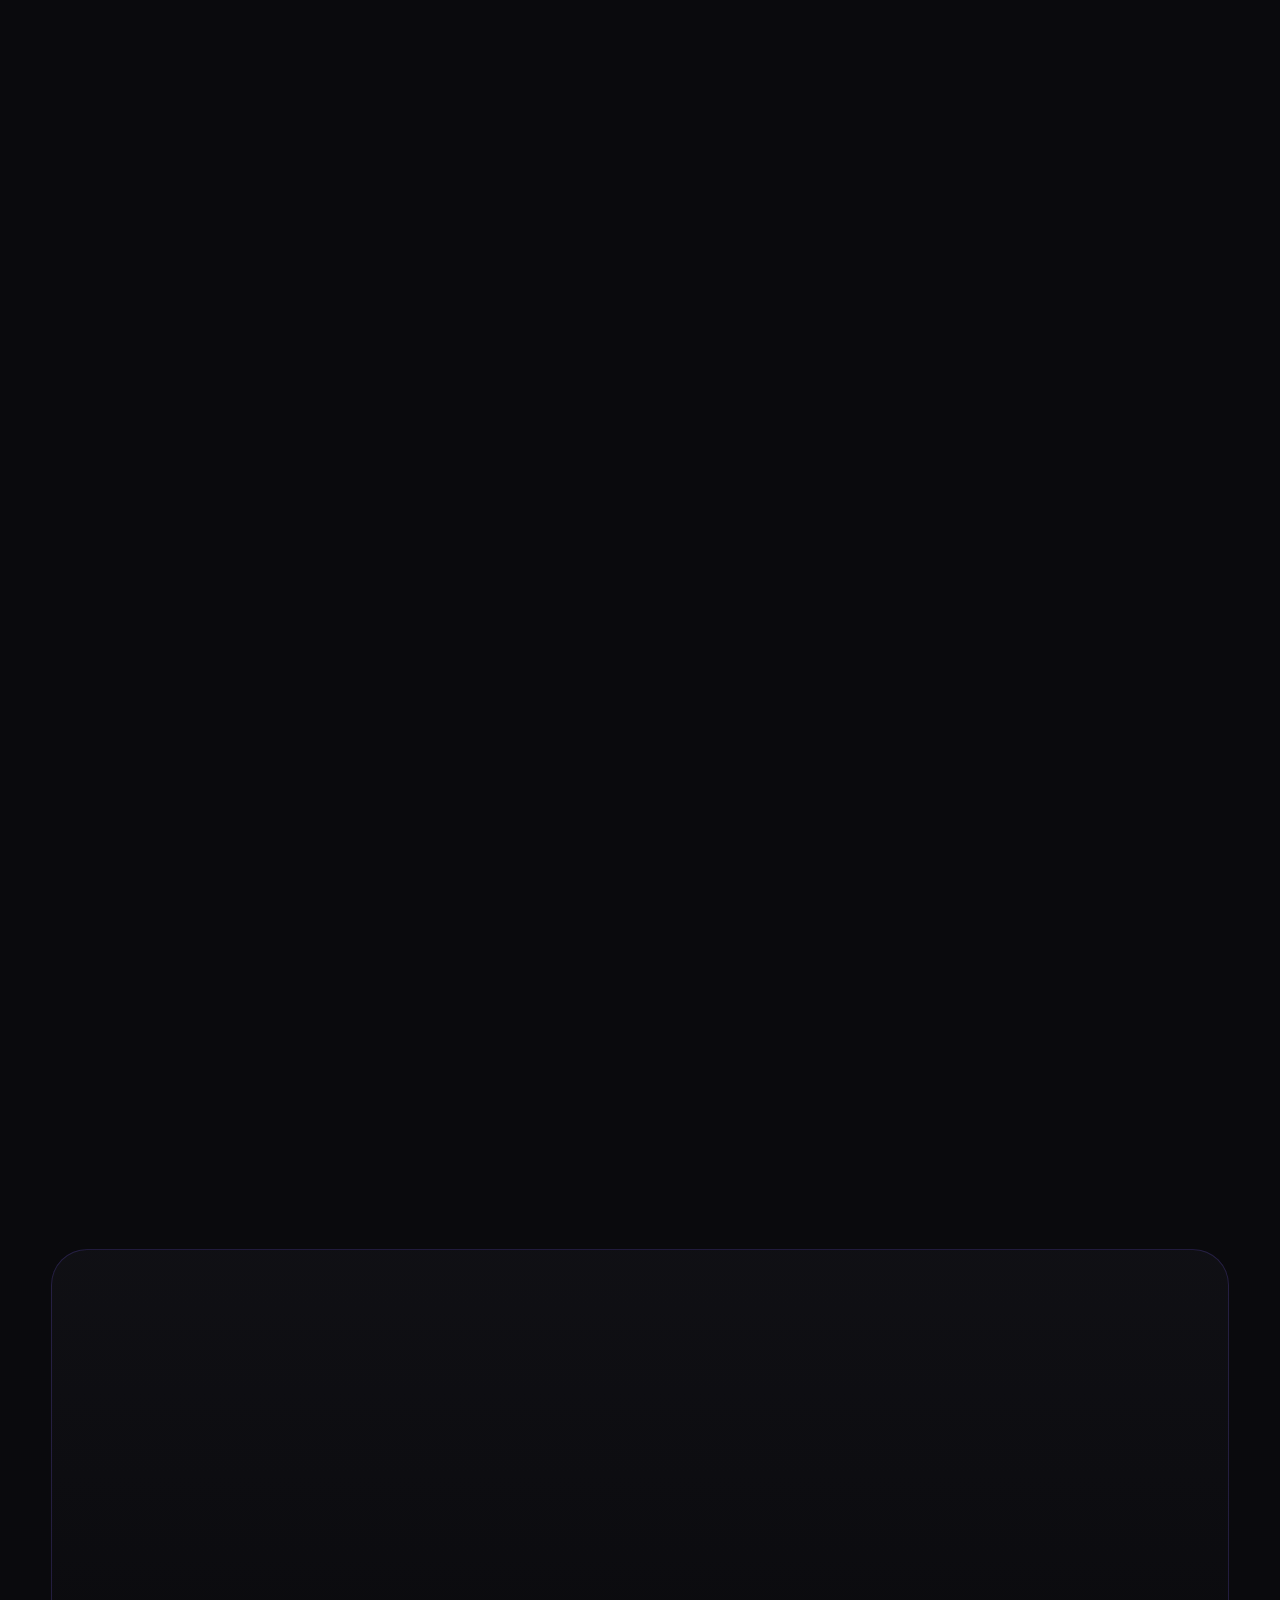
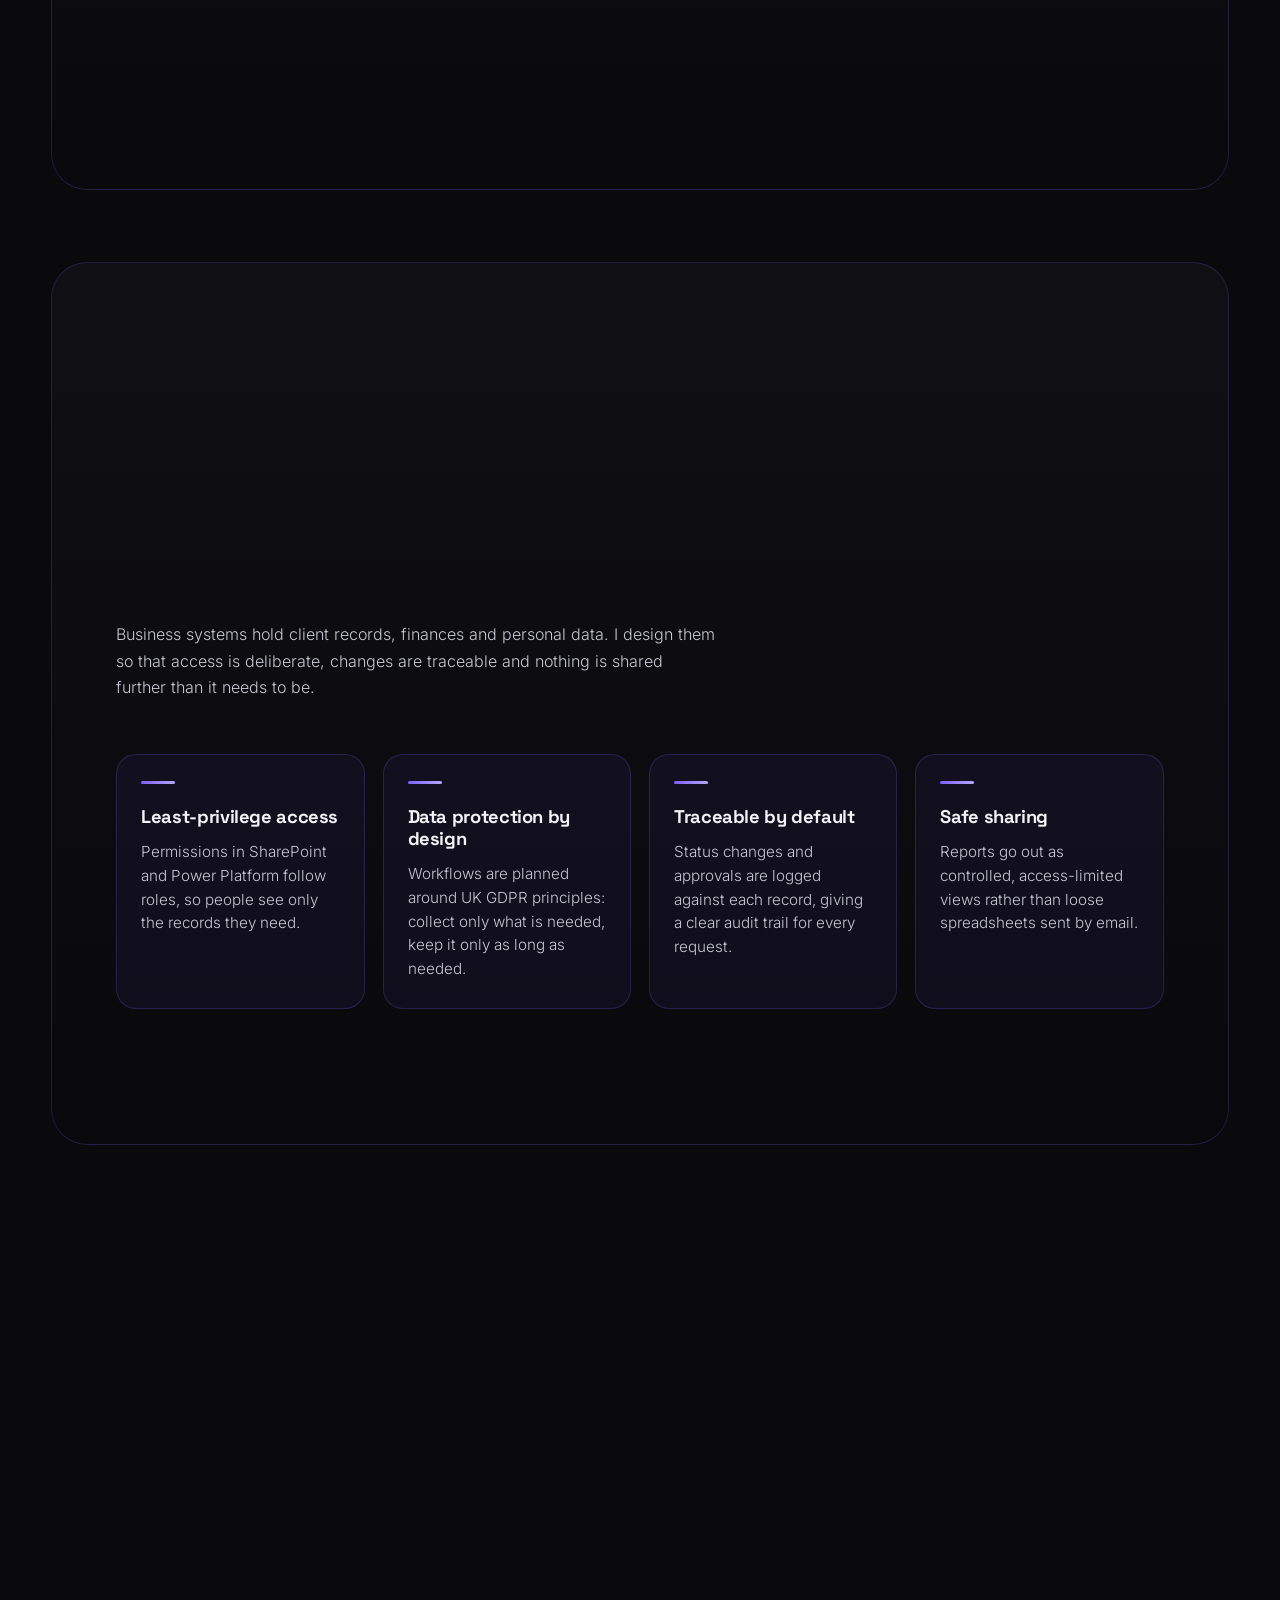
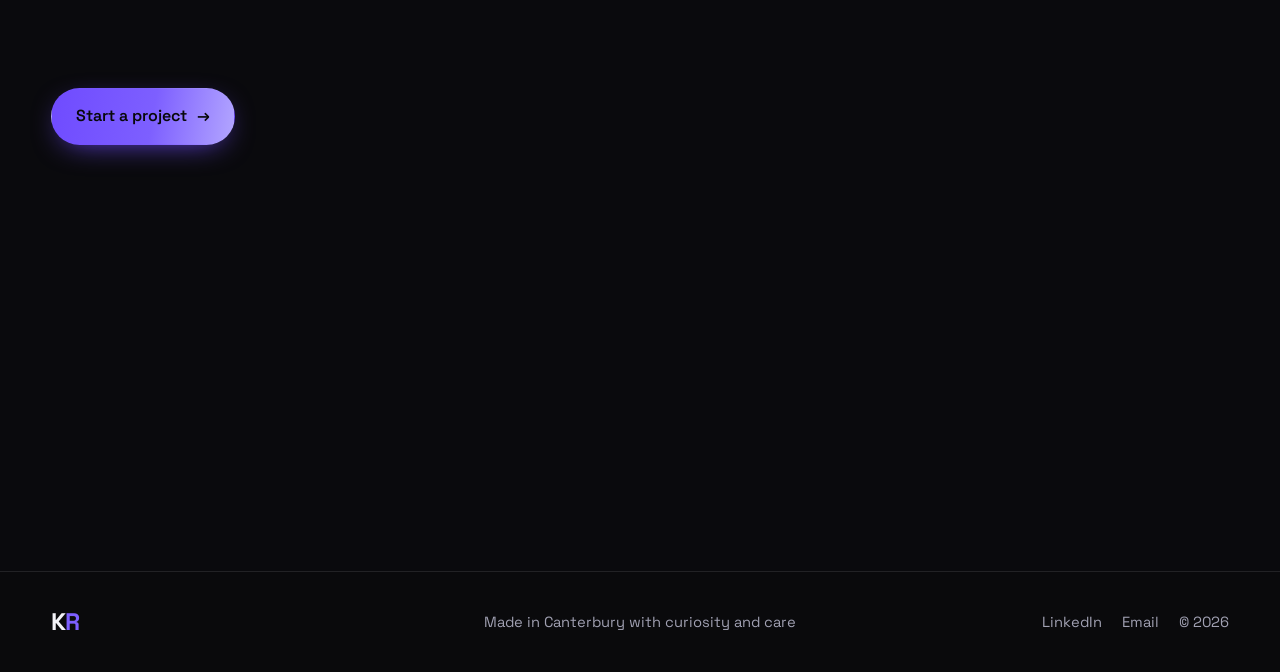
==== commit 2b9dc8b8: "Remove CV links and CV PDF from the website Co-Authored-By: Claude Sonnet 5.5 <noreply@anthropic.com" ====
--- a/index.html
+++ b/index.html
@@ -57,7 +57,6 @@
     </ul>
   </nav>
   <div class="nav__right">
-    <a href="Kingsley-Roy-CV.pdf" class="btn magnetic" download>CV <span class="arr">↓</span></a>
     <a href="#contact" class="btn btn--solid magnetic">Let's work together</a>
     <button class="menu-btn" id="menuBtn" aria-expanded="false" aria-controls="mobileMenu">Menu</button>
   </div>
@@ -72,7 +71,6 @@
   <a href="#services">Services</a>
   <a href="#security">Security</a>
   <a href="#contact">Contact</a>
-  <a href="Kingsley-Roy-CV.pdf" download>Download CV</a>
   <p>kingsleyroy14@gmail.com</p>
 </div>
 
@@ -100,7 +98,6 @@
         <p class="hero-sub">I map how work actually happens, rebuild it as automated workflows in Power Automate and Zoho, and report on it in Power BI. Before that, six years producing events and music videos.</p>
         <div class="hero-cta">
           <a href="#work" class="btn btn--solid magnetic">See my work <span class="arr">→</span></a>
-          <a href="Kingsley-Roy-CV.pdf" class="btn magnetic" download>Download CV <span class="arr">↓</span></a>
         </div>
         <div class="scroll-cue" id="scrollCue" aria-hidden="true"><span>Scroll to explore</span><i></i></div>
       </div>
@@ -419,7 +416,6 @@
       <a class="btn btn--solid" href="mailto:kingsleyroy14@gmail.com">Start a project <span class="arr">→</span></a>
       <ul class="contact__links">
         <li><a href="mailto:kingsleyroy14@gmail.com"><span>Email</span><span>kingsleyroy14@gmail.com</span></a></li>
-        <li><a href="Kingsley-Roy-CV.pdf" download><span>CV (PDF)</span><span>Download</span></a></li>
         <li><a href="https://www.linkedin.com/in/kingsleyroy" target="_blank" rel="noopener noreferrer"><span>LinkedIn</span><span>/in/kingsleyroy</span></a></li>
       </ul>
     </div>
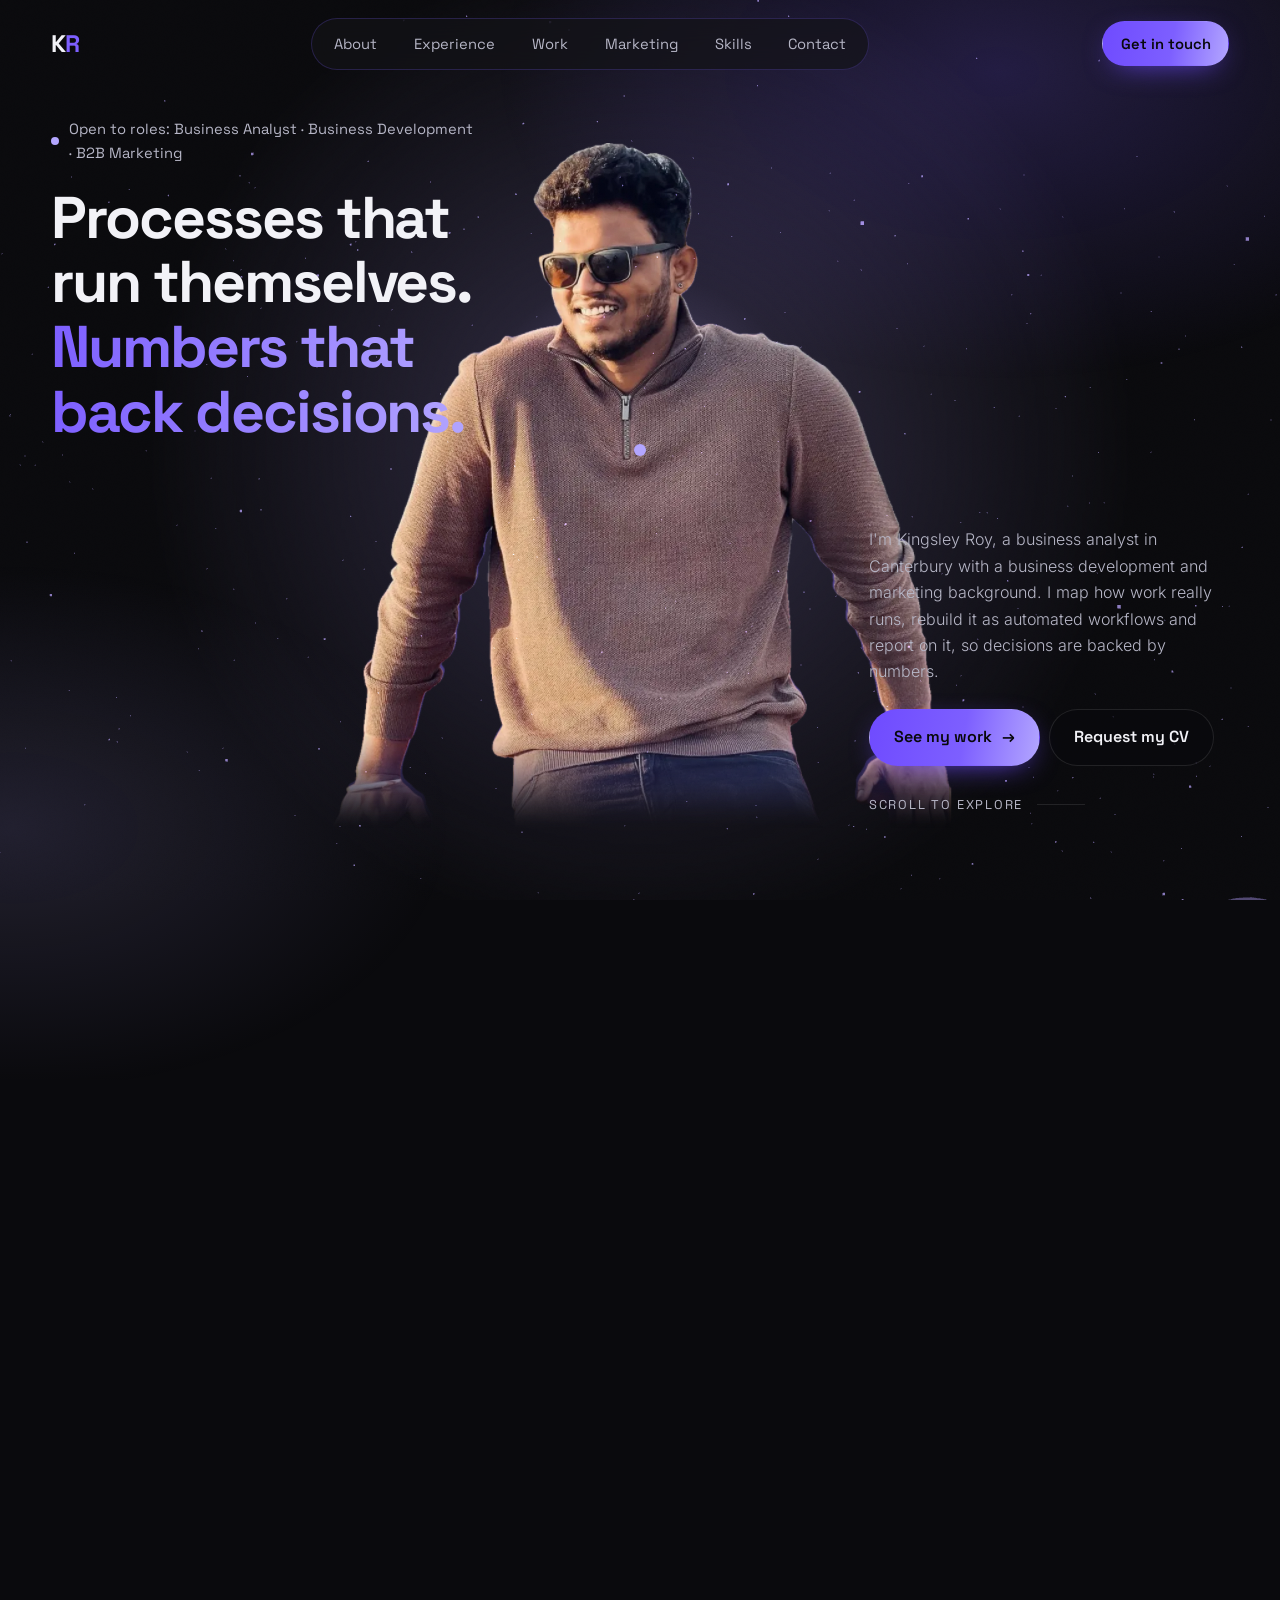
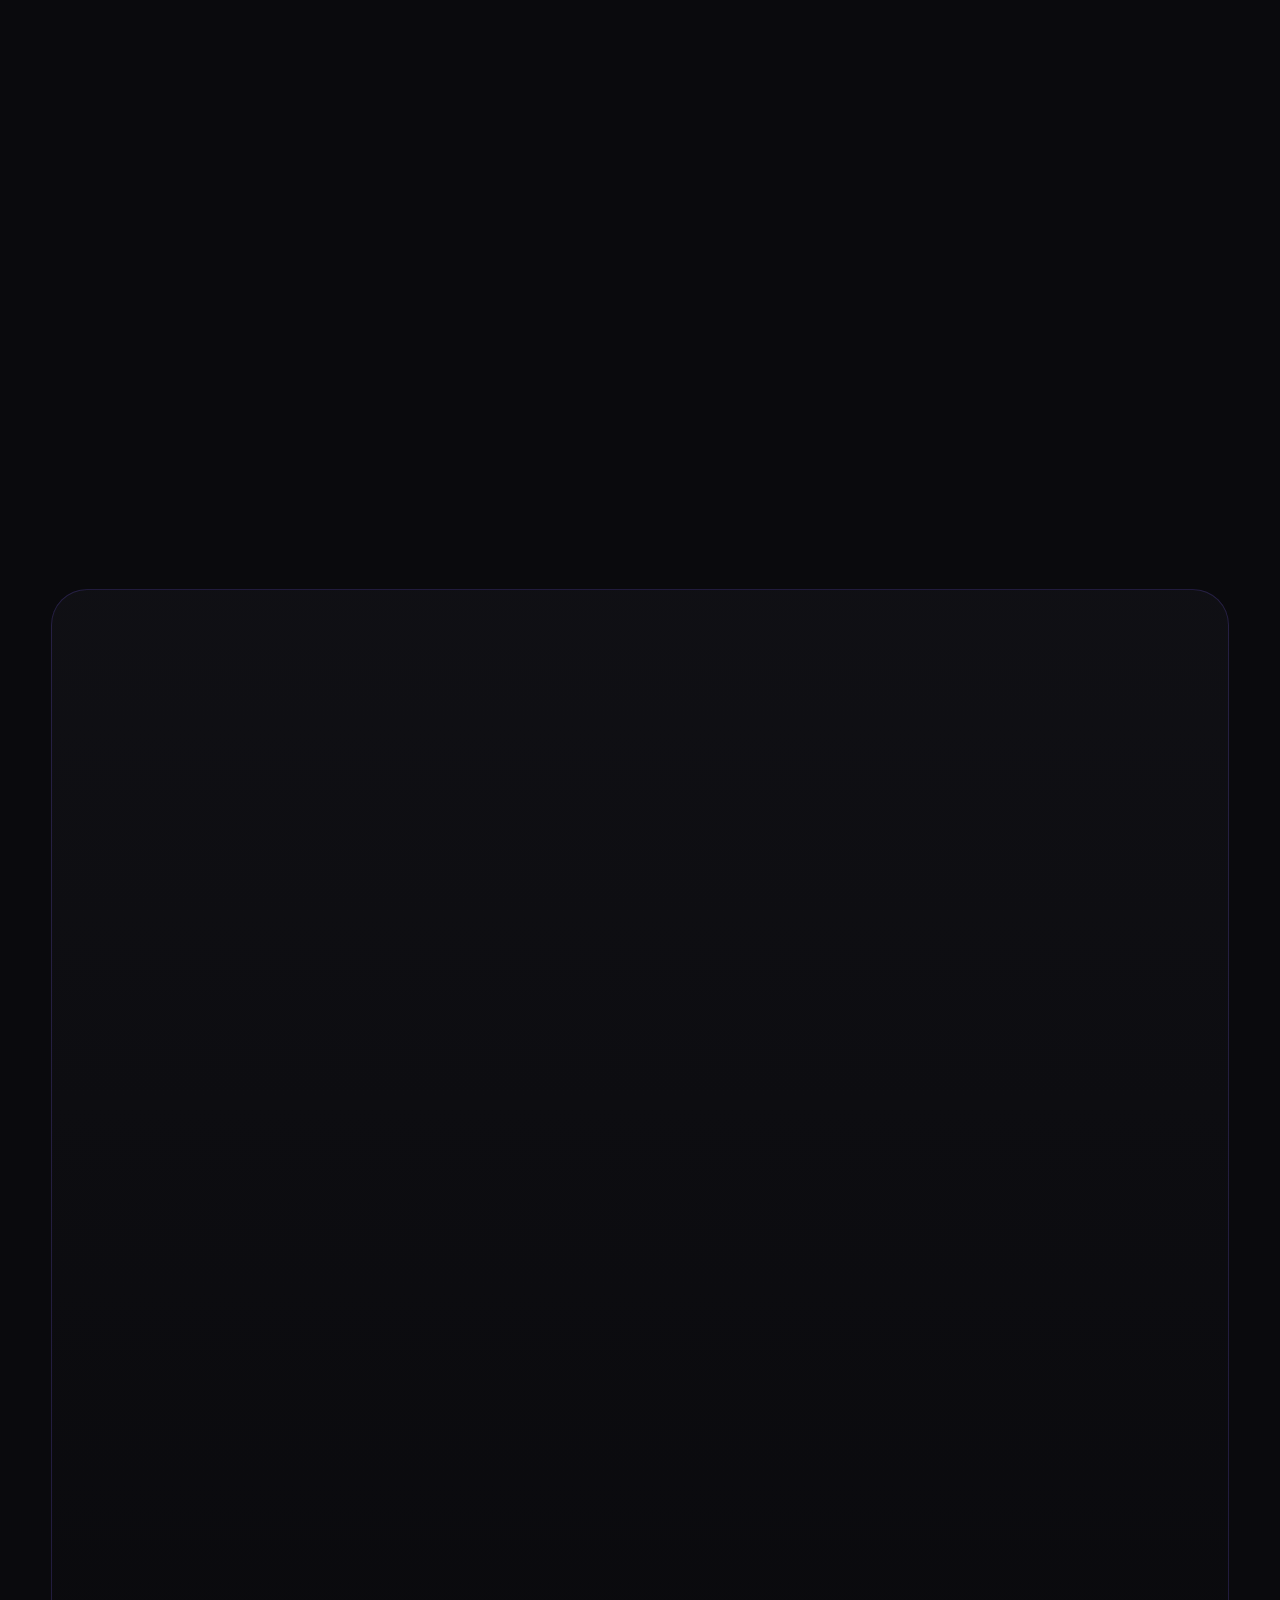
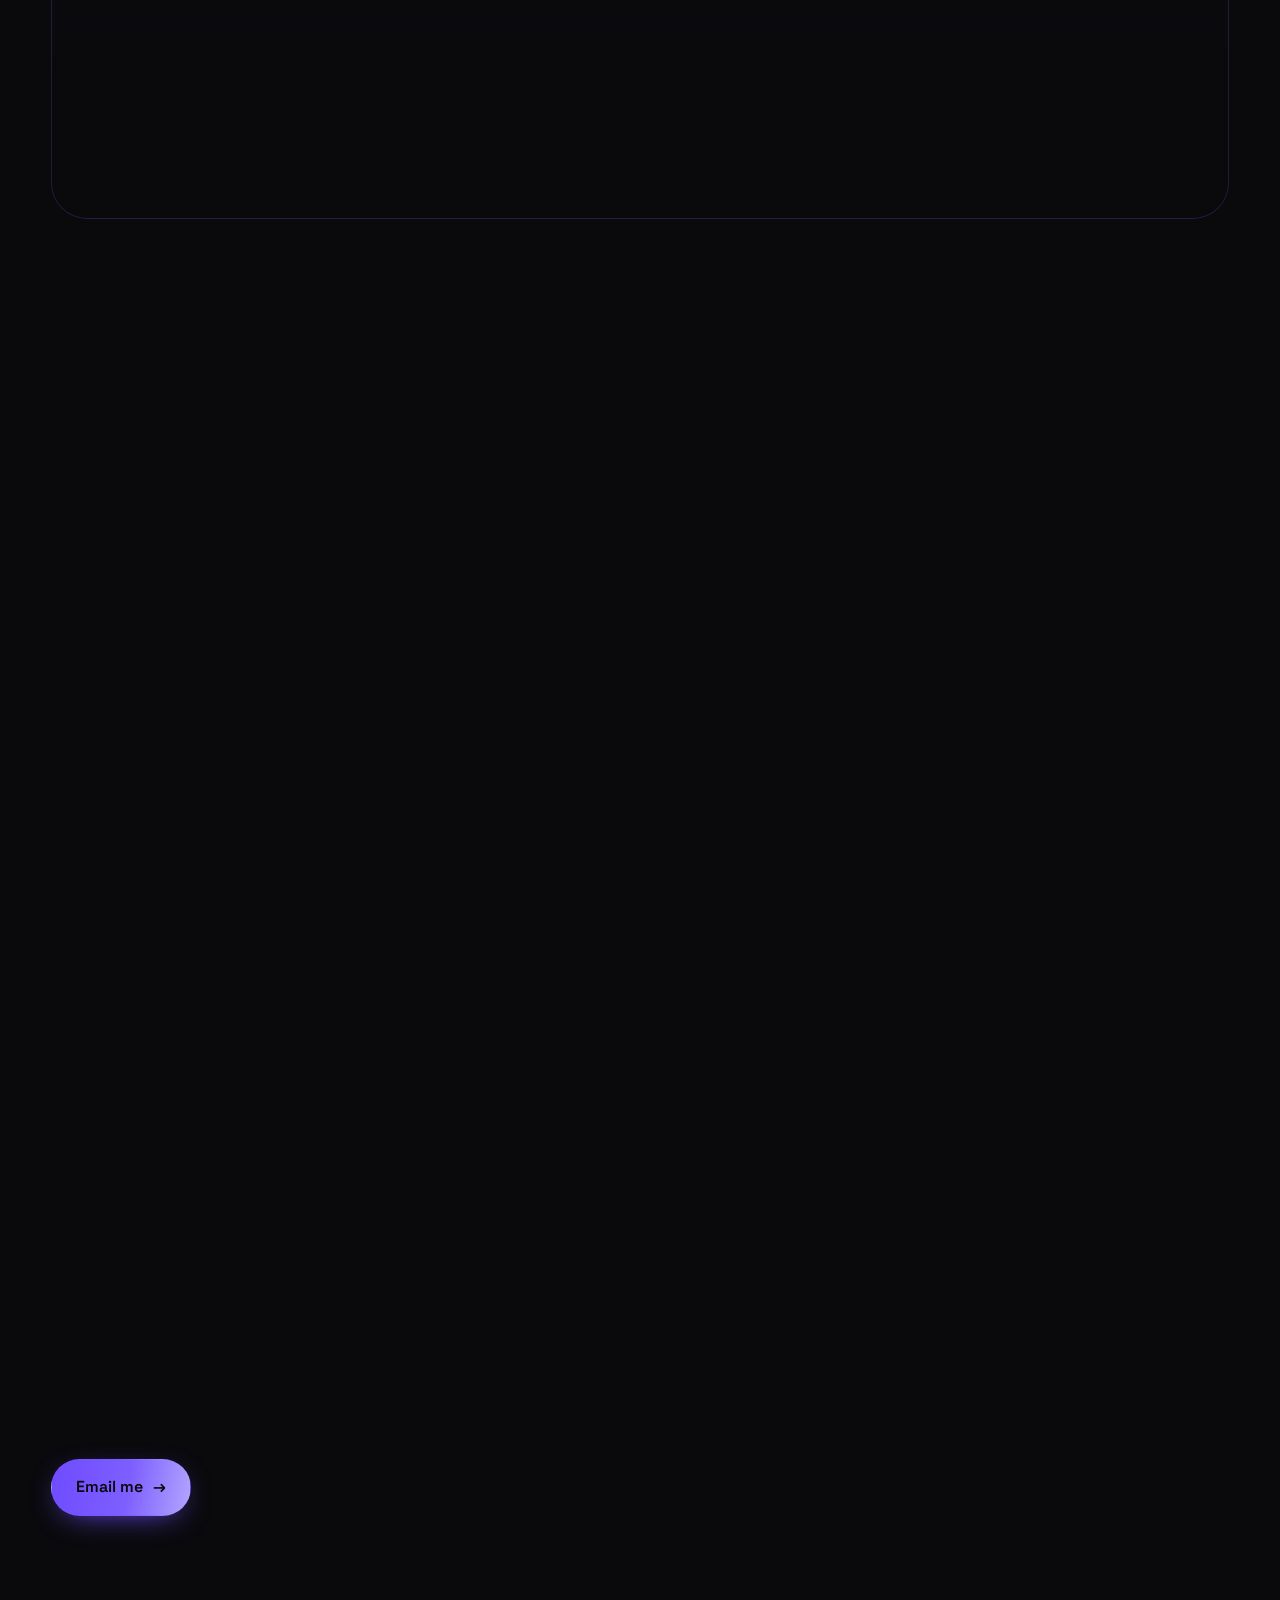
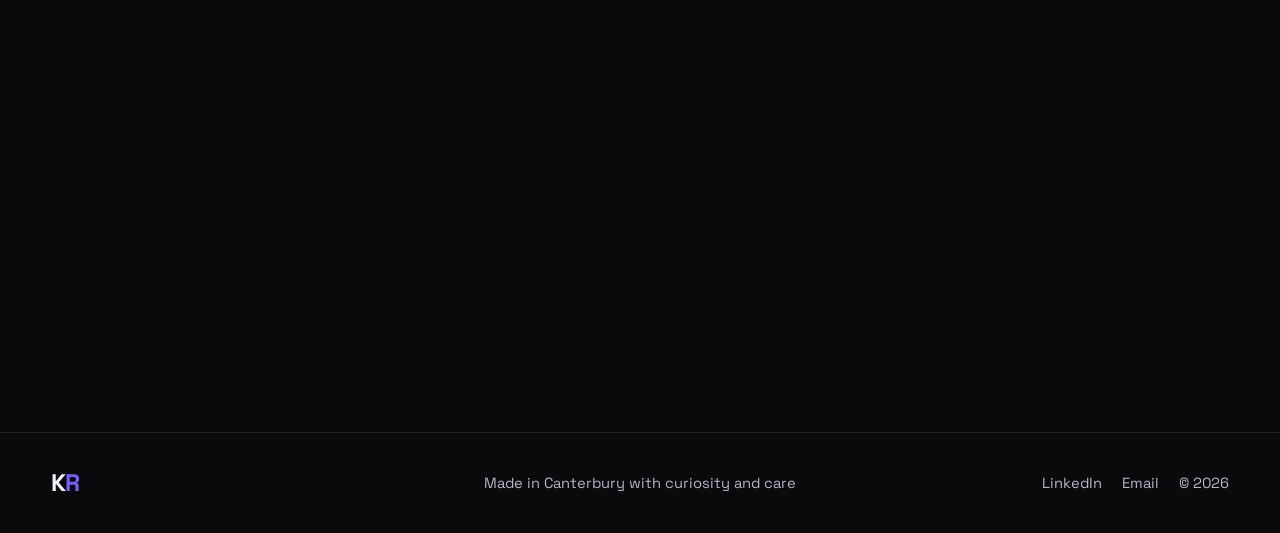
==== commit 88c638c3: "Reposition portfolio for BA, BDM and B2B marketing roles - Open-to-roles hero, request-CV link and r" ====
--- a/index.html
+++ b/index.html
@@ -3,10 +3,10 @@
 <head>
 <meta charset="utf-8">
 <meta name="viewport" content="width=device-width, initial-scale=1, viewport-fit=cover">
-<title>Kingsley Roy — Business Analyst &amp; Creative Producer</title>
-<meta name="description" content="Kingsley Roy is a business analyst in Canterbury. He maps processes, automates them with Power Automate and Zoho, and reports on them in Power BI. Previously an event and music video producer.">
-<meta property="og:title" content="Kingsley Roy — Business Analyst &amp; Creative Producer">
-<meta property="og:description" content="Process mapping, low-code automation and reporting. Previously an event and music video producer.">
+<title>Kingsley Roy — Business Analyst | Business Development | B2B Marketing</title>
+<meta name="description" content="Kingsley Roy is a business analyst in Canterbury with a business development and B2B marketing background. Process automation in Power Automate and Zoho, Power BI reporting, and UK market entry.">
+<meta property="og:title" content="Kingsley Roy — Business Analyst | Business Development | B2B Marketing">
+<meta property="og:description" content="Process automation, Power BI reporting and UK market entry. Open to business analyst, business development and B2B marketing roles.">
 <meta property="og:type" content="website">
 <meta http-equiv="Content-Security-Policy" content="default-src 'none'; script-src 'self'; style-src 'self'; font-src 'self'; img-src 'self' data:; connect-src 'self' https://formsubmit.co; form-action 'self'; base-uri 'none'; object-src 'none'; frame-src 'none'; worker-src 'none'; media-src 'none'; manifest-src 'self'; upgrade-insecure-requests">
 <meta name="referrer" content="strict-origin-when-cross-origin">
@@ -47,29 +47,25 @@
   <nav aria-label="Main">
     <ul class="nav__links">
       <li><a href="#about">About</a></li>
-      <li><a href="#method">Method</a></li>
+      <li><a href="#experience">Experience</a></li>
       <li><a href="#work">Work</a></li>
-      <li><a href="#samples">Samples</a></li>
+      <li><a href="#marketing">Marketing</a></li>
       <li><a href="#skills">Skills</a></li>
-      <li><a href="#services">Services</a></li>
-      <li><a href="#security">Security</a></li>
       <li><a href="#contact">Contact</a></li>
     </ul>
   </nav>
   <div class="nav__right">
-    <a href="#contact" class="btn btn--solid magnetic">Let's work together</a>
+    <a href="#contact" class="btn btn--solid magnetic">Get in touch</a>
     <button class="menu-btn" id="menuBtn" aria-expanded="false" aria-controls="mobileMenu">Menu</button>
   </div>
 </header>
 
 <div class="mobile-menu" id="mobileMenu" aria-hidden="true">
   <a href="#about">About</a>
-  <a href="#method">Method</a>
+  <a href="#experience">Experience</a>
   <a href="#work">Work</a>
-  <a href="#samples">Sample projects</a>
+  <a href="#marketing">Marketing</a>
   <a href="#skills">Skills</a>
-  <a href="#services">Services</a>
-  <a href="#security">Security</a>
   <a href="#contact">Contact</a>
   <p>kingsleyroy14@gmail.com</p>
 </div>
@@ -79,13 +75,12 @@
 <!-- ============ HERO ============ -->
 <section class="hero" id="top" aria-label="Introduction" data-hue="0">
   <div class="hero-stage">
-    <div class="hero-bgtext" aria-hidden="true"><span>KINGSLEY</span><span>ROY</span></div>
-    <img class="portrait-fallback" id="portraitFallback" src="images/portrait.webp" alt="Kingsley Roy" width="1267" height="1400" hidden>
+    <img class="portrait-fallback" id="portraitFallback" src="images/portrait.webp" alt="Kingsley Roy" width="1000" height="1105" hidden>
   </div>
   <div class="hero-stage hero-front">
     <div class="hero-copy">
       <div class="hero-left">
-        <p class="hero-role"><i class="dot"></i>Business analyst, Canterbury</p>
+        <p class="hero-role"><i class="dot"></i>Open to roles: Business Analyst · Business Development · B2B Marketing</p>
         <h1 class="hero-title">
           <span class="line"><span>Processes that</span></span>
           <span class="line"><span>run themselves.</span></span>
@@ -95,9 +90,10 @@
       </div>
       <div class="hero-mid" aria-hidden="true"></div>
       <div class="hero-right">
-        <p class="hero-sub">I map how work actually happens, rebuild it as automated workflows in Power Automate and Zoho, and report on it in Power BI. Before that, six years producing events and music videos.</p>
+        <p class="hero-sub">I'm Kingsley Roy, a business analyst in Canterbury with a business development and marketing background. I map how work really runs, rebuild it as automated workflows and report on it, so decisions are backed by numbers.</p>
         <div class="hero-cta">
           <a href="#work" class="btn btn--solid magnetic">See my work <span class="arr">→</span></a>
+          <a href="mailto:kingsleyroy14@gmail.com?subject=CV%20request" class="btn magnetic">Request my CV</a>
         </div>
         <div class="scroll-cue" id="scrollCue" aria-hidden="true"><span>Scroll to explore</span><i></i></div>
       </div>
@@ -110,68 +106,73 @@
   <div class="about__grid">
     <h2>What I actually do.</h2>
     <div class="about__text">
-      <p class="lead">I'm a business analyst. I map how a process really runs, find where it breaks, and rebuild it as an automated workflow with the data and reporting to prove it works.</p>
+      <p class="lead">A business analyst with a commercial background. I map how a process really runs, rebuild it as an automated workflow, and prove the result with data.</p>
       <p>At Kent County Council I designed and built an automated facilities management system for the Family Hub Programme in Power Automate and SharePoint, replacing manual request tracking with one accurate record of every job. I also built automated reporting for Skanska, the council's facilities partner, and I'm now leading Phase 2 of the system.</p>
-      <p>Alongside that, I completed a Junior Analyst apprenticeship at Neural Hue in London (September 2025 to April 2026), building Power BI dashboards and checking data quality on an AI-driven talent search platform.</p>
-      <p>The analysis side is the same work done properly: interview the people doing the job, document the as-is process, measure volumes and delays, design the to-be process, build it in low-code tools, test it with the team and check the numbers afterwards.</p>
-      <p>Before this I spent six years in production. At Studio 31 in Chennai I produced over 365 events and 30 conferences, and produced music videos, owning budgets, schedules, crew and suppliers. At The Post Prod I led UK market entry. That side taught me deadlines, and the analysis side taught me why they slip.</p>
-      <p>I moved from Chennai to the UK in 2021 and hold an MSc in Business Analytics from the University of Kent. I'm also a dancer, and we founded the Invictas Cricket Association, a cricket club in Canterbury.</p>
-      <p>I'm experienced with Claude Code and I build websites with it, from design through to launch. This portfolio and the Invictas club site are both built that way.</p>
-    </div>
-  </div>
-  <!-- Edit these numbers any time -->
+      <p>I completed a Junior Analyst apprenticeship at Neural Hue in London (September 2025 to April 2026), building Power BI dashboards and checking data quality on an AI-driven talent search platform.</p>
+      <p>Before moving into analysis I worked in business development and marketing: leading UK market entry at The Post Prod, and before that selling, marketing and producing events at Studio 31 in Chennai. I moved to the UK in 2021 and hold an MSc in Business Analytics from the University of Kent.</p>
+      <p>I also build websites with Claude Code, from design through to launch. This portfolio is one of them.</p>
+    </div>
+  </div>
   <div class="stats">
-    <div class="stat"><b>30%</b><span>market share growth at The Post Prod</span></div>
+    <div class="stat"><b>30%</b><span>market share growth in 12 months, The Post Prod</span></div>
     <div class="stat"><b>$5M</b><span>contract secured at The Post Prod</span></div>
     <div class="stat"><b>365+</b><span>events produced at Studio 31</span></div>
-    <div class="stat"><b>18%</b><span>fewer labour hours after Studio 31 went digital</span></div>
+    <div class="stat"><b>15%</b><span>efficiency gain from streamlined workflows, Kent County Council</span></div>
   </div>
 </section>
 
-<!-- ============ MARQUEE ============ -->
-<div class="marquee" aria-hidden="true">
-  <div class="marquee__track">
-    <span>Process mapping</span><span>Power Automate</span><span>Power BI reporting</span><span>Zoho systems</span><span>Event production</span><span>Music video production</span>
-    <span>Process mapping</span><span>Power Automate</span><span>Power BI reporting</span><span>Zoho systems</span><span>Event production</span><span>Music video production</span>
-  </div>
-</div>
-
-<!-- ============ HOW I WORK ============ -->
-<section class="section wrap method" id="method" data-hue="2" aria-labelledby="methodTitle">
-  <div>
-    <h2 id="methodTitle">How I work</h2>
-    <p class="method__intro">The same six steps whether it's a council repair process, a studio's sales pipeline or a live event.</p>
-  </div>
-  <ol class="steps">
-    <li>
-      <h4>Sit with the people doing the job</h4>
-      <p>Requirements come from the person filling in the form at 8am, not from a diagram. I record what they actually do, including the workarounds.</p>
-      <p class="apps">Interviews, shadowing, requirements notes</p>
+<!-- ============ EXPERIENCE ============ -->
+<section class="section wrap experience" id="experience" data-hue="2" aria-labelledby="expTitle">
+  <div class="work__head">
+    <h2 id="expTitle">Experience</h2>
+    <p>Business analysis, business development and marketing, in the UK and India.</p>
+  </div>
+  <ol class="timeline">
+    <li class="tl__item">
+      <p class="tl__date">Dec 2024 to present</p>
+      <div>
+        <h3>Business Support <span>Kent County Council, Folkestone</span></h3>
+        <ul>
+          <li>Designed and built an automated facilities management system in Power Automate and SharePoint, with automated reporting for Skanska. Now leading Phase 2.</li>
+          <li>Streamlined administrative workflows across Family Hubs, improving operational efficiency by 15%.</li>
+          <li>Handled sensitive and safeguarding data under UK GDPR and the Data Protection Act 2018, keeping case records accurate and audit-ready.</li>
+        </ul>
+        <a class="tl__link" href="#case-kcc" data-case="case-kcc">Read the case study →</a>
+      </div>
     </li>
-    <li>
-      <h4>Map the as-is process</h4>
-      <p>Every step, hand-off, approval and waiting point written down, so it's clear where work stalls and who owns each stage.</p>
-      <p class="apps">Process mapping</p>
+    <li class="tl__item">
+      <p class="tl__date">Sep 2025 to Apr 2026</p>
+      <div>
+        <h3>Junior Analyst Apprentice <span>Neural Hue, London</span></h3>
+        <ul>
+          <li>Wrote requirements, user stories, acceptance criteria and UAT scenarios for an AI-driven talent search platform.</li>
+          <li>Built Power BI dashboards and checked data quality, applying GDPR-compliant anonymisation and data lineage tracking.</li>
+        </ul>
+      </div>
     </li>
-    <li>
-      <h4>Measure it before changing it</h4>
-      <p>Volumes, cycle times, rework and the hours spent on manual updates. Without a baseline there's nothing to prove afterwards.</p>
-      <p class="apps">Excel, SQL, Power BI</p>
+    <li class="tl__item">
+      <p class="tl__date">Nov 2022 to Jan 2025</p>
+      <div>
+        <h3>Business Development Manager <span>The Post Prod, UK (remote)</span></h3>
+        <ul>
+          <li>Led UK market entry through market research, competitor analysis and strategic partnerships, growing market share by 30% within 12 months.</li>
+          <li>Secured a $5M contract through consultative selling, improving the client's operational efficiency by 25%.</li>
+          <li>Won a 3-year contract extension and a 15% revenue increase on a key corporate account.</li>
+        </ul>
+        <a class="tl__link" href="#case-postprod" data-case="case-postprod">Read the case study →</a>
+      </div>
     </li>
-    <li>
-      <h4>Design the to-be process</h4>
-      <p>One source of truth, a status that drives the workflow, automatic notifications, and a rule for every exception the team raised.</p>
-      <p class="apps">Solution design, data model</p>
-    </li>
-    <li>
-      <h4>Build it in low-code tools</h4>
-      <p>Microsoft Forms, SharePoint and Power Automate, or Zoho Creator, CRM, Sign and Books, built on licences the organisation already holds.</p>
-      <p class="apps">Power Automate, SharePoint, Zoho</p>
-    </li>
-    <li>
-      <h4>Test, hand over, then check the numbers</h4>
-      <p>Run it alongside the old way, fix what breaks, write the short guide, train the team, then compare against the baseline.</p>
-      <p class="apps">UAT, documentation, reporting</p>
+    <li class="tl__item">
+      <p class="tl__date">Jun 2018 to 2021</p>
+      <div>
+        <h3>Creative Head, previously Business Development Executive <span>Studio 31, Chennai</span></h3>
+        <ul>
+          <li>Planned and delivered 365+ events and 30+ trade shows, conferences and corporate events, managing logistics and suppliers.</li>
+          <li>Created 50+ marketing assets and grew audience reach by 30% (40,000 people) and online engagement by 35%, tracked in Google Analytics.</li>
+          <li>As Business Development Executive, beat quarterly revenue targets by 20% on average and collected 1,200+ positive customer feedback responses.</li>
+        </ul>
+        <a class="tl__link" href="#case-studio31" data-case="case-studio31">Read the digitalisation case study →</a>
+      </div>
     </li>
   </ol>
 </section>
@@ -180,7 +181,7 @@
 <section class="section wrap work" id="work" data-hue="3">
   <div class="work__head">
     <h2>Selected work</h2>
-    <p>Three projects where process, data and presentation had to work together.</p>
+    <p>Four projects covering process automation, market entry, digitalisation and web.</p>
   </div>
 
   <!-- Project 1 -->
@@ -210,6 +211,25 @@
     </div>
   </a>
 
+  <!-- Project: The Post Prod -->
+  <a class="project tilt-card" href="#case-postprod" data-case="case-postprod" data-cursor="Read">
+    <div class="project__visual reveal-img" aria-hidden="true">
+      <svg viewBox="0 0 800 550" preserveAspectRatio="xMidYMid slice">
+        <rect width="800" height="550" fill="#141414"/>
+        <g fill="none" stroke="#3A3A3A" stroke-width="1"><line x1="80" y1="420" x2="720" y2="420"/><line x1="80" y1="320" x2="720" y2="320"/><line x1="80" y1="220" x2="720" y2="220"/></g>
+        <polyline points="100,400 220,360 330,370 450,270 560,200 700,90" fill="none" stroke="#F4F4F2" stroke-width="6"/>
+        <g fill="#F4F4F2"><circle cx="100" cy="400" r="10"/><circle cx="330" cy="370" r="10"/><circle cx="560" cy="200" r="10"/><circle cx="700" cy="90" r="16"/></g>
+      </svg>
+    </div>
+    <div>
+      <p class="project__meta">The Post Prod, business development</p>
+      <h3>Leading UK market entry</h3>
+      <p>Researched the market, built partnerships and won key accounts to grow market share by 30% in 12 months and secure a $5M contract.</p>
+      <ul class="project__tools"><li>Market research</li><li>Key accounts</li><li>Pricing and sales strategy</li></ul>
+      <span class="project__link">Read the case study <span class="arr">→</span></span>
+    </div>
+  </a>
+
   <!-- Project 2 -->
   <a class="project tilt-card" href="#case-studio31" data-case="case-studio31" data-cursor="Read">
     <div class="project__visual reveal-img" aria-hidden="true">
@@ -256,11 +276,16 @@
   </a>
 </section>
 
-<!-- ============ SAMPLE PROJECTS ============ -->
-<section class="section wrap work samples" id="samples" data-hue="2" aria-labelledby="samplesTitle">
+<!-- ============ MARKETING ============ -->
+<section class="section wrap work marketing" id="marketing" data-hue="2" aria-labelledby="mktTitle">
   <div class="work__head">
-    <h2 id="samplesTitle">Sample projects</h2>
-    <p>Worked examples built with fictional data to show how I turn campaign figures into decisions.</p>
+    <h2 id="mktTitle">Marketing and growth</h2>
+    <p>Campaign results from Studio 31, and a worked example showing how I turn campaign data into decisions.</p>
+  </div>
+  <div class="stats stats--3">
+    <div class="stat"><b>50+</b><span>marketing assets created: social posts, blogs and newsletters</span></div>
+    <div class="stat"><b>30%</b><span>audience reach growth, about 40,000 people</span></div>
+    <div class="stat"><b>35%</b><span>rise in online engagement across social platforms</span></div>
   </div>
 
   <a class="project tilt-card" href="samples/grow-your-kent-business.html" target="_blank" rel="noopener noreferrer" data-cursor="Open">
@@ -283,7 +308,7 @@
       </svg>
     </div>
     <div>
-      <p class="project__meta">B2B marketing, sample data</p>
+      <p class="project__meta">B2B marketing, worked example with fictional data</p>
       <h3>Grow Your Kent Business: campaign dashboard</h3>
       <p>An interactive dashboard for a six-month campaign promoting free business support across Kent. Filter by month, channel and district to see leads, cost per lead, conversion and the full funnel, then read four recommendations.</p>
       <ul class="project__tools"><li>Marketing analytics</li><li>Campaign funnel</li><li>Cost per lead</li><li>Dashboard design</li></ul>
@@ -297,139 +322,79 @@
   <p class="kicker">Skills</p>
   <h2>What I work with</h2>
   <div class="skills__grid">
-    <article class="skill skill--feature">
-      <div class="skill__head">
-        <span class="skill__tag">New</span>
-        <h3>Web and AI development</h3>
-        <p>I build websites with Claude Code, taking them from idea and design to a live, deployed site. This portfolio is one of them.</p>
-      </div>
-      <ul class="chips"><li class="hot">Claude Code</li><li>Website design</li><li>Website builds</li><li>HTML, CSS and JavaScript</li><li>Vercel</li><li>GitHub Pages</li></ul>
+    <article class="skill">
+      <h3>Business analysis</h3>
+      <p>Understanding the process before changing it.</p>
+      <ul class="chips"><li>Process mapping</li><li>Requirements gathering</li><li>User stories and UAT</li><li>Stakeholder management</li><li>UK GDPR</li></ul>
     </article>
     <article class="skill">
       <h3>Data and reporting</h3>
       <p>Measuring the work and showing it clearly.</p>
-      <ul class="chips"><li>Excel</li><li>Power BI</li><li>SQL</li><li>Google Analytics</li></ul>
+      <ul class="chips"><li>Power BI</li><li>Excel</li><li>SQL</li><li>Google Analytics</li></ul>
     </article>
     <article class="skill">
       <h3>Automation and systems</h3>
       <p>Low-code workflows on tools you already own.</p>
-      <ul class="chips"><li>Power Automate</li><li>SharePoint</li><li>Microsoft Forms</li><li>Zoho Creator</li><li>Zoho CRM</li><li>Zoho Books</li></ul>
+      <ul class="chips"><li>Power Automate</li><li>SharePoint</li><li>Microsoft Forms</li><li>Zoho Creator</li><li>Zoho CRM</li><li>Salesforce</li></ul>
     </article>
     <article class="skill">
-      <h3>Business analysis</h3>
-      <p>Understanding the process before changing it.</p>
-      <ul class="chips"><li>Process mapping</li><li>Requirements gathering</li><li>Stakeholder management</li><li>Market entry</li></ul>
+      <h3>Business development and marketing</h3>
+      <p>Winning and growing B2B accounts.</p>
+      <ul class="chips"><li>B2B sales</li><li>Market entry</li><li>Key account management</li><li>Negotiation</li><li>Pricing strategy</li><li>Digital marketing</li></ul>
     </article>
-    <article class="skill">
-      <h3>Production</h3>
-      <p>Delivering events and video to budget and date.</p>
-      <ul class="chips"><li>Event production</li><li>Music video production</li><li>Crew and suppliers</li><li>Budgets and schedules</li></ul>
+    <article class="skill skill--feature">
+      <div class="skill__head">
+        <span class="skill__tag">Also</span>
+        <h3>Web and AI development</h3>
+        <p>I build websites with Claude Code, taking them from idea and design to a live, deployed site. This portfolio is one of them.</p>
+      </div>
+      <ul class="chips"><li class="hot">Claude Code</li><li>Website design</li><li>HTML, CSS and JavaScript</li><li>Vercel</li><li>GitHub Pages</li></ul>
     </article>
   </div>
 </section>
 
-<!-- ============ SERVICES ============ -->
-<section class="section wrap services" id="services" data-hue="2">
-  <h2>Where I can help.</h2>
-  <div class="service service--feature">
-    <p class="service__tag">Digitalisation and process automation</p>
-    <h3>Go from spreadsheets to one system that runs your business.</h3>
-    <p>If enquiries live in WhatsApp, bookings in Excel and invoices in someone's head, I'll move the whole journey, from first enquiry to final payment, into one connected system. Leads get an owner, follow-ups happen on their own, contracts are signed online and everyone works from the same records. Repetitive tasks like intake, reminders, status updates and approvals run as automated flows with an audit trail, so nothing depends on someone remembering.</p>
-    <ol class="service__steps">
-      <li><b>Review</b><span>I sit with your team and map how work really runs today, including the workarounds.</span></li>
-      <li><b>Design</b><span>One source of truth, clear stages and an automatic hand-off between each team.</span></li>
-      <li><b>Build</b><span>Configured in Zoho or Microsoft 365: CRM, forms, e-signature, invoicing, Power Automate flows and dashboards.</span></li>
-      <li><b>Train</b><span>Short guides and hands-on training so your team adopts it with confidence.</span></li>
-      <li><b>Measure</b><span>Hours saved, conversion and follow-up times compared against where you started.</span></li>
-    </ol>
-    <p class="service__proof">At Studio 31 this cut labour hours by 18%, raised productivity by 20% and paid for itself within a year. <a href="#case-studio31" data-case="case-studio31">Read the case study →</a></p>
-    <small>Zoho Creator, CRM, Sign, Books · Power Automate, SharePoint, Microsoft Forms</small>
-  </div>
-  <div class="service"><h3>Reporting and dashboards</h3><p>Agree the definitions first, model the data, then build Power BI and Excel reports that answer the questions managers actually ask.</p><small>Power BI, Excel, SQL</small></div>
-  <div class="service"><h3>Website design and build</h3><p>Fast, modern websites designed and built with Claude Code, from first sketch to a live, hosted site you can edit and grow.</p><small>Claude Code, web, Vercel</small></div>
-  <div class="service"><h3>Market entry and growth</h3><p>Market and competitor research, pricing and positioning, and structured outreach for businesses entering the UK or opening a new line of work.</p><small>Business development</small></div>
-  <div class="service"><h3>Event production</h3><p>Budgets, run sheets, crew and supplier coordination and on-site management, from first brief to post-event wrap.</p><small>Production, logistics</small></div>
-  <div class="service"><h3>Music video and content production</h3><p>Producing rather than shooting: pre-production planning, scheduling, crew and locations, and delivery management through to the final cut.</p><small>Production</small></div>
-</section>
-
-<!-- ============ WHY WORK WITH ME ============ -->
-<section class="section wrap why" aria-labelledby="whyTitle">
-  <p class="kicker" id="whyTitle">Why work with me</p>
-  <ul class="why__list">
-    <li>I work inside the process <em>I learn the job from the people doing it, so the redesign survives contact with real work.</em></li>
-    <li>Low-code, not locked-in <em>Built on the Microsoft 365 or Zoho licences you already pay for, and documented so your team can maintain it.</em></li>
-    <li>Measured before and after <em>Volumes, delays and hours saved, so the change can be defended.</em></li>
-    <li>Producer's grip on delivery <em>Six years of events and music videos: budgets, schedules and suppliers held to a date.</em></li>
-    <li>Two markets, one view <em>Experience across India and the UK.</em></li>
-  </ul>
-</section>
-
-<!-- ============ ACHIEVEMENTS ============ -->
+<!-- ============ EDUCATION AND BEYOND WORK ============ -->
 <section class="section wrap ach" aria-labelledby="achTitle">
   <div class="ach__grid">
-    <h2 id="achTitle">Credentials</h2>
-    <ul class="ach__list">
-      <li><b>MSc Business Analytics</b><span>University of Kent, Merit</span></li>
-      <li><b>BBA</b><span>SRM University of Arts and Science, Chennai</span></li>
-      <li><b>Power BI Internship</b><span>PwC Europe</span></li>
-      <li><b>Excel for Business Analysts</b><span>IIBA</span></li>
-      <li><b>CBIP preparation course</b><span>Udemy</span></li>
-      <li><b>Junior Analyst Apprenticeship</b><span>Neural Hue, 2025 to 2026</span></li>
-      <li><b>Founding Chairman</b><span>Invictas Cricket Association</span></li>
-    </ul>
-  </div>
-</section>
-
-<!-- ============ COMMUNITY ============ -->
-<section class="section wrap community panel" aria-labelledby="commTitle">
-  <div class="community__grid">
-    <h2 id="commTitle">Building beyond work.</h2>
-    <div>
-      <p>We founded the Invictas Cricket Association, a T20 club in Canterbury affiliated with the Kent Cricket Board, to give local players a team and a community.</p>
-      <p>I also bring Tamil culture, dance and music into everything I produce.</p>
-      <a class="btn" href="#contact">Get involved <span class="arr">→</span></a>
-    </div>
-  </div>
-</section>
-
-<!-- TESTIMONIALS: add real quotes here when you have them. Left out on purpose so nothing is invented. -->
-
-<!-- ============ SECURITY ============ -->
-<section class="section wrap security panel" id="security" data-hue="1" aria-labelledby="secTitle">
-  <p class="kicker">Security and trust</p>
-  <h2 id="secTitle">Built to protect your data.</h2>
-  <p class="security__lead">Business systems hold client records, finances and personal data. I design them so that access is deliberate, changes are traceable and nothing is shared further than it needs to be.</p>
-  <ul class="security__grid">
-    <li><h3>Least-privilege access</h3><p>Permissions in SharePoint and Power Platform follow roles, so people see only the records they need.</p></li>
-    <li><h3>Data protection by design</h3><p>Workflows are planned around UK GDPR principles: collect only what is needed, keep it only as long as needed.</p></li>
-    <li><h3>Traceable by default</h3><p>Status changes and approvals are logged against each record, giving a clear audit trail for every request.</p></li>
-    <li><h3>Safe sharing</h3><p>Reports go out as controlled, access-limited views rather than loose spreadsheets sent by email.</p></li>
-  </ul>
+    <h2 id="achTitle">Education and credentials</h2>
+    <div>
+      <ul class="ach__list">
+        <li><b>MSc Business Analytics</b><span>University of Kent, Merit</span></li>
+        <li><b>BBA</b><span>SRM University of Arts and Science, Chennai</span></li>
+        <li><b>Power BI Internship</b><span>PwC Europe</span></li>
+        <li><b>Excel for Business Analysts</b><span>IIBA</span></li>
+        <li><b>CBIP preparation course</b><span>Udemy</span></li>
+        <li><b>Co-founder and Chairman</b><span>Invictas Cricket Association</span></li>
+      </ul>
+      <p class="beyond">Beyond work: we founded the Invictas Cricket Association, a T20 club in Canterbury affiliated with the Kent Cricket Board, to give local players a team and a community. I'm also a dancer.</p>
+    </div>
+  </div>
 </section>
 
 <!-- ============ CONTACT ============ -->
 <section class="section wrap contact" id="contact" data-hue="0">
   <div class="contact__grid">
     <div>
-      <h2>Have an idea? Let's build it.</h2>
-      <p class="contact__lead">Whether you need a clear dashboard, a better way to run your business or an event people talk about, let's make something people remember.</p>
-      <a class="btn btn--solid" href="mailto:kingsleyroy14@gmail.com">Start a project <span class="arr">→</span></a>
+      <h2>Let's talk about a role.</h2>
+      <p class="contact__lead">I'm looking for Business Analyst, Business Development Manager and B2B Marketing roles. Email or LinkedIn is the quickest way to reach me, and I'm happy to send my CV.</p>
+      <a class="btn btn--solid" href="mailto:kingsleyroy14@gmail.com">Email me <span class="arr">→</span></a>
       <ul class="contact__links">
         <li><a href="mailto:kingsleyroy14@gmail.com"><span>Email</span><span>kingsleyroy14@gmail.com</span></a></li>
         <li><a href="https://www.linkedin.com/in/kingsleyroy" target="_blank" rel="noopener noreferrer"><span>LinkedIn</span><span>/in/kingsleyroy</span></a></li>
+        <li><a href="mailto:kingsleyroy14@gmail.com?subject=CV%20request"><span>CV</span><span>Request a copy</span></a></li>
       </ul>
+      <p class="contact__note">I also take on small freelance projects: process automation, dashboards and websites.</p>
     </div>
     <form class="form" id="contactForm" novalidate autocomplete="on">
       <input type="text" name="_gotcha" tabindex="-1" autocomplete="off" aria-hidden="true" class="hp">
       <div class="field"><label for="fName">Name</label><input id="fName" name="name" autocomplete="name" maxlength="80" required></div>
       <div class="field"><label for="fEmail">Email</label><input id="fEmail" name="email" type="email" autocomplete="email" maxlength="120" required></div>
-      <div class="field"><label for="fType">What do you need?</label>
+      <div class="field"><label for="fType">What is this about?</label>
         <select id="fType" name="type">
-          <option>Digitalisation and process automation</option>
-          <option>Dashboards and reporting</option>
-          <option>Market entry and growth</option>
-          <option>Events and creative direction</option>
-          <option>Films and brand content</option>
+          <option>Business analyst role</option>
+          <option>Business development role</option>
+          <option>B2B marketing role</option>
+          <option>Freelance project</option>
           <option>Something else</option>
         </select>
       </div>
@@ -536,6 +501,73 @@
     </div>
   </section>
 
+  <a class="case__next" href="#case-postprod" data-case="case-postprod"><small>Next case study</small><strong>Leading UK market entry →</strong></a>
+</article>
+
+<!-- =========================================================
+     CASE STUDY — THE POST PROD
+     ========================================================= -->
+<article class="case" id="case-postprod" role="dialog" aria-modal="true" aria-labelledby="t-pp" hidden data-lenis-prevent>
+  <div class="case__bar"><button class="case__close" type="button">← Back to work</button><span>Case study</span></div>
+
+  <header class="wrap case__hero">
+    <p class="kicker">The Post Prod, UK (remote)</p>
+    <h2 id="t-pp">Leading UK market entry</h2>
+    <p class="case__intro">How I took The Post Prod into the UK market: research, partnerships and a consultative sales approach that grew market share by 30% in 12 months.</p>
+    <dl class="case__facts">
+      <div><dt>My role</dt><dd>Business Development Manager, November 2022 to January 2025</dd></div>
+      <div><dt>Focus</dt><dd>Market entry, key accounts, pricing and sales strategy</dd></div>
+      <div><dt>Methods</dt><dd>Competitor analysis, consultative selling, data-driven reporting</dd></div>
+    </dl>
+  </header>
+
+  <section class="wrap case__block">
+    <h3>The challenge</h3>
+    <div>
+      <p>The Post Prod needed to establish itself in the UK market and win corporate customers against established competitors, with sales and pricing that were grounded in evidence rather than guesswork.</p>
+    </div>
+  </section>
+
+  <section class="wrap case__block">
+    <h3>What I did</h3>
+    <ol class="steps">
+      <li>
+        <h4>Researched the market and competitors</h4>
+        <p>Carried out in-depth market research and competitor analysis to understand where The Post Prod could win.</p>
+      </li>
+      <li>
+        <h4>Built strategic partnerships</h4>
+        <p>Formed partnerships that opened doors in the UK market.</p>
+      </li>
+      <li>
+        <h4>Set pricing and sales strategy</h4>
+        <p>Used data-driven insights to design targeted sales and pricing strategies.</p>
+      </li>
+      <li>
+        <h4>Managed key corporate accounts</h4>
+        <p>Addressed stakeholder concerns and delivered customised solutions, which secured a 3-year contract extension and a 15% revenue increase, and made the client a reference account for future large deals.</p>
+      </li>
+      <li>
+        <h4>Sold consultatively</h4>
+        <p>Crafted tailored solutions for corporate clients, which secured a $5M contract, improved the client's operational efficiency by 25% and opened up cross-sell opportunities.</p>
+      </li>
+      <li>
+        <h4>Reported with data</h4>
+        <p>Delivered data-driven reports and strategic insights to internal and external stakeholders, which secured additional investment to scale and expand key projects.</p>
+      </li>
+    </ol>
+  </section>
+
+  <section class="wrap case__block">
+    <h3>Results</h3>
+    <div class="results">
+      <div><b>30%</b><span>market share increase within 12 months</span></div>
+      <div><b>$5M</b><span>contract secured through consultative selling</span></div>
+      <div><b>3 years</b><span>contract extension on a key corporate account</span></div>
+      <div><b>15%</b><span>revenue increase on that account</span></div>
+    </div>
+  </section>
+
   <a class="case__next" href="#case-studio31" data-case="case-studio31"><small>Next case study</small><strong>Wedding studio, fully digital →</strong></a>
 </article>
 
@@ -649,9 +681,9 @@
   <section class="wrap case__block">
     <h3>Results</h3>
     <div class="results">
-      <div><b>18%</b><span>fewer labour hours across the business</span></div>
-      <div><b>20%</b><span>rise in overall productivity</span></div>
-      <div><b>1 year</b><span>to recover the cost of the transition through automation</span></div>
+      <div><b>1</b><span>system from first enquiry to final delivery</span></div>
+      <div><b>11</b><span>steps tracked end to end, from enquiry to client download</span></div>
+      <div><b>1</b><span>clear owner for every lead</span></div>
       <div><b>Live</b><span>updates for clients through their own dashboard</span></div>
     </div>
     <div></div>
--- a/css/style.css
+++ b/css/style.css
@@ -4,7 +4,7 @@
 :root{
   --bg:#0a0a0d;
   --ink:#f2f2f7;
-  --muted:#a1a1b2;
+  --muted:#b6b6c6;
   --rule:rgba(255,255,255,.1);
   --glass:rgba(255,255,255,.045);
   --glass-2:rgba(255,255,255,.08);
@@ -153,7 +153,7 @@
    ========================================================= */
 .about__grid{display:grid;grid-template-columns:1fr 1.3fr;gap:clamp(30px,6vw,110px);align-items:start}
 .about h2,.work__head h2,.contact h2,.community h2{font-size:clamp(46px,7vw,120px)}
-.about__text p{margin:0 0 1.1em;max-width:60ch;color:#c8c8d4}
+.about__text p{margin:0 0 1.1em;max-width:60ch;color:#d8d8e2}
 .about__text .lead{font-family:var(--display);font-weight:500;font-size:clamp(22px,2vw,30px);line-height:1.35;letter-spacing:-.02em;color:var(--ink)}
 .stats{display:grid;grid-template-columns:repeat(4,1fr);gap:16px;margin-top:clamp(60px,9vh,110px)}
 .stat{padding:26px 24px;border:1px solid var(--rule);border-radius:24px;background:var(--glass);backdrop-filter:blur(14px);-webkit-backdrop-filter:blur(14px);
@@ -185,7 +185,7 @@
 .steps li:first-child{border-top:0;padding-top:0}
 .steps li::before{content:counter(step,decimal-leading-zero);grid-row:span 3;font-family:var(--display);font-weight:700;font-size:1.6rem;line-height:1.2;color:var(--accent);font-variant-numeric:tabular-nums}
 .steps h4{margin:0;font-family:var(--display);font-weight:600;font-size:1.3rem;line-height:1.25;letter-spacing:-.02em}
-.steps p{margin:0;color:#c8c8d4}
+.steps p{margin:0;color:#d8d8e2}
 .steps .apps{font-family:var(--display);font-size:.85rem;color:var(--accent-2);margin-top:4px}
 .method .steps li{grid-template-columns:56px 1fr}
 @media (max-width:900px){.method{grid-template-columns:1fr}.method>div:first-child{position:static}.steps li{grid-template-columns:44px 1fr}}
@@ -212,7 +212,7 @@
 .project__meta{font-family:var(--display);color:var(--accent-2);font-size:.9rem;margin:0 0 14px}
 .project h3{font-size:clamp(32px,3.8vw,64px);transition:translate .6s var(--ease)}
 .project:hover h3{translate:10px 0}
-.project p{max-width:48ch;margin:18px 0 18px;color:#c8c8d4}
+.project p{max-width:48ch;margin:18px 0 18px;color:#d8d8e2}
 .project__tools{display:flex;flex-wrap:wrap;gap:8px;list-style:none;padding:0;margin:0 0 24px}
 .project__tools li{font-family:var(--display);font-size:.82rem;border:1px solid var(--rule);background:var(--glass);border-radius:999px;padding:.3em .85em}
 .project__link{font-family:var(--display);font-weight:600;display:inline-flex;gap:.5em;align-items:center;color:var(--accent)}
@@ -263,7 +263,7 @@
 .service:hover{background:var(--glass);translate:8px 0}
 .service h3{font-size:clamp(24px,2.6vw,42px);transition:color .4s}
 .service:hover h3{color:var(--accent)}
-.service p{margin:0;max-width:46ch;color:#c8c8d4}
+.service p{margin:0;max-width:46ch;color:#d8d8e2}
 .service small{font-family:var(--display);color:var(--muted);font-size:.88rem;justify-self:end;text-align:right}
 @media (max-width:900px){.service{grid-template-columns:1fr;gap:10px}.service small{justify-self:start;text-align:left}}
 
@@ -289,10 +289,10 @@
    ========================================================= */
 .community{margin-block:clamp(40px,8vh,100px)}
 .community__grid{display:grid;grid-template-columns:1.2fr 1fr;gap:clamp(30px,6vw,110px);align-items:end}
-.community p{max-width:52ch;color:#c8c8d4}
+.community p{max-width:52ch;color:#d8d8e2}
 @media (max-width:900px){.community__grid{grid-template-columns:1fr}}
 .contact__grid{display:grid;grid-template-columns:1fr 1fr;gap:clamp(40px,7vw,120px)}
-.contact__lead{max-width:44ch;margin:26px 0 34px;color:#c8c8d4}
+.contact__lead{max-width:44ch;margin:26px 0 34px;color:#d8d8e2}
 .contact__links{list-style:none;padding:0;margin:40px 0 0}
 .contact__links li{border-top:1px solid var(--rule)}
 .contact__links a{display:flex;justify-content:space-between;gap:16px;padding:18px 0;text-decoration:none;font-family:var(--display);font-size:1.1rem}
@@ -347,8 +347,8 @@
 .case__facts dd{margin:6px 0 0;font-family:var(--display);font-weight:500;font-size:1.05rem;line-height:1.4}
 .case__block{display:grid;grid-template-columns:1fr 2fr;gap:clamp(24px,5vw,90px);padding-block:clamp(50px,8vh,90px);border-top:1px solid var(--rule);position:relative}
 .case__block h3{font-size:clamp(28px,2.8vw,44px)}
-.case__block p{margin:0 0 1em;max-width:62ch;color:#c8c8d4}
-.case__block ul{margin:0;padding-left:1.1em;max-width:62ch;color:#c8c8d4}
+.case__block p{margin:0 0 1em;max-width:62ch;color:#d8d8e2}
+.case__block ul{margin:0;padding-left:1.1em;max-width:62ch;color:#d8d8e2}
 .case__block ul li{margin-bottom:.5em}
 .flow{grid-column:1/-1;display:flex;flex-wrap:wrap;gap:10px;margin-top:10px}
 .flow__node{flex:1 1 140px;border:1px solid var(--rule);border-radius:18px;padding:16px;background:var(--glass);position:relative}
@@ -405,11 +405,35 @@
 
 /* Security and trust */
 .security h2{font-size:clamp(40px,6vw,96px);max-width:14ch}
-.security__lead{max-width:60ch;margin:26px 0 0;color:#c8c8d4}
+.security__lead{max-width:60ch;margin:26px 0 0;color:#d8d8e2}
 .security__grid{display:grid;grid-template-columns:repeat(4,1fr);gap:18px;list-style:none;margin:clamp(36px,6vh,64px) 0 0;padding:0}
 .security__grid li{position:relative;padding:26px 24px 28px;border:1px solid rgba(125,95,255,.22);border-radius:20px;background:rgba(125,95,255,.06)}
 .security__grid li::before{content:"";display:block;width:34px;height:3px;border-radius:3px;margin-bottom:22px;background:linear-gradient(90deg,var(--accent),var(--accent-2))}
 .security__grid h3{font-size:1.15rem;letter-spacing:-.02em;line-height:1.2}
-.security__grid p{margin:12px 0 0;font-size:.95rem;color:#c8c8d4;line-height:1.55}
+.security__grid p{margin:12px 0 0;font-size:.95rem;color:#d8d8e2;line-height:1.55}
 @media (max-width:1000px){.security__grid{grid-template-columns:repeat(2,1fr)}}
 @media (max-width:600px){.security__grid{grid-template-columns:1fr}}
+
+
+/* =========================================================
+   EXPERIENCE TIMELINE, MARKETING STATS, CONTACT NOTES
+   ========================================================= */
+.timeline{list-style:none;margin:0;padding:0;border-top:1px solid var(--rule)}
+.tl__item{display:grid;grid-template-columns:minmax(150px,.7fr) 3fr;gap:clamp(20px,4vw,70px);padding:clamp(28px,4vh,44px) 0;border-bottom:1px solid var(--rule)}
+.tl__date{margin:0;font-family:var(--display);font-size:.92rem;color:var(--accent-2);letter-spacing:.02em;padding-top:.5em}
+.tl__item h3{font-size:clamp(22px,2.4vw,36px);letter-spacing:-.03em;line-height:1.15}
+.tl__item h3 span{display:block;margin-top:6px;font-size:.55em;font-weight:500;color:var(--muted);letter-spacing:0}
+.tl__item ul{margin:18px 0 0;padding-left:1.1em;max-width:70ch;color:#d8d8e2}
+.tl__item li{margin-bottom:.55em}
+.tl__link{display:inline-block;margin-top:10px;font-family:var(--display);font-weight:600;color:var(--accent-2);text-decoration:none}
+.tl__link:hover{text-decoration:underline}
+.stats--3{grid-template-columns:repeat(3,1fr);margin-top:0;margin-bottom:clamp(30px,5vh,56px)}
+.contact__note{margin:28px 0 0;color:var(--muted);font-size:.95rem}
+.beyond{margin:26px 0 0;max-width:62ch;color:var(--muted)}
+.hero-cta .btn:not(.btn--solid){background:rgba(10,10,13,.55)}
+@media (max-width:900px){
+  .tl__item{grid-template-columns:1fr;gap:8px}
+  .stats--3{grid-template-columns:1fr}
+  .hero-role{font-size:.8rem;align-items:flex-start;line-height:1.4}
+  .hero-role .dot{margin-top:.4em}
+}
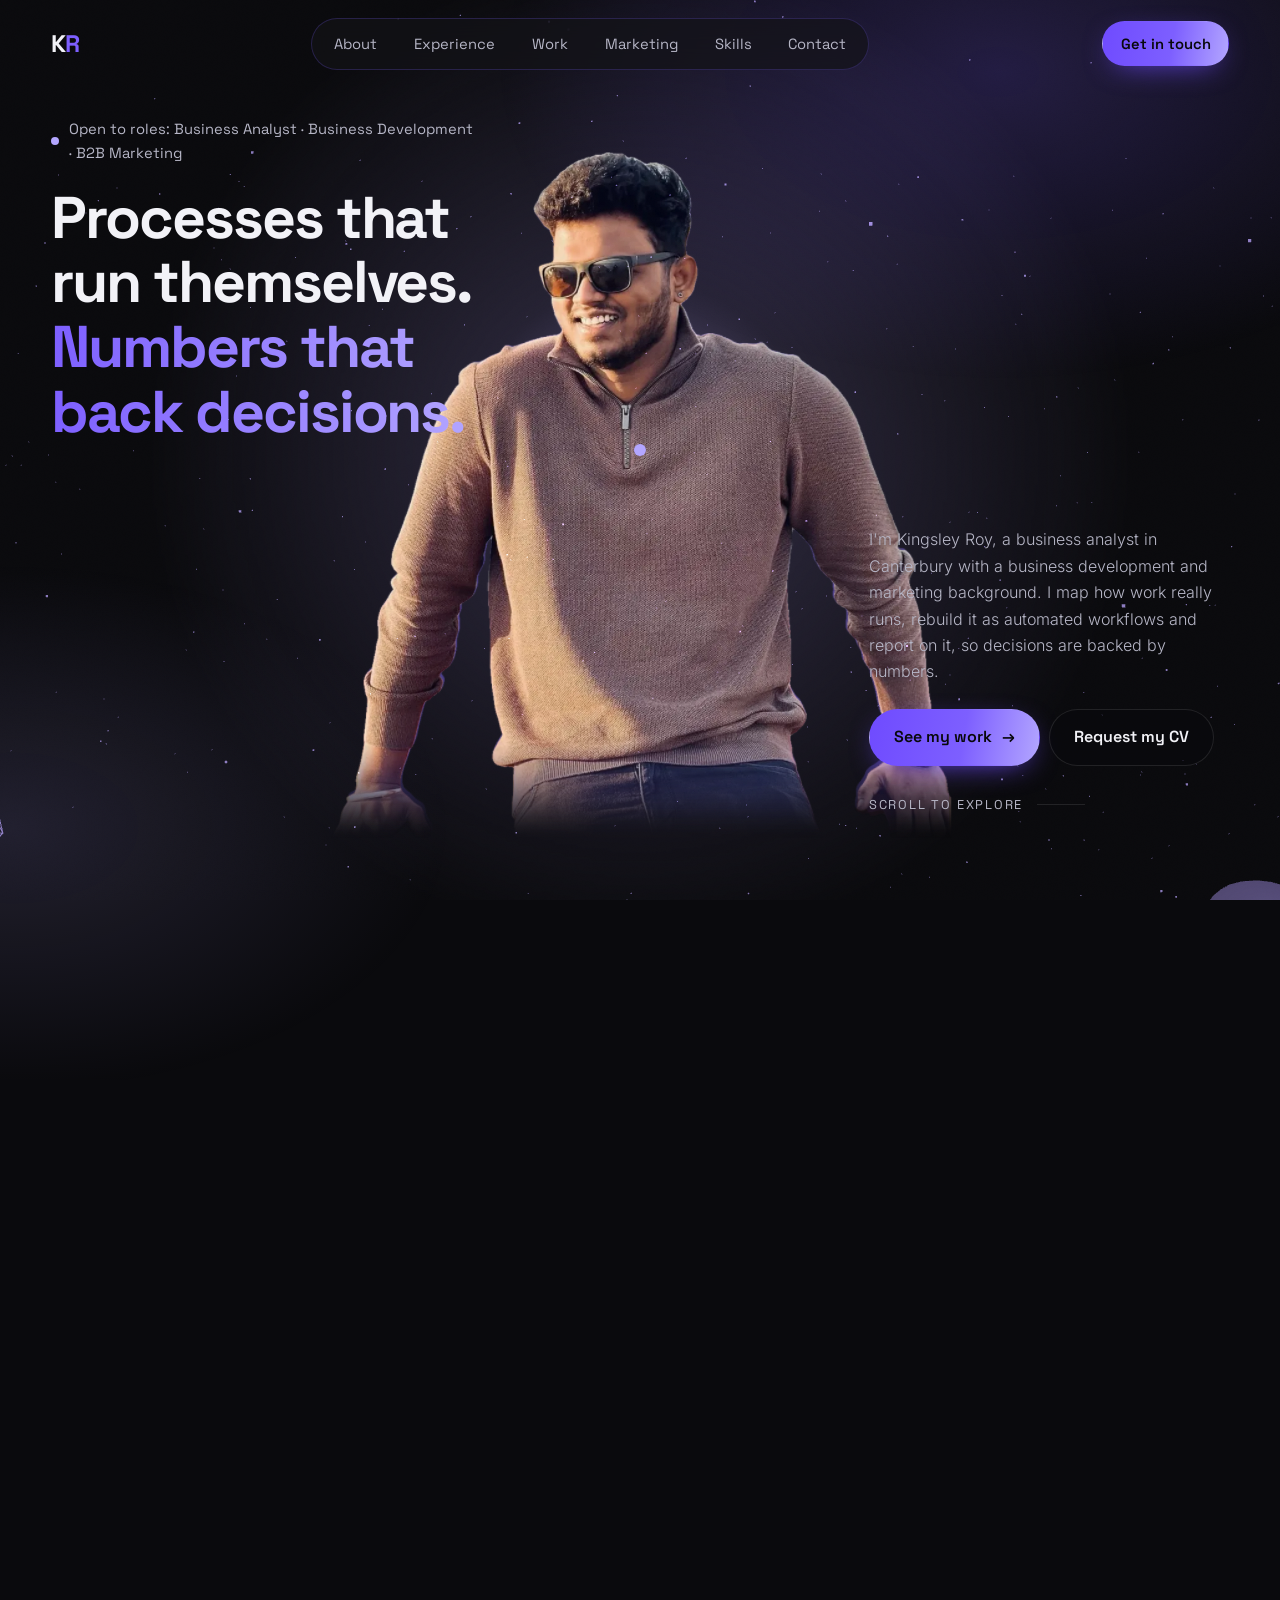
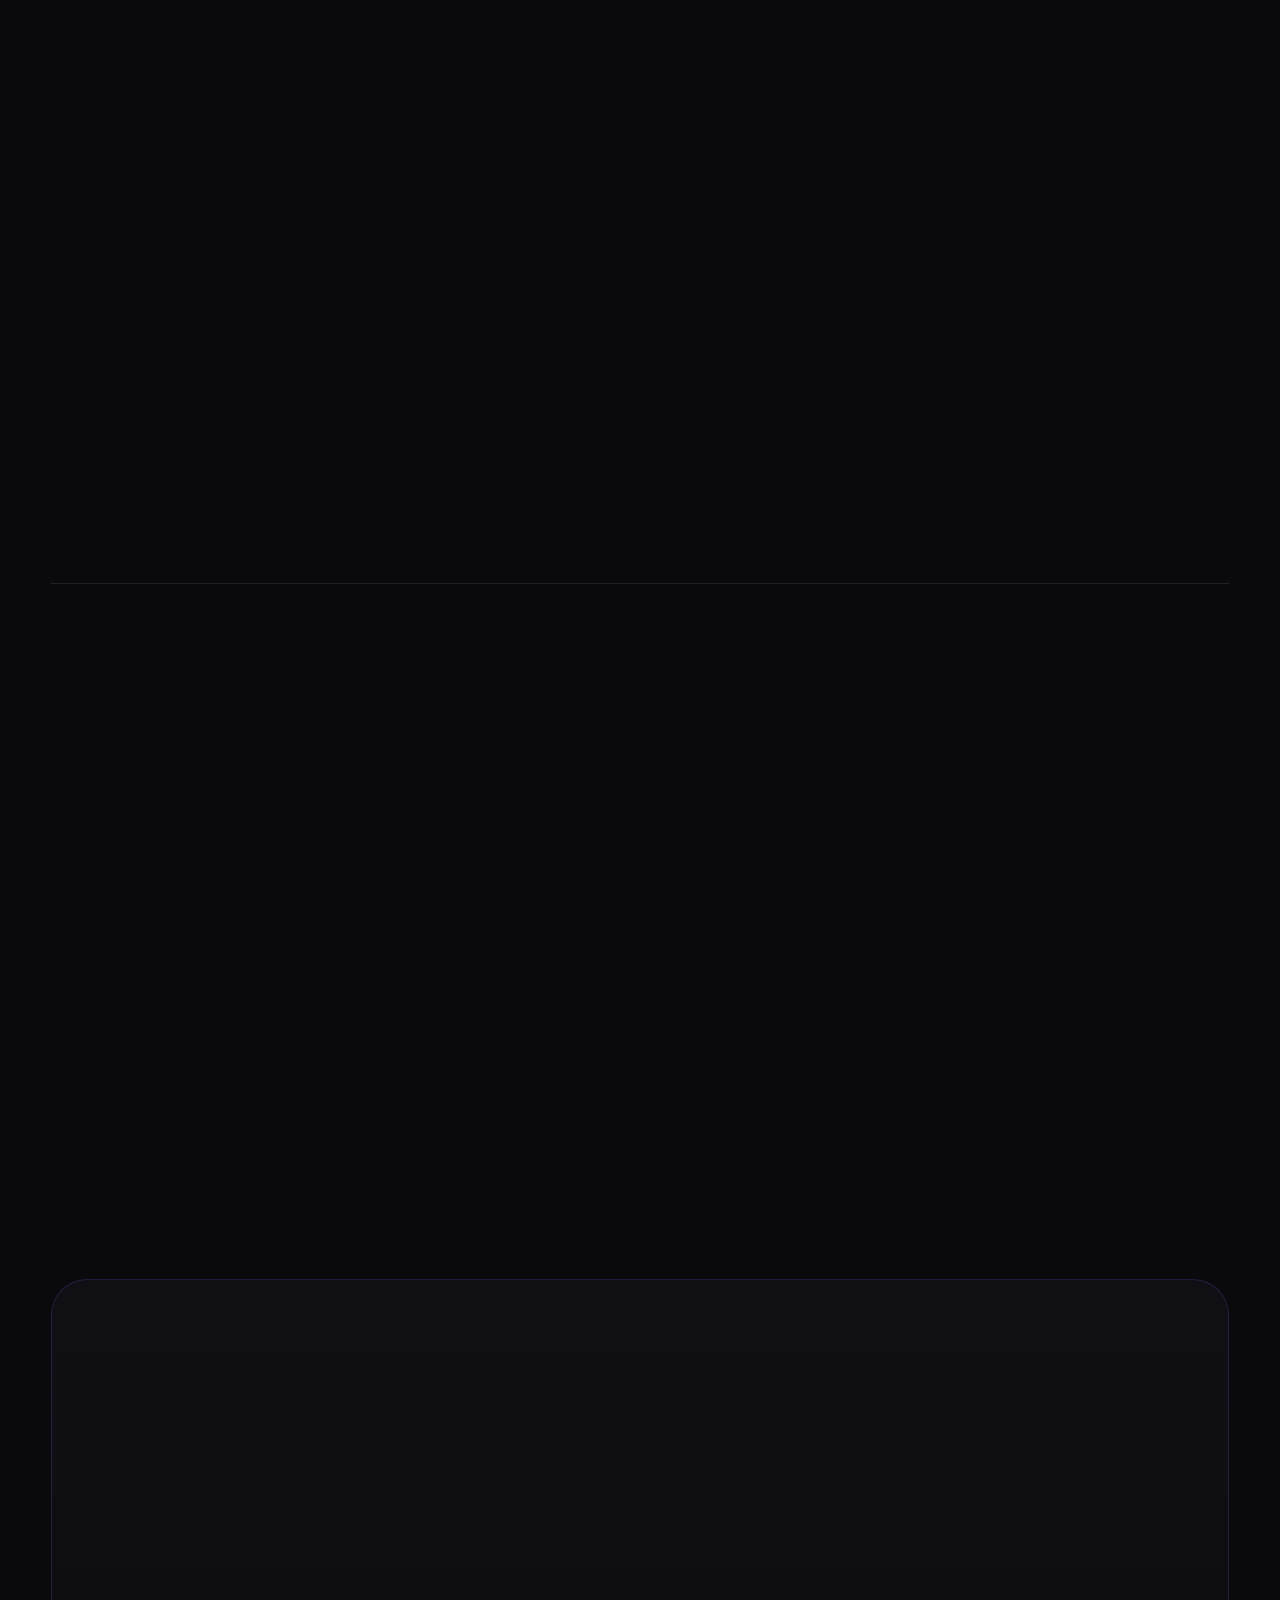
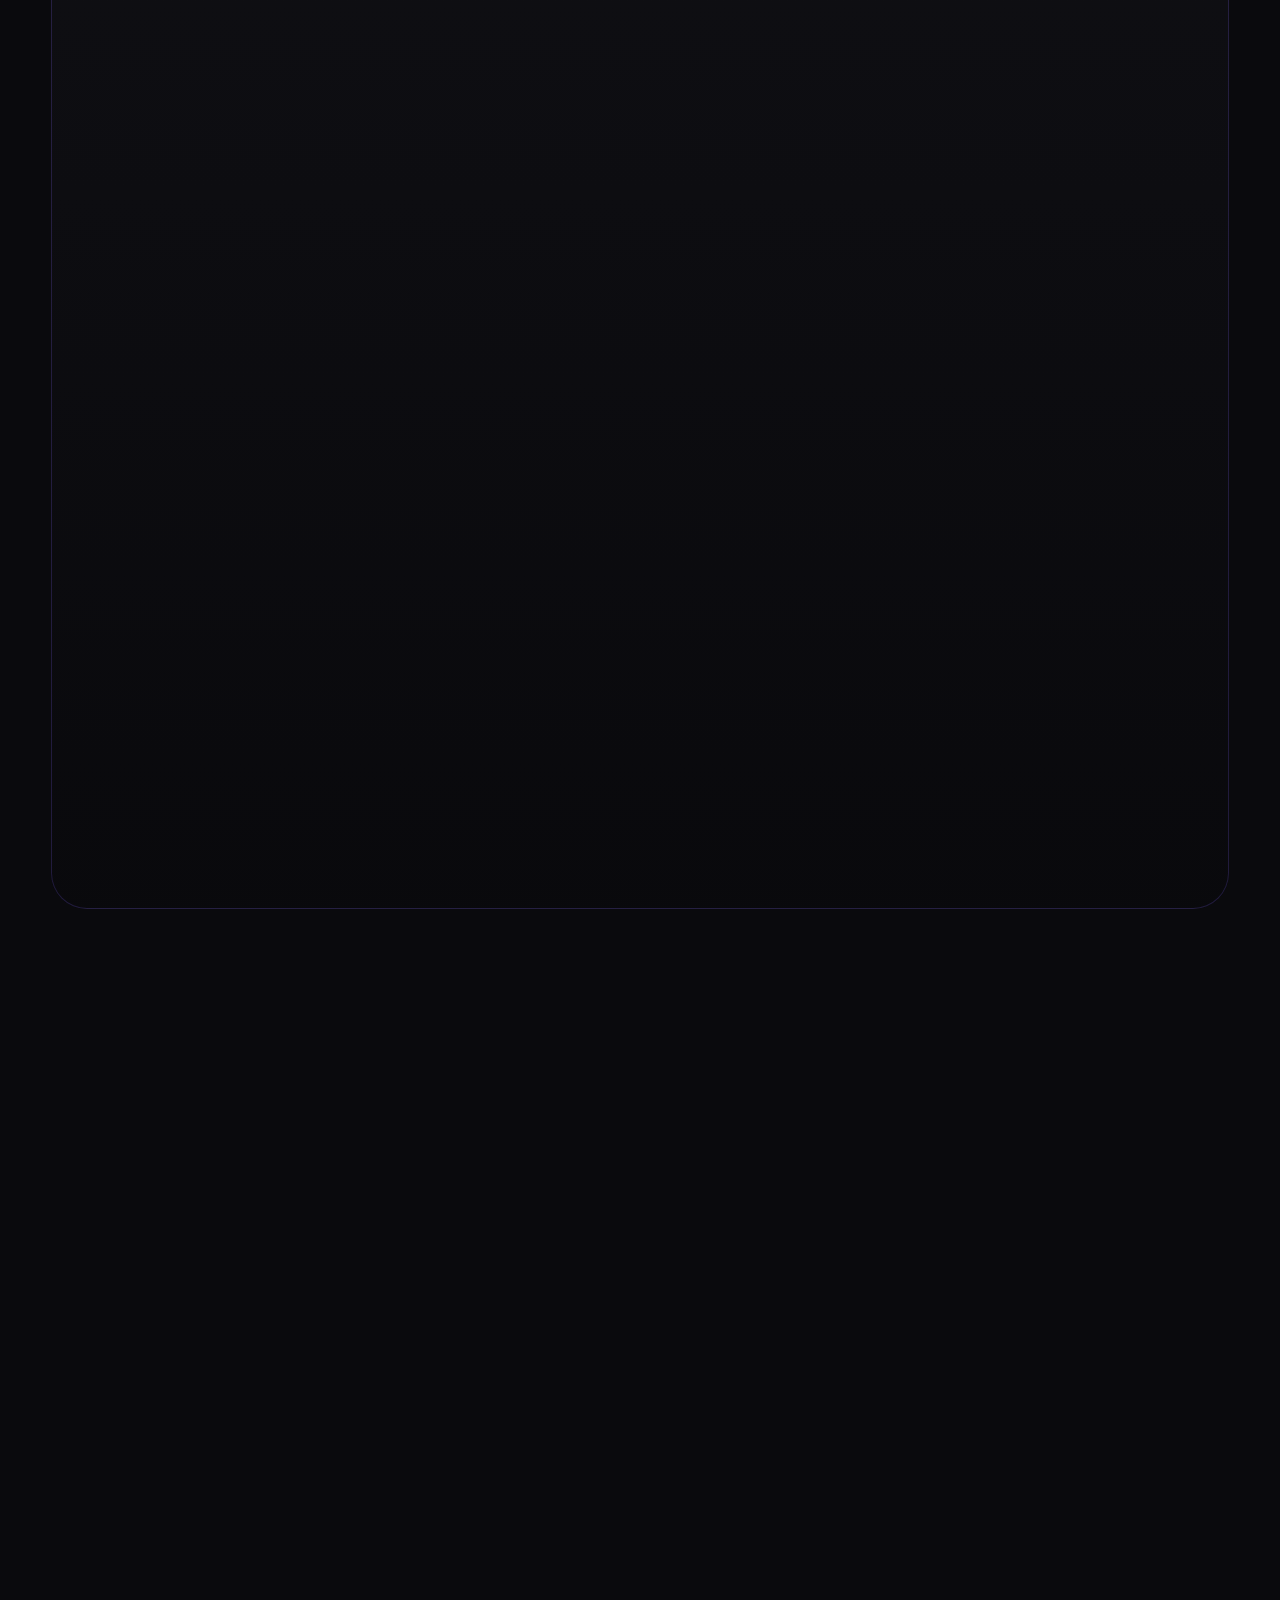
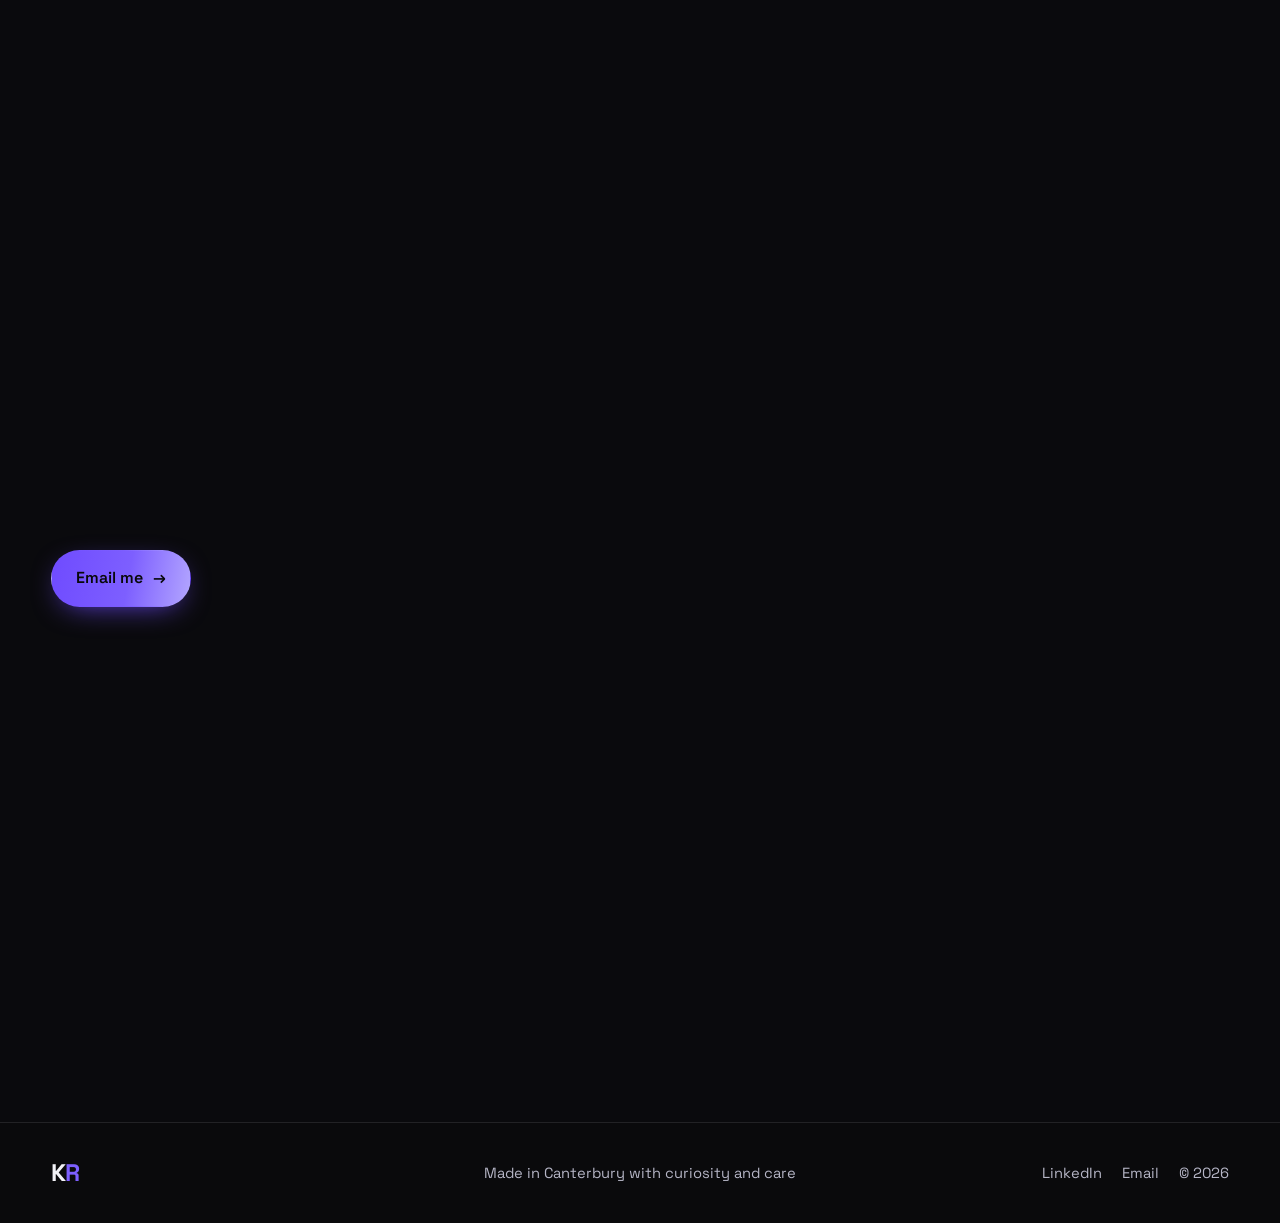
==== commit 95dd65c0: "Add Studio 31 B2B sales and marketing points Co-Authored-By: Claude Sonnet 5.5 <noreply@anthropic.co" ====
--- a/index.html
+++ b/index.html
@@ -169,7 +169,9 @@
         <ul>
           <li>Planned and delivered 365+ events and 30+ trade shows, conferences and corporate events, managing logistics and suppliers.</li>
           <li>Created 50+ marketing assets and grew audience reach by 30% (40,000 people) and online engagement by 35%, tracked in Google Analytics.</li>
-          <li>As Business Development Executive, beat quarterly revenue targets by 20% on average and collected 1,200+ positive customer feedback responses.</li>
+          <li>Worked with the sales and design teams to deliver 5+ major marketing projects a quarter, on brand and to tight deadlines.</li>
+          <li>Beat quarterly revenue targets by 20% on average, contributing to cumulative revenue growth of $10M.</li>
+          <li>Ran the whole sales process on my own during COVID-19 with remote sales tactics, and trained new sales executives in negotiation.</li>
         </ul>
         <a class="tl__link" href="#case-studio31" data-case="case-studio31">Read the digitalisation case study →</a>
       </div>
@@ -280,13 +282,21 @@
 <section class="section wrap work marketing" id="marketing" data-hue="2" aria-labelledby="mktTitle">
   <div class="work__head">
     <h2 id="mktTitle">Marketing and growth</h2>
-    <p>Campaign results from Studio 31, and a worked example showing how I turn campaign data into decisions.</p>
+    <p>B2B sales and marketing results from Studio 31, and a worked example showing how I turn campaign data into decisions.</p>
   </div>
   <div class="stats stats--3">
     <div class="stat"><b>50+</b><span>marketing assets created: social posts, blogs and newsletters</span></div>
     <div class="stat"><b>30%</b><span>audience reach growth, about 40,000 people</span></div>
     <div class="stat"><b>35%</b><span>rise in online engagement across social platforms</span></div>
   </div>
+  <h3 class="points__title">B2B sales at Studio 31</h3>
+  <ul class="points">
+    <li><b>Beat sales targets</b><span>Exceeded quarterly revenue targets by 20% on average through targeted sales strategies and client engagement, contributing to cumulative revenue growth of $10M.</span></li>
+    <li><b>Trust as a sales asset</b><span>Collected 1,200+ positive customer feedback responses and used them to build credibility, lift conversions and strengthen loyalty.</span></li>
+    <li><b>Selling through disruption</b><span>Managed the entire sales process independently during COVID-19, using remote sales tactics and adaptive strategies to keep sales and operations going.</span></li>
+    <li><b>Data-led campaigns</b><span>Used Google Analytics and social insights to optimise campaigns, and delivered 5+ major marketing projects a quarter with the sales and design teams.</span></li>
+    <li><b>Negotiation and mentoring</b><span>Trained new sales executives in negotiation, including ZOPA and collaborative negotiation.</span></li>
+  </ul>
 
   <a class="project tilt-card" href="samples/grow-your-kent-business.html" target="_blank" rel="noopener noreferrer" data-cursor="Open">
     <div class="project__visual reveal-img" aria-hidden="true">
--- a/css/style.css
+++ b/css/style.css
@@ -437,3 +437,12 @@
   .hero-role{font-size:.8rem;align-items:flex-start;line-height:1.4}
   .hero-role .dot{margin-top:.4em}
 }
+
+.points__title{font-size:clamp(24px,2.6vw,38px);margin:0 0 20px}
+.points{list-style:none;margin:0 0 clamp(40px,6vh,70px);padding:0;display:grid;grid-template-columns:repeat(2,1fr);gap:14px}
+.points li{padding:22px 24px;border:1px solid var(--rule);border-radius:20px;background:var(--glass);transition:translate .5s var(--ease),border-color .4s}
+.points li:hover{translate:0 -4px;border-color:var(--accent)}
+.points b{display:block;font-family:var(--display);font-weight:600;font-size:1.15rem;margin-bottom:6px}
+.points span{color:#d8d8e2;font-size:.95rem;line-height:1.55}
+@media (max-width:900px){.points{grid-template-columns:1fr}}
+.points li:last-child:nth-child(odd){grid-column:1/-1}
